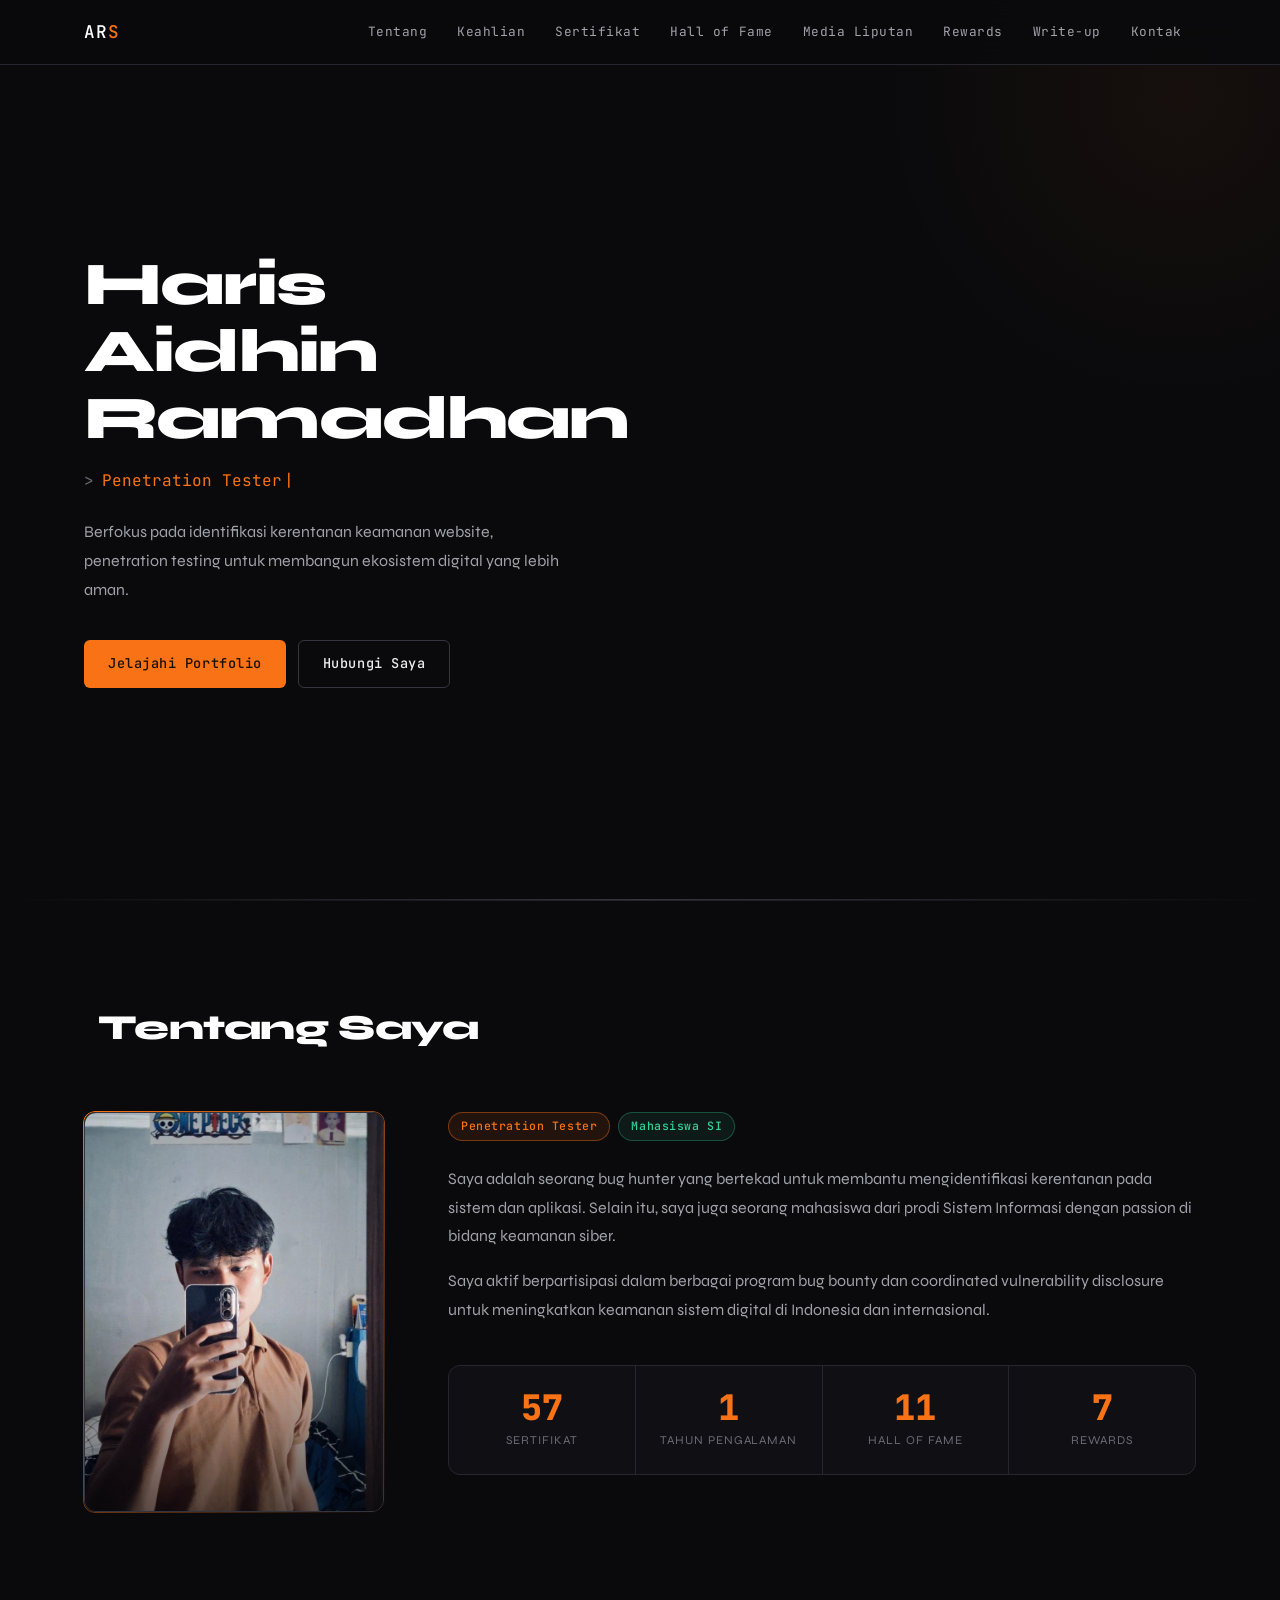
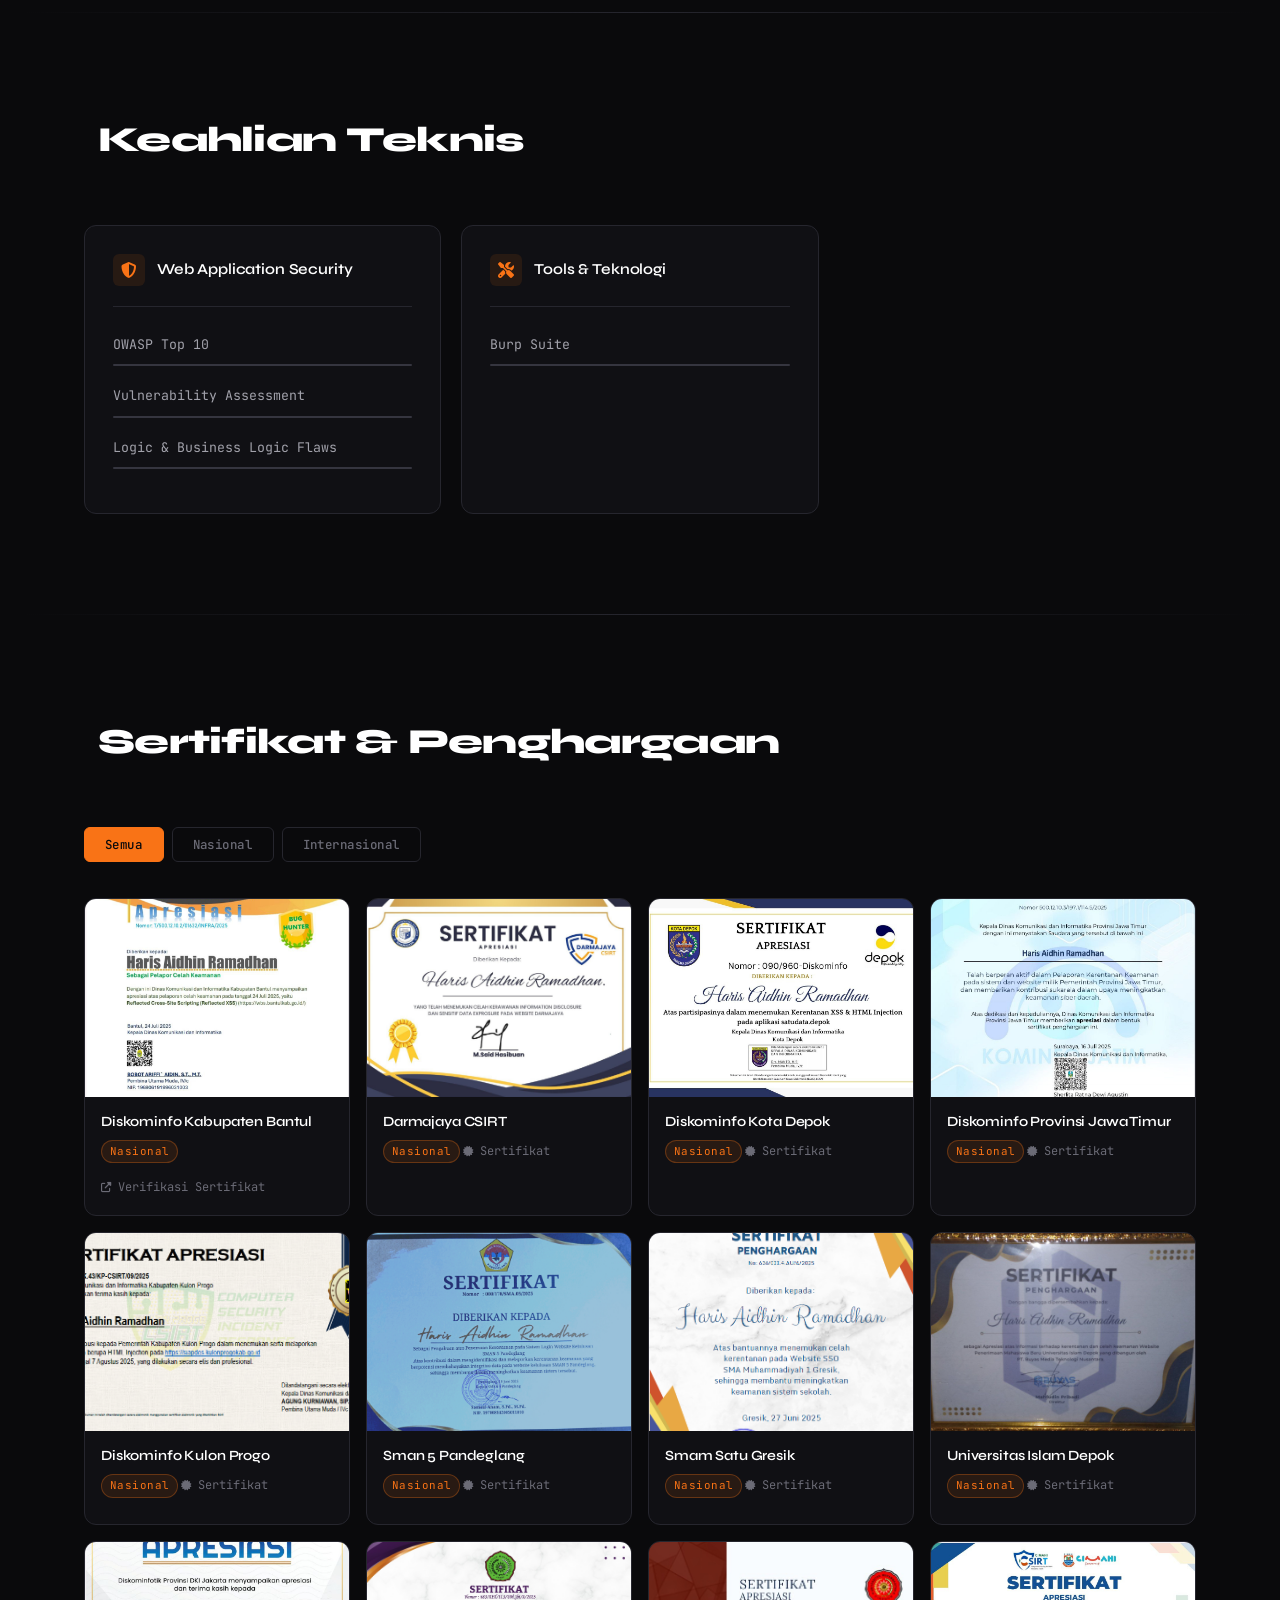
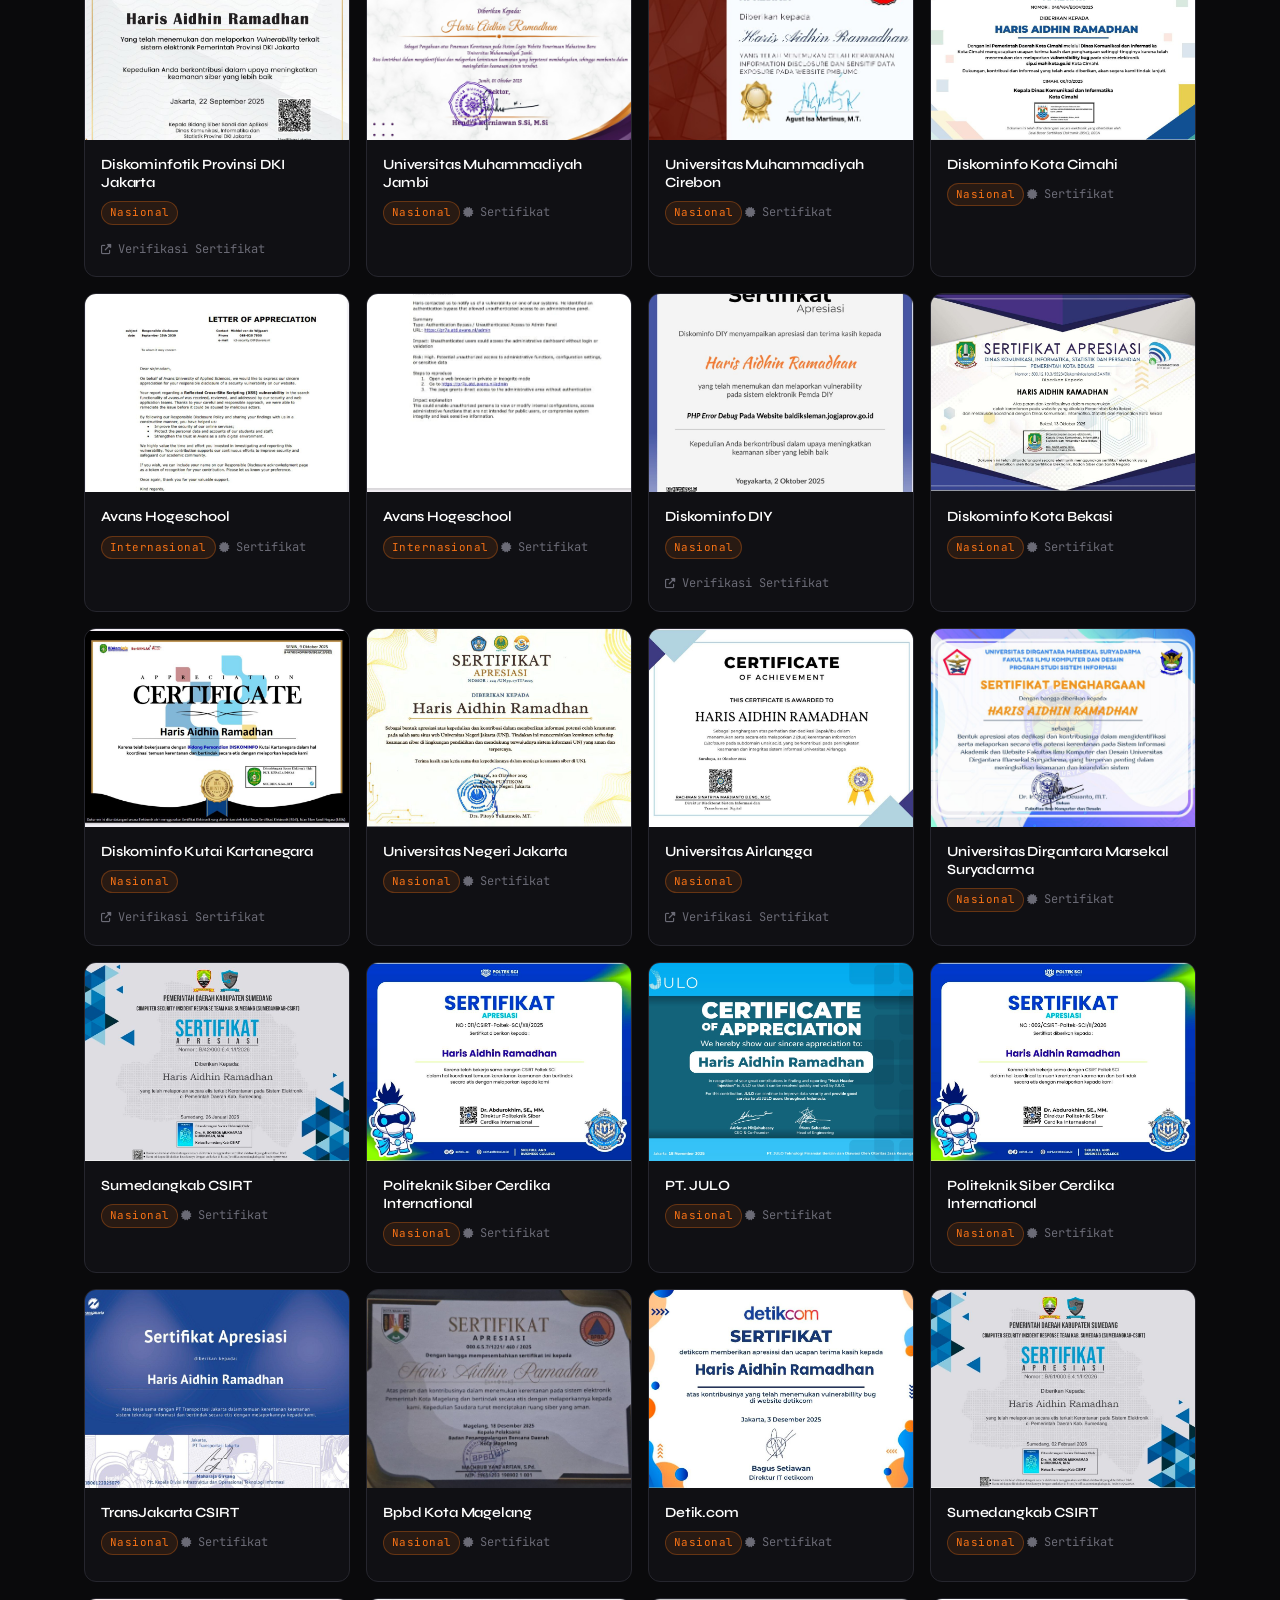
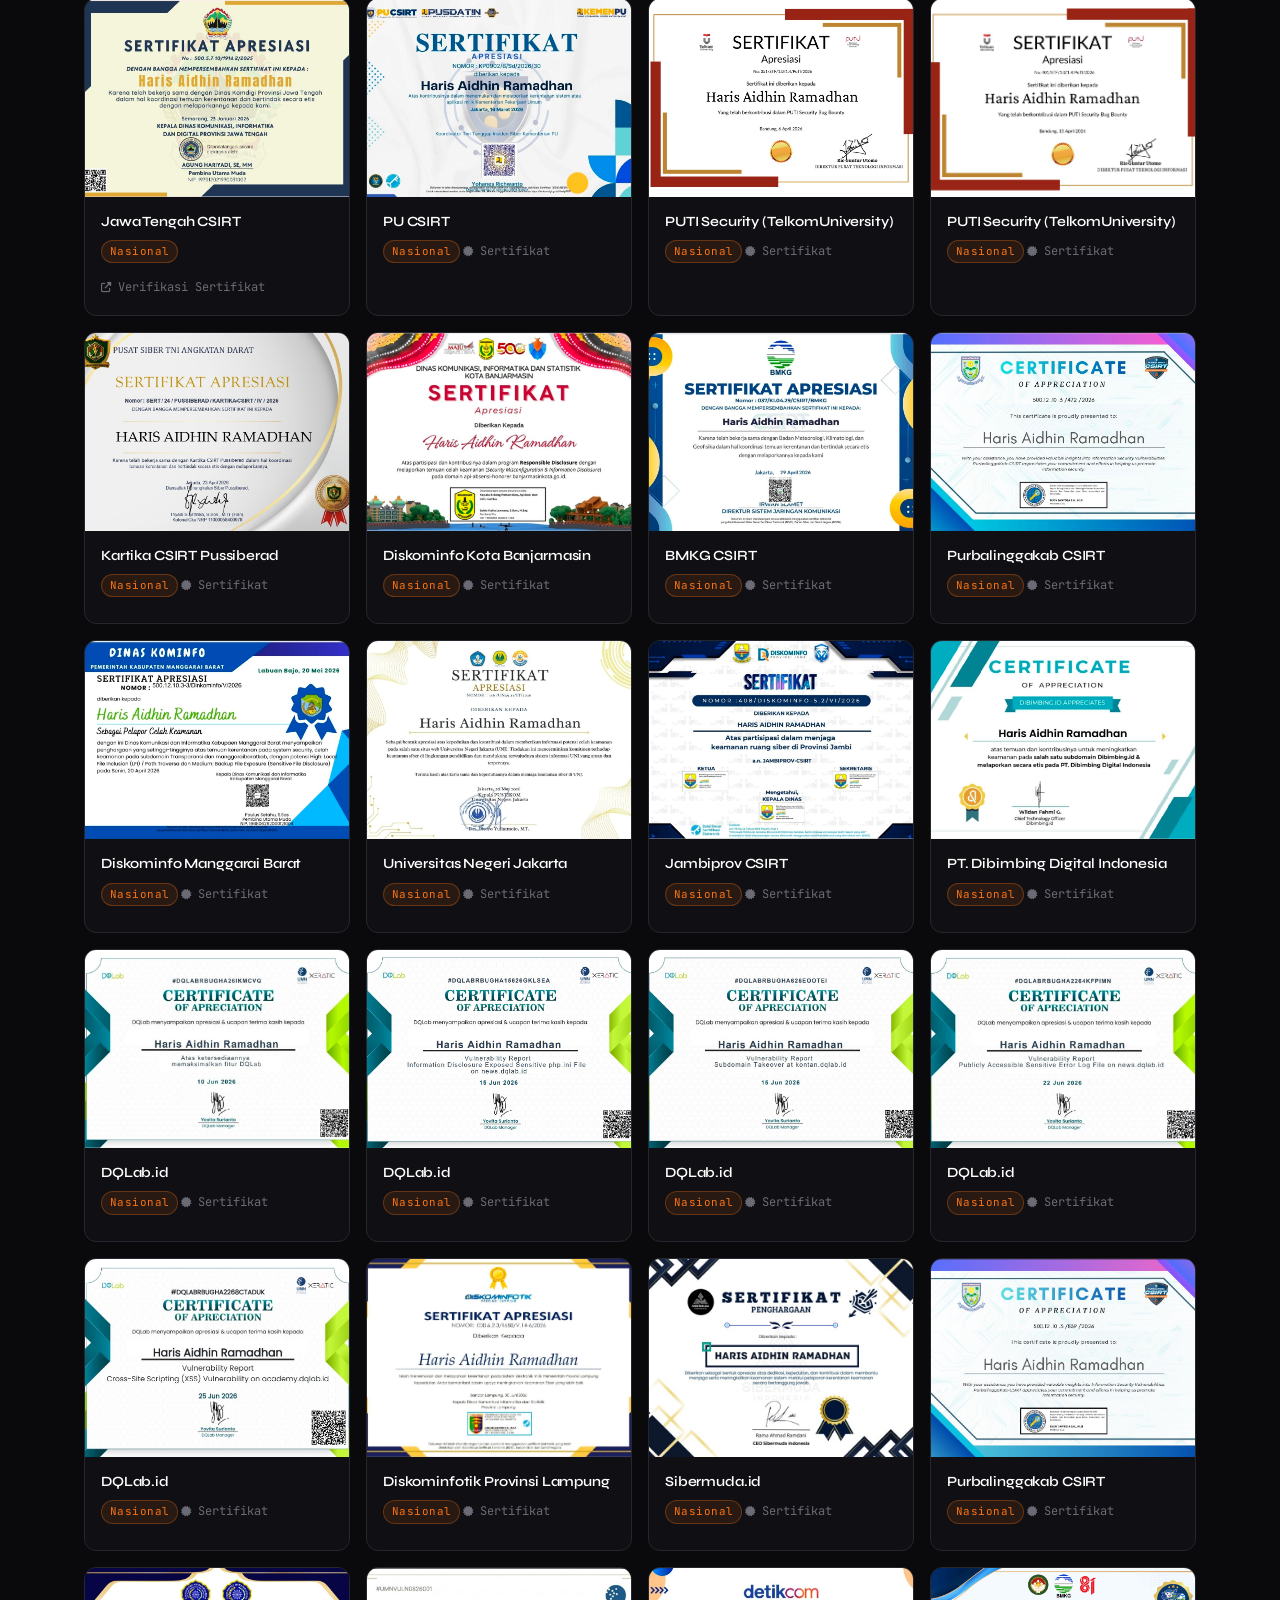
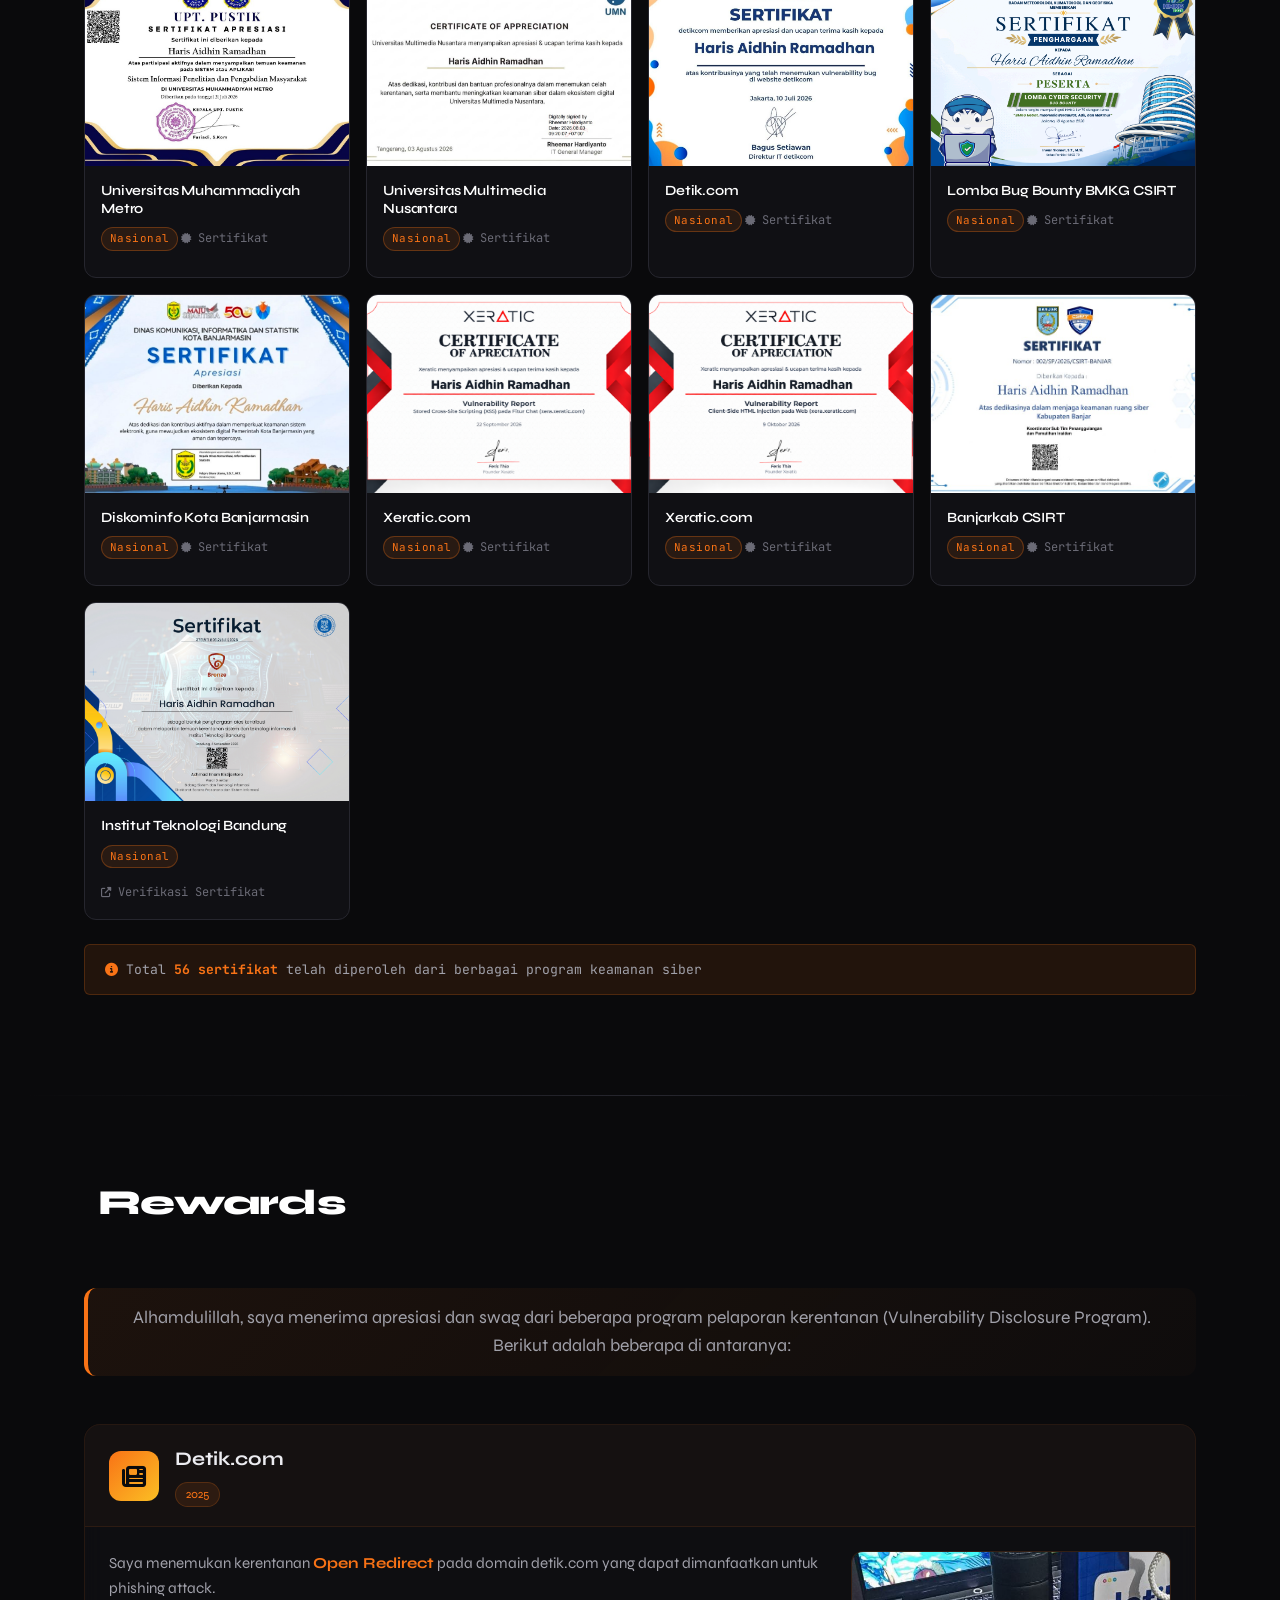
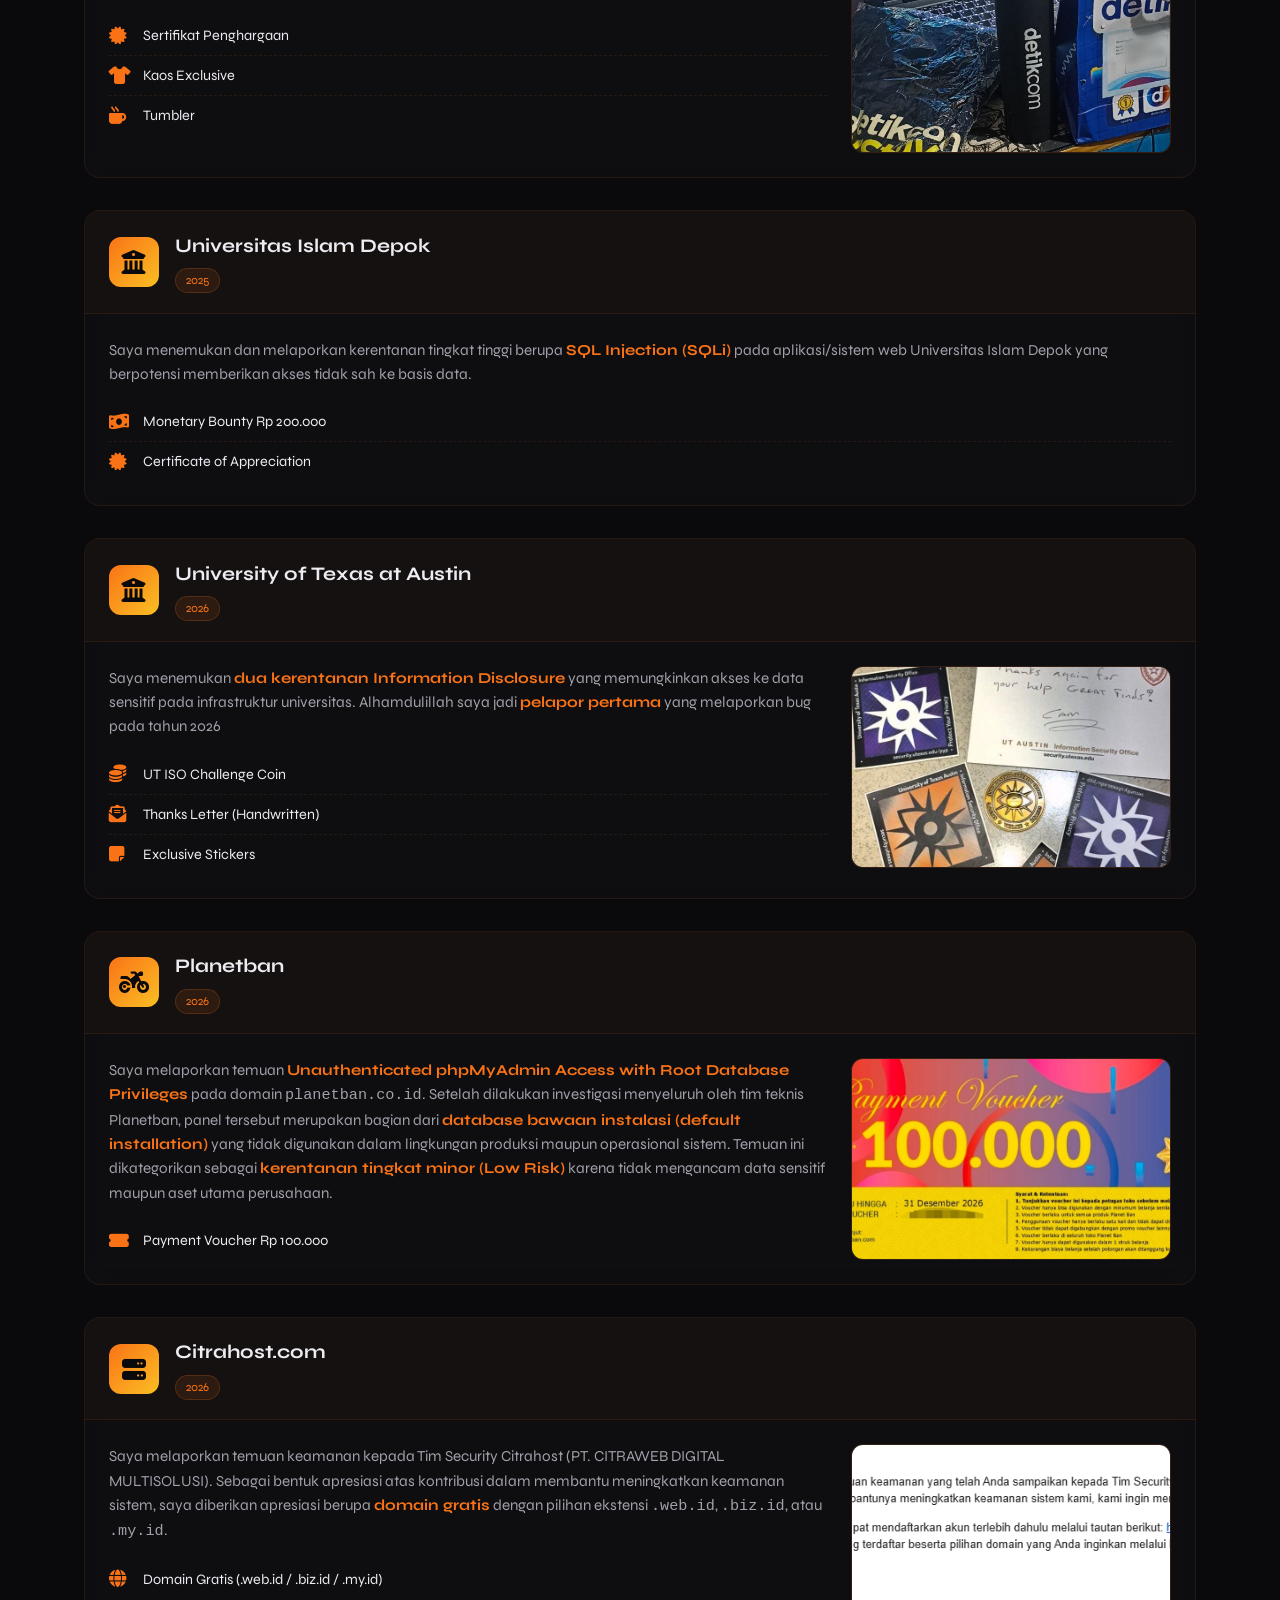
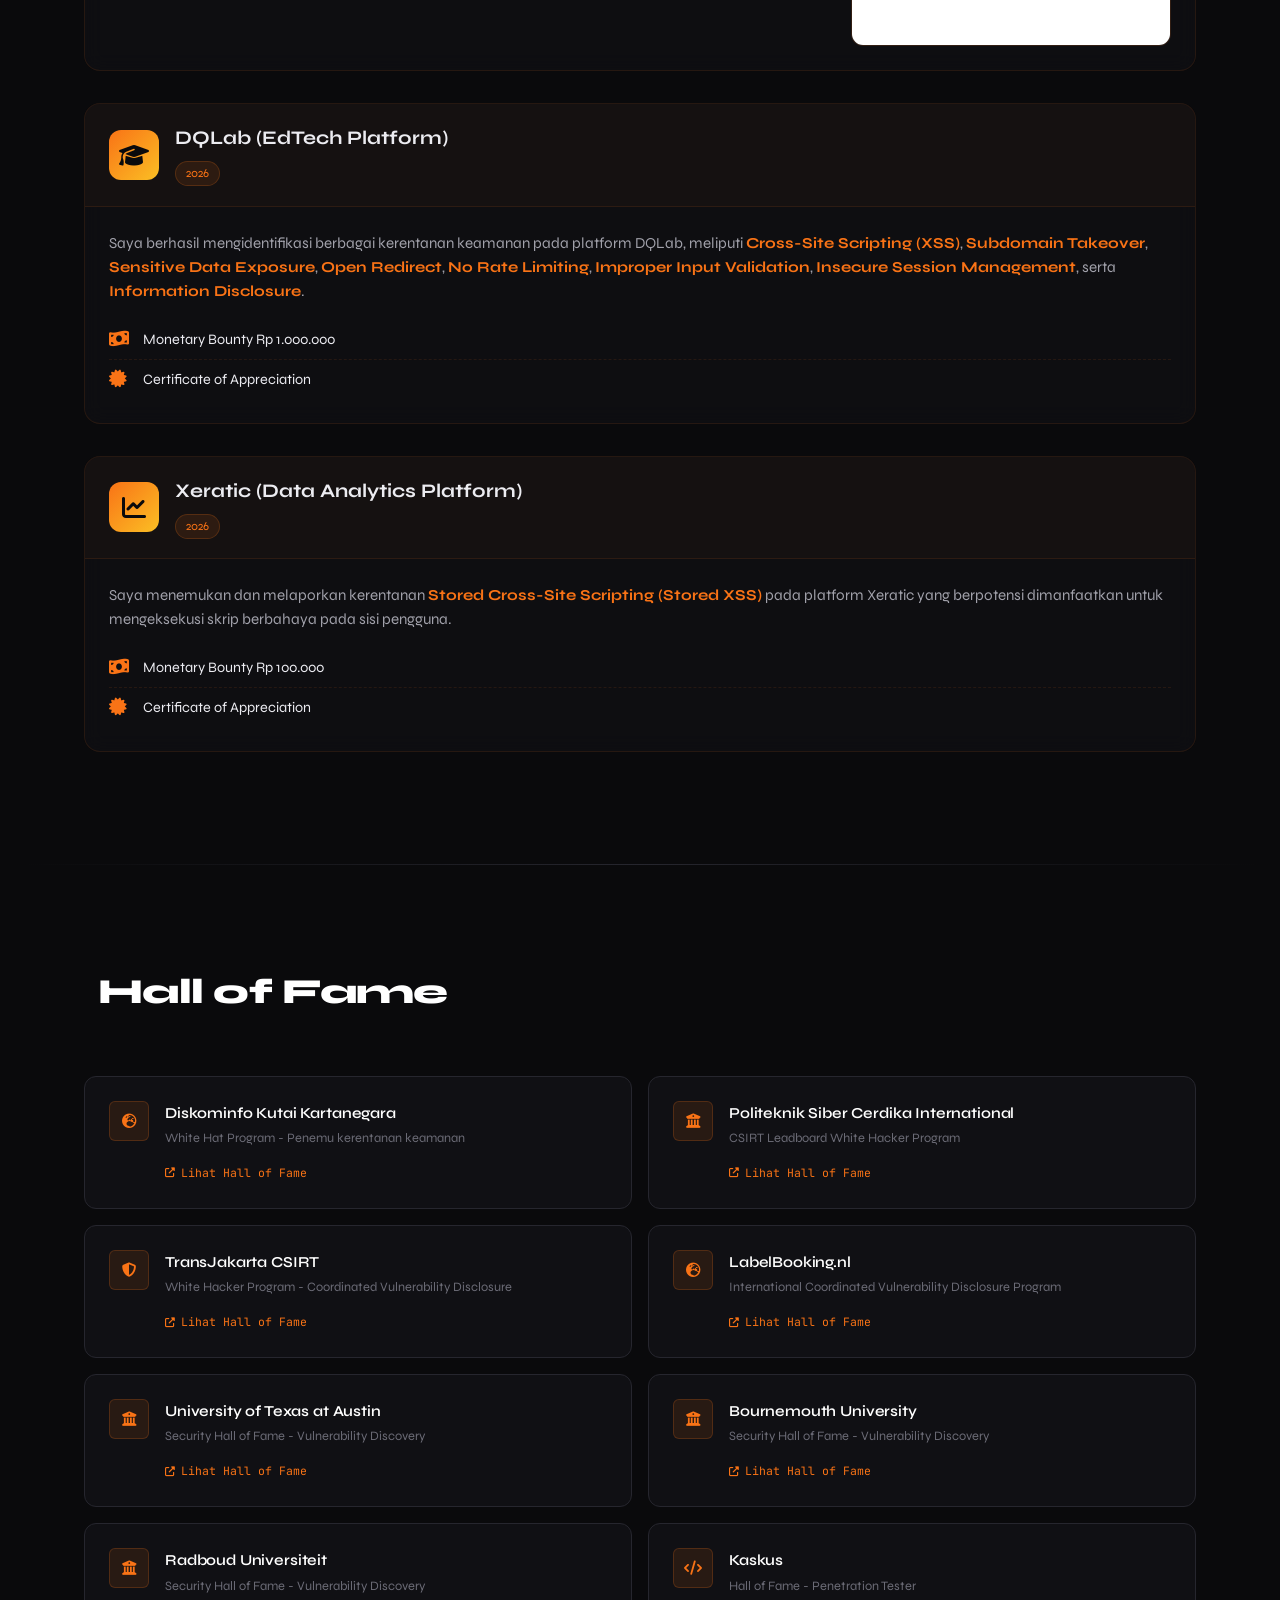
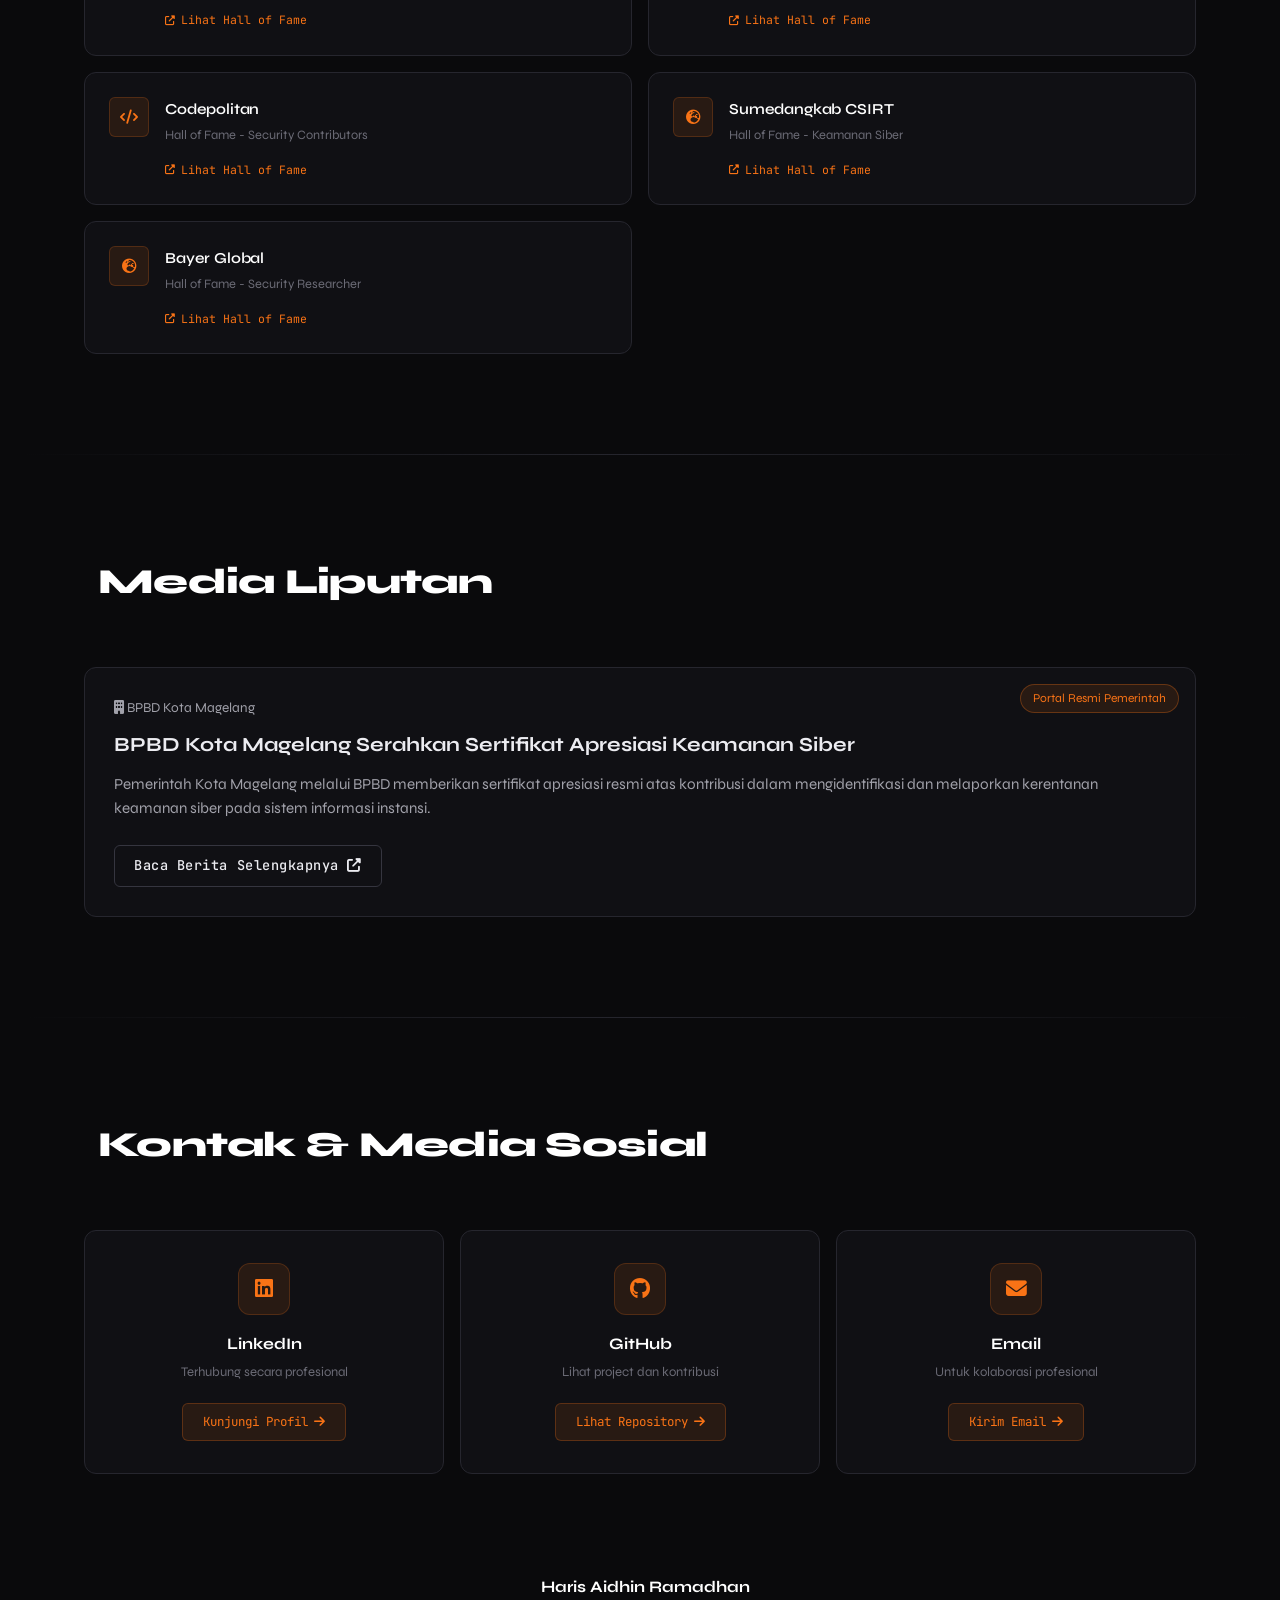
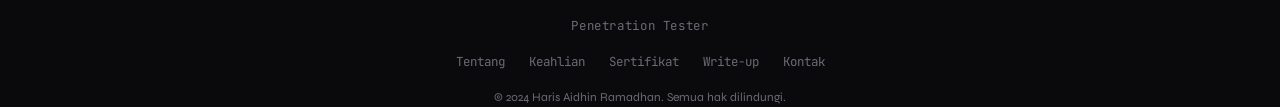
==== index.html @ d149c29c "Initial commit - update" ====
<!DOCTYPE html>
<html lang="id">

<head>
    <meta charset="UTF-8">
    <meta name="viewport" content="width=device-width, initial-scale=1.0">
    <title>Haris Aidhin Ramadhan - Security Researcher</title>
    <link rel="stylesheet" href="https://cdnjs.cloudflare.com/ajax/libs/font-awesome/6.4.0/css/all.min.css">
    <link rel="stylesheet" href="css/style.css">
    <!-- Google Fonts -->
    <link rel="preconnect" href="https://fonts.googleapis.com">
    <link rel="preconnect" href="https://fonts.gstatic.com" crossorigin>
    <link
        href="https://fonts.googleapis.com/css2?family=Syne:wght@400;500;600;700;800&family=JetBrains+Mono:wght@300;400;500&display=swap"
        rel="stylesheet">
</head>

<body>
    <!-- Header & Navigation -->
    <header id="header">
        <div class="container">
            <div class="nav-container">
                <div class="logo">

                    <span>AR<span class="logo-accent">S</span></span>
                </div>
                <ul class="nav-menu">
                    <li class="nav-item"><a href="#about" class="nav-link">Tentang</a></li>
                    <li class="nav-item"><a href="#skills" class="nav-link">Keahlian</a></li>
                    <li class="nav-item"><a href="#certificates" class="nav-link">Sertifikat</a></li>
                    <li class="nav-item"><a href="#hall-of-fame" class="nav-link">Hall of Fame</a></li>
                    <li class="nav-item"><a href="#press" class="nav-link">Media Liputan</a></li>
                    <li class="nav-item"><a href="#bounty" class="nav-link">Rewards</a></li>
                    <li class="nav-item"><a href="writeup.html" class="nav-link">Write-up</a></li>
                    <li class="nav-item"><a href="#contact" class="nav-link">Kontak</a></li>
                </ul>
                <div class="hamburger">
                    <span></span>
                    <span></span>
                    <span></span>
                </div>
            </div>
        </div>
    </header>

    <!-- Hero Section -->
    <section class="hero">
        <div class="container">
            <div class="hero-content">
                <div class="hero-text">
                    <h1 class="fade-in">Haris Aidhin Ramadhan</h1>
                    <div class="typewriter fade-in delay-1">
                        <span class="typewriter-text"> Penetration Tester</span>
                    </div>
                    <p class="fade-in delay-2">Berfokus pada identifikasi kerentanan keamanan website, penetration
                        testing untuk membangun ekosistem digital yang lebih aman.</p>
                    <div class="hero-buttons fade-in delay-3">
                        <a href="#about" class="btn btn-primary">Jelajahi Portfolio</a>
                        <a href="#contact" class="btn btn-secondary">Hubungi Saya</a>
                    </div>
                </div>

            </div>
        </div>
        </div>
        </div>
    </section>

    <!-- About Section -->
    <section id="about" class="section">
        <div class="container">
            <h2 class="section-title"><span class="section-title-number"></span> Tentang Saya</h2>
            <div class="about-content">
                <div class="profile-img fade-in">
                    <div class="img-container">
                        <img src="Profile/ME.jpg" alt="Haris Aidhin Ramadhan">
                        <div class="img-overlay"></div>
                    </div>
                </div>
                <div class="about-text fade-in delay-1">
                    <div class="badges">
                        <span class="badge badge-primary">Penetration Tester</span>
                        <span class="badge badge-accent">Mahasiswa SI</span>
                    </div>
                    <p>Saya adalah seorang bug hunter yang bertekad untuk membantu mengidentifikasi kerentanan
                        pada sistem dan aplikasi. Selain itu, saya juga seorang mahasiswa dari prodi Sistem Informasi
                        dengan passion di bidang keamanan siber.</p>
                    <p>Saya aktif berpartisipasi dalam berbagai program bug bounty dan coordinated vulnerability
                        disclosure untuk meningkatkan keamanan sistem digital di Indonesia dan internasional.</p>
                    <div class="stats">
                        <div class="stat">
                            <span class="stat-number" data-count="57">0</span>
                            <span class="stat-label">Sertifikat</span>
                        </div>
                        <div class="stat">
                            <span class="stat-number" data-count="1">0</span>
                            <span class="stat-label">Tahun Pengalaman</span>
                        </div>
                        <div class="stat">
                            <span class="stat-number" data-count="11">0</span>
                            <span class="stat-label">Hall of Fame</span>
                        </div>
                        <div class="stat">
                            <span class="stat-number" data-count="7">0</span>
                            <span class="stat-label">Rewards</span>
                        </div>
                    </div>
                </div>
            </div>
        </div>
    </section>

    <!-- Skills Section -->
    <section id="skills" class="section">
        <div class="container">
            <h2 class="section-title"><span class="section-title-number"></span> Keahlian Teknis</h2>
            <div class="skills-grid">
                <div class="skill-category fade-in">
                    <div class="category-header">
                        <i class="fas fa-shield-alt category-icon"></i>
                        <h3>Web Application Security</h3>
                    </div>
                    <div class="skills-list">
                        <div class="skill-item">
                            <div class="skill-header">
                                <div class="skill-name">
                                    <span>OWASP Top 10</span>
                                </div>
                                <div class="skill-percentage"></div>
                            </div>
                            <div class="skill-bar">
                                <div class="skill-progress" data-width=""></div>
                            </div>
                        </div>
                        <div class="skill-item">
                            <div class="skill-header">
                                <div class="skill-name">
                                    <span>Vulnerability Assessment</span>
                                </div>
                                <div class="skill-percentage"></div>
                            </div>
                            <div class="skill-bar">
                                <div class="skill-progress" data-width=""></div>
                            </div>
                        </div>
                        <div class="skill-item">
                            <div class="skill-header">
                                <div class="skill-name">
                                    <span>Logic & Business Logic Flaws</span>
                                </div>
                                <div class="skill-percentage"></div>
                            </div>
                            <div class="skill-bar">
                                <div class="skill-progress" data-width=""></div>
                            </div>
                        </div>
                    </div>
                </div>

                <div class="skill-category fade-in delay-1">
                    <div class="category-header">
                        <i class="fas fa-tools category-icon"></i>
                        <h3>Tools & Teknologi</h3>
                    </div>
                    <div class="skills-list">
                        <div class="skill-item">
                            <div class="skill-header">
                                <div class="skill-name">
                                    <span>Burp Suite</span>
                                </div>
                                <div class="skill-percentage"></div>
                            </div>
                            <div class="skill-bar">
                                <div class="skill-progress" data-width=""></div>
                            </div>
                        </div>

                    </div>
                </div>
            </div>
        </div>
        </div>
    </section>

    <!-- Certificates Section -->
    <section id="certificates" class="section">
        <div class="container">
            <h2 class="section-title"><span class="section-title-number"></span> Sertifikat & Penghargaan</h2>
            <div class="certificates-container">
                <div class="certificate-filters">
                    <button class="filter-btn active" data-filter="all">Semua</button>
                    <button class="filter-btn" data-filter="national">Nasional</button>
                    <button class="filter-btn" data-filter="international">Internasional</button>
                </div>
                <div class="certificates-grid">
                    <!-- Certificate items will be populated by JavaScript -->
                </div>
                <div class="certificates-note">
                    <p><i class="fas fa-info-circle"></i> Total <strong>56 sertifikat</strong> telah diperoleh dari
                        berbagai program keamanan siber</p>
                </div>
            </div>
        </div>
    </section>


<!-- Bounty Section -->
<section id="bounty" class="section">
    <div class="container">
        <h2 class="section-title">
            <span class="section-title-number"></span> Rewards
        </h2>

        <div class="bounty-intro fade-in">
            <p>Alhamdulillah, saya menerima apresiasi dan swag dari beberapa program pelaporan kerentanan (Vulnerability Disclosure Program). Berikut adalah beberapa di antaranya:</p>
        </div>

        <!-- ==================== TAHUN 2025 ==================== -->

        <!-- Bounty Item 1 - Detik.com (2025) -->
        <div class="bounty-item fade-in">
            <div class="bounty-header">
                <div class="bounty-company">
                    <div class="company-icon">
                        <i class="fas fa-newspaper"></i>
                    </div>
                    <div class="company-details">
                        <h3>Detik.com</h3>
                        <span class="bounty-year">2025</span>
                    </div>
                </div>
            </div>

            <div class="bounty-body">
                <div class="bounty-description">
                    <p>Saya menemukan kerentanan <strong>Open Redirect</strong> pada domain detik.com yang dapat
                        dimanfaatkan untuk phishing attack.</p>

                    <div class="reward-checklist">
                        <div class="checklist-item">
                            <i class="fas fa-certificate checked"></i>
                            <span>Sertifikat Penghargaan</span>
                        </div>
                        <div class="checklist-item">
                            <i class="fas fa-tshirt checked"></i>
                            <span>Kaos Exclusive</span>
                        </div>
                        <div class="checklist-item">
                            <i class="fas fa-mug-hot checked"></i>
                            <span>Tumbler</span>
                        </div>
                    </div>
                </div>

                <div class="bounty-image-container">
                    <img src="Imagewriteup/Ss_bountydetikcom.jpg" alt="Bukti Bounty Detik.com" class="bounty-image"
                        onclick="openBountyModal(this.src, 'Detik.com - Open Redirect Vulnerability')">
                    <div class="image-hint"
                        onclick="openBountyModal(this.parentElement.querySelector('img').src, 'Detik.com - Open Redirect Vulnerability')">
                        <i class="fas fa-search-plus"></i>
                        <span>Klik untuk perbesar</span>
                    </div>
                </div>
            </div>
        </div>

        <!-- Bounty Item 2 - Universitas Islam Depok (2025) -->
        <div class="bounty-item fade-in">
            <div class="bounty-header">
                <div class="bounty-company">
                    <div class="company-icon">
                        <i class="fas fa-university"></i>
                    </div>
                    <div class="company-details">
                        <h3>Universitas Islam Depok</h3>
                        <span class="bounty-year">2025</span>
                    </div>
                </div>
            </div>

            <div class="bounty-body">
                <div class="bounty-description">
                    <p>Saya menemukan dan melaporkan kerentanan tingkat tinggi berupa <strong>SQL Injection (SQLi)</strong> pada aplikasi/sistem web Universitas Islam Depok yang berpotensi memberikan akses tidak sah ke basis data.</p>

                    <div class="reward-checklist">
                        <div class="checklist-item">
                            <i class="fas fa-money-bill-wave checked"></i>
                            <span>Monetary Bounty Rp 200.000</span>
                        </div>
                        <div class="checklist-item">
                            <i class="fas fa-certificate checked"></i>
                            <span>Certificate of Appreciation</span>
                        </div>
                    </div>
                </div>
            </div>
        </div>

        <!-- ==================== TAHUN 2026 ==================== -->

        <!-- Bounty Item 3 - University of Texas at Austin (2026) -->
        <div class="bounty-item fade-in">
            <div class="bounty-header">
                <div class="bounty-company">
                    <div class="company-icon">
                        <i class="fas fa-university"></i>
                    </div>
                    <div class="company-details">
                        <h3>University of Texas at Austin</h3>
                        <span class="bounty-year">2026</span>
                    </div>
                </div>
            </div>

            <div class="bounty-body">
                <div class="bounty-description">
                    <p>Saya menemukan <strong>dua kerentanan Information Disclosure</strong> yang memungkinkan akses
                        ke data sensitif pada infrastruktur universitas. Alhamdulillah saya jadi <strong>pelapor pertama</strong>
                        yang melaporkan bug pada tahun 2026 </p>

                    <div class="reward-checklist">
                        <div class="checklist-item">
                            <i class="fas fa-coins checked"></i>
                            <span>UT ISO Challenge Coin</span>
                        </div>
                        <div class="checklist-item">
                            <i class="fas fa-envelope-open-text checked"></i>
                            <span>Thanks Letter (Handwritten)</span>
                        </div>
                        <div class="checklist-item">
                            <i class="fas fa-sticky-note checked"></i>
                            <span>Exclusive Stickers</span>
                        </div>
                    </div>
                </div>

                <div class="bounty-image-container">
                    <img src="Imagewriteup/Ss_bountyutexasedu.jpg" alt="Bukti Bounty UT Austin" class="bounty-image"
                        onclick="openBountyModal(this.src, 'UT Austin - Information Disclosure Vulnerability')">
                    <div class="image-hint"
                        onclick="openBountyModal(this.parentElement.querySelector('img').src, 'UT Austin - Information Disclosure Vulnerability')">
                        <i class="fas fa-search-plus"></i>
                        <span>Klik untuk perbesar</span>
                    </div>
                </div>
            </div>
        </div>

        <!-- Bounty Item 4 - Planetban (2026) -->
        <div class="bounty-item fade-in">
            <div class="bounty-header">
                <div class="bounty-company">
                    <div class="company-icon">
                        <i class="fas fa-motorcycle"></i>
                    </div>
                    <div class="company-details">
                        <h3>Planetban</h3>
                        <span class="bounty-year">2026</span>
                    </div>
                </div>
            </div>

            <div class="bounty-body">
                <div class="bounty-description">
                    <p>Saya melaporkan temuan <strong>Unauthenticated phpMyAdmin Access with Root Database Privileges</strong>
                        pada domain <code>planetban.co.id</code>. Setelah dilakukan investigasi menyeluruh oleh tim teknis
                        Planetban, panel tersebut merupakan bagian dari <strong>database bawaan instalasi (default installation)</strong>
                        yang tidak digunakan dalam lingkungan produksi maupun operasional sistem. Temuan ini dikategorikan sebagai
                        <strong>kerentanan tingkat minor (Low Risk)</strong> karena tidak mengancam data sensitif maupun aset utama perusahaan.</p>

                    <div class="reward-checklist">
                        <div class="checklist-item">
                            <i class="fas fa-ticket-alt checked"></i>
                            <span>Payment Voucher Rp 100.000</span>
                        </div>
                    </div>
                </div>

                <div class="bounty-image-container">
                    <img src="Imagewriteup/Ss_bountyplanetban.jpg" alt="Bukti Bounty Planetban" class="bounty-image"
                        onclick="openBountyModal(this.src, 'Planetban - Unauthenticated phpMyAdmin Access (Low Risk)')">
                    <div class="image-hint"
                        onclick="openBountyModal(this.parentElement.querySelector('img').src, 'Planetban - Unauthenticated phpMyAdmin Access (Low Risk)')">
                        <i class="fas fa-search-plus"></i>
                        <span>Klik untuk perbesar</span>
                    </div>
                </div>
            </div>
        </div>

        <!-- Bounty Item 5 - Citrahost (2026) -->
        <div class="bounty-item fade-in">
            <div class="bounty-header">
                <div class="bounty-company">
                    <div class="company-icon">
                        <i class="fas fa-server"></i>
                    </div>
                    <div class="company-details">
                        <h3>Citrahost.com</h3>
                        <span class="bounty-year">2026</span>
                    </div>
                </div>
            </div>

            <div class="bounty-body">
                <div class="bounty-description">
                    <p>Saya melaporkan temuan keamanan kepada Tim Security Citrahost (PT. CITRAWEB DIGITAL MULTISOLUSI).
                        Sebagai bentuk apresiasi atas kontribusi dalam membantu meningkatkan keamanan sistem, saya diberikan
                        apresiasi berupa <strong>domain gratis</strong> dengan pilihan ekstensi <code>.web.id</code>,
                        <code>.biz.id</code>, atau <code>.my.id</code>.</p>

                    <div class="reward-checklist">
                        <div class="checklist-item">
                            <i class="fas fa-globe checked"></i>
                            <span>Domain Gratis (.web.id / .biz.id / .my.id)</span>
                        </div>
                    </div>
                </div>

                <div class="bounty-image-container">
                    <img src="Imagewriteup/Ss_bountyCitrahost.png" alt="Bukti Bounty Citrahost" class="bounty-image"
                        onclick="openBountyModal(this.src, 'Citrahost - Security Report Appreciation')">
                    <div class="image-hint"
                        onclick="openBountyModal(this.parentElement.querySelector('img').src, 'Citrahost - Security Report Appreciation')">
                        <i class="fas fa-search-plus"></i>
                        <span>Klik untuk perbesar</span>
                    </div>
                </div>
            </div>
        </div>

        <!-- Bounty Item 6 - DQLab (2026) -->
        <div class="bounty-item fade-in">
            <div class="bounty-header">
                <div class="bounty-company">
                    <div class="company-icon">
                        <i class="fas fa-graduation-cap"></i>
                    </div>
                    <div class="company-details">
                        <h3>DQLab (EdTech Platform)</h3>
                        <span class="bounty-year">2026</span>
                    </div>
                </div>
            </div>

            <div class="bounty-body">
                <div class="bounty-description">
                    <p>Saya berhasil mengidentifikasi berbagai kerentanan keamanan pada platform DQLab, meliputi <strong>Cross-Site Scripting (XSS)</strong>, <strong>Subdomain Takeover</strong>, <strong>Sensitive Data Exposure</strong>, <strong>Open Redirect</strong>, <strong>No Rate Limiting</strong>, <strong>Improper Input Validation</strong>, <strong>Insecure Session Management</strong>, serta <strong>Information Disclosure</strong>.</p>

                    <div class="reward-checklist">
                        <div class="checklist-item">
                            <i class="fas fa-money-bill-wave checked"></i>
                            <span>Monetary Bounty Rp 1.000.000</span>
                        </div>
                        <div class="checklist-item">
                            <i class="fas fa-certificate checked"></i>
                            <span>Certificate of Appreciation</span>
                        </div>
                    </div>
                </div>
            </div>
        </div>

        <!-- Bounty Item 7 - Xeratic (2026) -->
        <div class="bounty-item fade-in">
            <div class="bounty-header">
                <div class="bounty-company">
                    <div class="company-icon">
                        <i class="fas fa-chart-line"></i>
                    </div>
                    <div class="company-details">
                        <h3>Xeratic (Data Analytics Platform)</h3>
                        <span class="bounty-year">2026</span>
                    </div>
                </div>
            </div>

            <div class="bounty-body">
                <div class="bounty-description">
                    <p>Saya menemukan dan melaporkan kerentanan <strong>Stored Cross-Site Scripting (Stored XSS)</strong> pada platform Xeratic yang berpotensi dimanfaatkan untuk mengeksekusi skrip berbahaya pada sisi pengguna.</p>

                    <div class="reward-checklist">
                        <div class="checklist-item">
                            <i class="fas fa-money-bill-wave checked"></i>
                            <span>Monetary Bounty Rp 100.000</span>
                        </div>
                        <div class="checklist-item">
                            <i class="fas fa-certificate checked"></i>
                            <span>Certificate of Appreciation</span>
                        </div>
                    </div>
                </div>
            </div>
        </div>

    </div>
</section>


    <!-- Modal Lightbox -->
    <div id="bountyModal" class="bounty-modal">
        <div class="modal-overlay" onclick="closeBountyModal()"></div>
        <div class="modal-container">
            <button class="modal-close-btn" onclick="closeBountyModal()">
                <i class="fas fa-times"></i>
            </button>
            <img class="modal-image" id="modalImage" src="" alt="Preview">
            <p class="modal-caption" id="modalCaption"></p>
        </div>
    </div>

    <!-- Hall of Fame Section -->
    <section id="hall-of-fame" class="section">
        <div class="container">
            <h2 class="section-title"><span class="section-title-number"></span> Hall of Fame</h2>
            <div class="hall-of-fame-container">
                <div class="hall-of-fame-list">
                    <div class="hall-of-fame-item fade-in">
                        <div class="hall-of-fame-icon">
                            <i class="fas fa-globe-europe"></i>
                        </div>
                        <div class="hall-of-fame-content">
                            <h3>Diskominfo Kutai Kartanegara</h3>
                            <p>White Hat Program - Penemu kerentanan keamanan</p>
                            <a href="https://ttis.kukarkab.go.id/whitehat-etam?page=2" target="_blank"
                                class="hall-of-fame-link">
                                <i class="fas fa-external-link-alt"></i> Lihat Hall of Fame
                            </a>
                        </div>
                    </div>

                    <div class="hall-of-fame-item fade-in delay-1">
                        <div class="hall-of-fame-icon">
                            <i class="fas fa-university"></i>
                        </div>
                        <div class="hall-of-fame-content">
                            <h3>Politeknik Siber Cerdika International</h3>
                            <p>CSIRT Leadboard White Hacker Program</p>
                            <a href="https://csirt.polteksci.ac.id/leaderboard/" target="_blank"
                                class="hall-of-fame-link">
                                <i class="fas fa-external-link-alt"></i> Lihat Hall of Fame
                            </a>
                        </div>
                    </div>

                    <div class="hall-of-fame-item fade-in delay-2">
                        <div class="hall-of-fame-icon">
                            <i class="fas fa-shield-alt"></i>
                        </div>
                        <div class="hall-of-fame-content">
                            <h3>TransJakarta CSIRT</h3>
                            <p>White Hacker Program - Coordinated Vulnerability Disclosure</p>
                            <a href="https://csirt.transjakarta.co.id/white-hacker/" target="_blank"
                                class="hall-of-fame-link">
                                <i class="fas fa-external-link-alt"></i> Lihat Hall of Fame
                            </a>
                        </div>
                    </div>

                    <div class="hall-of-fame-item fade-in">
                        <div class="hall-of-fame-icon">
                            <i class="fas fa-globe-europe"></i>
                        </div>
                        <div class="hall-of-fame-content">
                            <h3>LabelBooking.nl</h3>
                            <p>International Coordinated Vulnerability Disclosure Program</p>
                            <a href="https://www.labelbooking.nl/coordinated-vulnerability-disclosure" target="_blank"
                                class="hall-of-fame-link">
                                <i class="fas fa-external-link-alt"></i> Lihat Hall of Fame
                            </a>
                        </div>
                    </div>

                    <div class="hall-of-fame-item fade-in delay-1">
                        <div class="hall-of-fame-icon">
                            <i class="fas fa-university"></i>
                        </div>
                        <div class="hall-of-fame-content">
                            <h3>University of Texas at Austin</h3>
                            <p>Security Hall of Fame - Vulnerability Discovery</p>
                            <a href="https://security.utexas.edu/hall-of-fame" target="_blank"
                                class="hall-of-fame-link">
                                <i class="fas fa-external-link-alt"></i> Lihat Hall of Fame
                            </a>
                        </div>
                    </div>

                    <div class="hall-of-fame-item fade-in delay-1">
                        <div class="hall-of-fame-icon">
                            <i class="fas fa-university"></i>
                        </div>
                        <div class="hall-of-fame-content">
                            <h3>Bournemouth University</h3>
                            <p>Security Hall of Fame - Vulnerability Discovery</p>
                            <a href="https://cert.bournemouth.ac.uk/hall-of-fame/" target="_blank"
                                class="hall-of-fame-link">
                                <i class="fas fa-external-link-alt"></i> Lihat Hall of Fame
                            </a>
                        </div>
                    </div>

                    <div class="hall-of-fame-item fade-in delay-1">
                        <div class="hall-of-fame-icon">
                            <i class="fas fa-university"></i>
                        </div>
                        <div class="hall-of-fame-content">
                            <h3>Radboud Universiteit</h3>
                            <p>Security Hall of Fame - Vulnerability Discovery</p>
                            <a href="https://www.ru.nl/en/about-us/policies-and-regulations/privacy-and-security/report-vulnerability"
                                target="_blank" class="hall-of-fame-link">
                                <i class="fas fa-external-link-alt"></i> Lihat Hall of Fame
                            </a>
                        </div>
                    </div>

                    <div class="hall-of-fame-item fade-in delay-2">
                        <div class="hall-of-fame-icon">
                            <i class="fas fa-code"></i>
                        </div>
                        <div class="hall-of-fame-content">
                            <h3>Kaskus</h3>
                            <p>Hall of Fame - Penetration Tester</p>
                            <a href="https://bantuan.kaskus.co.id/hc/id/articles/360026355992-Hall-of-Fame"
                                target="_blank" class="hall-of-fame-link">
                                <i class="fas fa-external-link-alt"></i> Lihat Hall of Fame
                            </a>
                        </div>
                    </div>

                    <div class="hall-of-fame-item fade-in delay-2">
                        <div class="hall-of-fame-icon">
                            <i class="fas fa-code"></i>
                        </div>
                        <div class="hall-of-fame-content">
                            <h3>Codepolitan</h3>
                            <p>Hall of Fame - Security Contributors</p>
                            <a href="https://www.codepolitan.com/p/hall-of-fame"
                                target="_blank" class="hall-of-fame-link">
                                <i class="fas fa-external-link-alt"></i> Lihat Hall of Fame
                            </a>
                        </div>
                    </div>

                    <div class="hall-of-fame-item fade-in delay-2">
                        <div class="hall-of-fame-icon">
                            <i class="fas fa-globe-europe"></i>
                        </div>
                        <div class="hall-of-fame-content">
                            <h3>Sumedangkab CSIRT</h3>
                            <p>Hall of Fame - Keamanan Siber</p>
                            <a href="https://csirt.sumedangkab.go.id/hall-of-fame"
                                target="_blank" class="hall-of-fame-link">
                                <i class="fas fa-external-link-alt"></i> Lihat Hall of Fame
                            </a>
                        </div>
                    </div>
                    <div class="hall-of-fame-item fade-in delay-2">
                        <div class="hall-of-fame-icon">
                            <i class="fas fa-globe-europe"></i>
                        </div>
                        <div class="hall-of-fame-content">
                            <h3>Bayer Global</h3>
                            <p>Hall of Fame - Security Researcher</p>
                            <a href="https://www.bayer.com/en/cybersecurity-hall-of-fame" target="_blank"
                                class="hall-of-fame-link">
                                <i class="fas fa-external-link-alt"></i> Lihat Hall of Fame
                            </a>
                        </div>
                    </div>
                </div>
            </div>
        </div>
    </section>

    <!-- Press & Media Section -->
<section id="press" class="section">
    <div class="container">
        <h2 class="section-title"><span class="section-title-number"></span> Media Liputan</h2>
        
        <div class="press-grid">
            <!-- Press Item 1: BPBD Kota Magelang -->
            <div class="press-card fade-in">
                <div class="press-badge">Portal Resmi Pemerintah</div>
                <div class="press-content">
                    <div class="press-meta">
                        <span class="press-source"><i class="fas fa-building"></i> BPBD Kota Magelang</span>
                    </div>
                    <h3 class="press-title">BPBD Kota Magelang Serahkan Sertifikat Apresiasi Keamanan Siber</h3>
                    <p class="press-description">
                        Pemerintah Kota Magelang melalui BPBD memberikan sertifikat apresiasi resmi atas kontribusi dalam mengidentifikasi dan melaporkan kerentanan keamanan siber pada sistem informasi instansi.
                    </p>
                    <a href="https://bpbd.magelangkota.go.id/berita/bpbd-kota-magelang-serahkan-sertifikat-apresiasi-keamanan-siber/" target="_blank" class="btn btn-secondary press-btn">
                        Baca Berita Selengkapnya <i class="fas fa-external-link-alt"></i>
                    </a>
                </div>
            </div>
        </div>
    </div>
</section>

    <!-- Contact Section -->
    <section id="contact" class="section">
        <div class="container">
            <h2 class="section-title"><span class="section-title-number"></span> Kontak & Media Sosial</h2>
            <div class="contact-content">
                <div class="contact-card fade-in">
                    <div class="contact-icon">
                        <i class="fab fa-linkedin"></i>
                    </div>
                    <h3>LinkedIn</h3>
                    <p>Terhubung secara profesional</p>
                    <a href="https://www.linkedin.com/in/haris-aidhin-ramadhan-757374313/" target="_blank"
                        class="contact-link">
                        Kunjungi Profil <i class="fas fa-arrow-right"></i>
                    </a>
                </div>
                <div class="contact-card fade-in delay-1">
                    <div class="contact-icon">
                        <i class="fab fa-github"></i>
                    </div>
                    <h3>GitHub</h3>
                    <p>Lihat project dan kontribusi</p>
                    <a href="https://github.com/harisaidhin" target="_blank" class="contact-link">
                        Lihat Repository <i class="fas fa-arrow-right"></i>
                    </a>
                </div>
                <div class="contact-card fade-in delay-2">
                    <div class="contact-icon">
                        <i class="fas fa-envelope"></i>
                    </div>
                    <h3>Email</h3>
                    <p>Untuk kolaborasi profesional</p>
                    <a href="mailto:haris.aidhin@gmail.com" class="contact-link">
                        Kirim Email <i class="fas fa-arrow-right"></i>
                    </a>
                </div>
            </div>
        </div>
    </section>

    <!-- Footer -->
    <footer id="contact">
        <div class="container">
            <div class="footer-content">
                <div class="footer-logo">
                    <i class="fas fa-mustang-alt"></i>
                    <span>Haris Aidhin Ramadhan</span>
                </div>
                <p class="footer-tagline">Penetration Tester</p>
                <div class="footer-links">
                    <a href="#about">Tentang</a>
                    <a href="#skills">Keahlian</a>
                    <a href="#certificates">Sertifikat</a>
                    <a href="writeup.html">Write-up</a>
                    <a href="#contact">Kontak</a>
                </div>
                <p class="footer-copyright">© 2024 Haris Aidhin Ramadhan. Semua hak dilindungi.</p>
            </div>
        </div>
    </footer>

    <script data-cfasync="false" src="/cdn-cgi/scripts/5c5dd728/cloudflare-static/email-decode.min.js"></script>
    <script src="js/script.js"></script>
---- css/style.css ----
@import url('https://fonts.googleapis.com/css2?family=Syne:wght@400;500;600;700;800&family=JetBrains+Mono:wght@300;400;500&display=swap');


*, *::before, *::after {
    margin: 0;
    padding: 0;
    box-sizing: border-box;
}

:root {
    --bg:        #0a0a0c;
    --bg-2:      #101014;
    --bg-3:      #16161c;
    --bg-4:      #1e1e26;
    --border:    #26262e;
    --border-2:  #35353f;
    --accent:    #f97316;
    --accent-2:  #fbbf24;
    --accent-dim: rgba(249, 115, 22, 0.10);
    --accent-glow: rgba(249, 115, 22, 0.25);
    --text:      #ececf1;
    --text-2:    #a1a1aa;
    --text-3:    #6b6b76;
    --white:     #ffffff;
    --yellow:    #fbbf24;
    --green:     #34d399;
    --font-display: 'Syne', sans-serif;
    --font-mono:    'JetBrains Mono', monospace;
    --radius:    6px;
    --radius-lg: 12px;
    --transition: 0.25s cubic-bezier(0.4, 0, 0.2, 1);
    --shadow:    0 0 0 1px var(--border), 0 8px 32px rgba(0,0,0,0.5);
    --glow:      0 0 20px var(--accent-glow);
}

html {
    scroll-behavior: smooth;
    -webkit-font-smoothing: antialiased;
}

body {
    background: var(--bg);
    color: var(--text);
    font-family: var(--font-display);
    line-height: 1.6;
    overflow-x: hidden;
}

.container {
    width: 100%;
    max-width: 1160px;
    margin: 0 auto;
    padding: 0 24px;
}

a {
    color: inherit;
    text-decoration: none;
}

img {
    display: block;
    max-width: 100%;
}


::-webkit-scrollbar { width: 4px; }
::-webkit-scrollbar-track { background: var(--bg); }
::-webkit-scrollbar-thumb { background: var(--border-2); border-radius: 2px; }
::-webkit-scrollbar-thumb:hover { background: var(--accent); }


#header {
    position: fixed;
    top: 0;
    width: 100%;
    z-index: 1000;
    background: rgba(10, 10, 12, 0.85);
    backdrop-filter: blur(20px);
    -webkit-backdrop-filter: blur(20px);
    border-bottom: 1px solid var(--border);
    transition: border-color var(--transition);
}

#header.scrolled {
    border-bottom-color: var(--border-2);
}

.nav-container {
    display: flex;
    align-items: center;
    justify-content: space-between;
    height: 64px;
}

.logo {
    display: flex;
    align-items: center;
    gap: 10px;
    font-family: var(--font-mono);
    font-size: 1.1rem;
    font-weight: 500;
    letter-spacing: 0.05em;
    color: var(--white);
}

.logo i {
    color: var(--accent);
    font-size: 1rem;
}

.logo-accent {
    color: var(--accent);
}

.nav-menu {
    display: flex;
    list-style: none;
    gap: 2px;
}

.nav-link {
    display: inline-block;
    font-family: var(--font-mono);
    font-size: 0.8rem;
    font-weight: 400;
    color: var(--text-2);
    padding: 6px 14px;
    border-radius: var(--radius);
    transition: color var(--transition), background var(--transition);
    letter-spacing: 0.04em;
}

.nav-link:hover {
    color: var(--accent);
    background: var(--bg-4);
}


.hamburger {
    display: none;
    flex-direction: column;
    gap: 5px;
    cursor: pointer;
    padding: 8px;
    border-radius: var(--radius);
    transition: background var(--transition);
}

.hamburger:hover { background: var(--bg-4); }

.hamburger span {
    display: block;
    width: 22px;
    height: 2px;
    background: var(--text-2);
    border-radius: 1px;
    transition: var(--transition);
}

.hamburger.active span:nth-child(1) { transform: translateY(7px) rotate(45deg); background: var(--accent); }
.hamburger.active span:nth-child(2) { opacity: 0; }
.hamburger.active span:nth-child(3) { transform: translateY(-7px) rotate(-45deg); background: var(--accent); }


.hero {
    min-height: 100vh;
    display: flex;
    align-items: center;
    padding: 100px 0 60px;
    position: relative;
    overflow: hidden;
}

.hero::before {
    content: '';
    position: absolute;
    top: -200px;
    right: -200px;
    width: 600px;
    height: 600px;
    background: radial-gradient(circle, rgba(249, 115, 22, 0.05) 0%, transparent 70%);
    pointer-events: none;
}

.hero::after {
    content: '';
    position: absolute;
    bottom: 0;
    left: 0;
    right: 0;
    height: 1px;
    background: linear-gradient(90deg, transparent, var(--border-2), transparent);
}

.hero-content {
    display: grid;
    grid-template-columns: 1fr 1fr;
    gap: 60px;
    align-items: center;
}

.hero-text h1 {
    font-size: clamp(2.4rem, 5vw, 3.8rem);
    font-weight: 800;
    line-height: 1.1;
    color: var(--white);
    letter-spacing: -0.03em;
    margin-bottom: 16px;
}

.typewriter {
    font-family: var(--font-mono);
    font-size: clamp(0.85rem, 1.8vw, 1rem);
    color: var(--accent);
    margin-bottom: 24px;
    display: flex;
    align-items: center;
    gap: 8px;
}

.typewriter::before {
    content: '>';
    color: var(--text-3);
}

.typewriter-text::after {
    content: '|';
    animation: blink 1s step-end infinite;
    margin-left: 2px;
}

@keyframes blink {
    0%, 100% { opacity: 1; }
    50% { opacity: 0; }
}

.hero-text p {
    font-size: 1rem;
    color: var(--text-2);
    line-height: 1.8;
    margin-bottom: 36px;
    max-width: 480px;
}

.hero-buttons {
    display: flex;
    gap: 12px;
    flex-wrap: wrap;
}

.btn {
    display: inline-flex;
    align-items: center;
    gap: 8px;
    padding: 12px 24px;
    border-radius: var(--radius);
    font-family: var(--font-mono);
    font-size: 0.85rem;
    font-weight: 500;
    letter-spacing: 0.04em;
    transition: var(--transition);
    cursor: pointer;
    border: none;
}

.btn-primary {
    background: var(--accent);
    color: #1a0f00;
}

.btn-primary:hover {
    background: var(--accent-2);
    box-shadow: var(--glow);
    transform: translateY(-1px);
}

.btn-secondary {
    background: transparent;
    color: var(--text);
    border: 1px solid var(--border-2);
}

.btn-secondary:hover {
    border-color: var(--accent);
    color: var(--accent);
    transform: translateY(-1px);
}


.code-terminal {
    background: var(--bg-2);
    border: 1px solid var(--border-2);
    border-radius: var(--radius-lg);
    overflow: hidden;
    box-shadow: var(--shadow);
}

.terminal-header {
    display: flex;
    align-items: center;
    gap: 12px;
    padding: 12px 16px;
    background: var(--bg-3);
    border-bottom: 1px solid var(--border);
}

.terminal-dots {
    display: flex;
    gap: 6px;
}

.dot {
    width: 11px;
    height: 11px;
    border-radius: 50%;
}

.dot.red    { background: #ef4444; }
.dot.yellow { background: #f59e0b; }
.dot.green  { background: #10b981; }

.terminal-title {
    font-family: var(--font-mono);
    font-size: 0.75rem;
    color: var(--text-3);
    flex: 1;
    text-align: center;
}

.terminal-body {
    padding: 24px;
    display: flex;
    flex-direction: column;
    gap: 8px;
}

.code-line {
    font-family: var(--font-mono);
    font-size: 0.85rem;
    line-height: 1.6;
}

.prompt { color: var(--accent); margin-right: 8px; }
.output { color: var(--text-2); padding-left: 16px; }

.cursor {
    color: var(--accent);
    animation: blink 1s step-end infinite;
}


.section {
    padding: 100px 0;
    position: relative;
}

.section::before {
    content: '';
    position: absolute;
    top: 0;
    left: 24px;
    right: 24px;
    height: 1px;
    background: linear-gradient(90deg, transparent, var(--border), transparent);
}

.section-title {
    font-size: clamp(1.6rem, 3vw, 2.2rem);
    font-weight: 800;
    color: var(--white);
    margin-bottom: 56px;
    display: flex;
    align-items: baseline;
    gap: 14px;
    letter-spacing: -0.02em;
}

.section-title-number {
    font-family: var(--font-mono);
    font-size: 0.85rem;
    font-weight: 400;
    color: var(--accent);
    letter-spacing: 0.04em;
}


.about-content {
    display: grid;
    grid-template-columns: 300px 1fr;
    gap: 64px;
    align-items: start;
}

.profile-img .img-container {
    position: relative;
    border-radius: var(--radius-lg);
    overflow: hidden;
    aspect-ratio: 3/4;
    border: 1px solid var(--border-2);
}

.profile-img img {
    width: 100%;
    height: 100%;
    object-fit: cover;
    transition: transform 0.6s ease, filter 0.6s ease 1.5s;
}

.profile-img:hover img { transform: scale(1.03); }

.img-overlay {
    position: absolute;
    inset: 0;
    background: linear-gradient(to bottom, transparent 50%, rgba(0,0,0,0.6));
    transition: background 0.6s ease 1.5s, mix-blend-mode 0.6s ease 1.5s;
}


.img-overlay::after {
    content: 'ARS';
    position: absolute;
    inset: 0;
    display: flex;
    align-items: center;
    justify-content: center;
    font-family: inherit;
    font-weight: 800;
    font-size: clamp(2rem, 22%, 6rem);
    letter-spacing: 0.2em;
    color: rgba(255, 255, 255, 0.18);
    text-shadow: 0 2px 20px rgba(255, 255, 255, 0.15);
    opacity: 0;
    transition: opacity 0.6s ease 1.5s;
    pointer-events: none;
}

.profile-img::after {
    content: '';
    position: absolute;
    inset: -1px;
    border-radius: var(--radius-lg);
    border: 1px solid transparent;
    background: linear-gradient(135deg, var(--accent), transparent) border-box;
    -webkit-mask: linear-gradient(#fff 0 0) padding-box, linear-gradient(#fff 0 0);
    mask: linear-gradient(#fff 0 0) padding-box, linear-gradient(#fff 0 0);
    -webkit-mask-composite: destination-out;
    mask-composite: exclude;
    pointer-events: none;
}


.profile-img:hover img {
    filter: grayscale(1) brightness(0.85);
    transform: scale(1.05);
    transition-delay: 0s;
}

.profile-img:hover .img-overlay {
    background: radial-gradient(
        circle at 42% 30%,
        rgba(255, 255, 255, 0.5) 0%,
        transparent 22%
    ),
    radial-gradient(
        circle at 58% 30%,
        rgba(249, 115, 22, 0.5) 0%,
        transparent 22%
    ),
    linear-gradient(to bottom, rgba(0,0,0,0.25) 0%, rgba(0,0,0,0.75) 100%);
    mix-blend-mode: screen;
    transition-delay: 0s;
}


.profile-img:hover .img-overlay::after {
    opacity: 1;
    transition-delay: 0s;
}
.badges {
    display: flex;
    flex-wrap: wrap;
    gap: 8px;
    margin-bottom: 24px;
}

.badge {
    font-family: var(--font-mono);
    font-size: 0.72rem;
    font-weight: 500;
    padding: 4px 12px;
    border-radius: 20px;
    letter-spacing: 0.05em;
    border: 1px solid;
}

.badge-primary  { background: var(--accent-dim); color: var(--accent); border-color: rgba(249, 115, 22, 0.4); }
.badge-secondary{ background: rgba(251, 191, 36, 0.08); color: var(--accent-2); border-color: rgba(251, 191, 36, 0.3); }
.badge-accent   { background: rgba(52, 211, 153, 0.08); color: var(--green); border-color: rgba(52, 211, 153, 0.3); }

.about-text p {
    color: var(--text-2);
    margin-bottom: 16px;
    line-height: 1.8;
}


.stats {
    display: grid;
    grid-template-columns: repeat(4, 1fr);
    gap: 1px;
    margin-top: 40px;
    background: var(--border);
    border: 1px solid var(--border);
    border-radius: var(--radius-lg);
    overflow: hidden;
}

.stat {
    position: relative;
    display: flex;
    flex-direction: column;
    align-items: center;
    padding: 24px 16px;
    background: var(--bg-2);
    text-align: center;
    transition: all 0.4s cubic-bezier(0.4, 0, 0.2, 1);
    overflow: hidden;
    cursor: pointer;
    isolation: isolate;
}


.stat::before {
    content: '';
    position: absolute;
    inset: 0;
    background: radial-gradient(
        circle at 50% 0%,
        color-mix(in srgb, var(--accent) 25%, transparent),
        transparent 70%
    );
    opacity: 0;
    transition: opacity 0.4s ease;
    z-index: -1;
}


.stat::after {
    content: '';
    position: absolute;
    top: 0;
    left: 50%;
    transform: translateX(-50%) scaleX(0);
    width: 80%;
    height: 2px;
    background: linear-gradient(
        90deg,
        transparent,
        var(--accent),
        transparent
    );
    transition: transform 0.4s cubic-bezier(0.4, 0, 0.2, 1);
    transform-origin: center;
}

.stat:hover {
    background: var(--bg-3);
    transform: translateY(-4px);
    z-index: 2;
    box-shadow: 
        0 10px 30px -10px color-mix(in srgb, var(--accent) 40%, transparent),
        0 0 0 1px color-mix(in srgb, var(--accent) 30%, transparent);
}

.stat:hover::before {
    opacity: 1;
}

.stat:hover::after {
    transform: translateX(-50%) scaleX(1);
}

.stat-number {
    font-size: 2.2rem;
    font-weight: 800;
    color: var(--accent);
    line-height: 1;
    margin-bottom: 6px;
    font-family: var(--font-mono);
    transition: all 0.4s cubic-bezier(0.34, 1.56, 0.64, 1);
    display: inline-block;
}

.stat:hover .stat-number {
    transform: scale(1.15) translateY(-2px);
    text-shadow: 
        0 0 20px color-mix(in srgb, var(--accent) 60%, transparent),
        0 0 40px color-mix(in srgb, var(--accent) 30%, transparent);
}

.stat-label {
    font-size: 0.75rem;
    color: var(--text-3);
    text-transform: uppercase;
    letter-spacing: 0.08em;
    transition: all 0.4s ease;
}

.stat:hover .stat-label {
    color: var(--text-1, var(--text-3));
    letter-spacing: 0.12em;
}


.stat .stat-number::after {
    content: '';
    position: absolute;
    top: 0;
    left: -100%;
    width: 100%;
    height: 100%;
    background: linear-gradient(
        90deg,
        transparent,
        color-mix(in srgb, var(--accent) 40%, transparent),
        transparent
    );
    transition: left 0.6s ease;
}

.stat:hover .stat-number::after {
    left: 100%;
}


@supports not (background: color-mix(in srgb, red 50%, blue)) {
    .stat::before {
        background: radial-gradient(
            circle at 50% 0%,
            rgba(249, 115, 22, 0.08),
            transparent 70%
        );
    }
    .stat:hover {
        box-shadow: 
            0 10px 30px -10px rgba(0, 0, 0, 0.4),
            0 0 0 1px var(--accent);
    }
    .stat:hover .stat-number {
        text-shadow: 0 0 20px var(--accent);
    }
}



.skills-grid {
    display: grid;
    grid-template-columns: repeat(3, 1fr);
    gap: 20px;
}

.skill-category {
    background: var(--bg-2);
    border: 1px solid var(--border);
    border-radius: var(--radius-lg);
    padding: 28px;
    transition: border-color var(--transition), box-shadow var(--transition);
}

.skill-category:hover {
    border-color: var(--border-2);
    box-shadow: 0 0 0 1px var(--border-2);
}

.category-header {
    display: flex;
    align-items: center;
    gap: 12px;
    margin-bottom: 24px;
    padding-bottom: 20px;
    border-bottom: 1px solid var(--border);
}

.category-icon {
    color: var(--accent);
    font-size: 1rem;
    width: 32px;
    height: 32px;
    background: var(--accent-dim);
    border-radius: var(--radius);
    display: flex;
    align-items: center;
    justify-content: center;
}

.category-header h3 {
    font-size: 0.95rem;
    font-weight: 600;
    color: var(--white);
    letter-spacing: -0.01em;
}

.skill-item {
    margin-bottom: 16px;
}

.skill-header {
    display: flex;
    justify-content: space-between;
    align-items: center;
    margin-bottom: 8px;
}

.skill-name span {
    font-size: 0.83rem;
    color: var(--text-2);
    font-family: var(--font-mono);
}

.skill-percentage {
    font-size: 0.75rem;
    color: var(--text-3);
    font-family: var(--font-mono);
}

.skill-bar {
    height: 2px;
    background: var(--border-2);
    border-radius: 1px;
    overflow: hidden;
}

.skill-progress {
    height: 100%;
    background: linear-gradient(90deg, var(--accent-2), var(--accent));
    border-radius: 1px;
    width: 0;
    transition: width 1.2s cubic-bezier(0.4, 0, 0.2, 1);
}


.certificate-filters {
    display: flex;
    gap: 8px;
    margin-bottom: 36px;
    flex-wrap: wrap;
}

.filter-btn {
    font-family: var(--font-mono);
    font-size: 0.78rem;
    font-weight: 500;
    padding: 8px 20px;
    background: transparent;
    color: var(--text-3);
    border: 1px solid var(--border);
    border-radius: var(--radius);
    cursor: pointer;
    transition: var(--transition);
    letter-spacing: 0.04em;
}

.filter-btn:hover {
    color: var(--text);
    border-color: var(--border-2);
}

.filter-btn.active {
    background: var(--accent);
    color: #0a0a0c;
    border-color: var(--accent);
}

.certificates-grid {
    display: grid;
    grid-template-columns: repeat(auto-fill, minmax(240px, 1fr));
    gap: 16px;
}

.certificate-item {
    background: var(--bg-2);
    border: 1px solid var(--border);
    border-radius: var(--radius-lg);
    overflow: hidden;
    transition: border-color var(--transition), transform var(--transition);
}

.certificate-item:hover {
    border-color: var(--border-2);
    transform: translateY(-3px);
}

.certificate-image-container {
    position: relative;
    aspect-ratio: 4/3;
    overflow: hidden;
    cursor: pointer;
}

.certificate-image {
    width: 100%;
    height: 100%;
    object-fit: cover;
    transition: transform 0.5s ease;
}

.certificate-item:hover .certificate-image { transform: scale(1.05); }

.image-overlay {
    position: absolute;
    inset: 0;
    background: rgba(0, 0, 0, 0.5);
    display: flex;
    align-items: center;
    justify-content: center;
    opacity: 0;
    transition: opacity var(--transition);
}

.image-overlay i {
    color: var(--accent);
    font-size: 1.4rem;
}

.certificate-image-container:hover .image-overlay { opacity: 1; }

.certificate-content {
    padding: 16px;
}

.certificate-title {
    font-size: 0.88rem;
    font-weight: 600;
    color: var(--white);
    margin-bottom: 6px;
    line-height: 1.3;
    letter-spacing: -0.01em;
}

.certificate-type {
    display: inline-block;
    font-family: var(--font-mono);
    font-size: 0.68rem;
    color: var(--accent);
    background: var(--accent-dim);
    border: 1px solid rgba(249, 115, 22, 0.3);
    padding: 2px 8px;
    border-radius: 20px;
    margin-bottom: 10px;
    letter-spacing: 0.04em;
}

.certificate-link {
    display: inline-flex;
    align-items: center;
    gap: 6px;
    font-family: var(--font-mono);
    font-size: 0.75rem;
    color: var(--text-3);
    transition: color var(--transition);
}

.certificate-link:hover { color: var(--accent); }
.certificate-link i { font-size: 0.65rem; }

.certificates-note {
    margin-top: 24px;
    padding: 14px 20px;
    background: var(--accent-dim);
    border: 1px solid rgba(249, 115, 22, 0.2);
    border-radius: var(--radius);
    font-family: var(--font-mono);
    font-size: 0.82rem;
    color: var(--text-2);
    display: flex;
    align-items: center;
    gap: 8px;
}

.certificates-note i { color: var(--accent); }
.certificates-note strong { color: var(--accent); }


#bounty {
    padding: 80px 0;
}

.bounty-intro {
    text-align: center;
    margin-bottom: 3rem;
    padding: 1rem;
    background: linear-gradient(135deg, rgba(249, 115, 22, 0.08), rgba(249, 115, 22, 0.02));
    border-radius: 12px;
    border-left: 4px solid var(--accent);
}

.bounty-intro p {
    font-size: 1.1rem;
    color: var(--text-2);
    margin: 0;
}


.bounty-item {
    background: rgba(16, 16, 20, 0.7);
    backdrop-filter: blur(10px);
    border-radius: 16px;
    margin-bottom: 2rem;
    overflow: hidden;
    border: 1px solid rgba(249, 115, 22, 0.1);
    transition: all 0.3s ease;
}

.bounty-item:hover {
    transform: translateY(-4px);
    border-color: rgba(249, 115, 22, 0.3);
    box-shadow: 0 12px 30px rgba(0, 0, 0, 0.3);
}


.bounty-header {
    padding: 1.2rem 1.5rem;
    border-bottom: 1px solid rgba(249, 115, 22, 0.1);
    background: rgba(249, 115, 22, 0.03);
}

.bounty-company {
    display: flex;
    align-items: center;
    gap: 1rem;
}

.company-icon {
    width: 50px;
    height: 50px;
    background: linear-gradient(135deg, var(--accent), var(--accent-2));
    border-radius: 12px;
    display: flex;
    align-items: center;
    justify-content: center;
    font-size: 1.5rem;
    color: #0a0a0c;
}

.company-details h3 {
    font-size: 1.2rem;
    margin: 0 0 5px 0;
    color: var(--text);
}

.bounty-year {
    display: inline-block;
    padding: 2px 10px;
    background: rgba(249, 115, 22, 0.1);
    border-radius: 20px;
    font-size: 0.75rem;
    color: var(--accent);
    border: 1px solid rgba(249, 115, 22, 0.2);
}


.bounty-body {
    display: flex;
    flex-wrap: wrap;
    padding: 1.5rem;
    gap: 1.5rem;
}

.bounty-description {
    flex: 1;
    min-width: 250px;
}

.bounty-description p {
    color: var(--text-2);
    line-height: 1.6;
    margin-bottom: 1rem;
    font-size: 0.95rem;
}

.bounty-description strong {
    color: var(--accent);
}


.reward-checklist {
    margin-top: 1rem;
}

.checklist-item {
    display: flex;
    align-items: center;
    gap: 10px;
    padding: 8px 0;
    color: var(--text);
    font-size: 0.9rem;
    border-bottom: 1px dashed rgba(249, 115, 22, 0.1);
}

.checklist-item i {
    font-size: 1.1rem;
    width: 24px;
    color: var(--accent);
}

.checklist-item:last-child {
    border-bottom: none;
}


.bounty-image-container {
    flex-shrink: 0;
    width: 280px;
    position: relative;
    border-radius: 12px;
    overflow: hidden;
    cursor: pointer;
    background: var(--bg-2);
    border: 1px solid rgba(249, 115, 22, 0.15);
    transition: all 0.3s ease;
}

.bounty-image {
    width: 100%;
    height: 180px;
    object-fit: cover;
    display: block;
    transition: transform 0.3s ease;
}

.bounty-image-container:hover .bounty-image {
    transform: scale(1.05);
}

.image-hint {
    position: absolute;
    bottom: 0;
    left: 0;
    right: 0;
    background: linear-gradient(to top, rgba(0,0,0,0.8), transparent);
    padding: 12px;
    text-align: center;
    opacity: 0;
    transition: opacity 0.3s ease;
    cursor: pointer;
}

.image-hint i {
    color: var(--accent);
    font-size: 0.9rem;
}

.image-hint span {
    color: white;
    font-size: 0.75rem;
    margin-left: 5px;
}

.bounty-image-container:hover .image-hint {
    opacity: 1;
}


.bounty-modal {
    display: none;
    position: fixed;
    top: 0;
    left: 0;
    width: 100%;
    height: 100%;
    z-index: 10000;
    animation: modalFadeIn 0.3s ease;
}

.bounty-modal.active {
    display: flex;
    align-items: center;
    justify-content: center;
}

.modal-overlay {
    position: absolute;
    top: 0;
    left: 0;
    width: 100%;
    height: 100%;
    background: rgba(0, 0, 0, 0.95);
}

.modal-container {
    position: relative;
    max-width: 90vw;
    max-height: 90vh;
    z-index: 10001;
    animation: modalZoomIn 0.3s ease;
}

.modal-close-btn {
    position: absolute;
    top: -50px;
    right: 0;
    width: 40px;
    height: 40px;
    background: rgba(255, 255, 255, 0.1);
    border: none;
    border-radius: 50%;
    color: #fff;
    font-size: 1.2rem;
    cursor: pointer;
    transition: all 0.3s ease;
    display: flex;
    align-items: center;
    justify-content: center;
}

.modal-close-btn:hover {
    background: var(--accent);
    color: #0a0a0c;
    transform: rotate(90deg);
}

.modal-image {
    max-width: 90vw;
    max-height: 80vh;
    object-fit: contain;
    border-radius: 12px;
    box-shadow: 0 8px 32px rgba(0, 0, 0, 0.5);
}

.modal-caption {
    text-align: center;
    margin-top: 1rem;
    color: var(--accent);
    font-size: 0.9rem;
}

@keyframes modalFadeIn {
    from { opacity: 0; }
    to { opacity: 1; }
}

@keyframes modalZoomIn {
    from {
        opacity: 0;
        transform: scale(0.9);
    }
    to {
        opacity: 1;
        transform: scale(1);
    }
}


@media (max-width: 768px) {
    #bounty {
        padding: 50px 0;
    }
    
    .bounty-header {
        padding: 1rem;
    }
    
    .company-icon {
        width: 40px;
        height: 40px;
        font-size: 1.2rem;
    }
    
    .company-details h3 {
        font-size: 1rem;
    }
    
    .bounty-body {
        flex-direction: column;
        padding: 1rem;
        gap: 1rem;
    }
    
    .bounty-description {
        order: 2;
    }
    
    .bounty-description p {
        font-size: 0.85rem;
    }
    
    .bounty-image-container {
        width: 100%;
        order: 1;
    }
    
    .bounty-image {
        height: auto;
        max-height: 250px;
    }
    
    .checklist-item {
        font-size: 0.8rem;
        padding: 6px 0;
    }
    
    .checklist-item i {
        font-size: 1rem;
        width: 22px;
    }
    
    .modal-close-btn {
        top: -45px;
        right: 0;
        width: 35px;
        height: 35px;
    }
    
    .modal-caption {
        font-size: 0.8rem;
    }
}

@media (max-width: 480px) {
    .bounty-header {
        padding: 0.8rem;
    }
    
    .company-icon {
        width: 35px;
        height: 35px;
        font-size: 1rem;
    }
    
    .company-details h3 {
        font-size: 0.9rem;
    }
    
    .bounty-year {
        font-size: 0.7rem;
    }
    
    .bounty-body {
        padding: 0.8rem;
    }
    
    .bounty-description p {
        font-size: 0.8rem;
    }
    
    .checklist-item {
        font-size: 0.75rem;
        padding: 5px 0;
    }
    
    .checklist-item i {
        font-size: 0.9rem;
        width: 20px;
    }
    
    .image-hint span {
        font-size: 0.7rem;
    }
}


@media (min-width: 769px) {
    .bounty-body {
        flex-direction: row;
        align-items: flex-start;
    }
    
    .bounty-description {
        flex: 1;
    }
    
    .bounty-image-container {
        width: 320px;
    }
    
    .bounty-image {
        height: 200px;
    }
}


.hall-of-fame-list {
    display: grid;
    grid-template-columns: repeat(2, 1fr);
    gap: 16px;
}

.hall-of-fame-item {
    display: flex;
    align-items: flex-start;
    gap: 16px;
    background: var(--bg-2);
    border: 1px solid var(--border);
    border-radius: var(--radius-lg);
    padding: 24px;
    transition: border-color var(--transition), transform var(--transition);
}

.hall-of-fame-item:hover {
    border-color: rgba(249, 115, 22, 0.3);
    transform: translateY(-2px);
}

.hall-of-fame-icon {
    width: 40px;
    height: 40px;
    flex-shrink: 0;
    background: var(--accent-dim);
    border: 1px solid rgba(249, 115, 22, 0.2);
    border-radius: var(--radius);
    display: flex;
    align-items: center;
    justify-content: center;
}

.hall-of-fame-icon i { color: var(--accent); font-size: 0.9rem; }

.hall-of-fame-content h3 {
    font-size: 0.95rem;
    font-weight: 600;
    color: var(--white);
    margin-bottom: 4px;
    letter-spacing: -0.01em;
}

.hall-of-fame-content p {
    font-size: 0.8rem;
    color: var(--text-3);
    margin-bottom: 10px;
    line-height: 1.5;
}

.hall-of-fame-link {
    display: inline-flex;
    align-items: center;
    gap: 6px;
    font-family: var(--font-mono);
    font-size: 0.72rem;
    color: var(--accent);
    transition: opacity var(--transition);
}

.hall-of-fame-link:hover { opacity: 0.7; }
.hall-of-fame-link i { font-size: 0.62rem; }


.contact-content {
    display: grid;
    grid-template-columns: repeat(3, 1fr);
    gap: 16px;
}

.contact-card {
    background: var(--bg-2);
    border: 1px solid var(--border);
    border-radius: var(--radius-lg);
    padding: 32px 24px;
    text-align: center;
    transition: border-color var(--transition), transform var(--transition);
}

.contact-card:hover {
    border-color: rgba(249, 115, 22, 0.3);
    transform: translateY(-3px);
}

.contact-icon {
    width: 52px;
    height: 52px;
    background: var(--accent-dim);
    border: 1px solid rgba(249, 115, 22, 0.2);
    border-radius: var(--radius-lg);
    display: flex;
    align-items: center;
    justify-content: center;
    margin: 0 auto 16px;
}

.contact-icon i {
    color: var(--accent);
    font-size: 1.3rem;
}

.contact-card h3 {
    font-size: 1rem;
    font-weight: 700;
    color: var(--white);
    margin-bottom: 6px;
}

.contact-card p {
    font-size: 0.82rem;
    color: var(--text-3);
    margin-bottom: 20px;
}

.contact-link {
    display: inline-flex;
    align-items: center;
    gap: 6px;
    font-family: var(--font-mono);
    font-size: 0.78rem;
    color: var(--accent);
    padding: 8px 20px;
    border: 1px solid rgba(249, 115, 22, 0.25);
    border-radius: var(--radius);
    background: var(--accent-dim);
    transition: var(--transition);
}

.contact-link:hover {
    background: var(--accent);
    color: #0a0a0c;
    border-color: var(--accent);
}


#footer {
    border-top: 1px solid var(--border);
    padding: 48px 0;
    background: var(--bg-2);
}

.footer-content {
    text-align: center;
    display: flex;
    flex-direction: column;
    align-items: center;
    gap: 16px;
}

.footer-logo {
    display: flex;
    align-items: center;
    gap: 10px;
    font-weight: 700;
    font-size: 1rem;
    color: var(--white);
}

.footer-logo i { color: var(--accent); }

.footer-tagline {
    font-family: var(--font-mono);
    font-size: 0.78rem;
    color: var(--text-3);
    letter-spacing: 0.05em;
}

.footer-links {
    display: flex;
    gap: 24px;
    flex-wrap: wrap;
    justify-content: center;
}

.footer-links a {
    font-family: var(--font-mono);
    font-size: 0.78rem;
    color: var(--text-3);
    transition: color var(--transition);
}

.footer-links a:hover { color: var(--accent); }

.footer-copyright {
    font-size: 0.75rem;
    color: var(--text-3);
}


.image-modal {
    position: fixed;
    inset: 0;
    z-index: 2000;
    display: flex;
    align-items: center;
    justify-content: center;
    opacity: 0;
    pointer-events: none;
    transition: opacity 0.25s ease;
}

.image-modal.active {
    opacity: 1;
    pointer-events: all;
}

.modal-overlay {
    position: absolute;
    inset: 0;
    background: rgba(0, 0, 0, 0.9);
    backdrop-filter: blur(8px);
}

.modal-content {
    position: relative;
    z-index: 1;
    max-width: 90vw;
    max-height: 90vh;
    display: flex;
    flex-direction: column;
    transform: scale(0.95);
    transition: transform 0.25s ease;
}

.image-modal.active .modal-content { transform: scale(1); }

.modal-close {
    position: absolute;
    top: -44px;
    right: 0;
    width: 36px;
    height: 36px;
    background: var(--bg-3);
    border: 1px solid var(--border-2);
    border-radius: 50%;
    color: var(--text-2);
    font-size: 0.85rem;
    cursor: pointer;
    display: flex;
    align-items: center;
    justify-content: center;
    transition: var(--transition);
}

.modal-close:hover { color: var(--accent); border-color: var(--accent); }

.modal-image {
    max-width: 90vw;
    max-height: 80vh;
    object-fit: contain;
    border-radius: var(--radius-lg);
    border: 1px solid var(--border-2);
}

.modal-title {
    text-align: center;
    margin-top: 14px;
    font-size: 0.85rem;
    color: var(--text-3);
    font-family: var(--font-mono);
}


.fade-in {
    opacity: 0;
    transform: translateY(20px);
    transition: opacity 0.6s ease, transform 0.6s ease;
}

.fade-in.animated {
    opacity: 1;
    transform: translateY(0);
}

.delay-1 { transition-delay: 0.15s; }
.delay-2 { transition-delay: 0.3s; }
.delay-3 { transition-delay: 0.45s; }


@media (max-width: 1024px) {
    .skills-grid { grid-template-columns: repeat(2, 1fr); }
    .stats { grid-template-columns: repeat(2, 1fr); }
    .bounty-item { grid-template-columns: 1fr; gap: 20px; }
    .bounty-proof { width: 100%; max-width: 400px; }
}

@media (max-width: 900px) {
    .about-content { grid-template-columns: 1fr; }
    .profile-img { max-width: 300px; }
    .profile-img .img-container { aspect-ratio: 1/1; }
    .contact-content { grid-template-columns: 1fr; }
    .hall-of-fame-list { grid-template-columns: 1fr; }
}

@media (max-width: 768px) {
   
    .nav-menu {
        position: fixed;
        top: 64px;
        left: 0;
        right: 0;
        background: rgba(10, 10, 12, 0.98);
        backdrop-filter: blur(20px);
        flex-direction: column;
        gap: 0;
        padding: 12px 0;
        border-bottom: 1px solid var(--border);
        transform: translateY(-110%);
        transition: transform 0.3s ease;
    }

    .nav-menu.active { transform: translateY(0); }

    .nav-link {
        display: block;
        padding: 12px 24px;
        border-radius: 0;
    }

    .hamburger { display: flex; }

  
    .hero-content {
        grid-template-columns: 1fr;
        gap: 40px;
        text-align: center;
    }

    .hero-text p { margin: 0 auto 36px; }
    .hero-buttons { justify-content: center; }
    .typewriter { justify-content: center; }

    .hero-visual { order: -1; }

    
    .section { padding: 72px 0; }
    .section-title { margin-bottom: 36px; }
    .skills-grid { grid-template-columns: 1fr; }
    .certificates-grid { grid-template-columns: repeat(2, 1fr); }
    .stats { grid-template-columns: repeat(2, 1fr); }
}

@media (max-width: 480px) {
    .certificates-grid { grid-template-columns: 1fr; }
    .stats { grid-template-columns: repeat(2, 1fr); }
    .bounty-rewards { flex-direction: column; }
    .section-title { font-size: 1.5rem; }
    .hero-text h1 { font-size: 2.2rem; }

    .contact-card { padding: 24px 16px; }
    .hall-of-fame-item { padding: 16px; }

    .footer-links { gap: 16px; }
}

@keyframes float-particle {
    0% {
        transform: translateY(0) translateX(0) rotate(0deg) scale(1);
        opacity: 0;
    }
    10% {
        opacity: 0.6;
    }
    50% {
        transform: translateY(-50vh) translateX(60px) rotate(180deg) scale(1.25);
        opacity: 0.9;
    }
    90% {
        opacity: 0.4;
    }
    100% {
        transform: translateY(-100vh) translateX(100px) rotate(360deg) scale(0.8);
        opacity: 0;
    }
}

@keyframes float-particle-reverse {
    0% {
        transform: translateY(100vh) translateX(0) rotate(0deg) scale(1);
        opacity: 0;
    }
    10% {
        opacity: 0.4;
    }
    50% {
        transform: translateY(0) translateX(-60px) rotate(-180deg) scale(1.2);
        opacity: 0.8;
    }
    90% {
        opacity: 0.3;
    }
    100% {
        transform: translateY(-100vh) translateX(-100px) rotate(-360deg) scale(0.85);
        opacity: 0;
    }
}



@keyframes textGlow {
    0%, 100% {
        text-shadow: 0 0 5px rgba(249, 115, 22, 0.5);
    }
    50% {
        text-shadow: 0 0 20px rgba(249, 115, 22, 0.8), 0 0 30px rgba(249, 115, 22, 0.4);
    }
}


@keyframes ripple {
    0% {
        transform: scale(0);
        opacity: 0.5;
    }
    100% {
        transform: scale(4);
        opacity: 0;
    }
}


@keyframes lift {
    0% {
        transform: translateY(0);
    }
    100% {
        transform: translateY(-10px);
    }
}


@keyframes pulse {
    0%, 100% {
        transform: scale(1);
    }
    50% {
        transform: scale(1.05);
    }
}


@keyframes shimmer {
    0% {
        background-position: -200% 0;
    }
    100% {
        background-position: 200% 0;
    }
}


@keyframes rotateBorder {
    0% {
        transform: rotate(0deg);
    }
    100% {
        transform: rotate(360deg);
    }
}


@keyframes blink {
    0%, 100% {
        opacity: 1;
    }
    50% {
        opacity: 0;
    }
}


@keyframes slideInLeft {
    from {
        opacity: 0;
        transform: translateX(-50px);
    }
    to {
        opacity: 1;
        transform: translateX(0);
    }
}


@keyframes slideInRight {
    from {
        opacity: 0;
        transform: translateX(50px);
    }
    to {
        opacity: 1;
        transform: translateX(0);
    }
}


@keyframes scaleIn {
    from {
        opacity: 0;
        transform: scale(0.8);
    }
    to {
        opacity: 1;
        transform: scale(1);
    }
}


@keyframes rotateIn {
    from {
        opacity: 0;
        transform: rotate(-10deg) scale(0.9);
    }
    to {
        opacity: 1;
        transform: rotate(0) scale(1);
    }
}


.fade-in {
    animation: scaleIn 0.6s ease forwards;
}


.fade-in.animated {
    animation: none;
}


.certificate-item {
    transition: all 0.3s cubic-bezier(0.4, 0, 0.2, 1);
    position: relative;
    overflow: hidden;
}

.certificate-item:hover {
    transform: translateY(-5px);
    box-shadow: 0 10px 30px rgba(0, 0, 0, 0.3);
}

.certificate-item::before {
    content: '';
    position: absolute;
    top: 0;
    left: -100%;
    width: 100%;
    height: 100%;
    background: linear-gradient(90deg, transparent, rgba(249, 115, 22, 0.08), transparent);
    transition: left 0.5s;
    z-index: 1;
}

.certificate-item:hover::before {
    left: 100%;
}


.certificate-image-container {
    position: relative;
    overflow: hidden;
}

.certificate-image-container::after {
    content: '';
    position: absolute;
    top: 0;
    left: 0;
    right: 0;
    bottom: 0;
    border: 2px solid transparent;
    border-radius: 10px;
    transition: all 0.3s;
    pointer-events: none;
}

.certificate-image-container:hover::after {
    border-color: rgba(249, 115, 22, 0.5);
    box-shadow: 0 0 20px rgba(249, 115, 22, 0.25);
}


.certificate-image {
    transition: transform 0.5s cubic-bezier(0.4, 0, 0.2, 1);
}

.certificate-image-container:hover .certificate-image {
    transform: scale(1.05);
}


.image-overlay {
    transition: opacity 0.3s ease;
}

.image-overlay i {
    transition: transform 0.3s ease;
}

.certificate-image-container:hover .image-overlay i {
    transform: scale(1.2);
}


.filter-btn {
    position: relative;
    overflow: hidden;
    transition: all 0.3s ease;
}

.filter-btn::before {
    content: '';
    position: absolute;
    top: 50%;
    left: 50%;
    width: 0;
    height: 0;
    border-radius: 50%;
    background: rgba(249, 115, 22, 0.15);
    transform: translate(-50%, -50%);
    transition: width 0.6s, height 0.6s;
}

.filter-btn:hover::before {
    width: 100%;
    height: 100%;
}


.skill-progress {
    position: relative;
    overflow: hidden;
    transition: width 1s cubic-bezier(0.4, 0, 0.2, 1);
}

.skill-progress::before {
    content: '';
    position: absolute;
    top: 0;
    left: 0;
    right: 0;
    bottom: 0;
    background: linear-gradient(90deg, transparent, rgba(255, 255, 255, 0.2), transparent);
    animation: shimmer 2s infinite;
}


.stat-number {
    transition: all 0.3s ease;
}

.stat-card:hover .stat-number {
    transform: scale(1.05);
    color: var(--accent-2);
}


.certificate-link {
    position: relative;
    display: inline-block;
    transition: all 0.3s ease;
}

.certificate-link::after {
    content: '';
    position: absolute;
    bottom: -2px;
    left: 0;
    width: 0;
    height: 2px;
    background: var(--accent-2);
    transition: width 0.3s ease;
}

.certificate-link:hover::after {
    width: 100%;
}


.image-modal.active .modal-content {
    animation: scaleIn 0.3s ease;
}

.modal-close {
    transition: transform 0.3s ease;
}

.modal-close:hover {
    transform: rotate(90deg);
}


::-webkit-scrollbar-thumb {
    transition: background 0.3s ease;
}

::-webkit-scrollbar-thumb:hover {
    background: var(--accent);
}


@keyframes loadingPulse {
    0%, 100% {
        opacity: 0.5;
    }
    50% {
        opacity: 1;
    }
}

.loading-skeleton {
    animation: loadingPulse 1.5s ease infinite;
}


.section-header::after {
    animation: rotateBorder 3s linear infinite;
}


.typewriter-text::after {
    animation: blink 1s step-end infinite;
}


.nav-menu.active {
    animation: slideInRight 0.3s ease;
}

.hamburger.active .bar:nth-child(1) {
    animation: rotateIn 0.3s ease forwards;
}


.glass-card {
    transition: all 0.3s ease;
    backdrop-filter: blur(10px);
}

.glass-card:hover {
    backdrop-filter: blur(15px);
    box-shadow: 0 8px 32px rgba(249, 115, 22, 0.1);
}


.press-grid {
    display: grid;
    grid-template-columns: repeat(auto-fit, minmax(300px, 1fr));
    gap: 1.5rem;
    margin-top: 2rem;
}

.press-card {
    background: var(--bg-card, var(--bg-2));
    border: 1px solid var(--border-color, var(--border));
    border-radius: 12px;
    padding: 1.8rem;
    position: relative;
    transition: transform 0.3s ease, border-color 0.3s ease;
    display: flex;
    flex-direction: column;
    justify-content: space-between;
}

.press-card:hover {
    transform: translateY(-5px);
    border-color: var(--accent);
}

.press-badge {
    position: absolute;
    top: 1rem;
    right: 1rem;
    background: rgba(249, 115, 22, 0.1);
    color: var(--accent);
    font-size: 0.75rem;
    padding: 0.25rem 0.75rem;
    border-radius: 20px;
    border: 1px solid rgba(249, 115, 22, 0.3);
}

.press-meta {
    font-size: 0.85rem;
    color: var(--text-2);
    margin-bottom: 0.8rem;
}

.press-title {
    font-size: 1.25rem;
    font-weight: 700;
    margin-bottom: 0.8rem;
    line-height: 1.4;
}

.press-description {
    font-size: 0.95rem;
    color: var(--text-2);
    margin-bottom: 1.5rem;
    line-height: 1.6;
}

.press-btn {
    display: inline-flex;
    align-items: center;
    gap: 0.5rem;
    width: fit-content;
    font-size: 0.85rem;
    padding: 0.6rem 1.2rem;
}
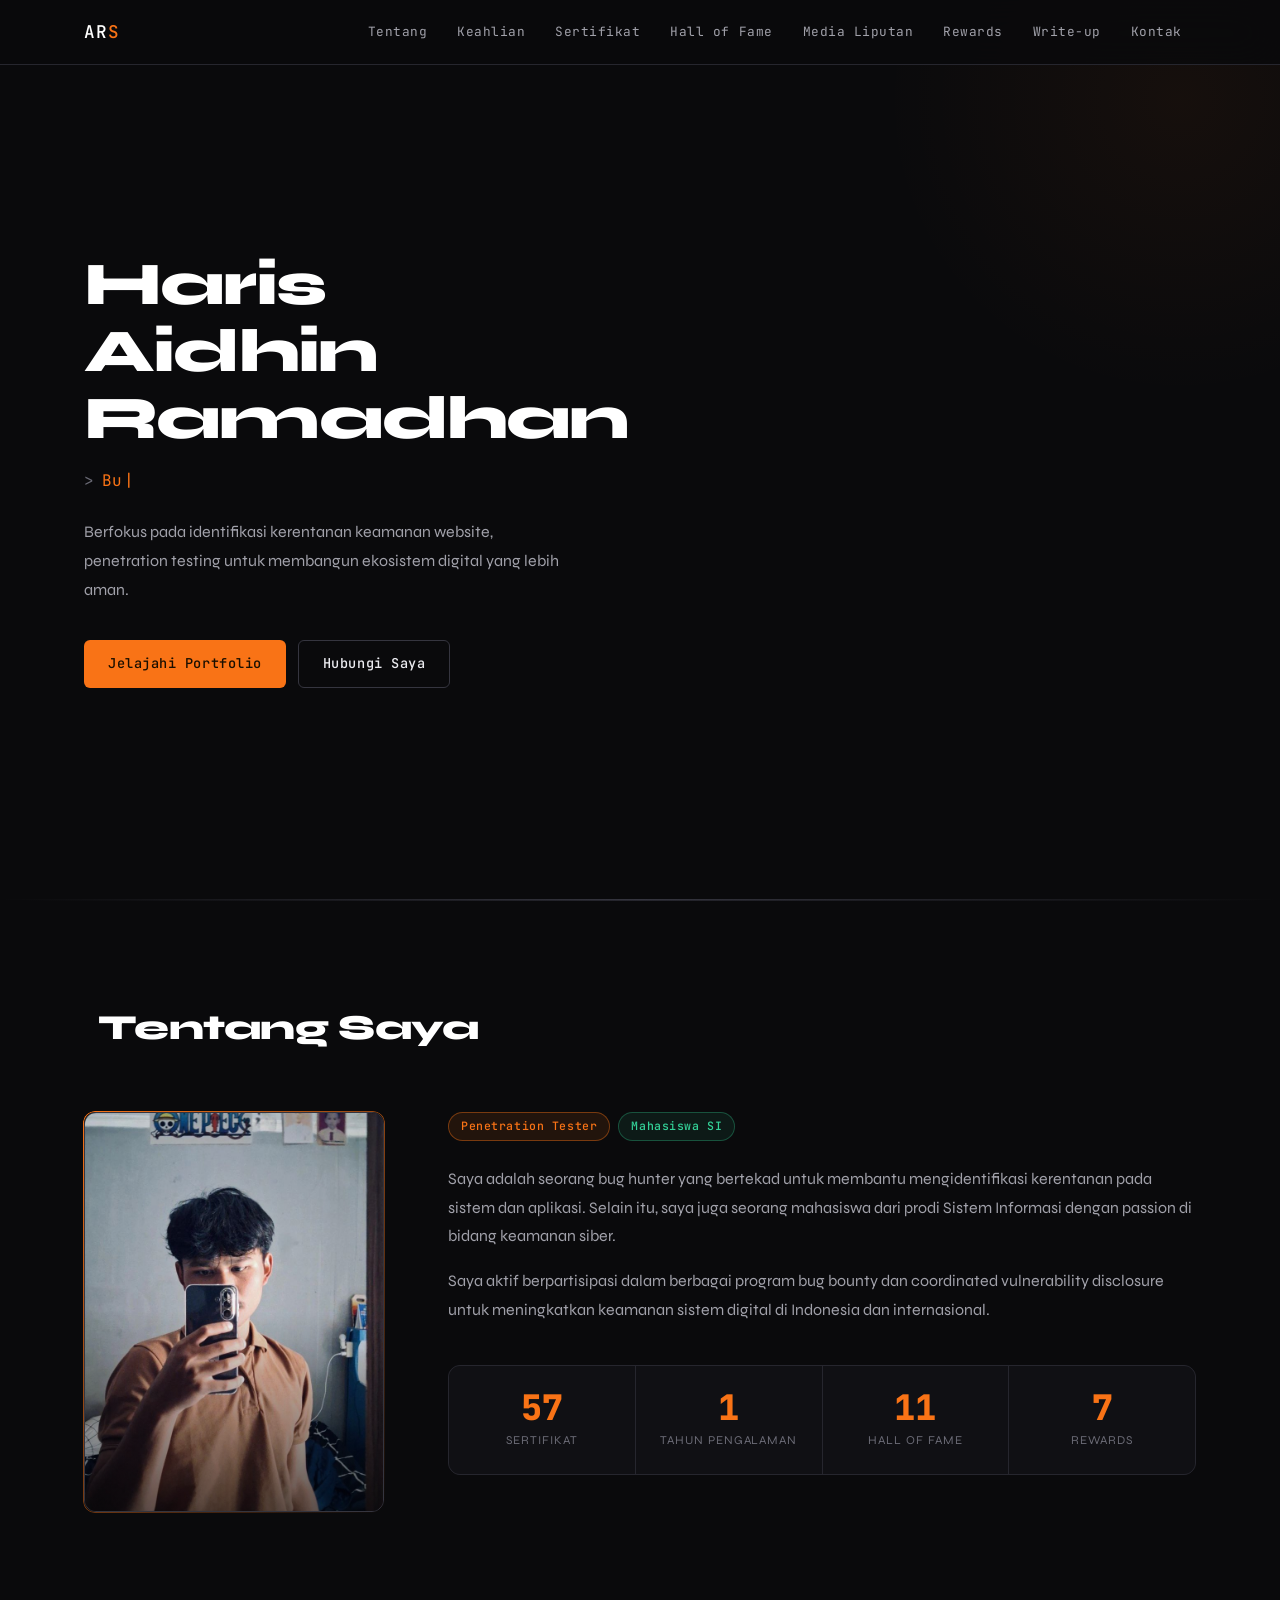
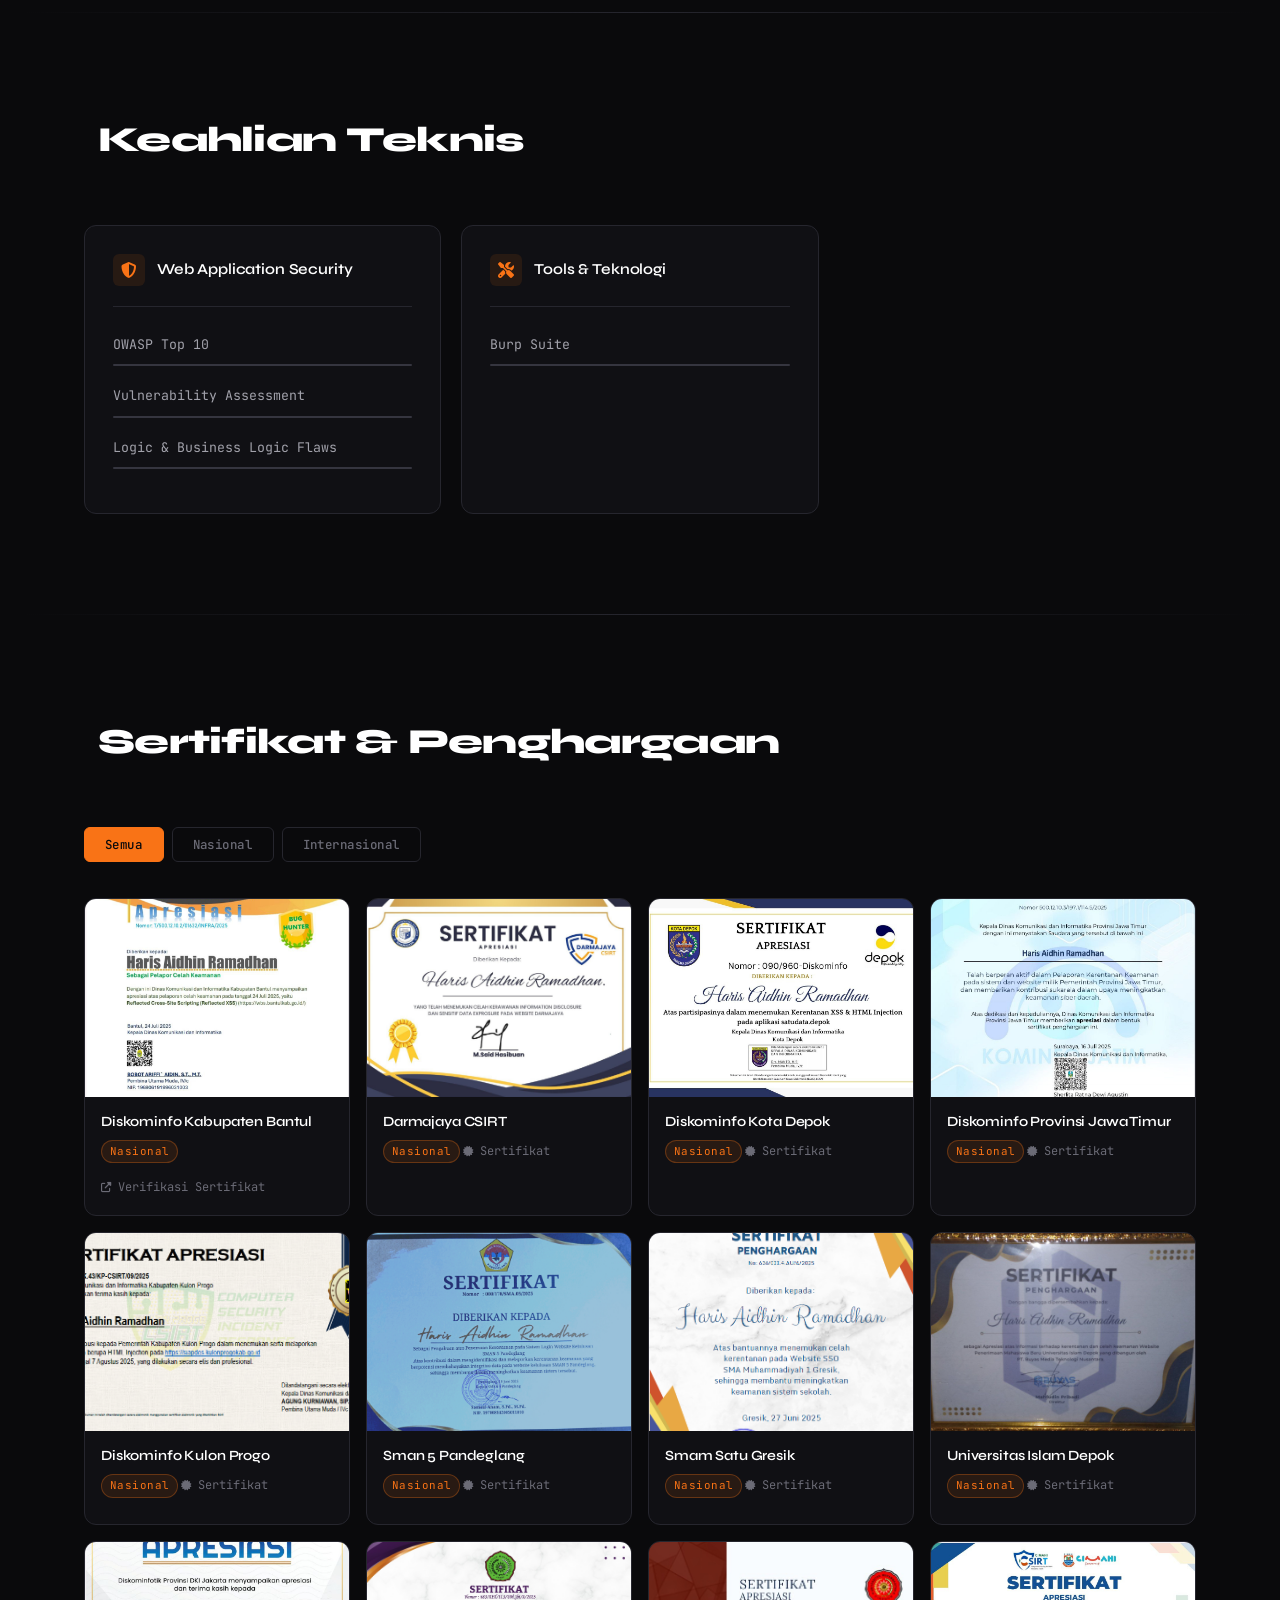
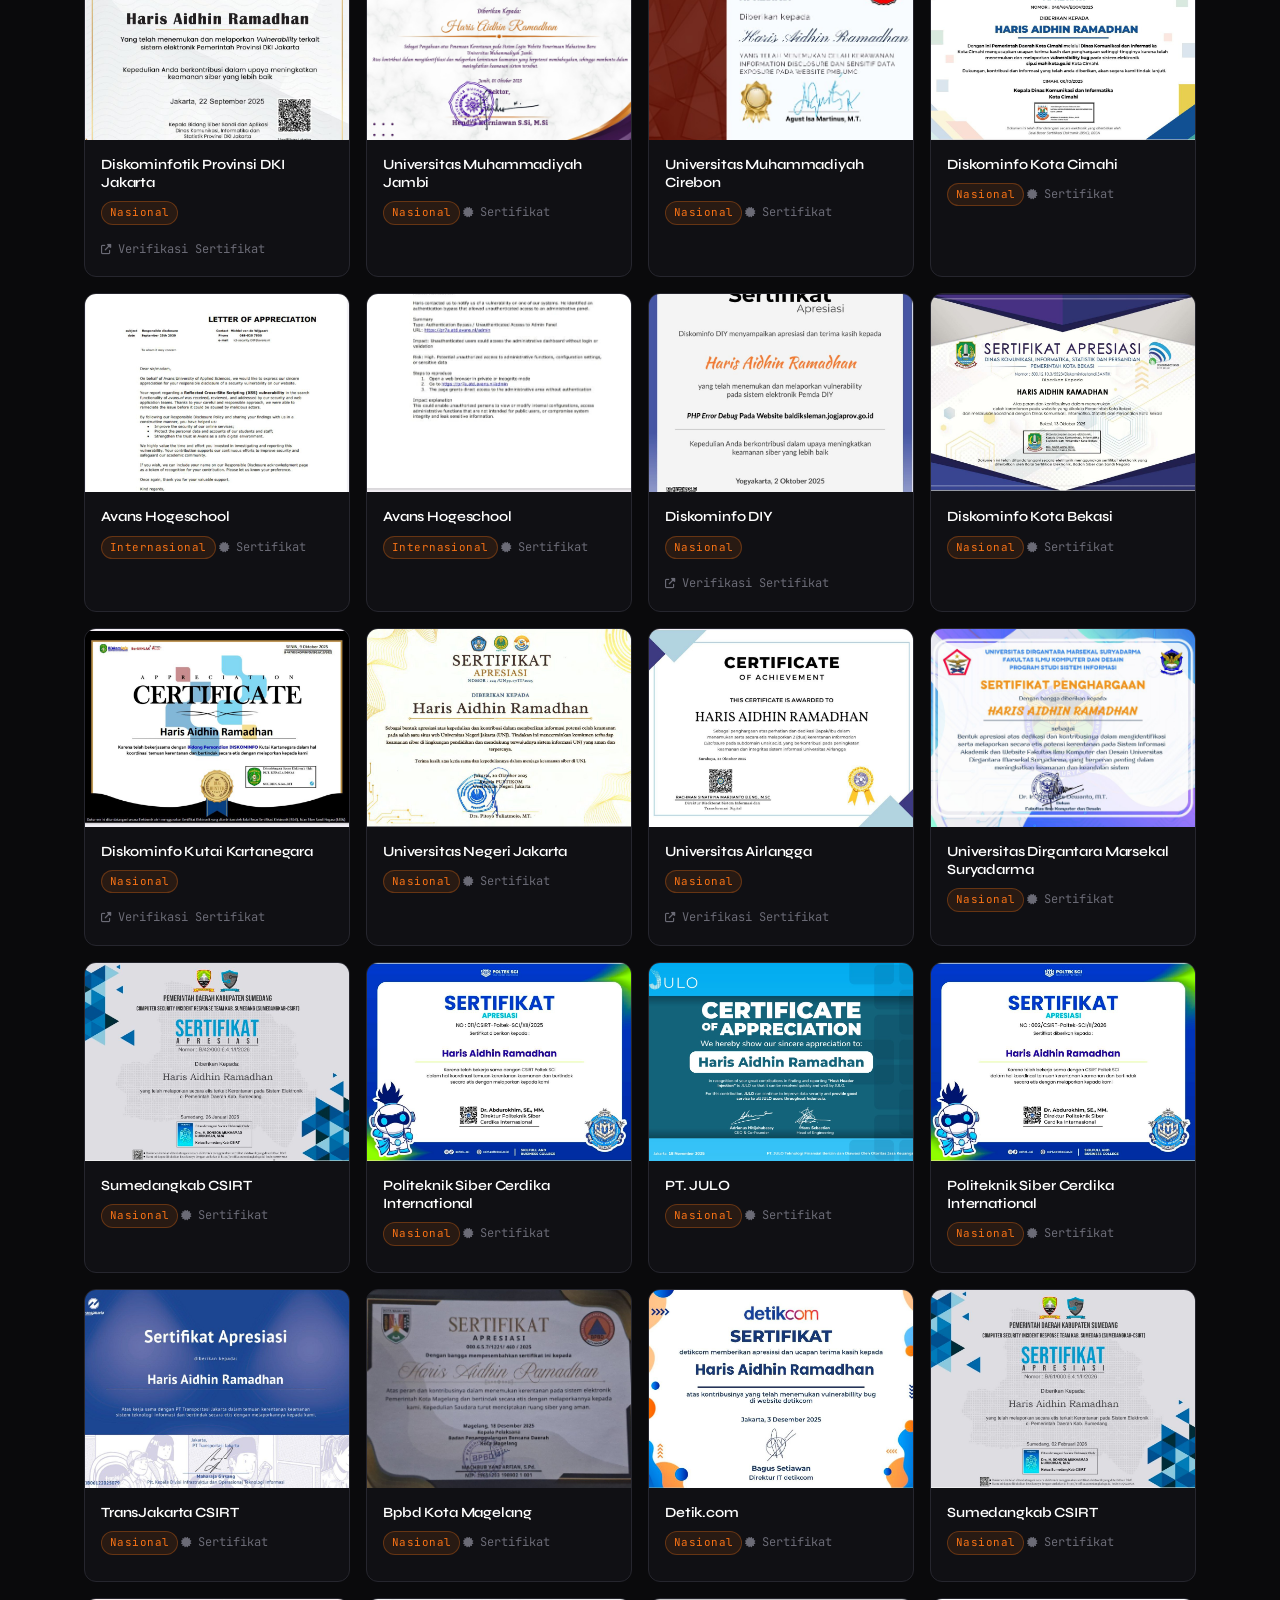
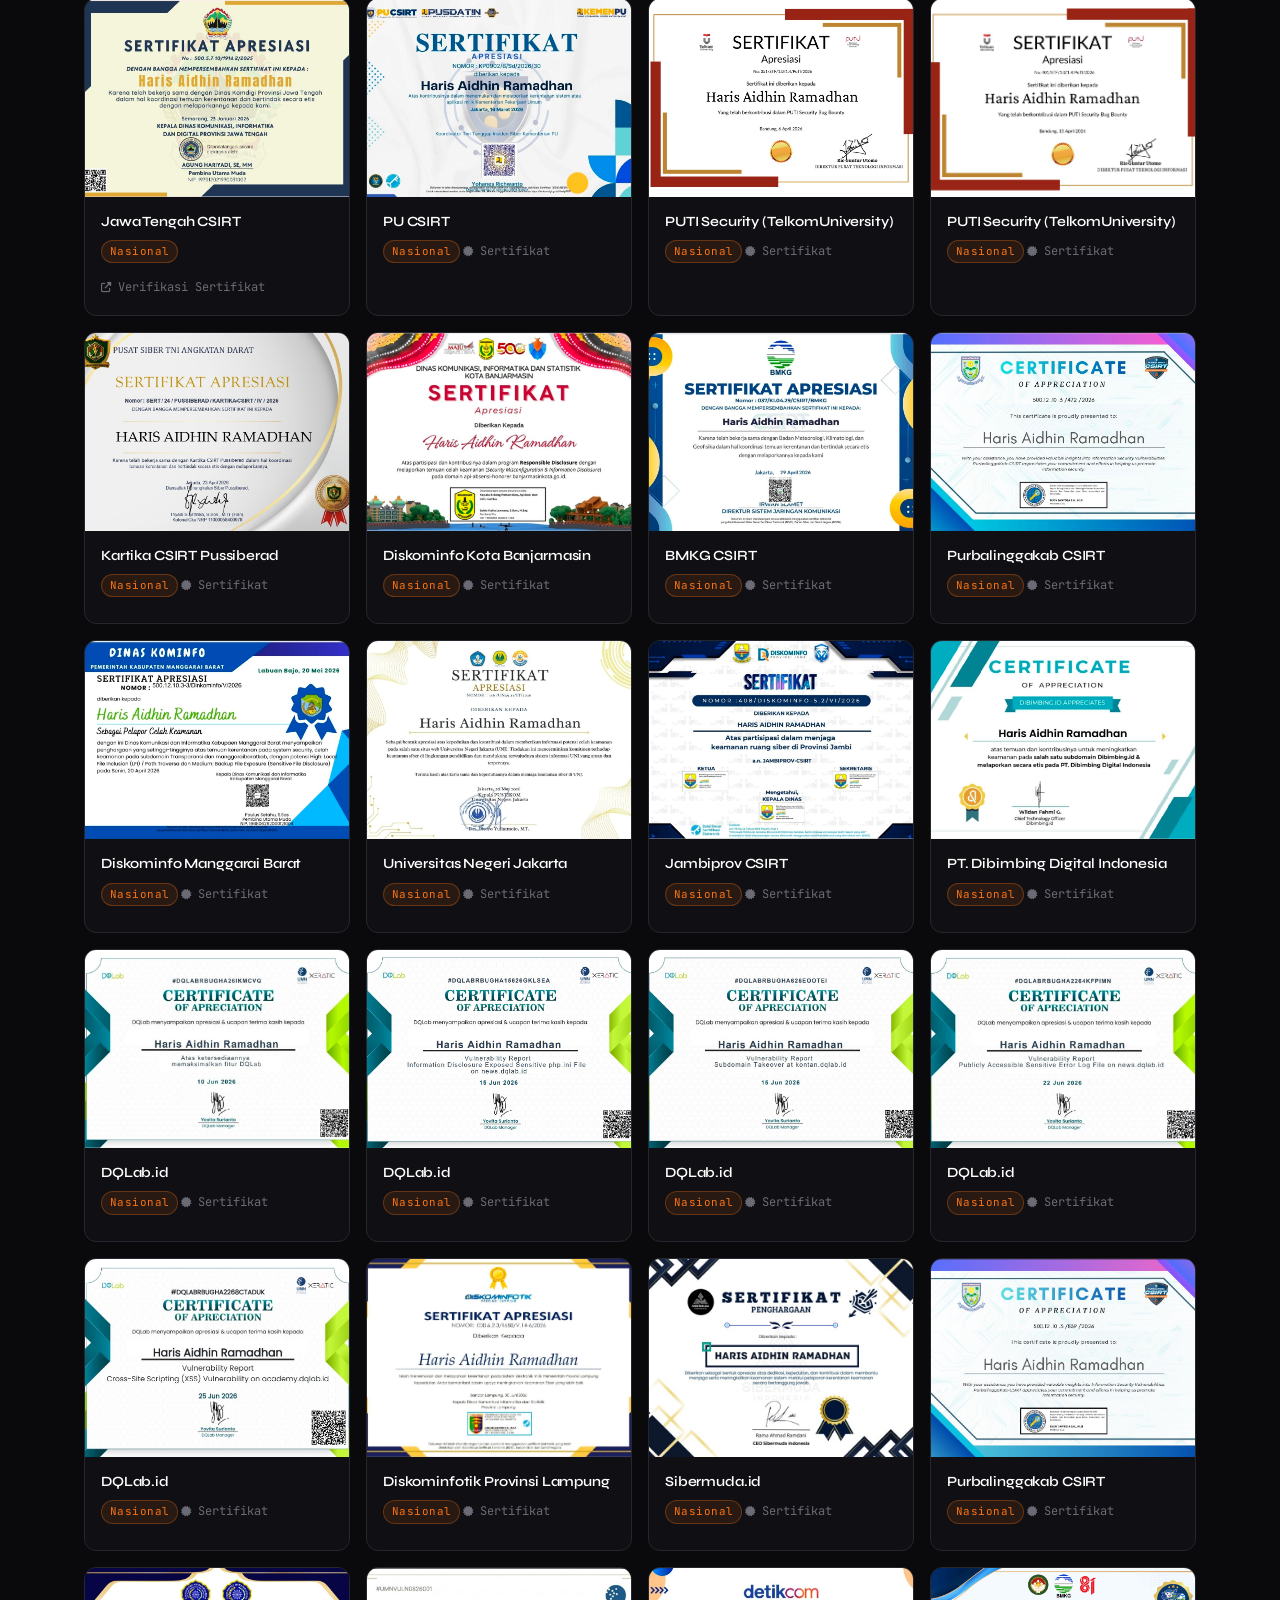
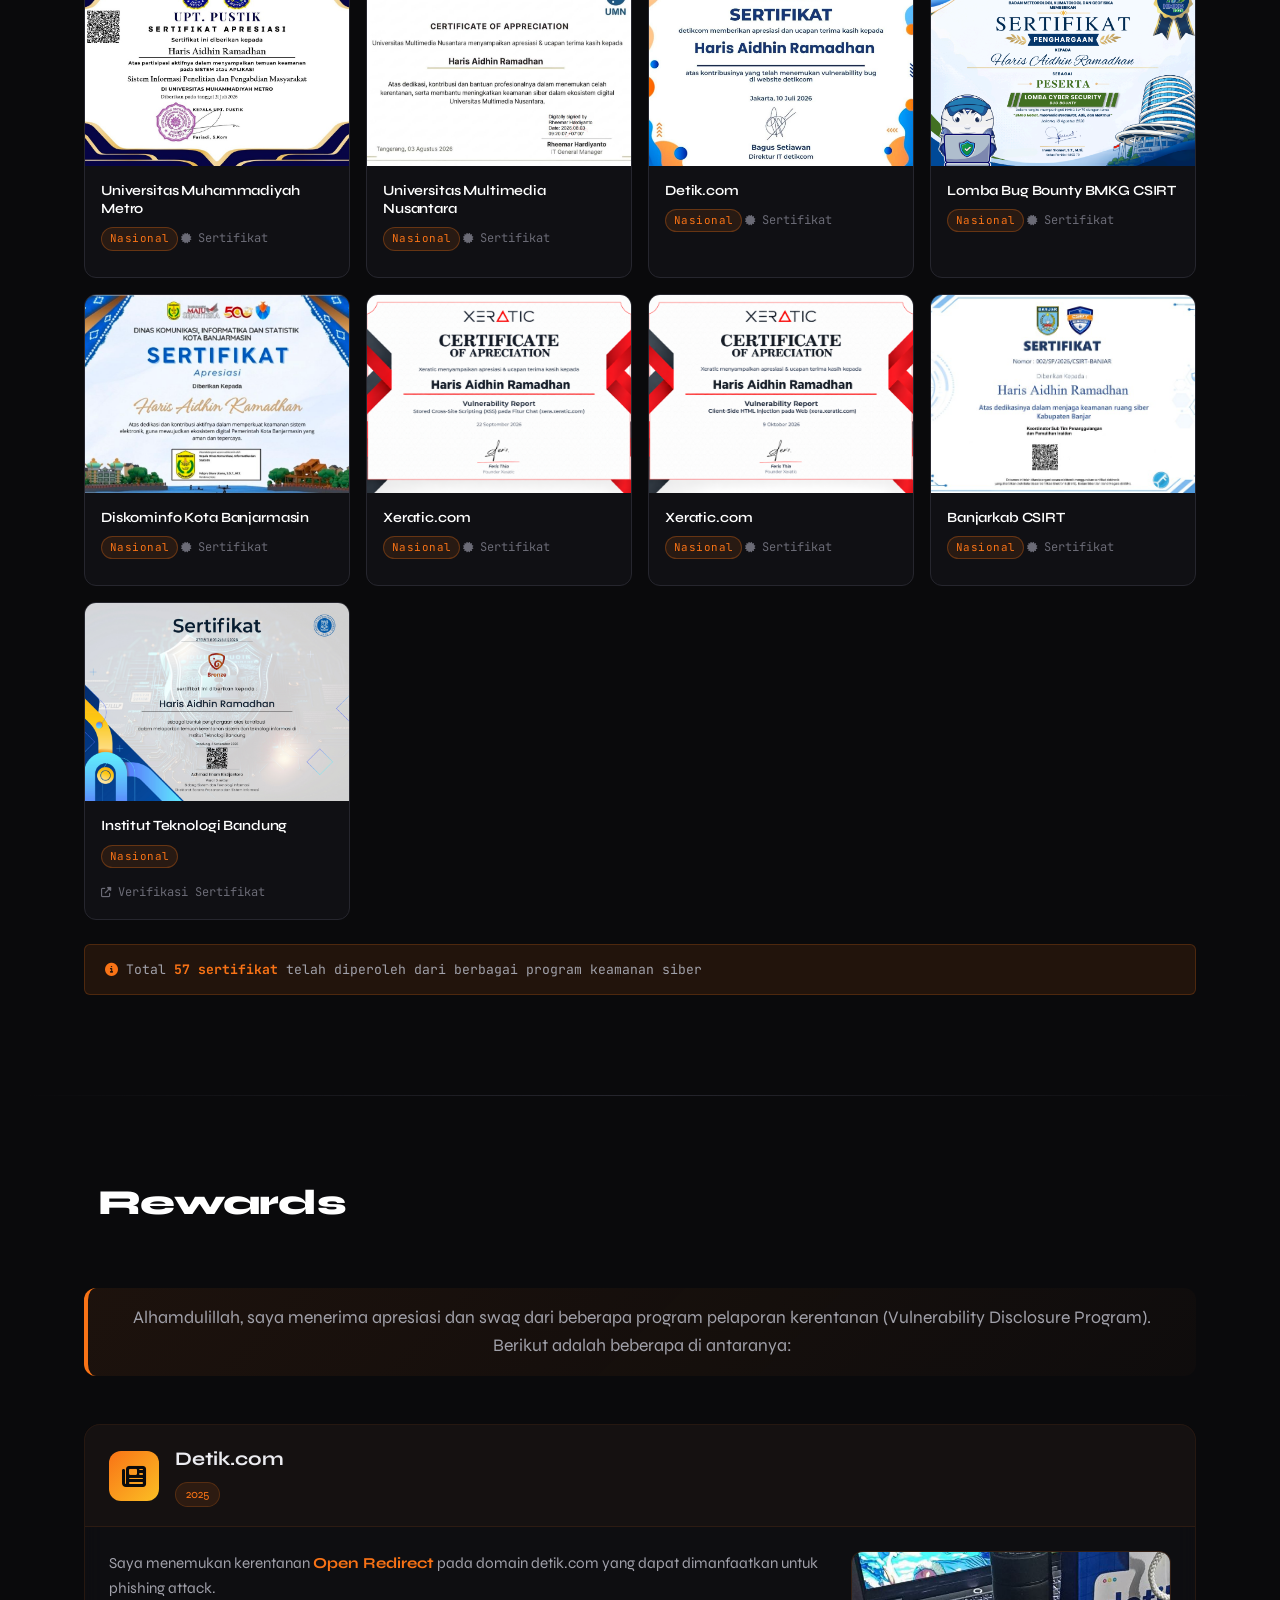
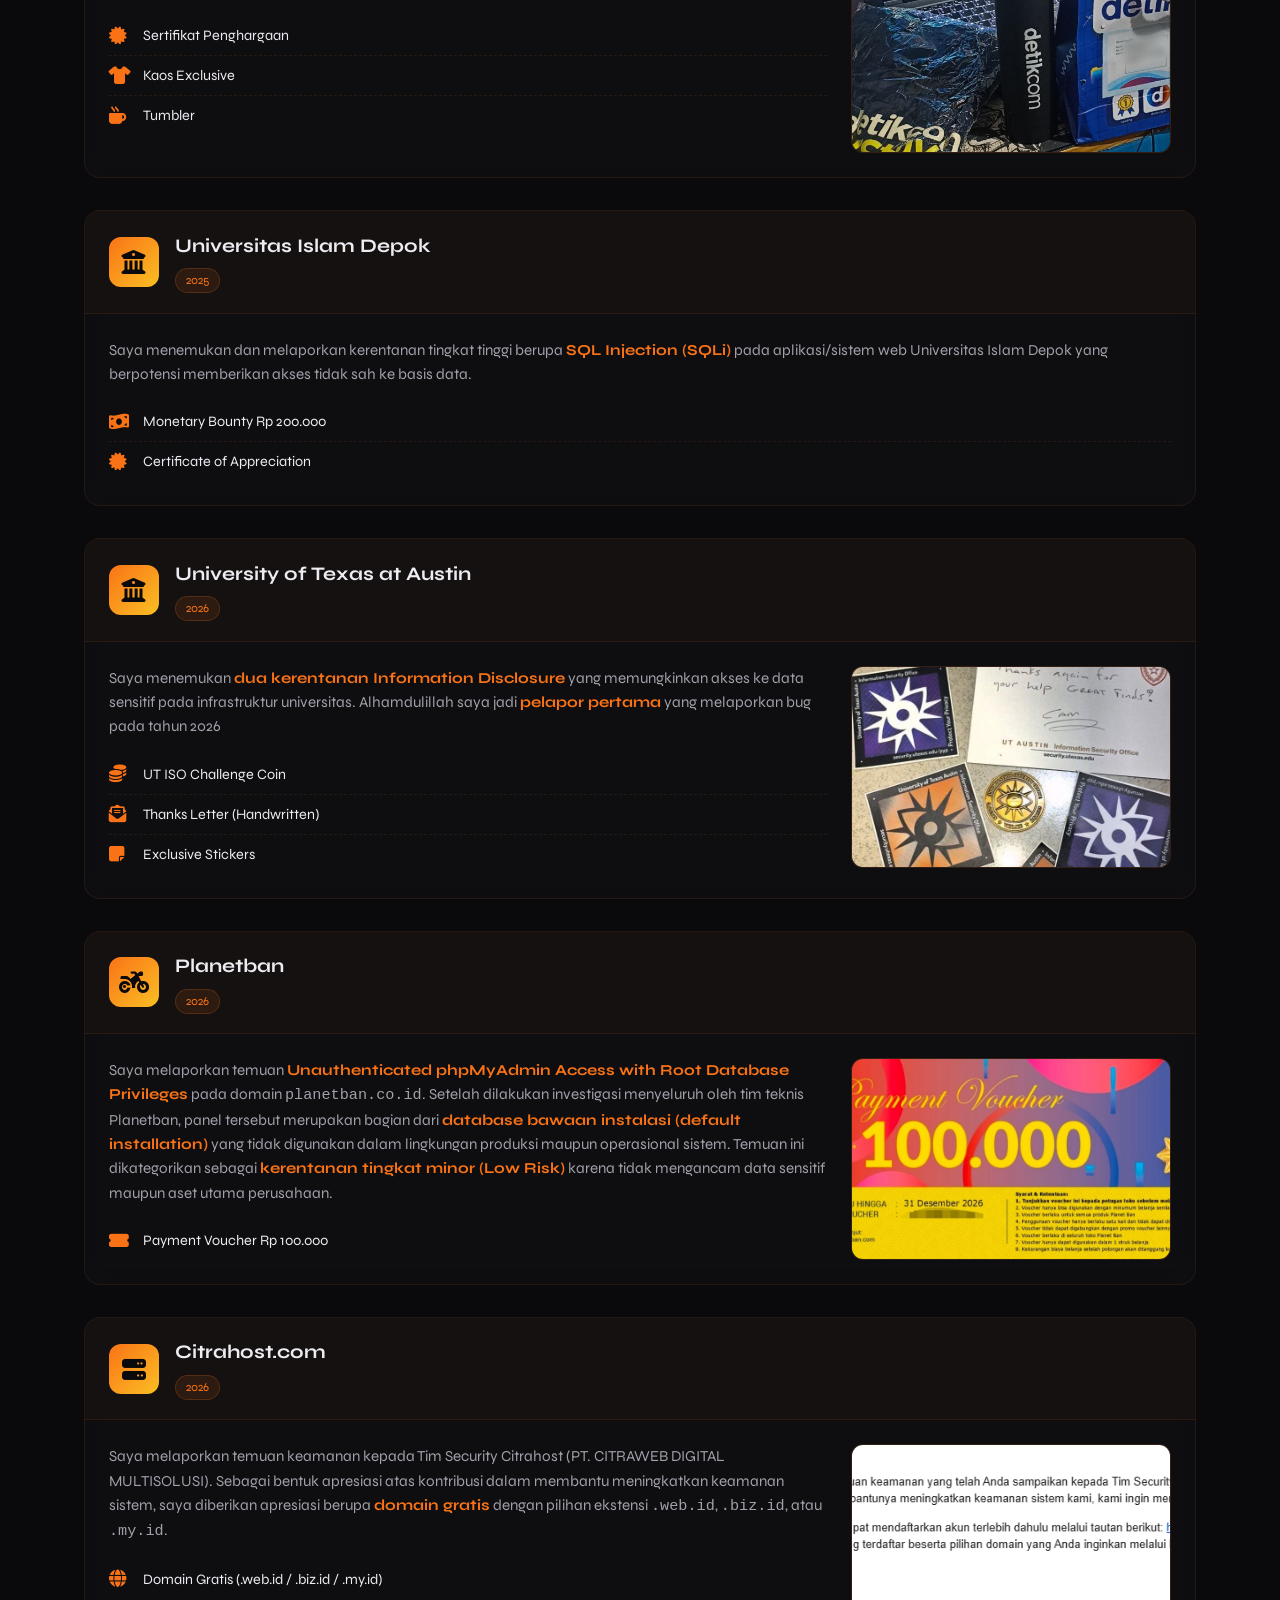
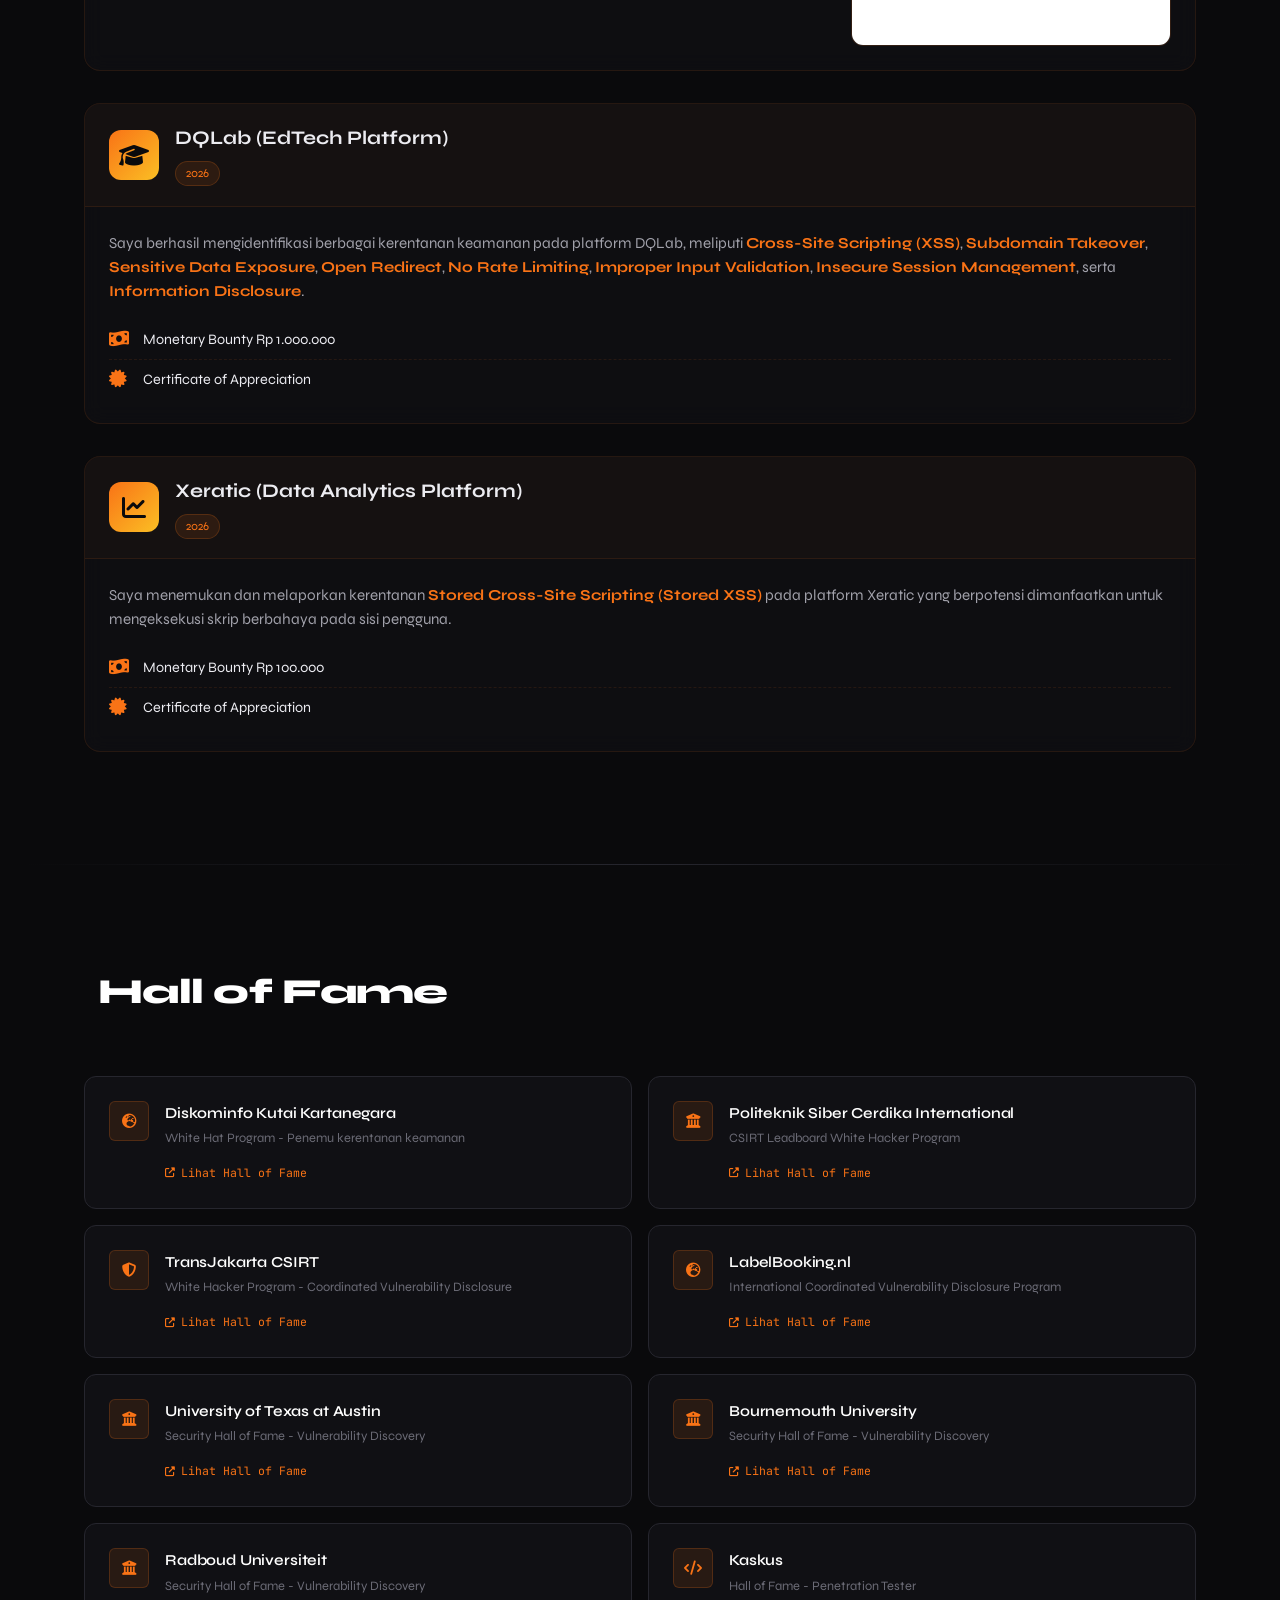
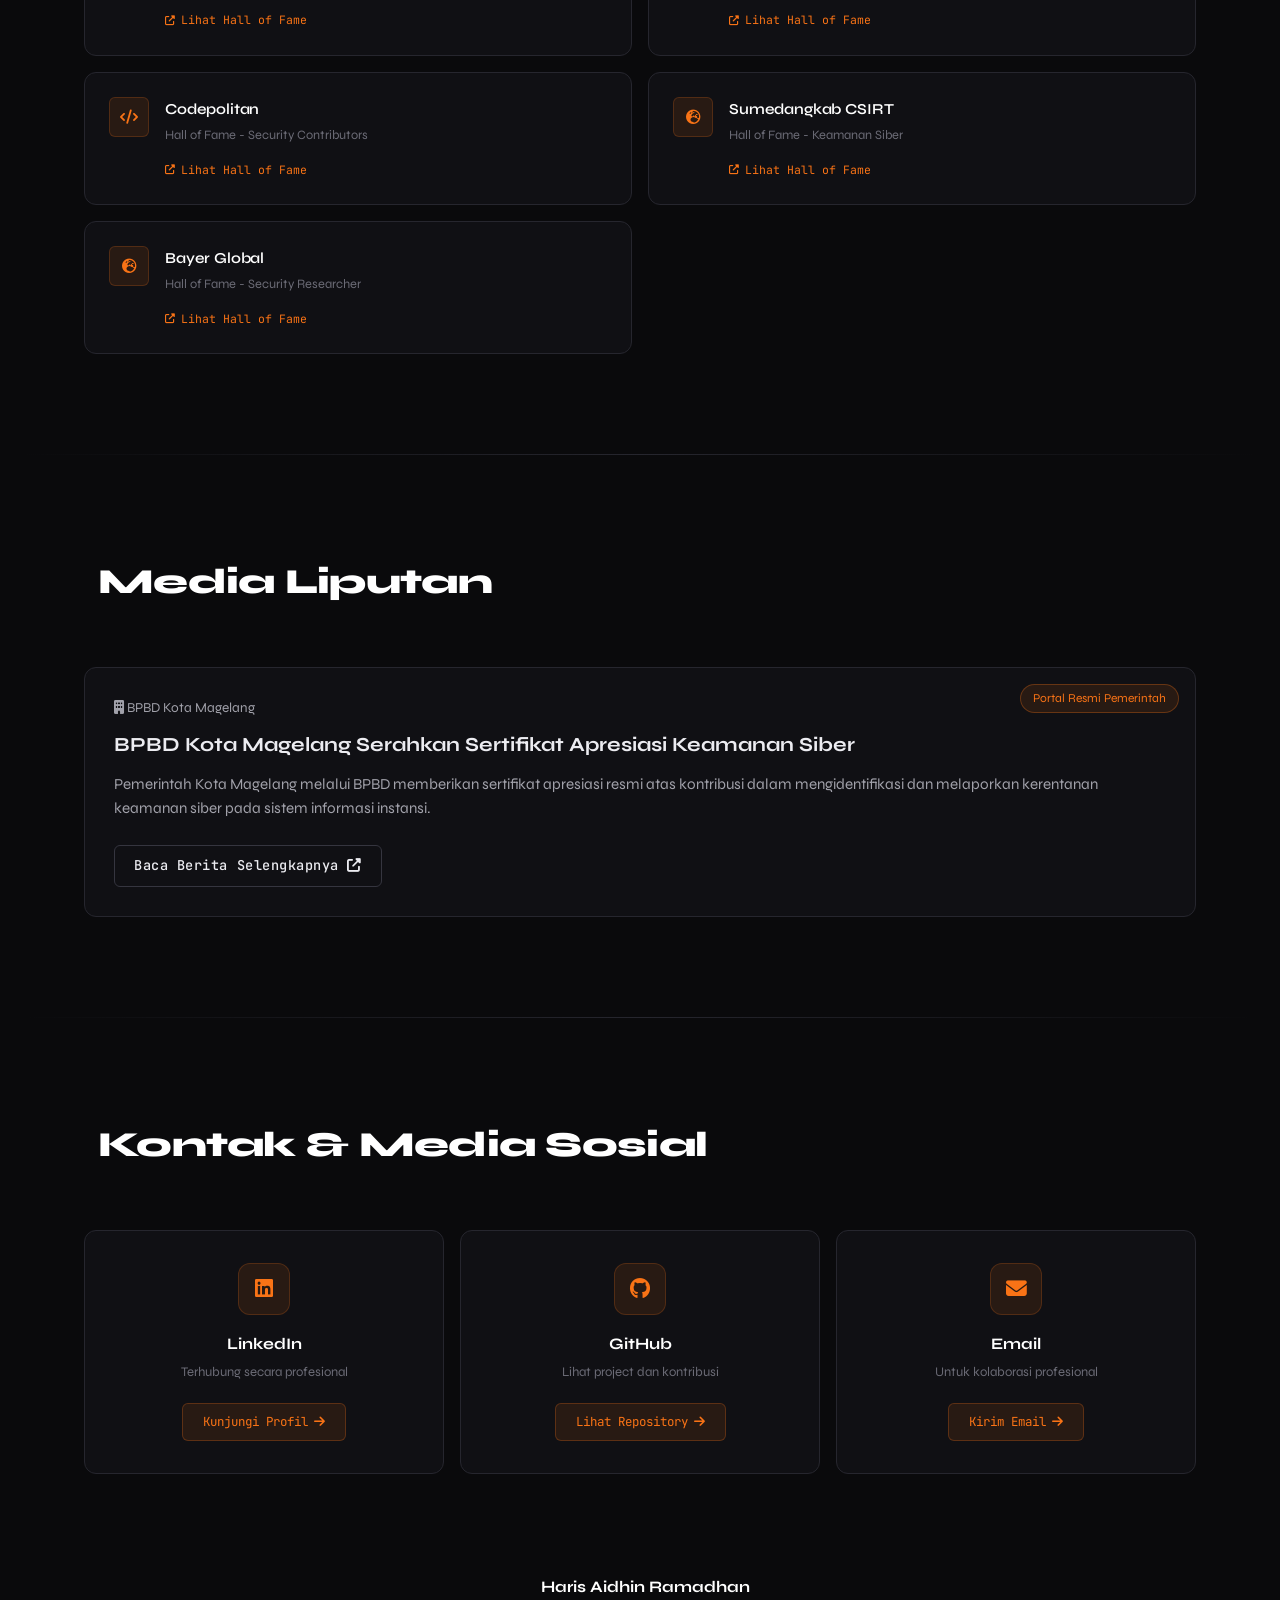
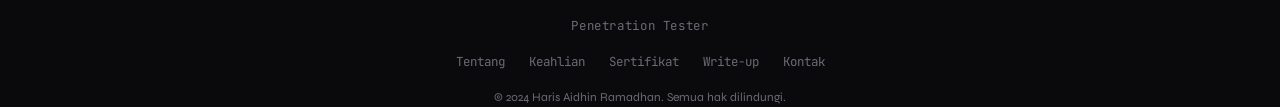
==== commit d824b584: "Initial commit - update" ====
--- a/index.html
+++ b/index.html
@@ -196,7 +196,7 @@
                     <!-- Certificate items will be populated by JavaScript -->
                 </div>
                 <div class="certificates-note">
-                    <p><i class="fas fa-info-circle"></i> Total <strong>56 sertifikat</strong> telah diperoleh dari
+                    <p><i class="fas fa-info-circle"></i> Total <strong>57 sertifikat</strong> telah diperoleh dari
                         berbagai program keamanan siber</p>
                 </div>
             </div>
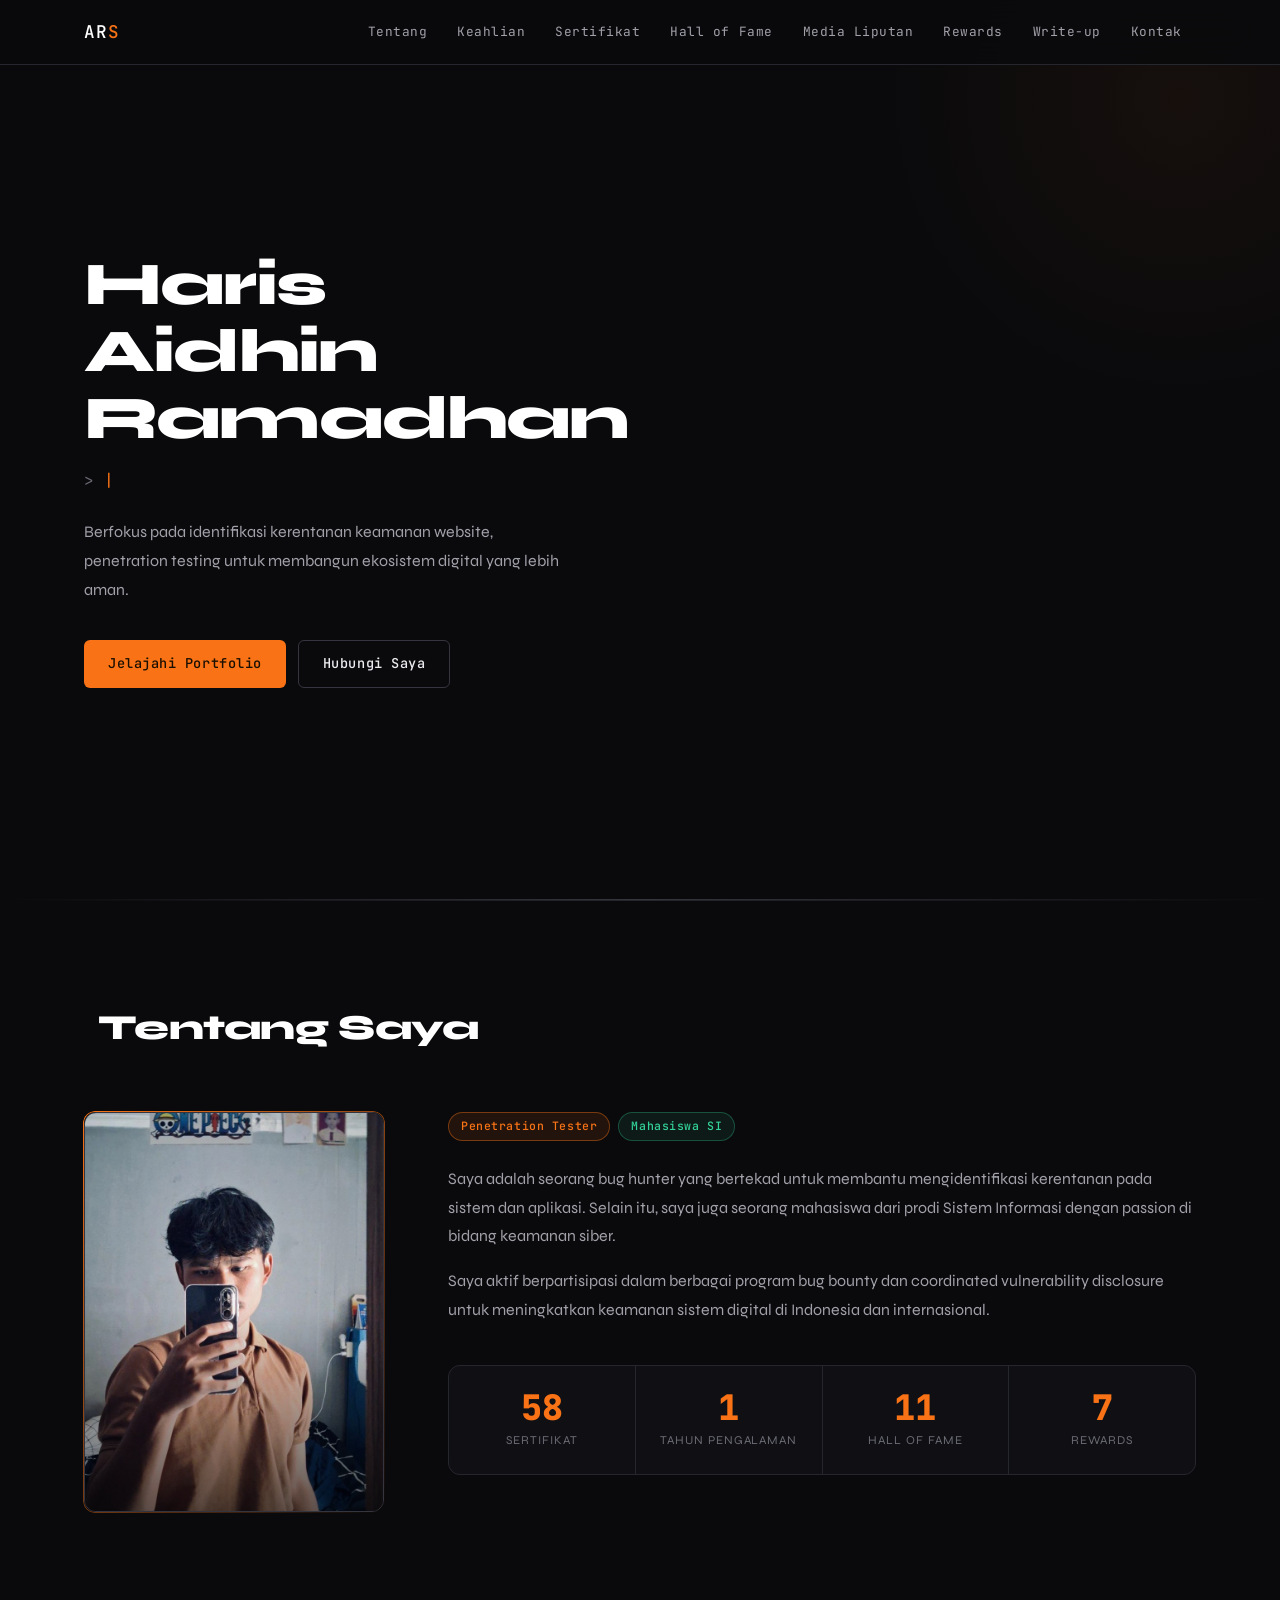
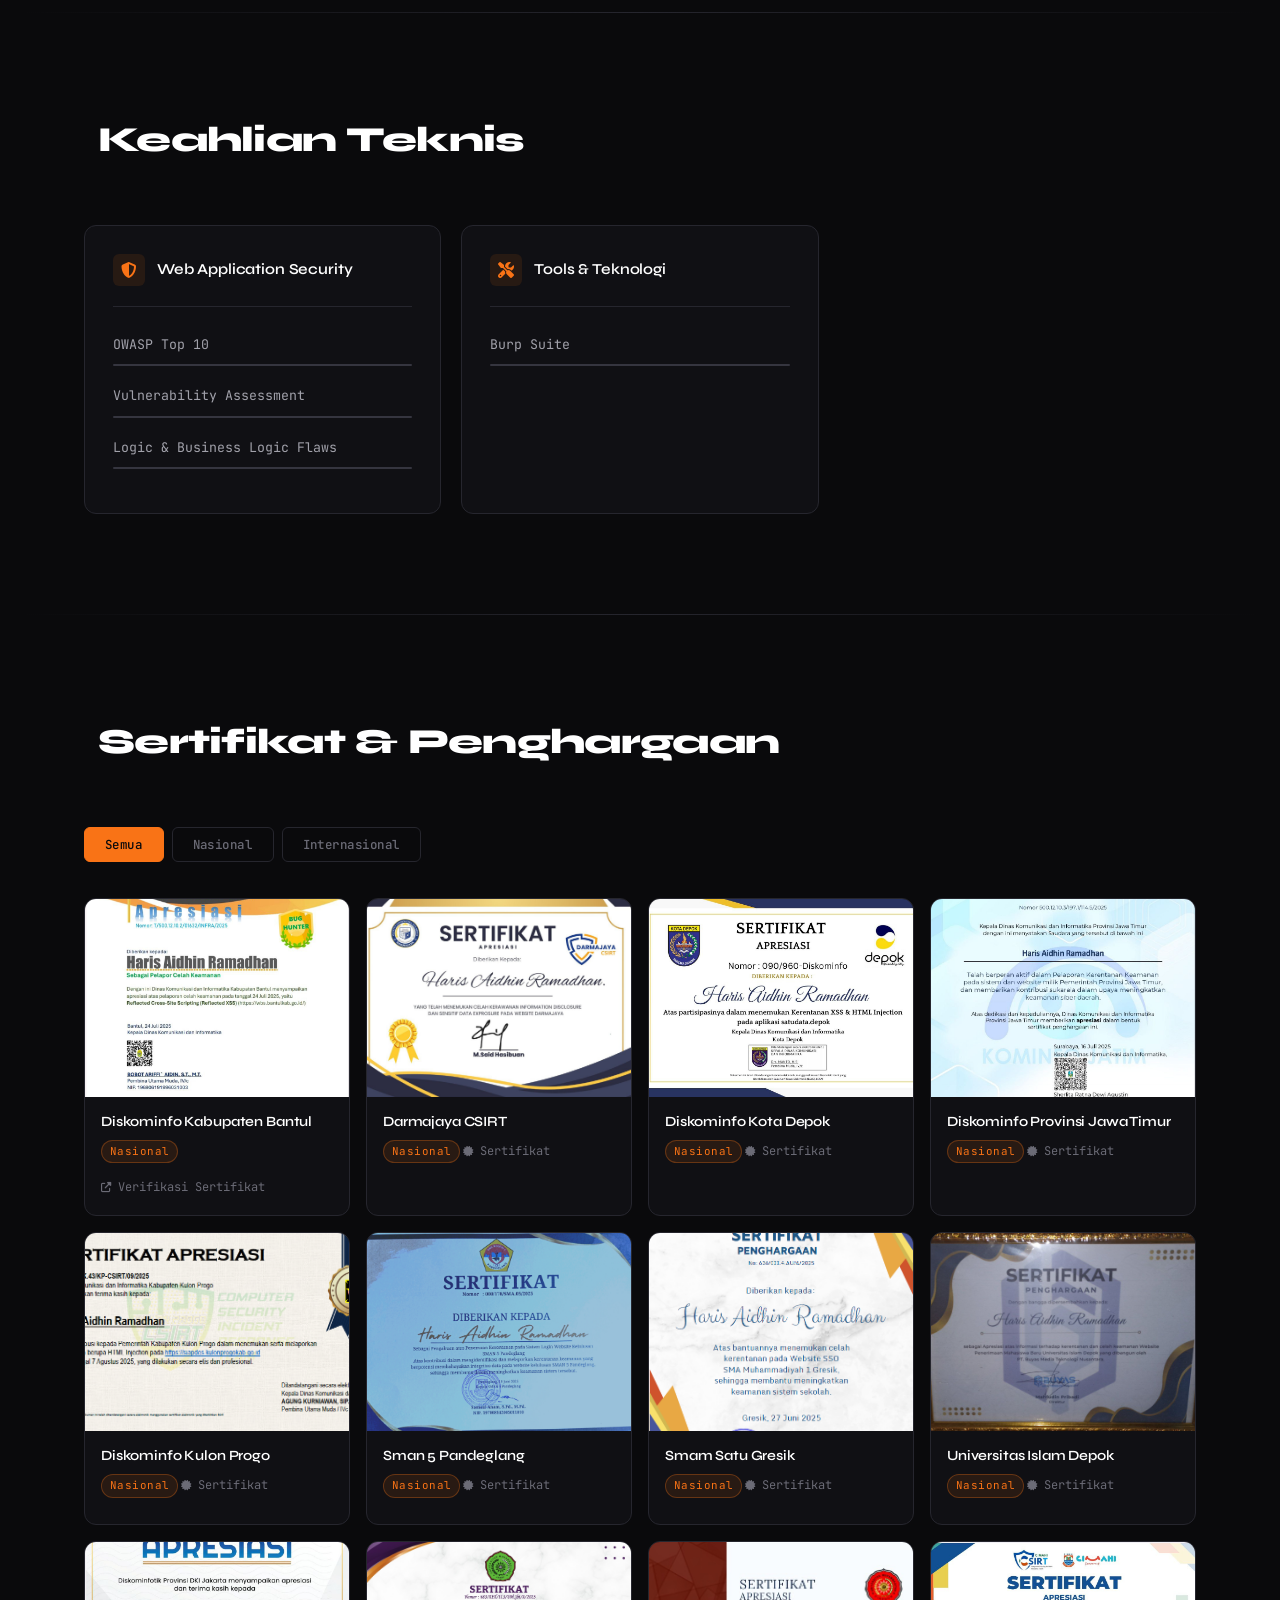
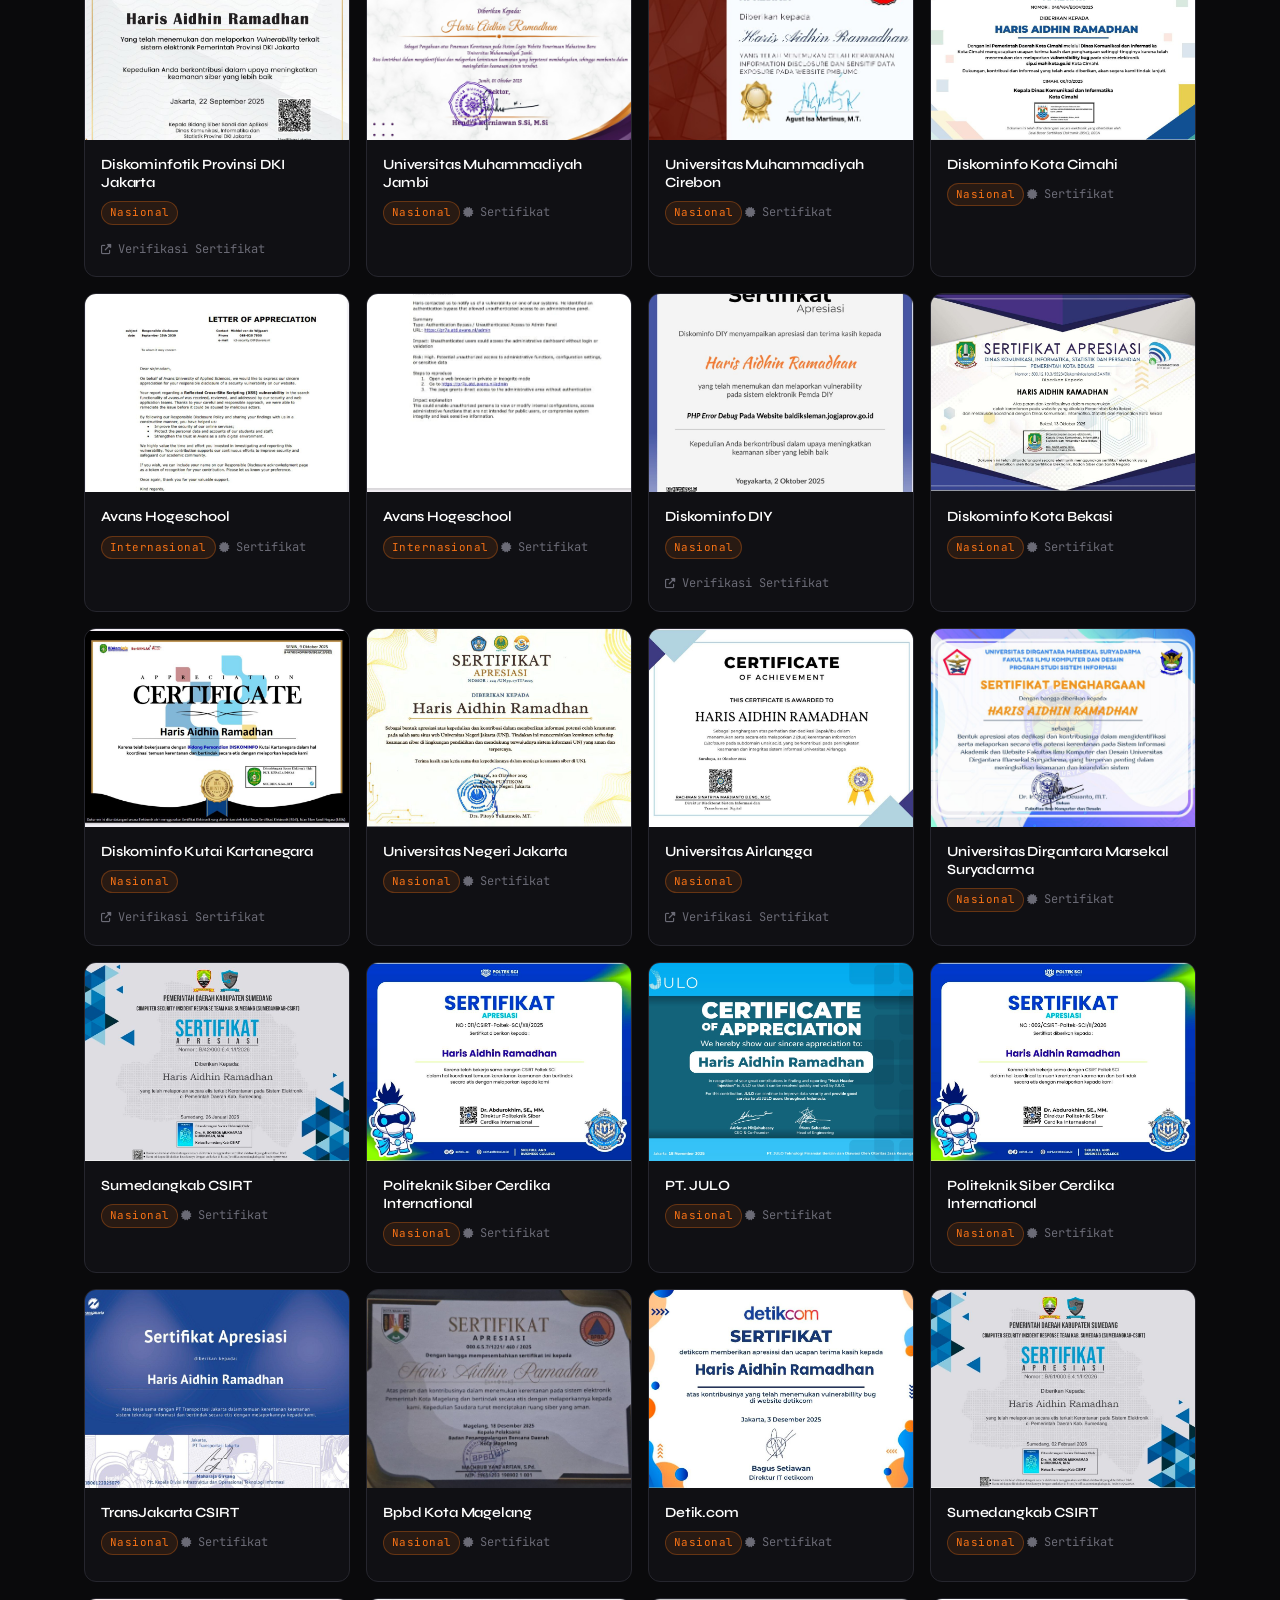
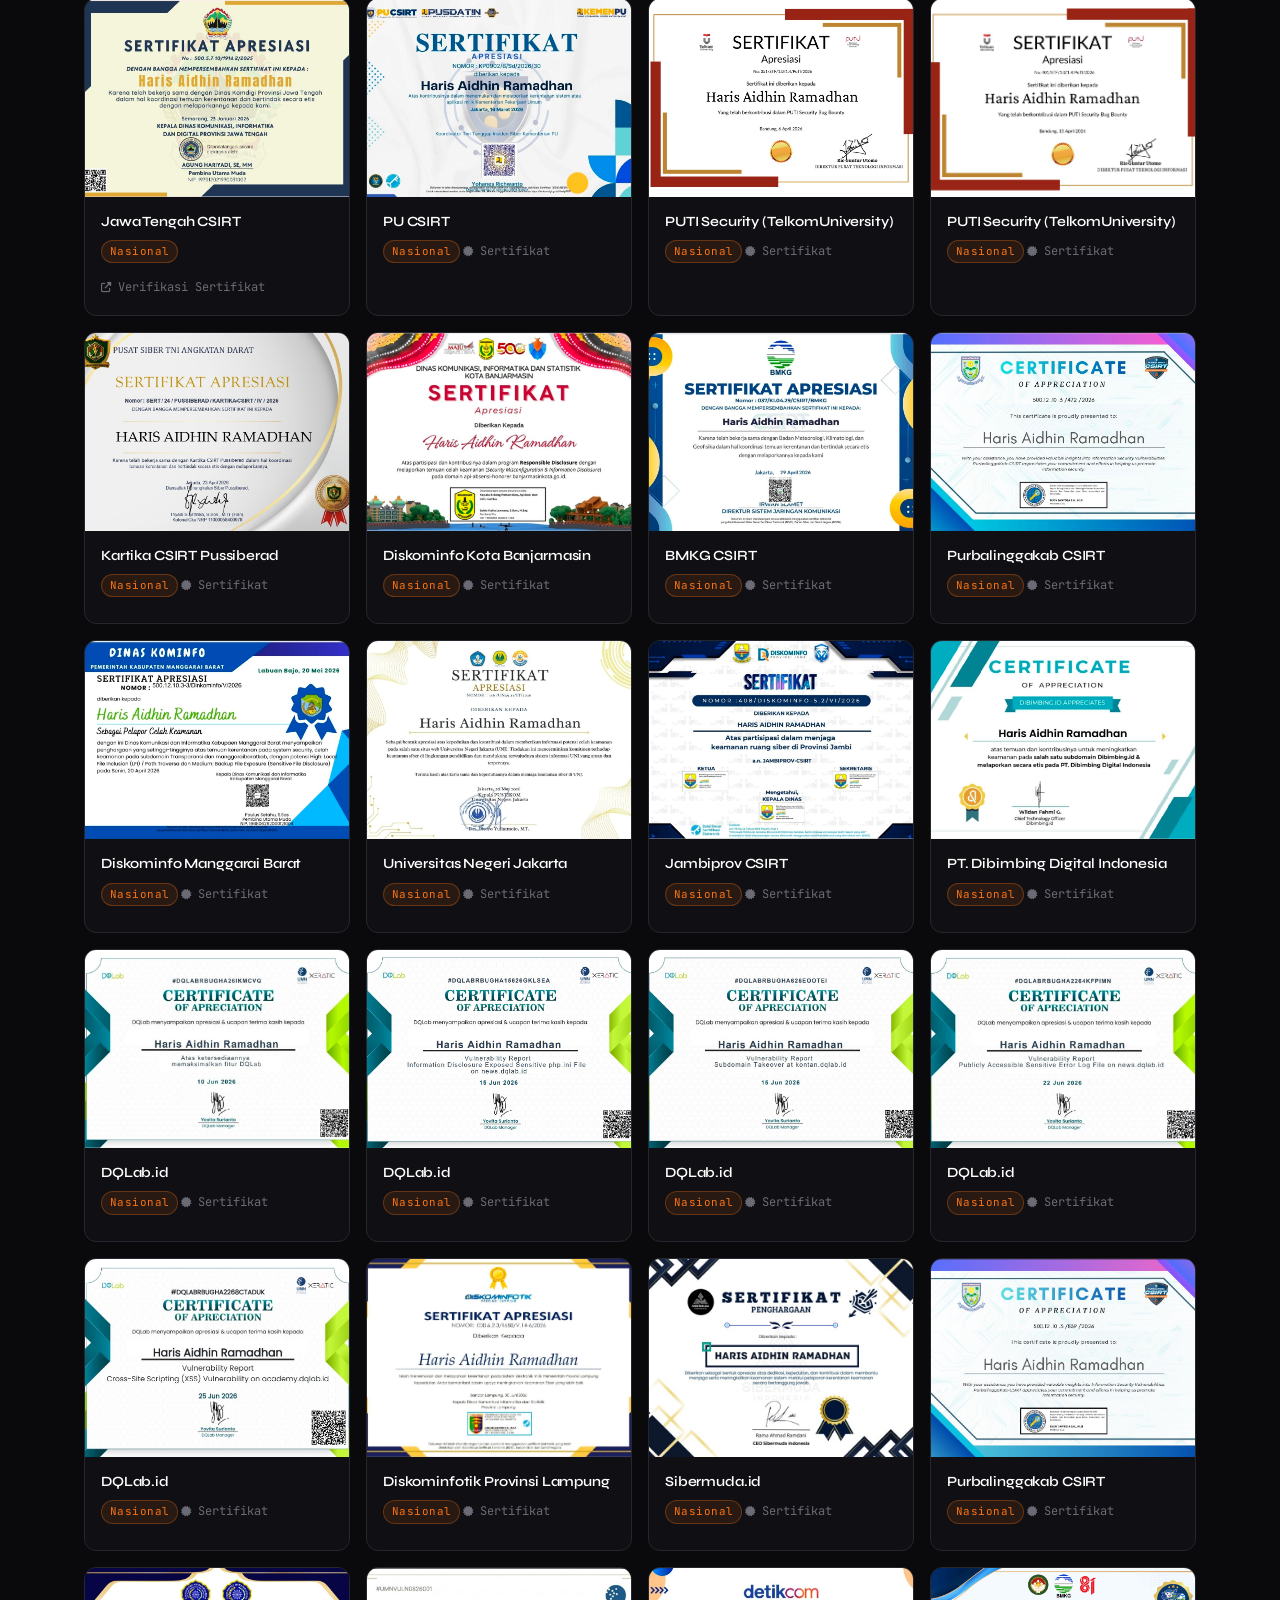
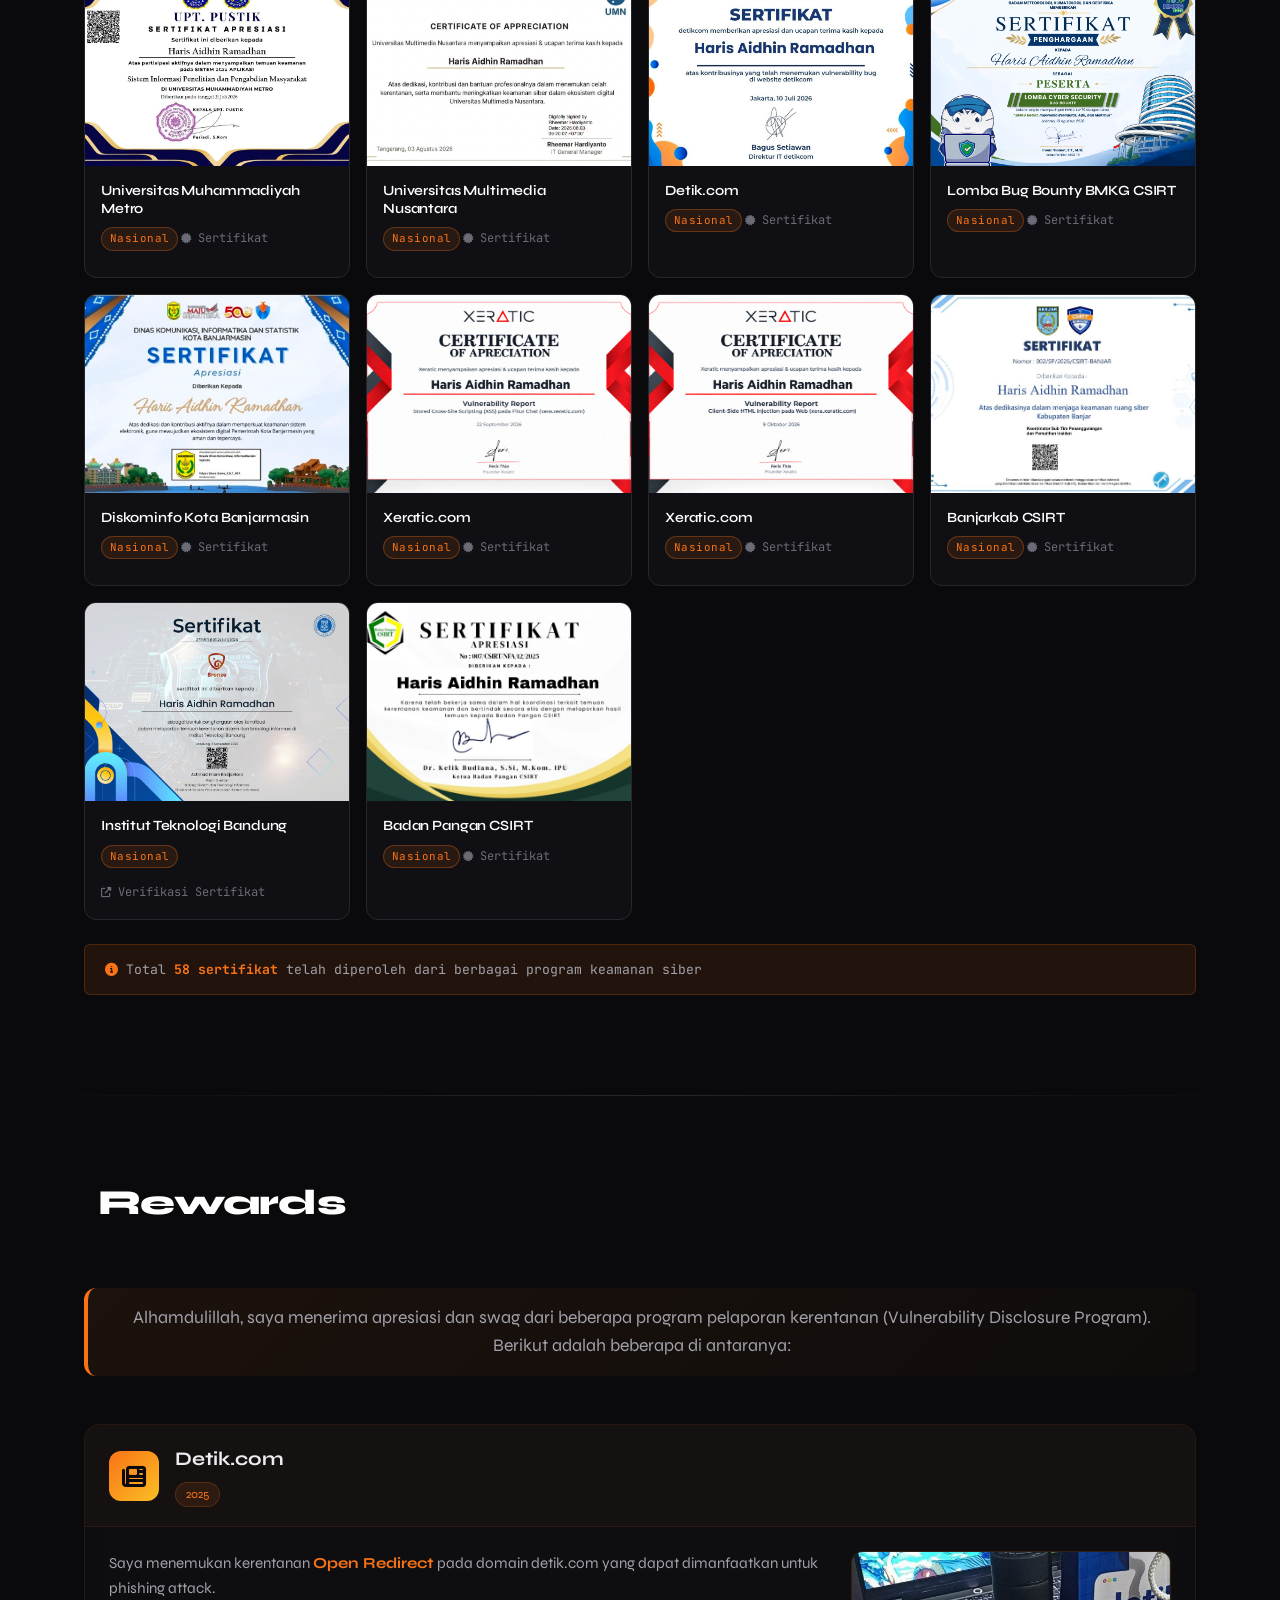
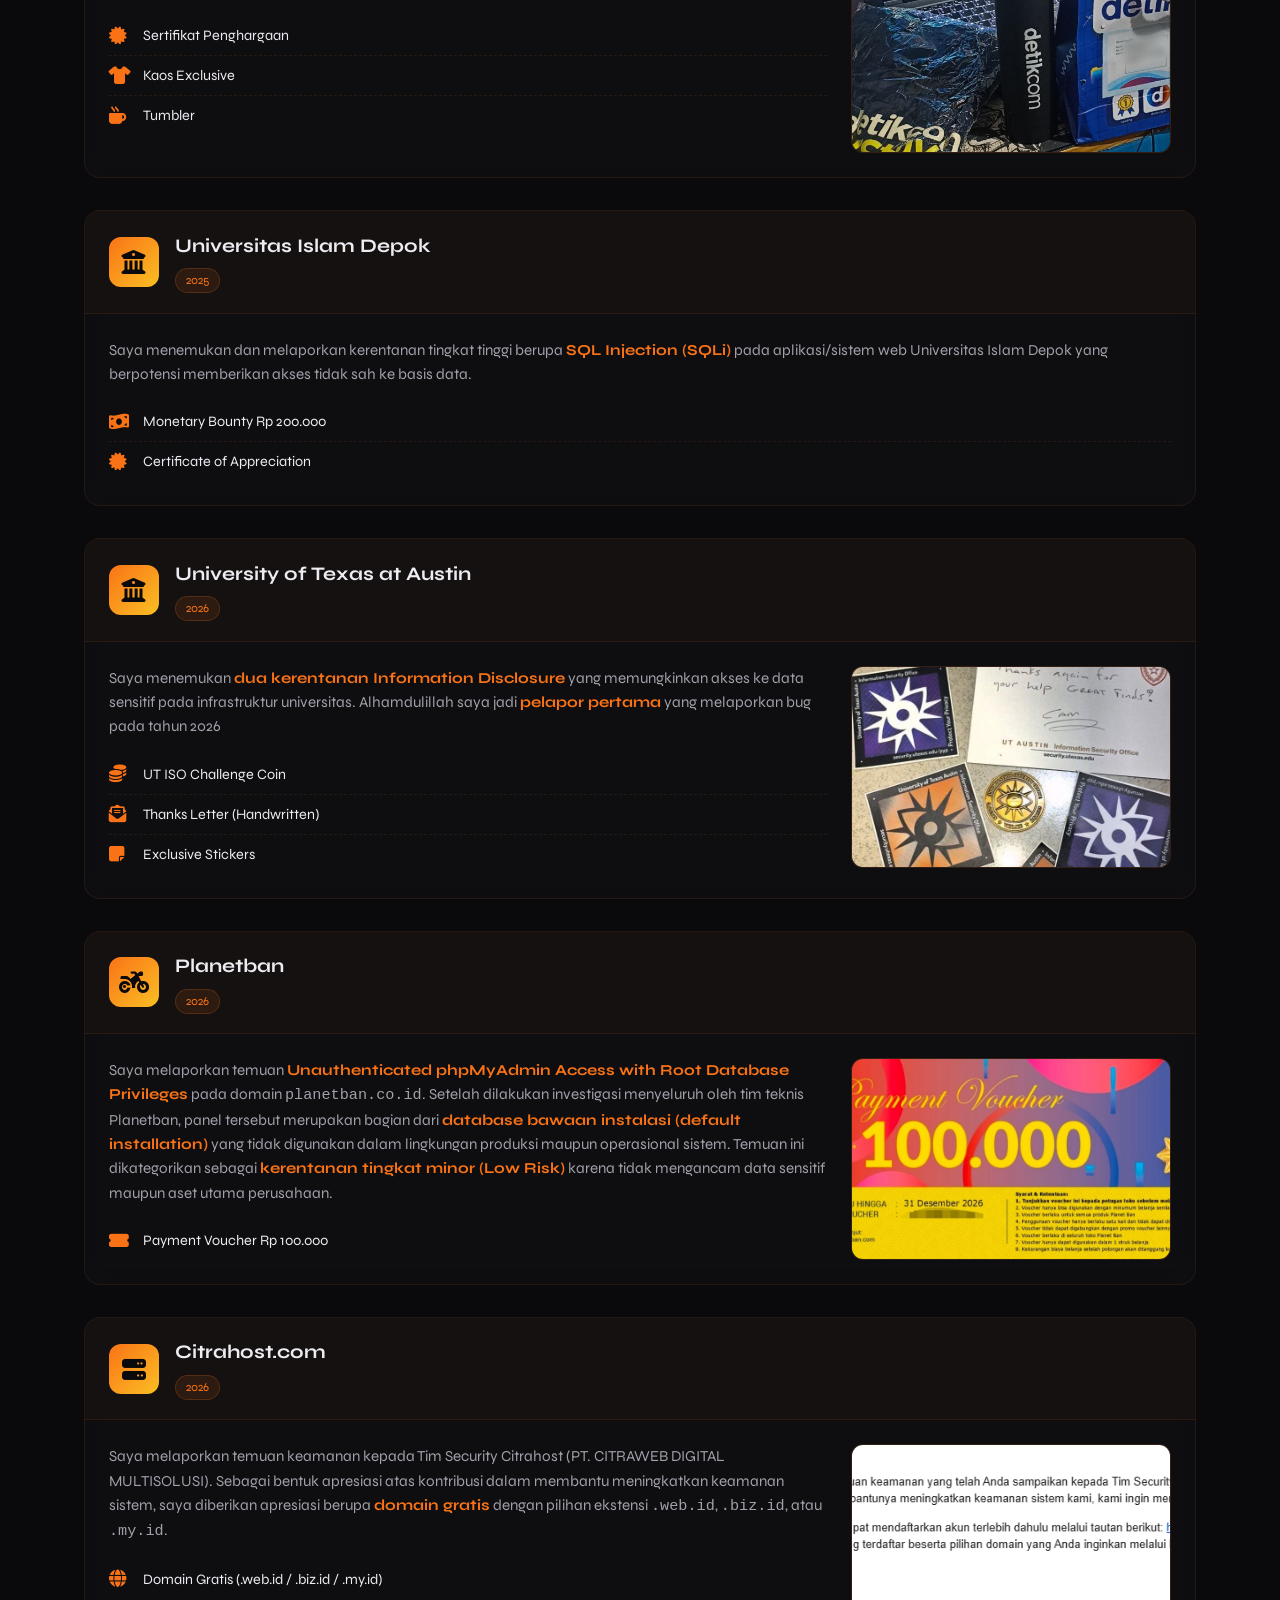
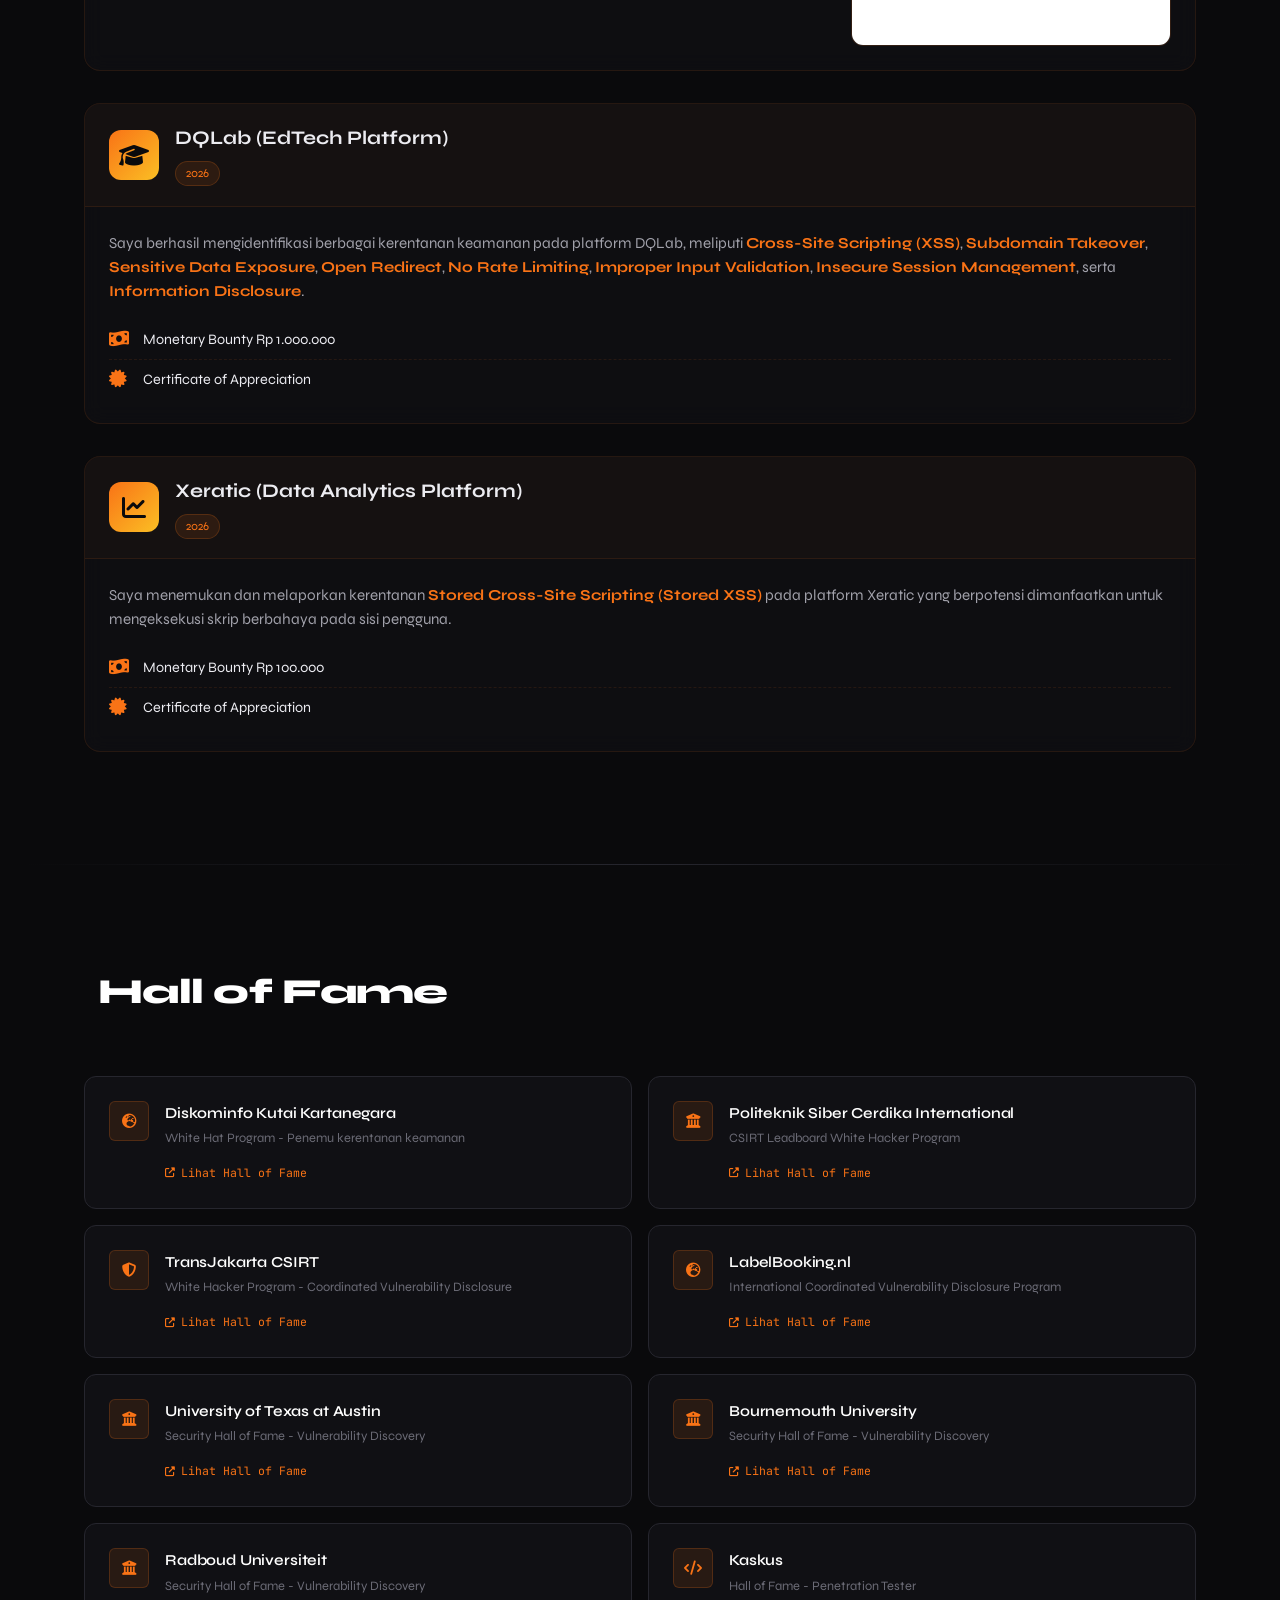
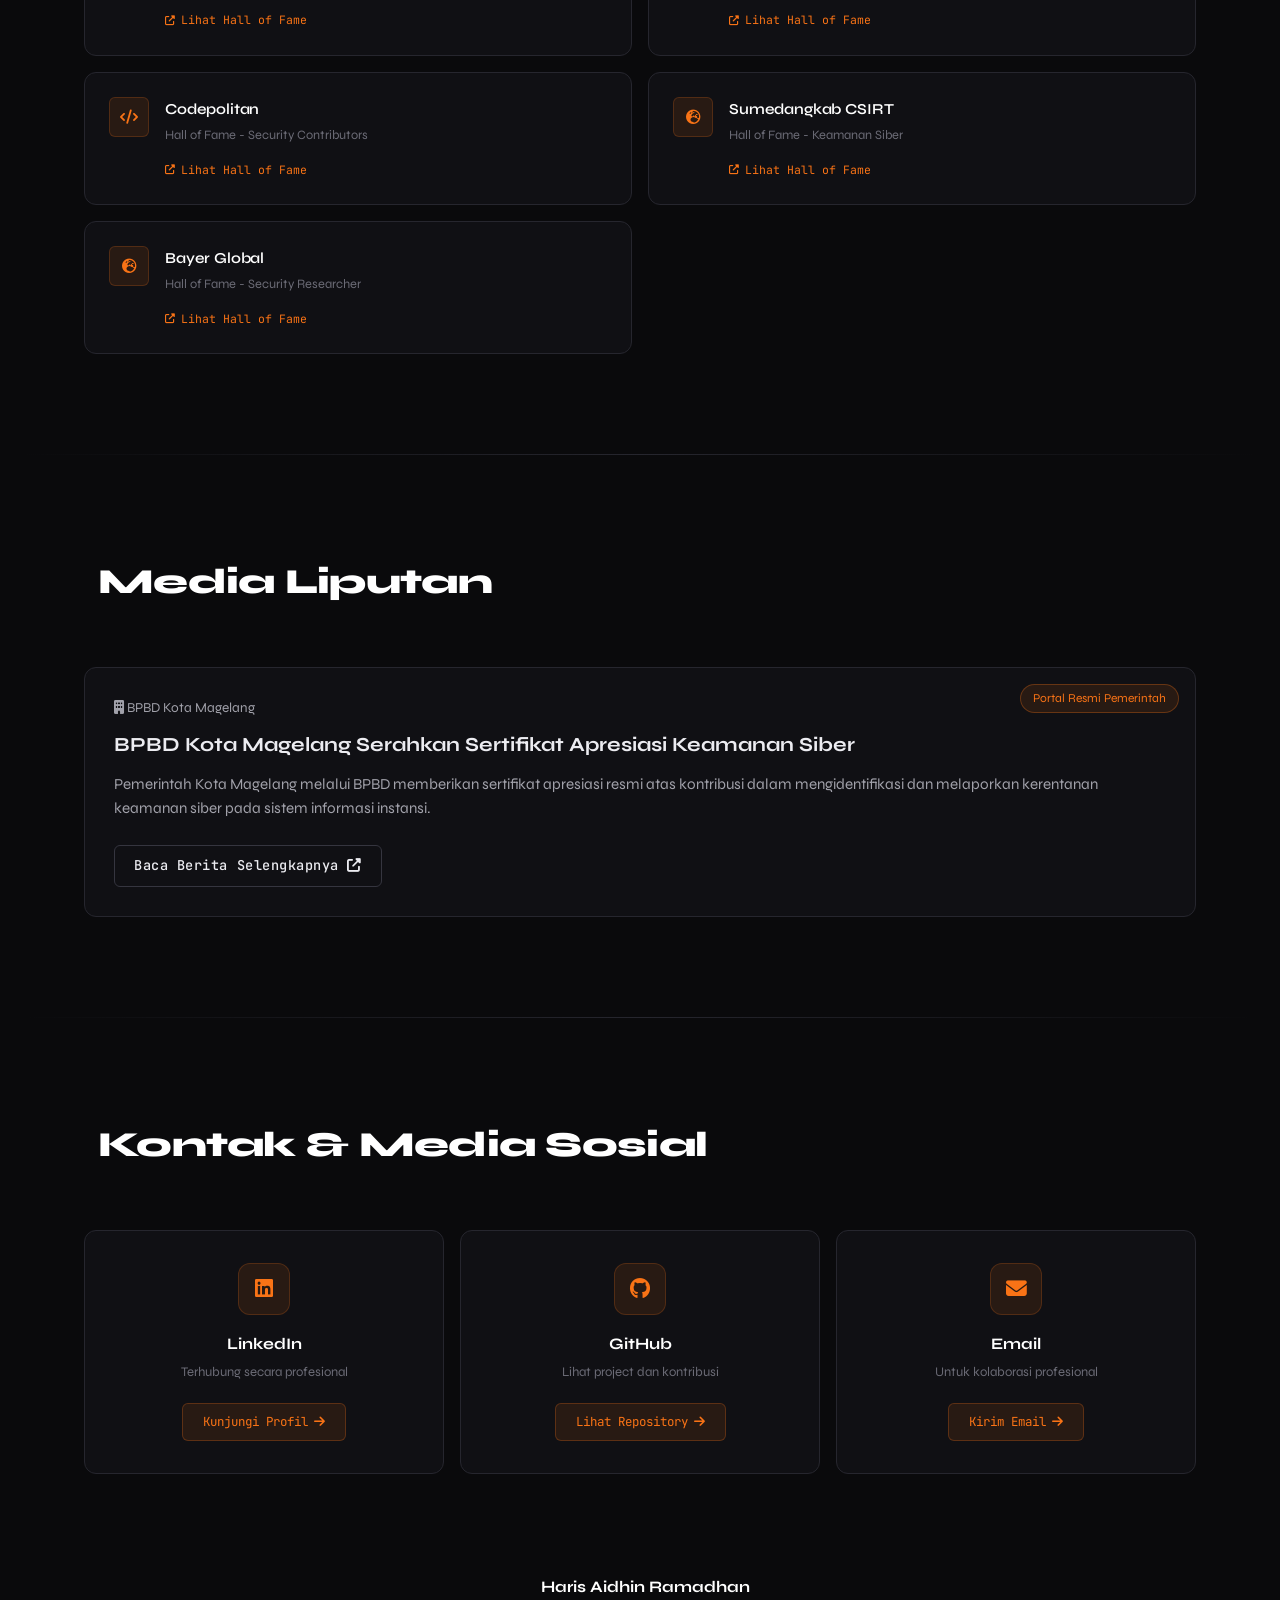
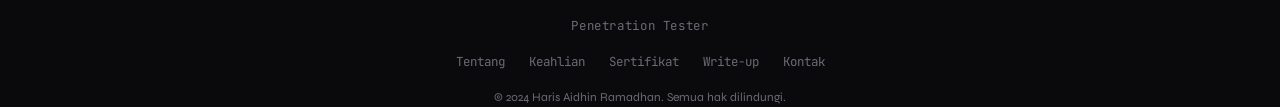
==== commit b97d4c17: "Initial commit - update" ====
--- a/index.html
+++ b/index.html
@@ -89,7 +89,7 @@
                         disclosure untuk meningkatkan keamanan sistem digital di Indonesia dan internasional.</p>
                     <div class="stats">
                         <div class="stat">
-                            <span class="stat-number" data-count="57">0</span>
+                            <span class="stat-number" data-count="58">0</span>
                             <span class="stat-label">Sertifikat</span>
                         </div>
                         <div class="stat">
@@ -196,7 +196,7 @@
                     <!-- Certificate items will be populated by JavaScript -->
                 </div>
                 <div class="certificates-note">
-                    <p><i class="fas fa-info-circle"></i> Total <strong>57 sertifikat</strong> telah diperoleh dari
+                    <p><i class="fas fa-info-circle"></i> Total <strong>58 sertifikat</strong> telah diperoleh dari
                         berbagai program keamanan siber</p>
                 </div>
             </div>
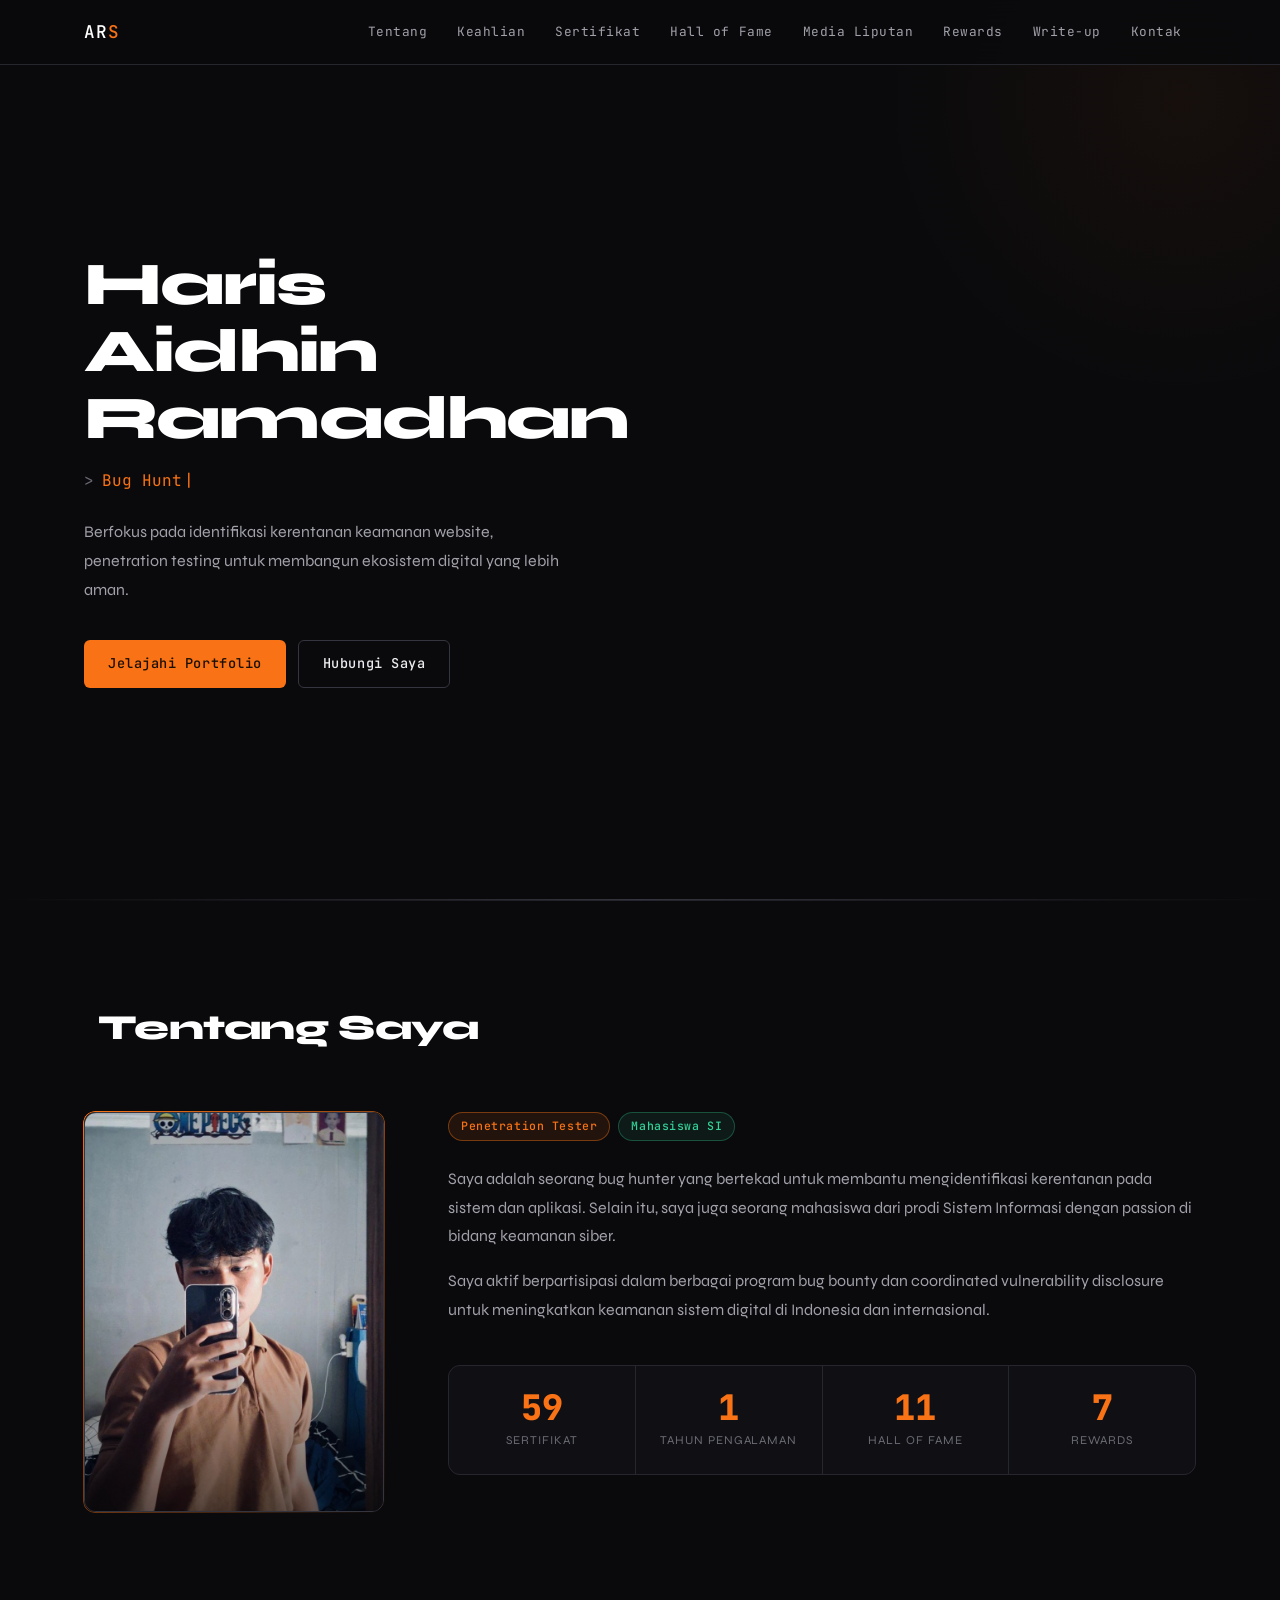
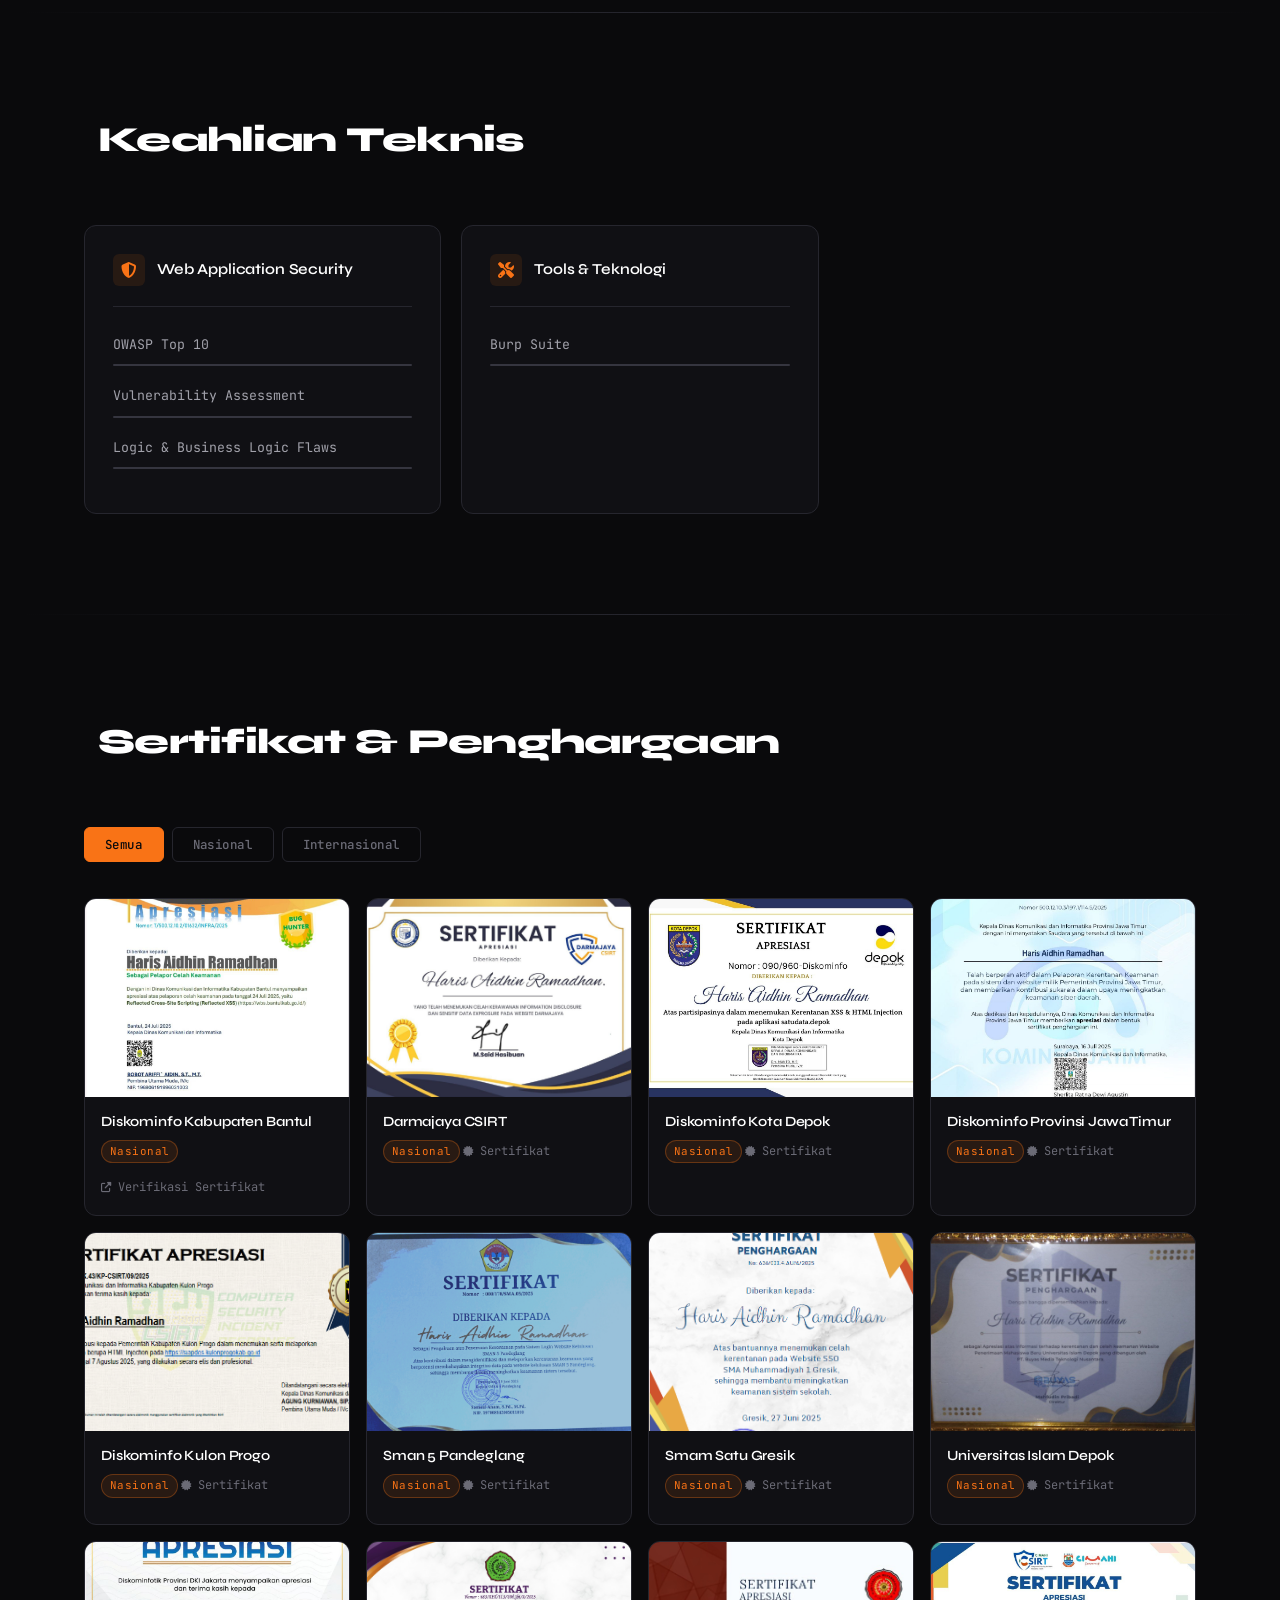
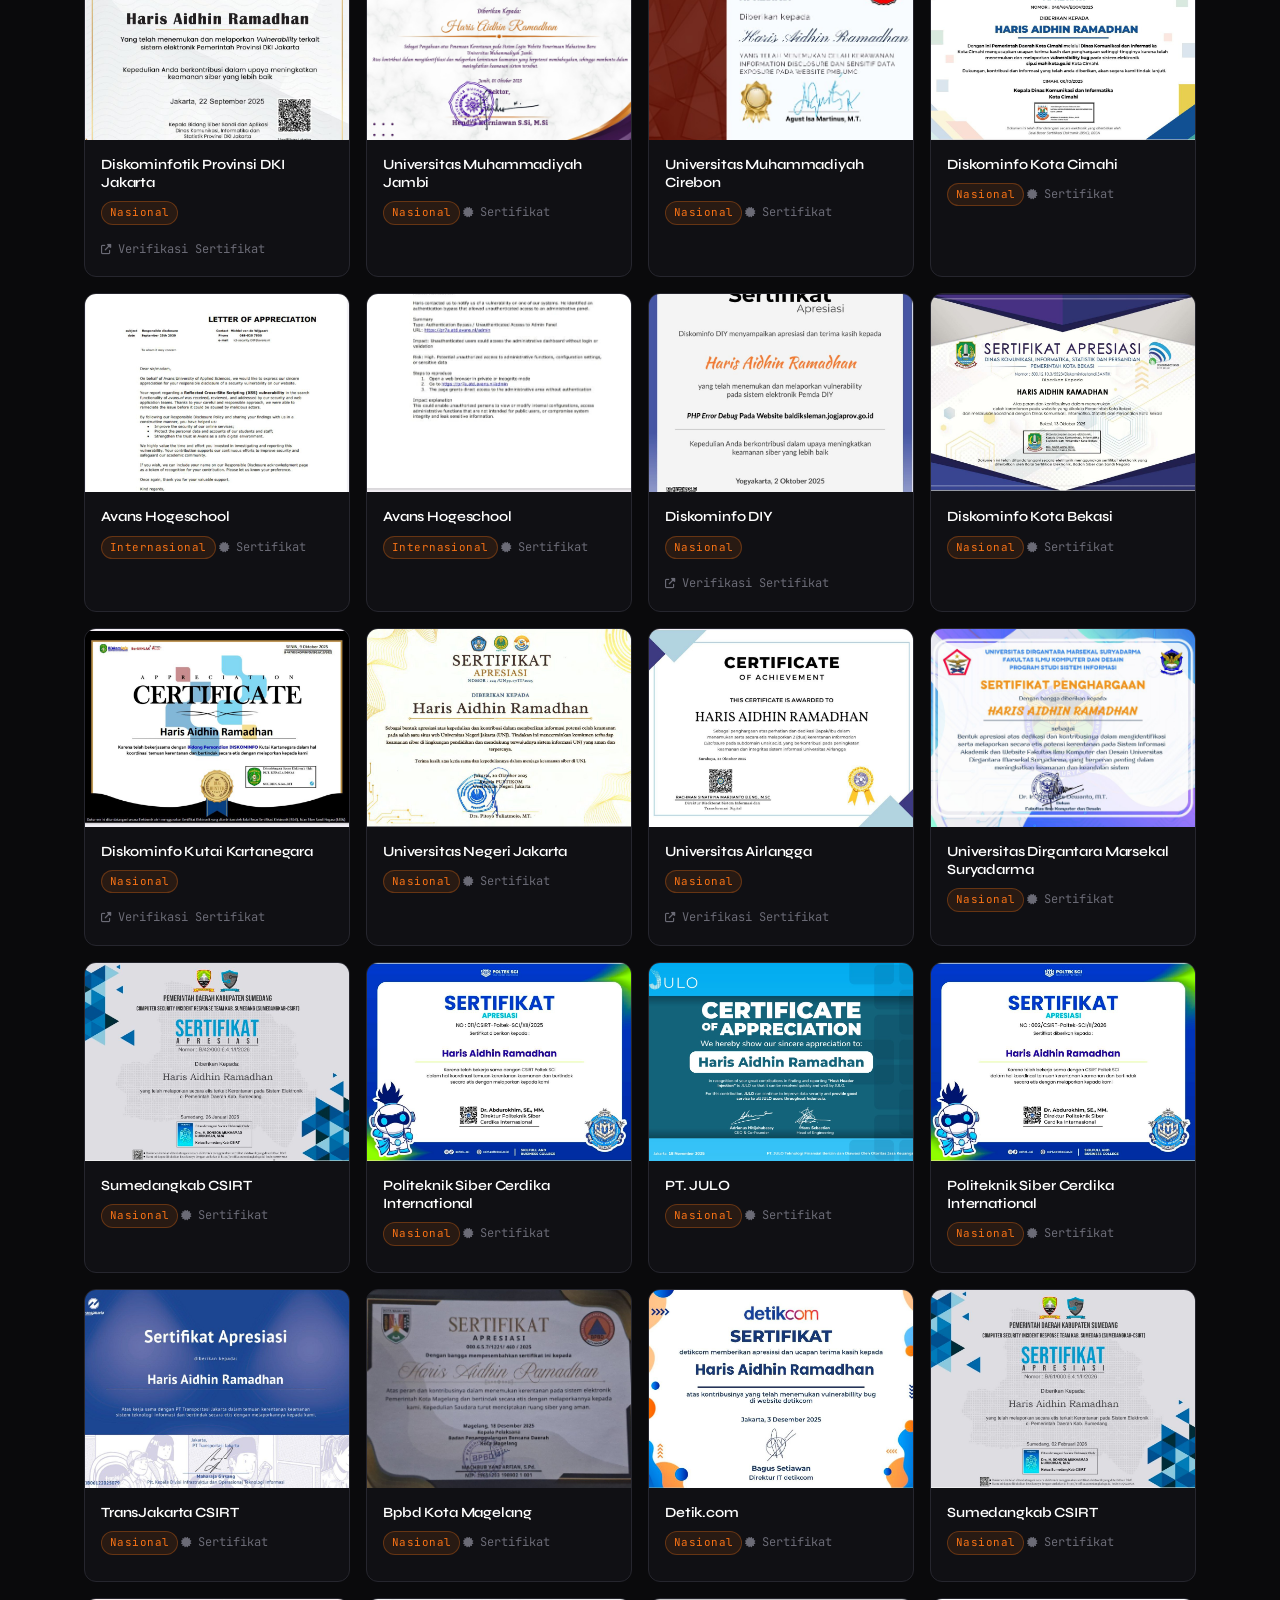
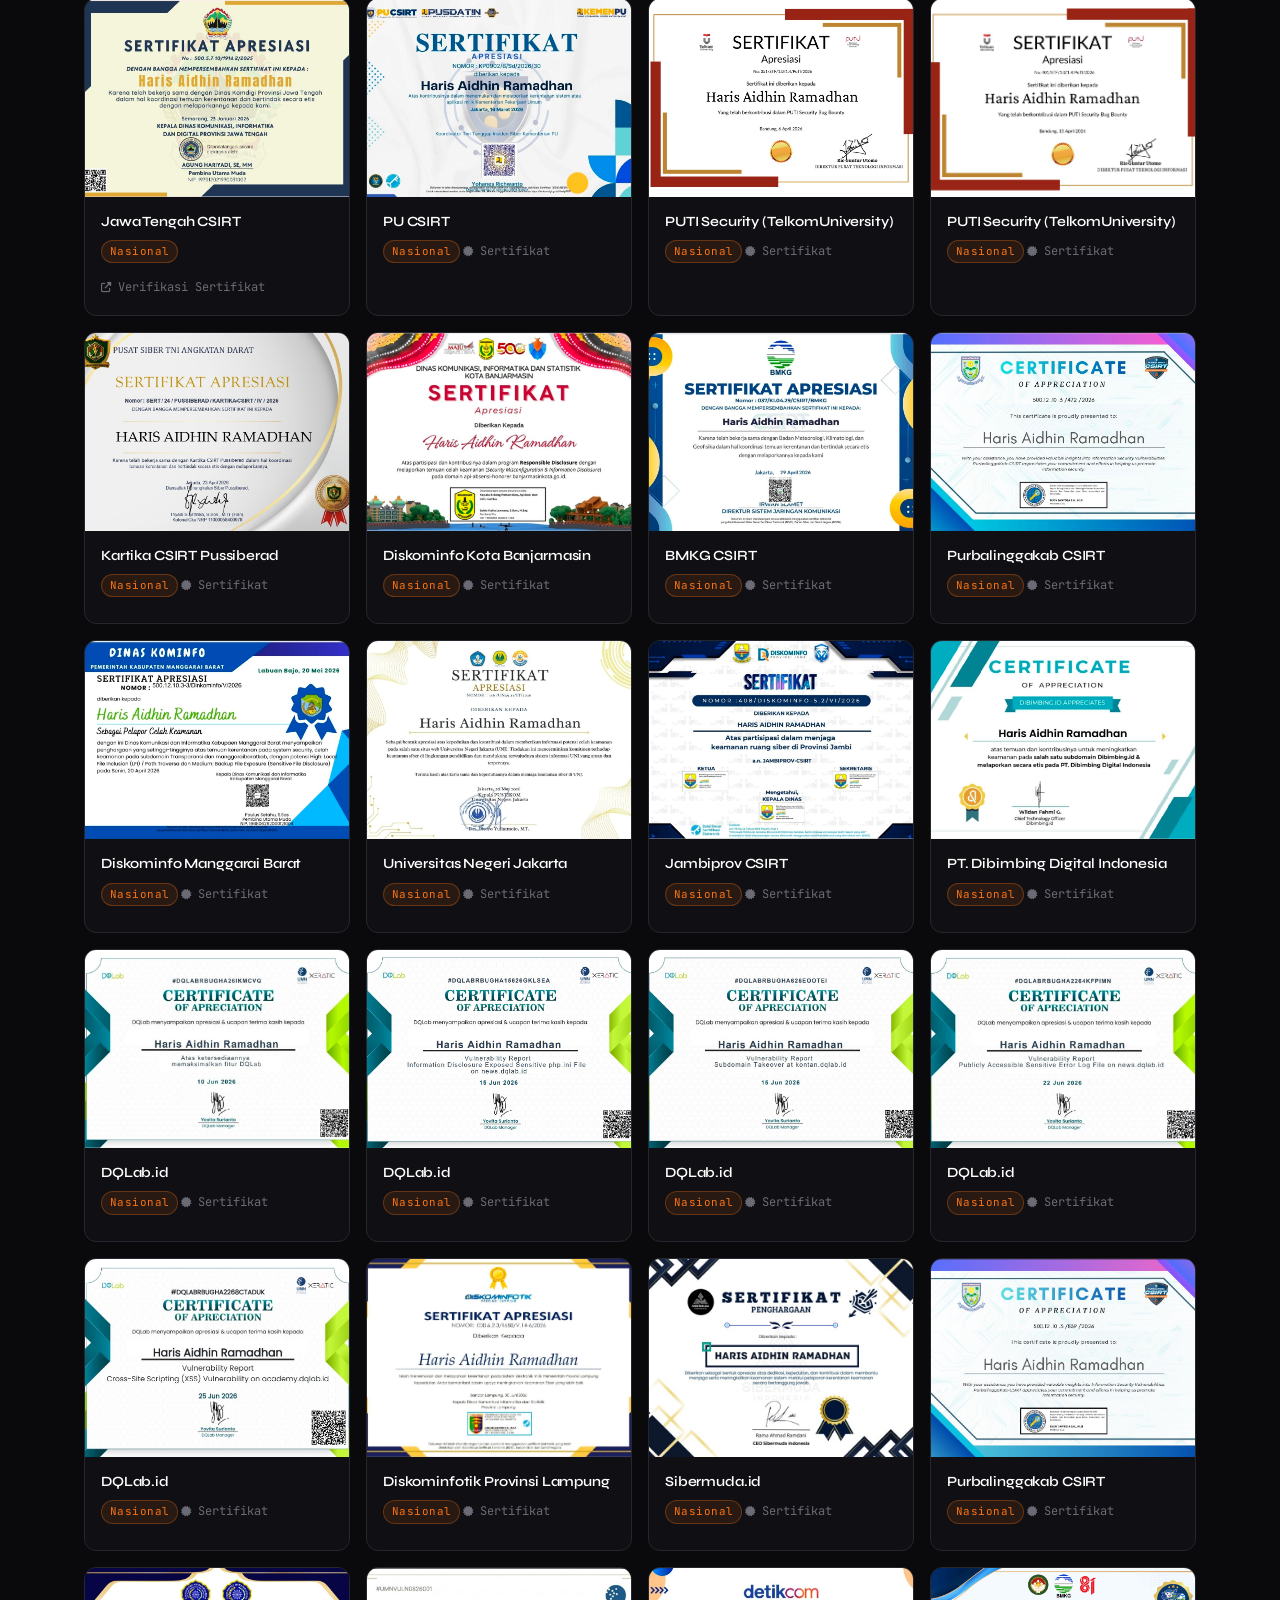
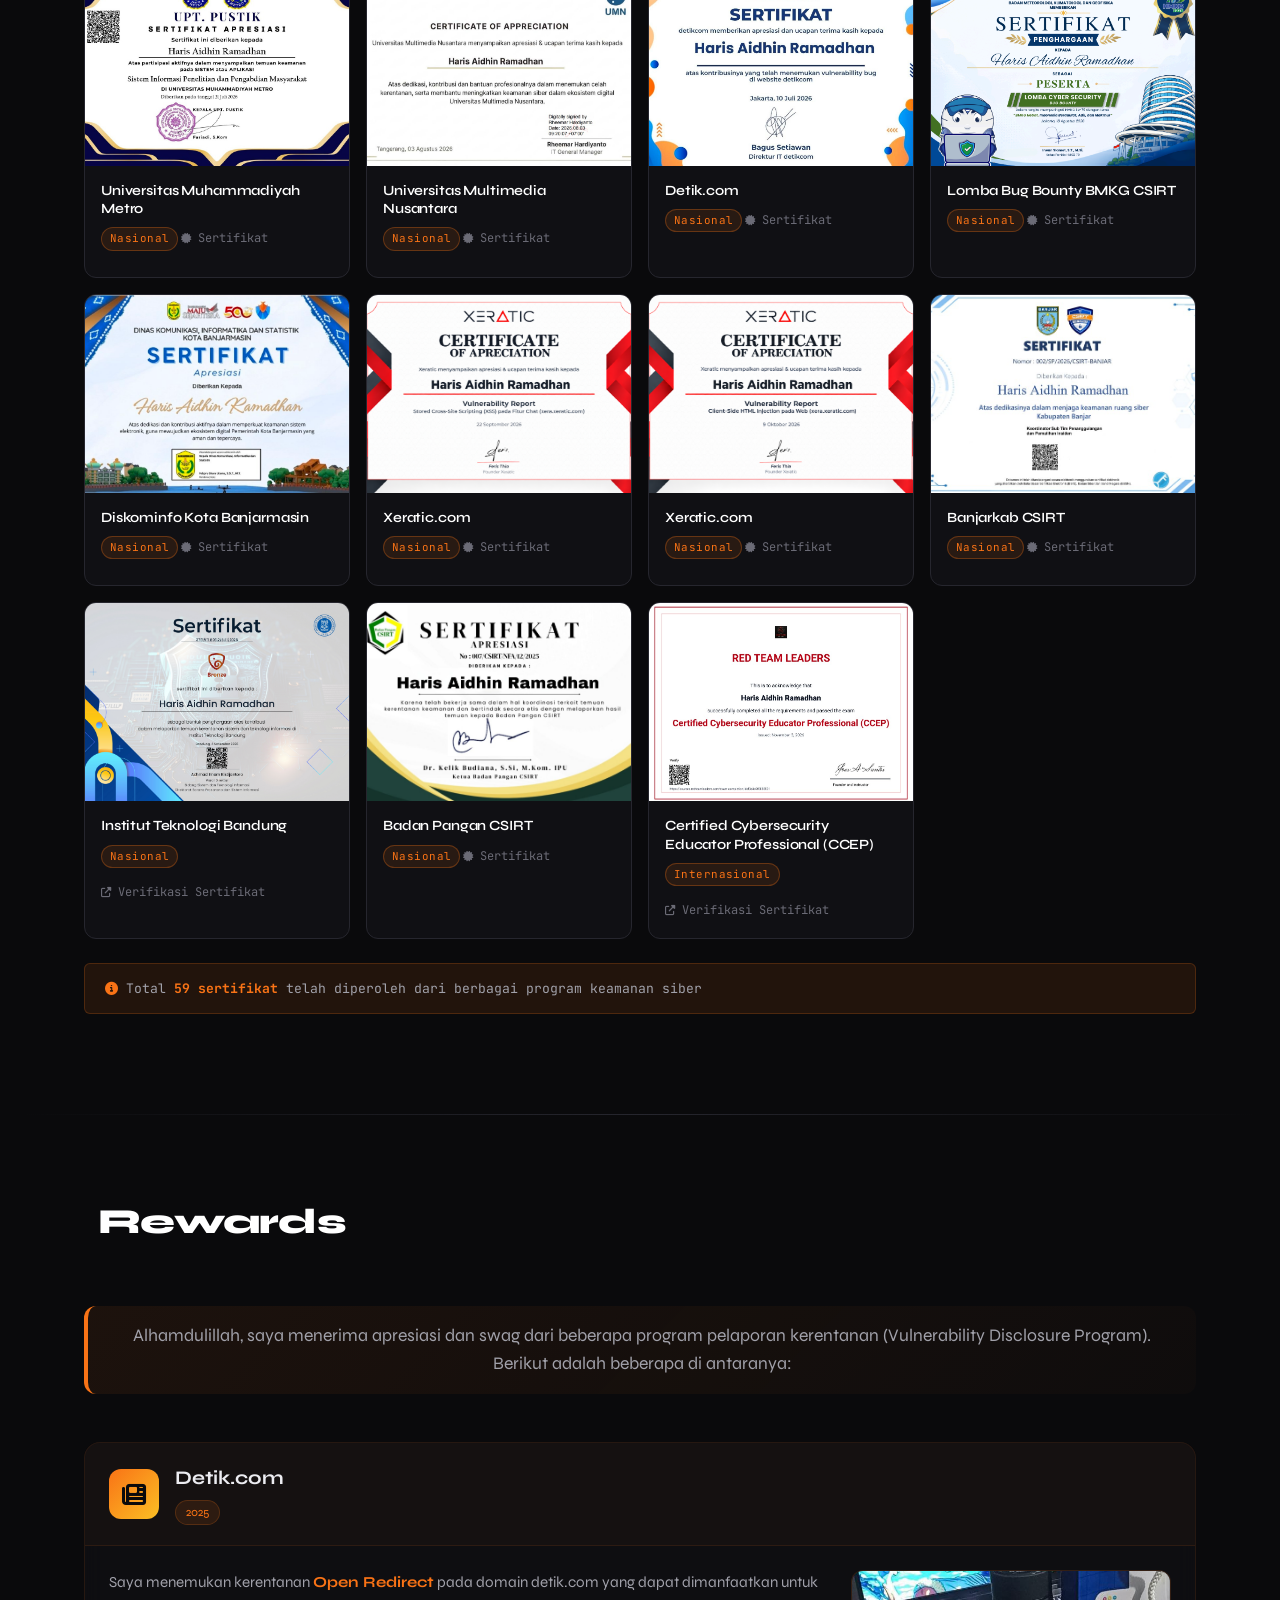
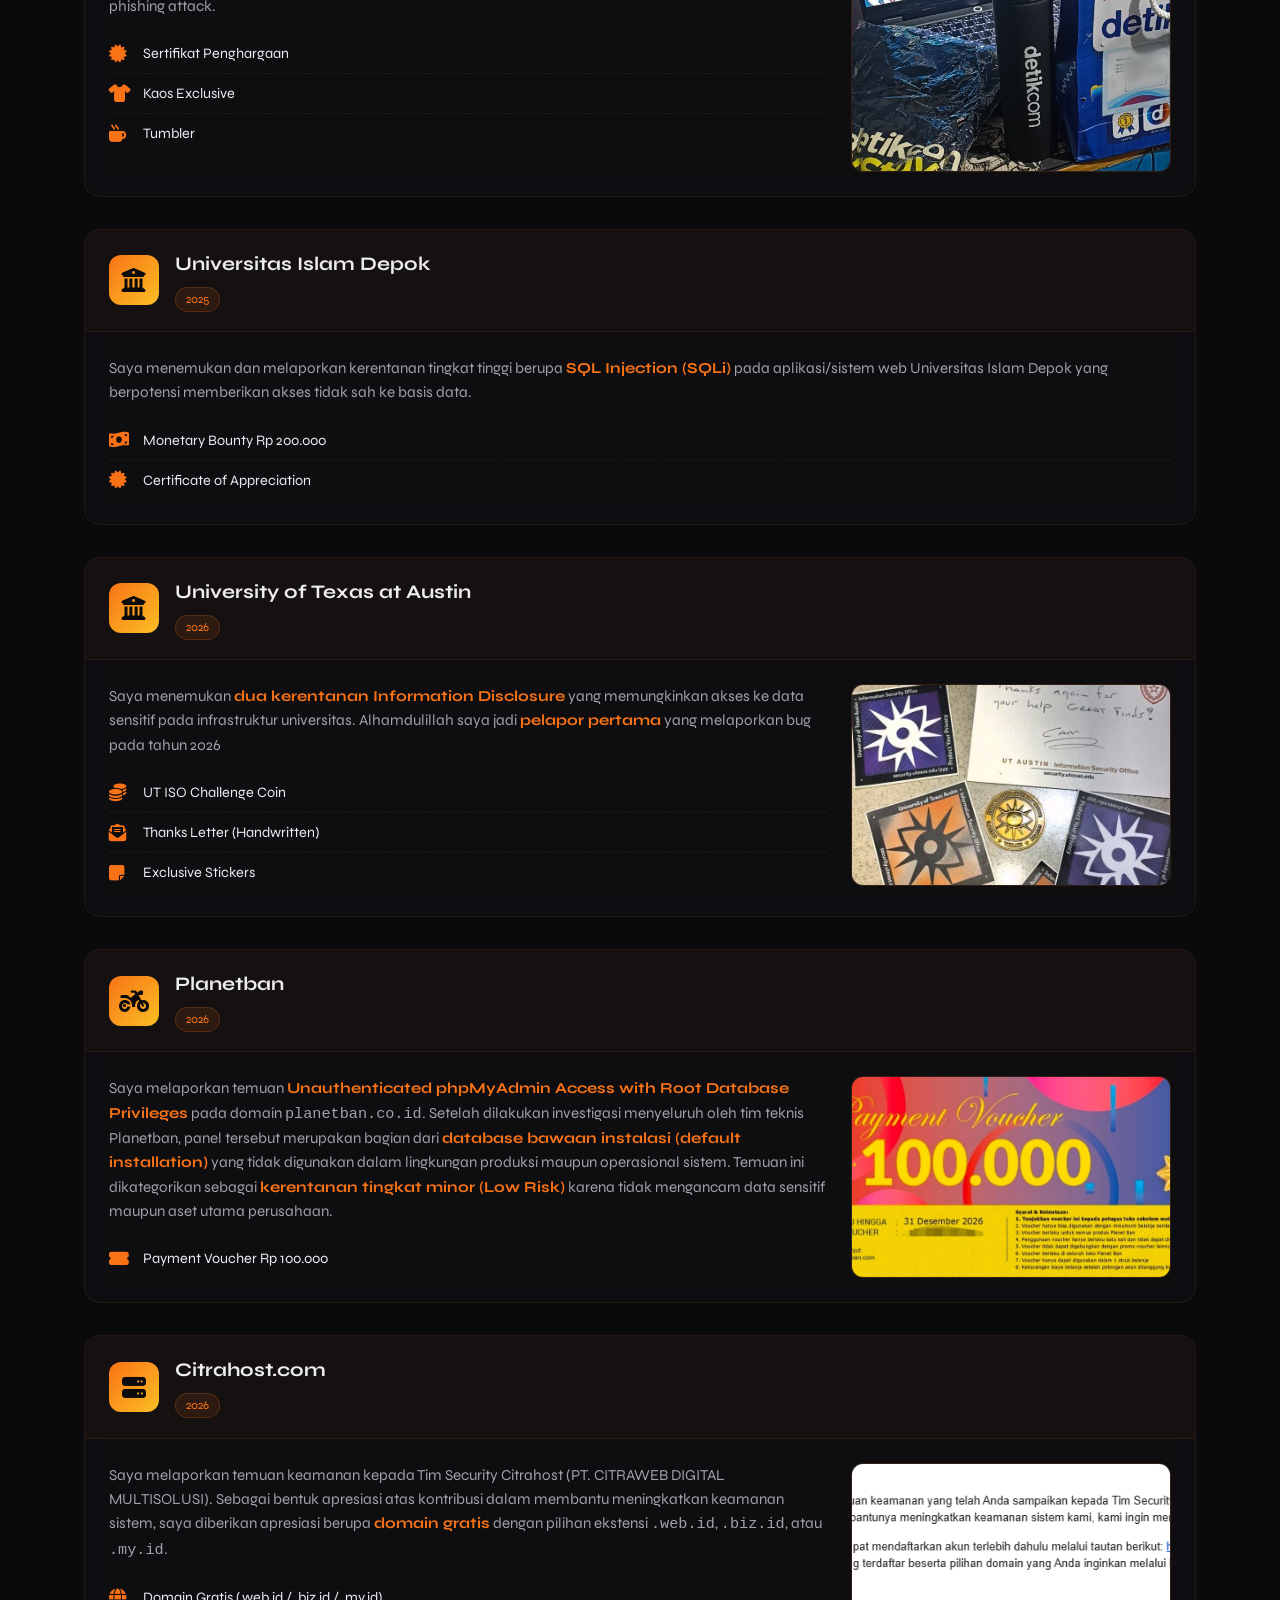
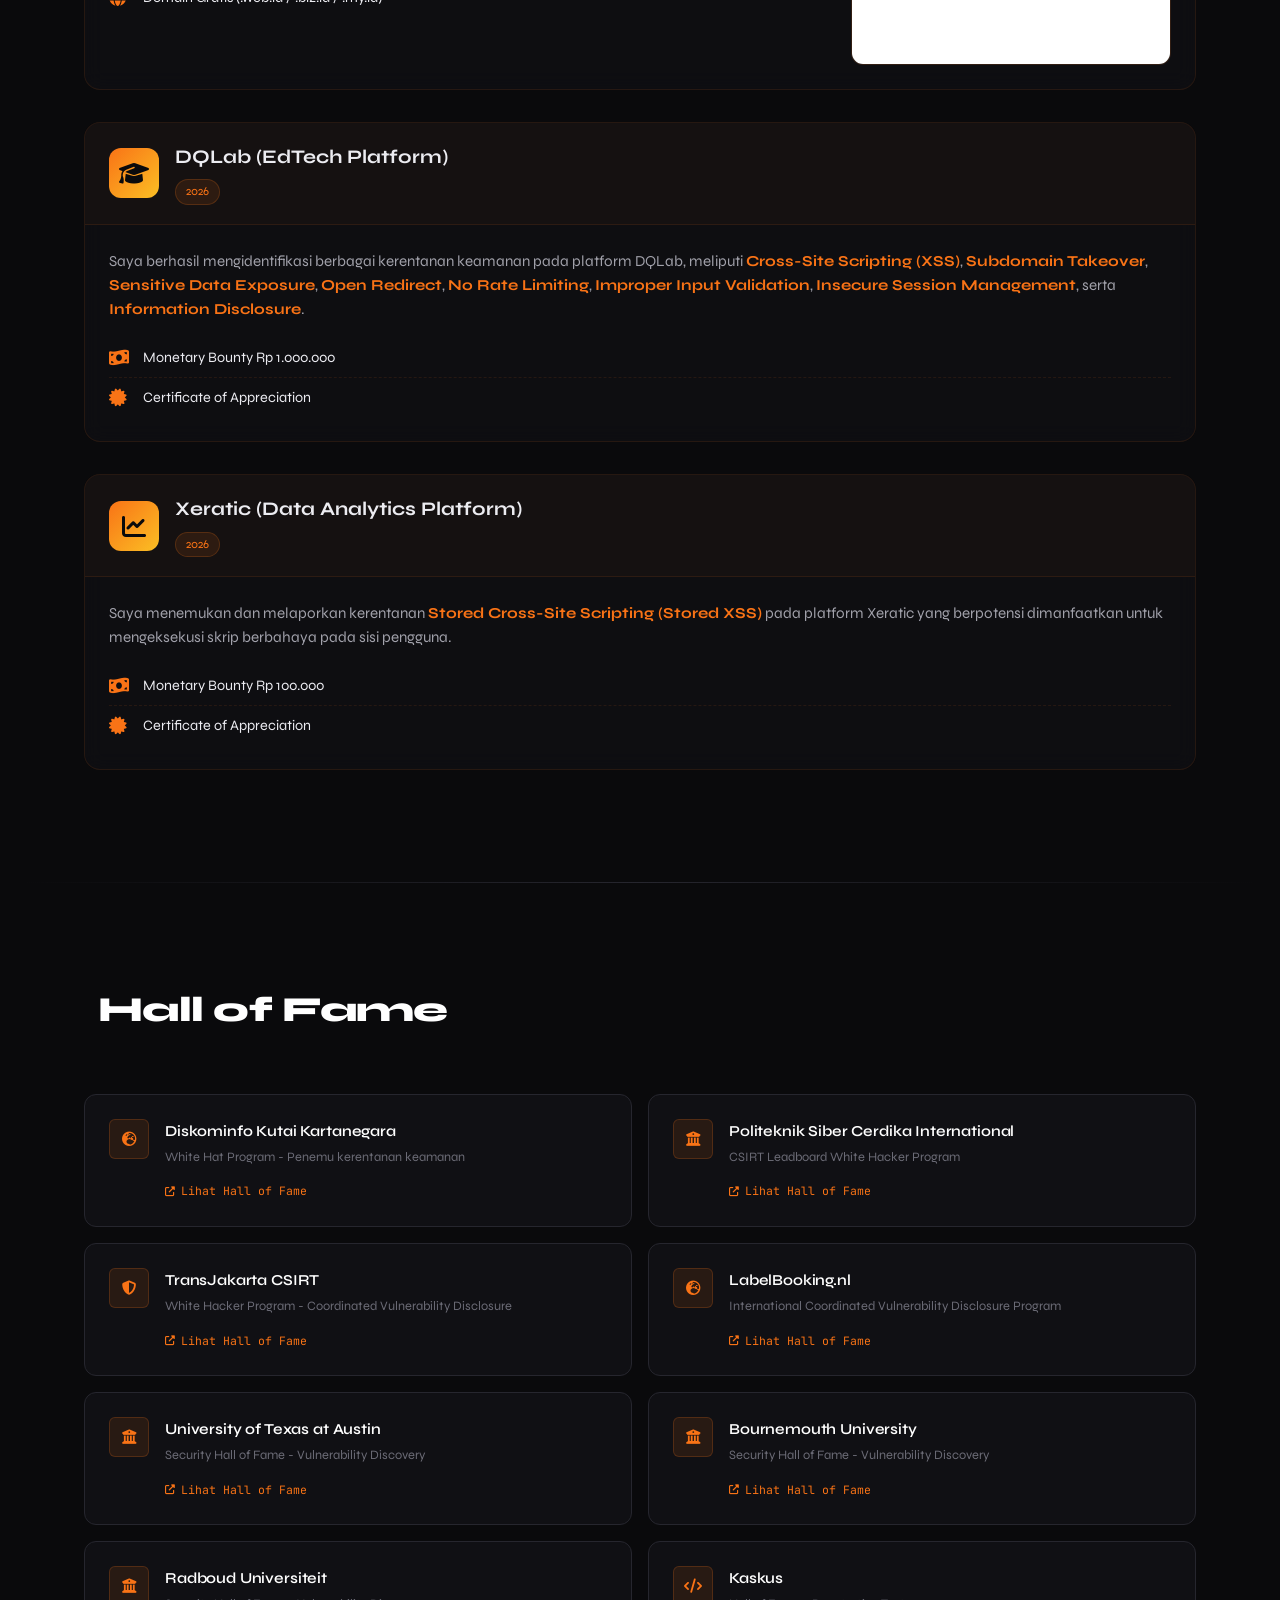
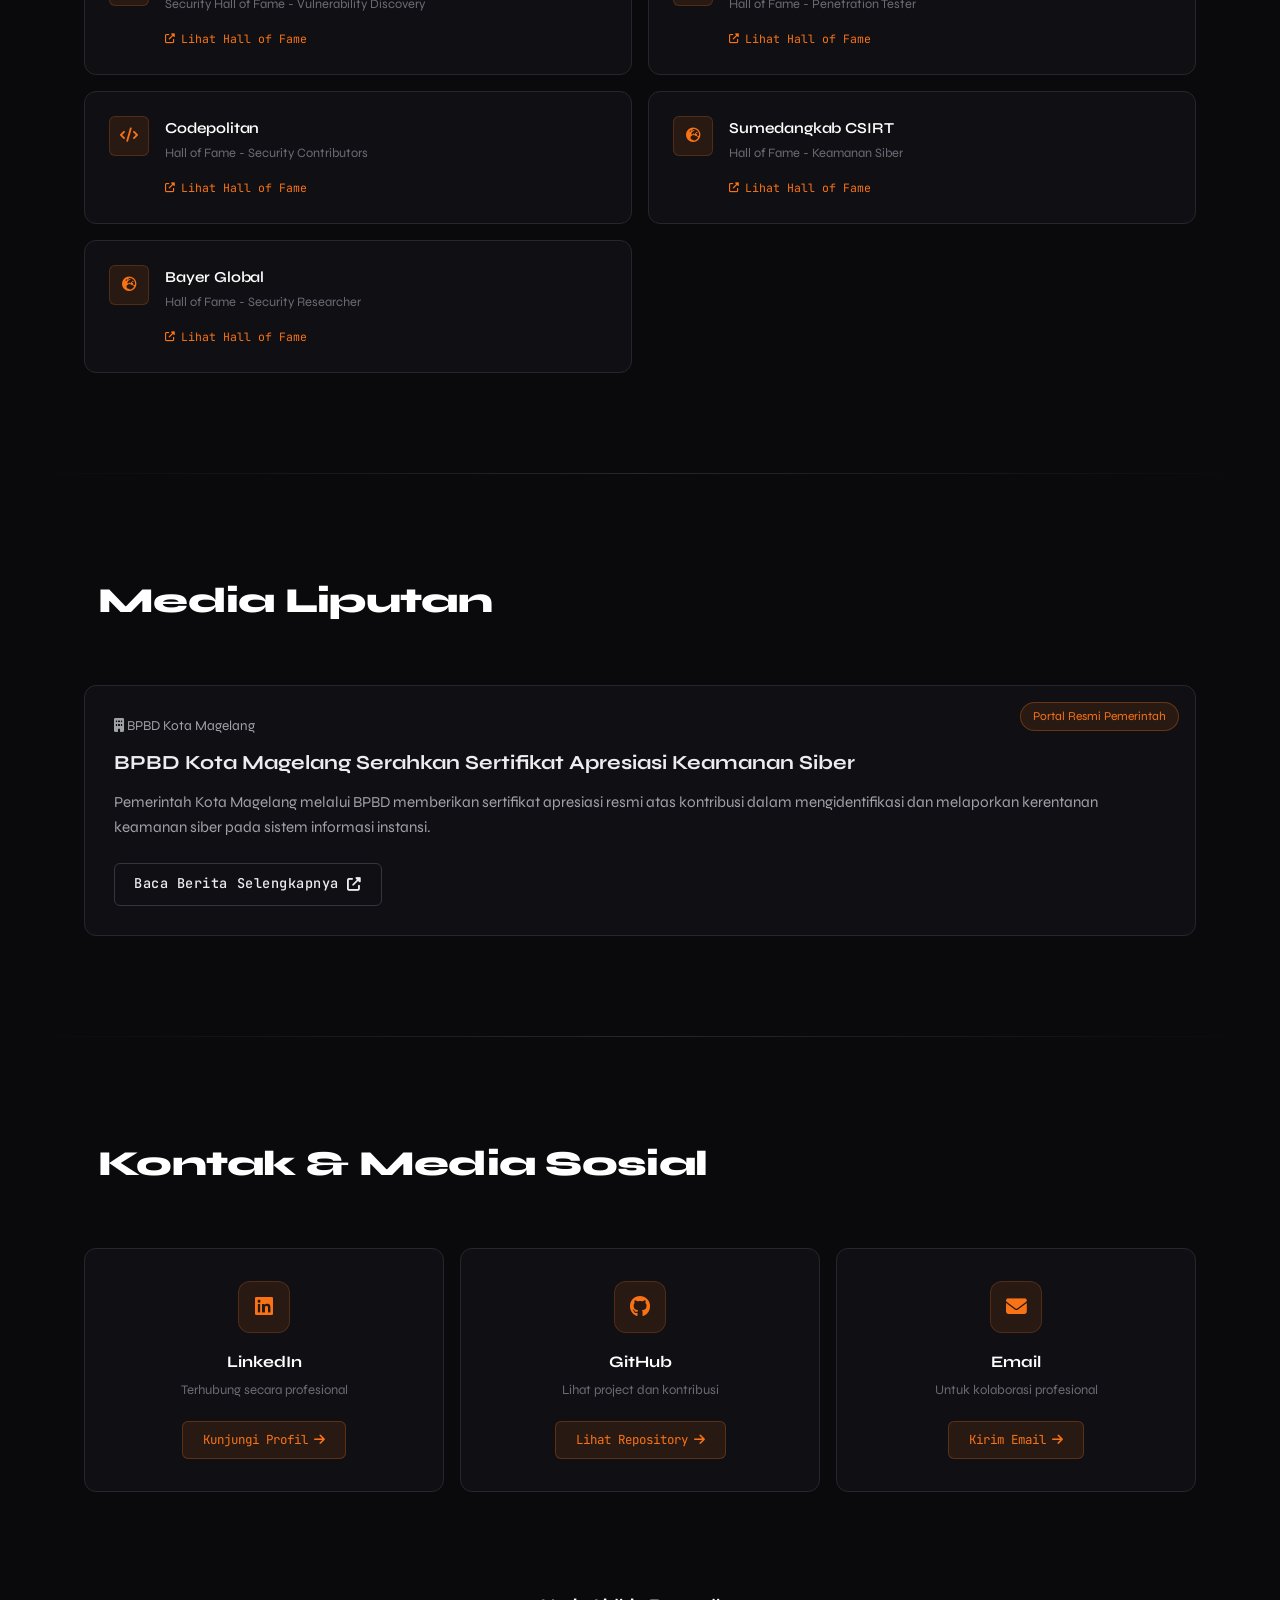
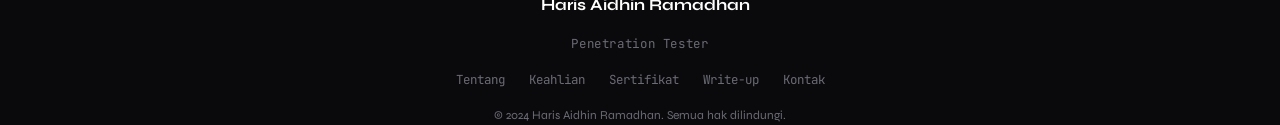
==== commit b7d728ff: "Initial commit - update" ====
--- a/index.html
+++ b/index.html
@@ -89,7 +89,7 @@
                         disclosure untuk meningkatkan keamanan sistem digital di Indonesia dan internasional.</p>
                     <div class="stats">
                         <div class="stat">
-                            <span class="stat-number" data-count="58">0</span>
+                            <span class="stat-number" data-count="59">0</span>
                             <span class="stat-label">Sertifikat</span>
                         </div>
                         <div class="stat">
@@ -196,7 +196,7 @@
                     <!-- Certificate items will be populated by JavaScript -->
                 </div>
                 <div class="certificates-note">
-                    <p><i class="fas fa-info-circle"></i> Total <strong>58 sertifikat</strong> telah diperoleh dari
+                    <p><i class="fas fa-info-circle"></i> Total <strong>59 sertifikat</strong> telah diperoleh dari
                         berbagai program keamanan siber</p>
                 </div>
             </div>
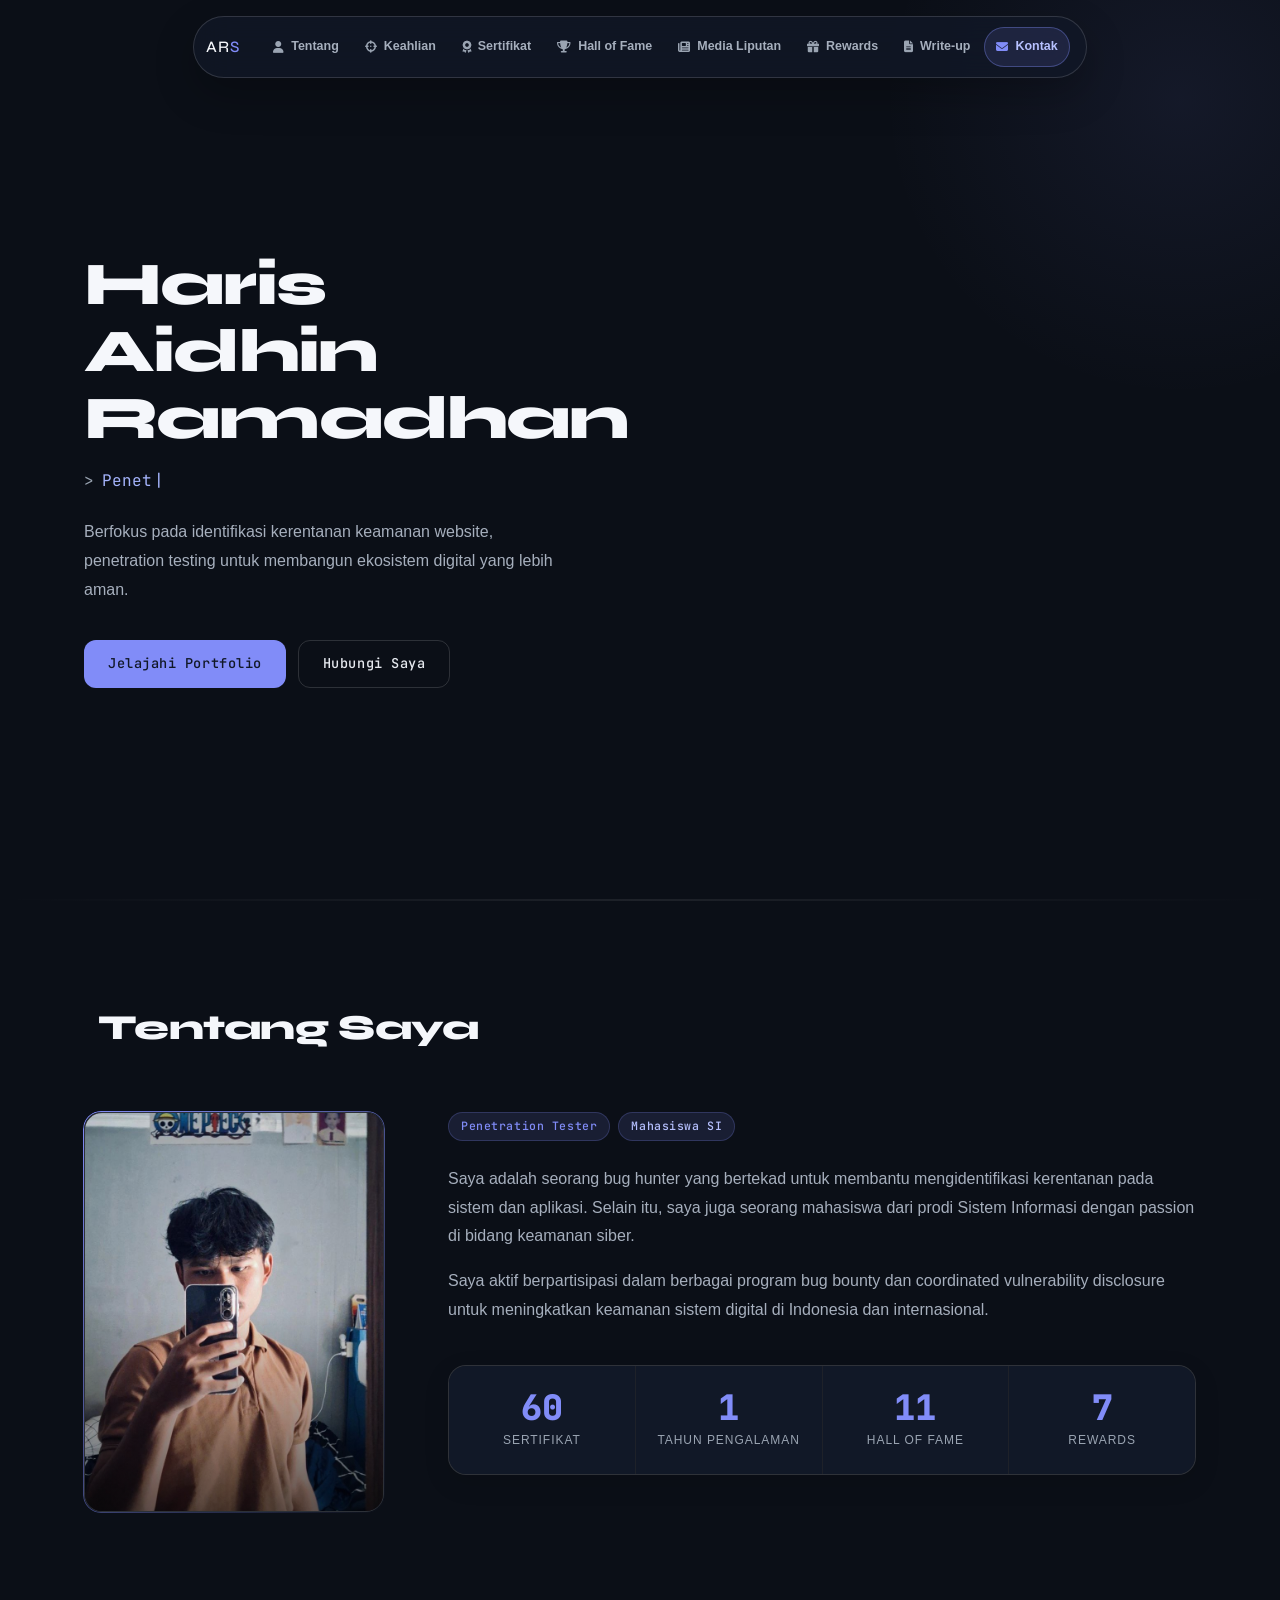
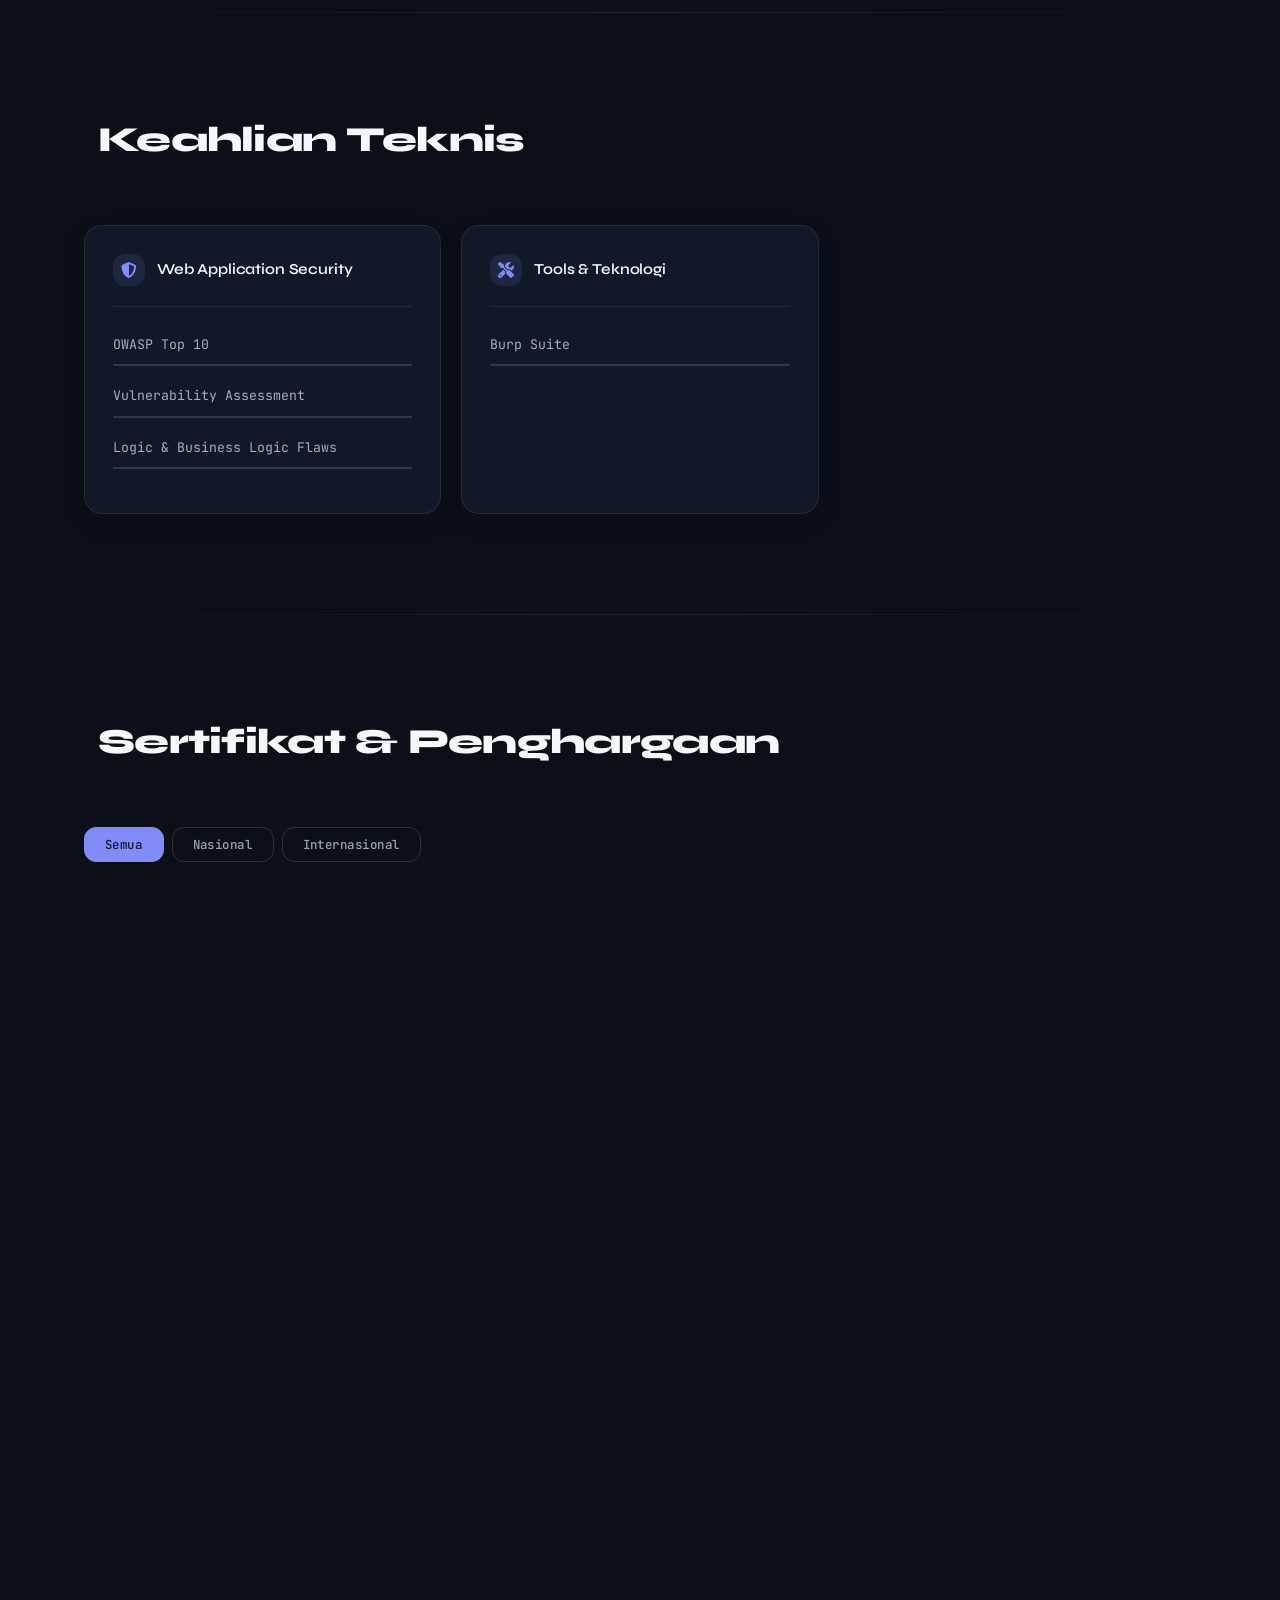
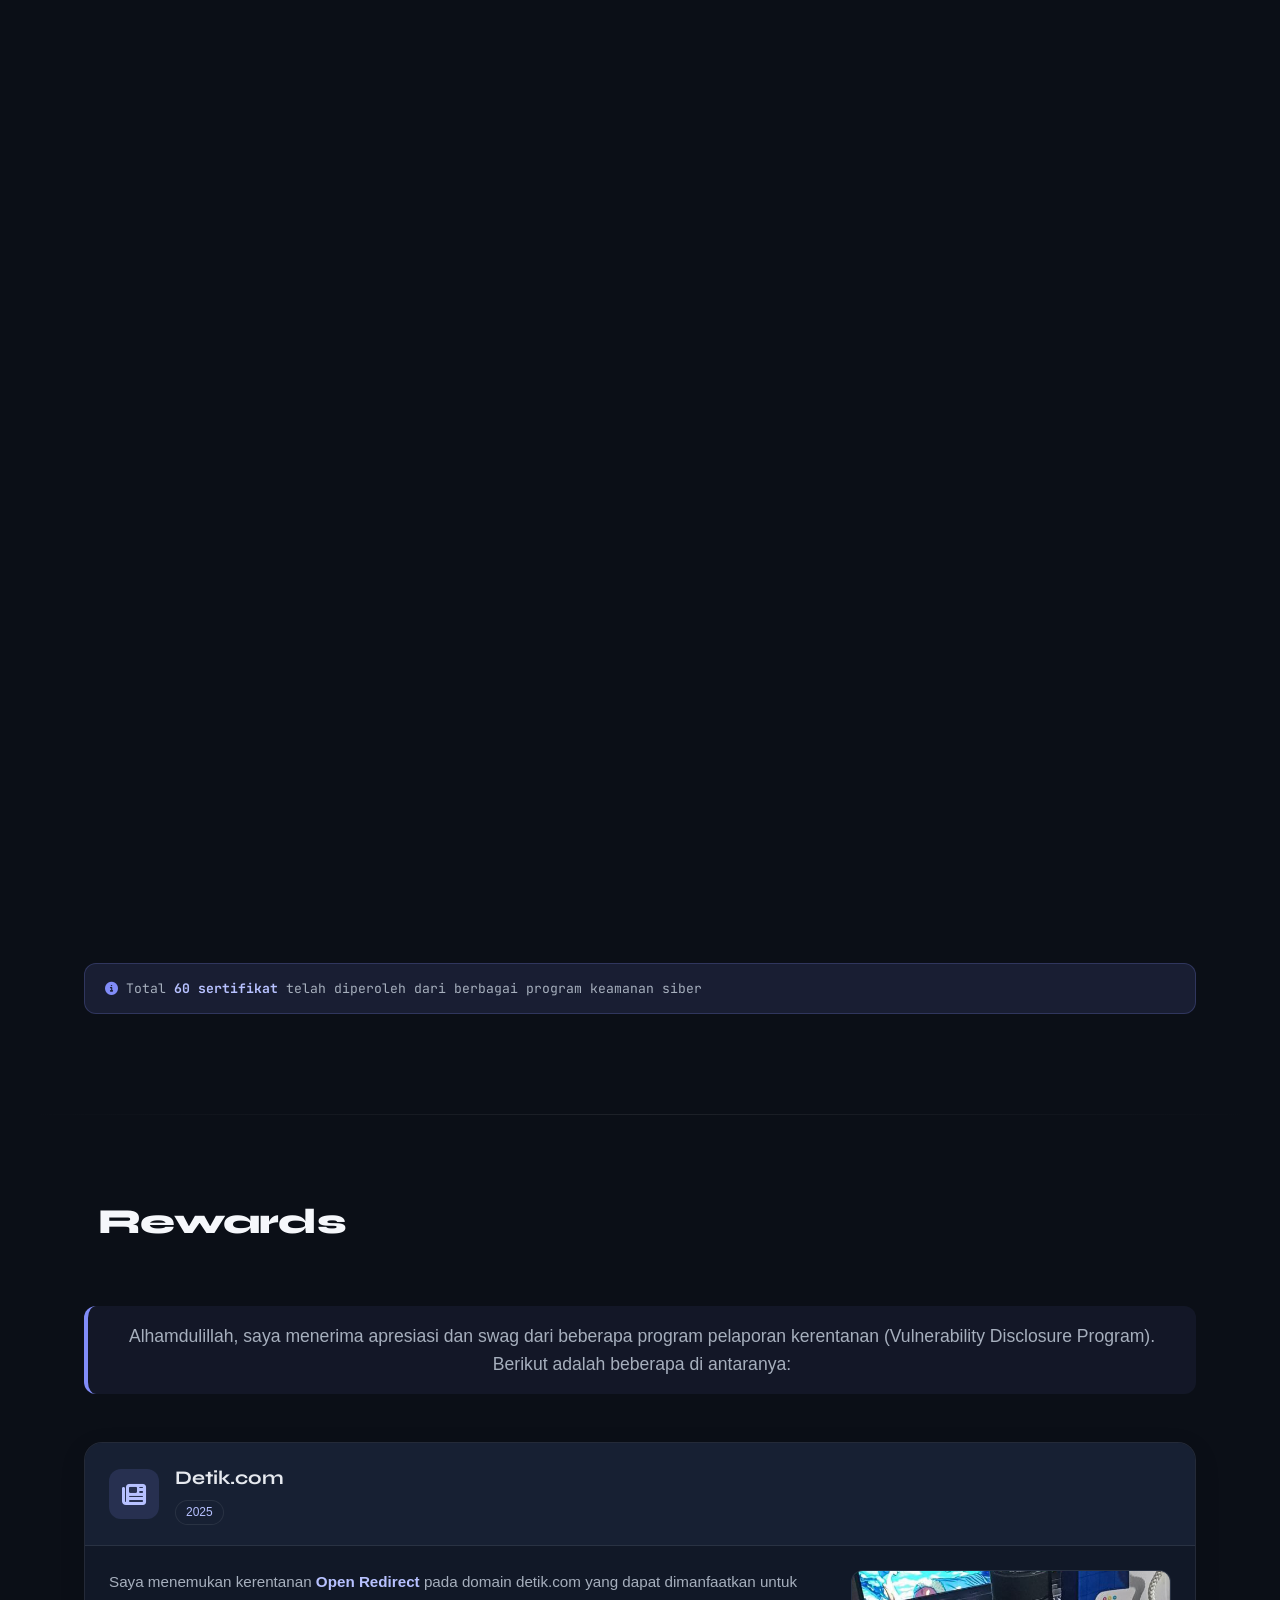
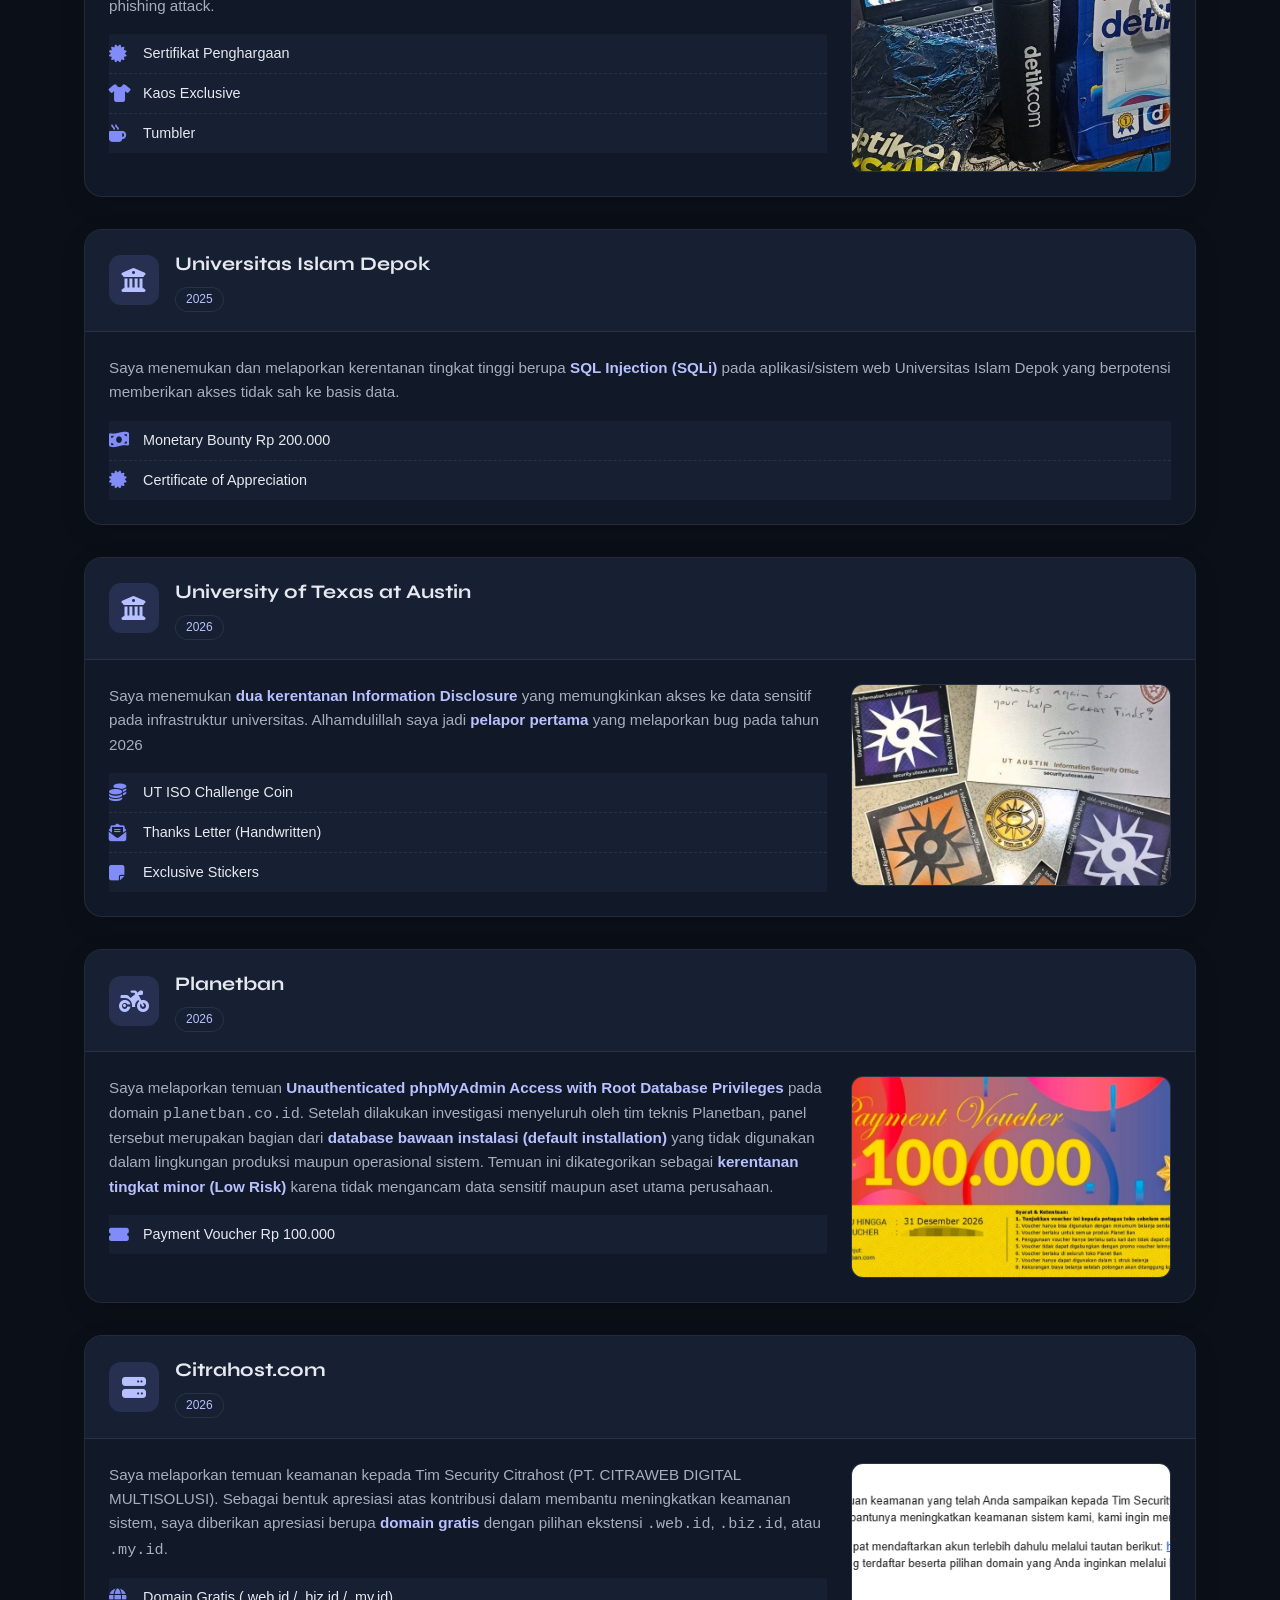
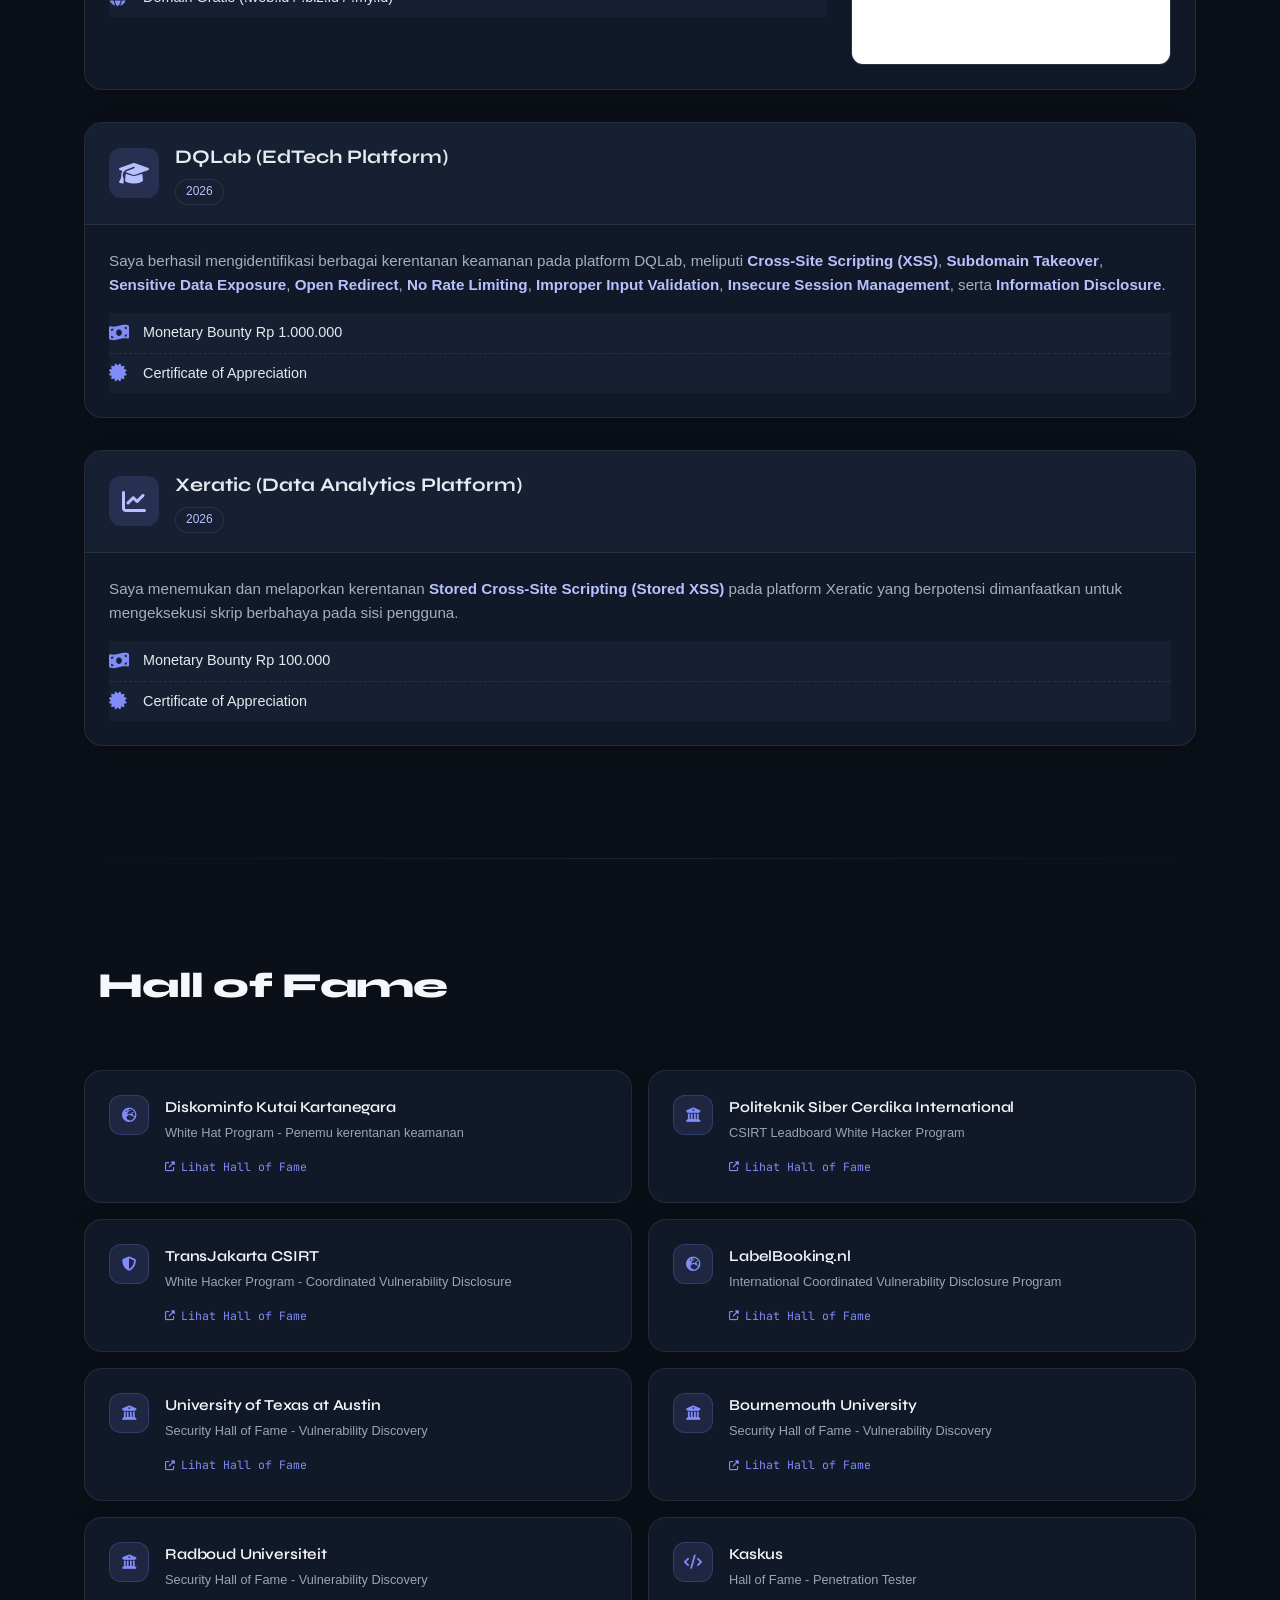
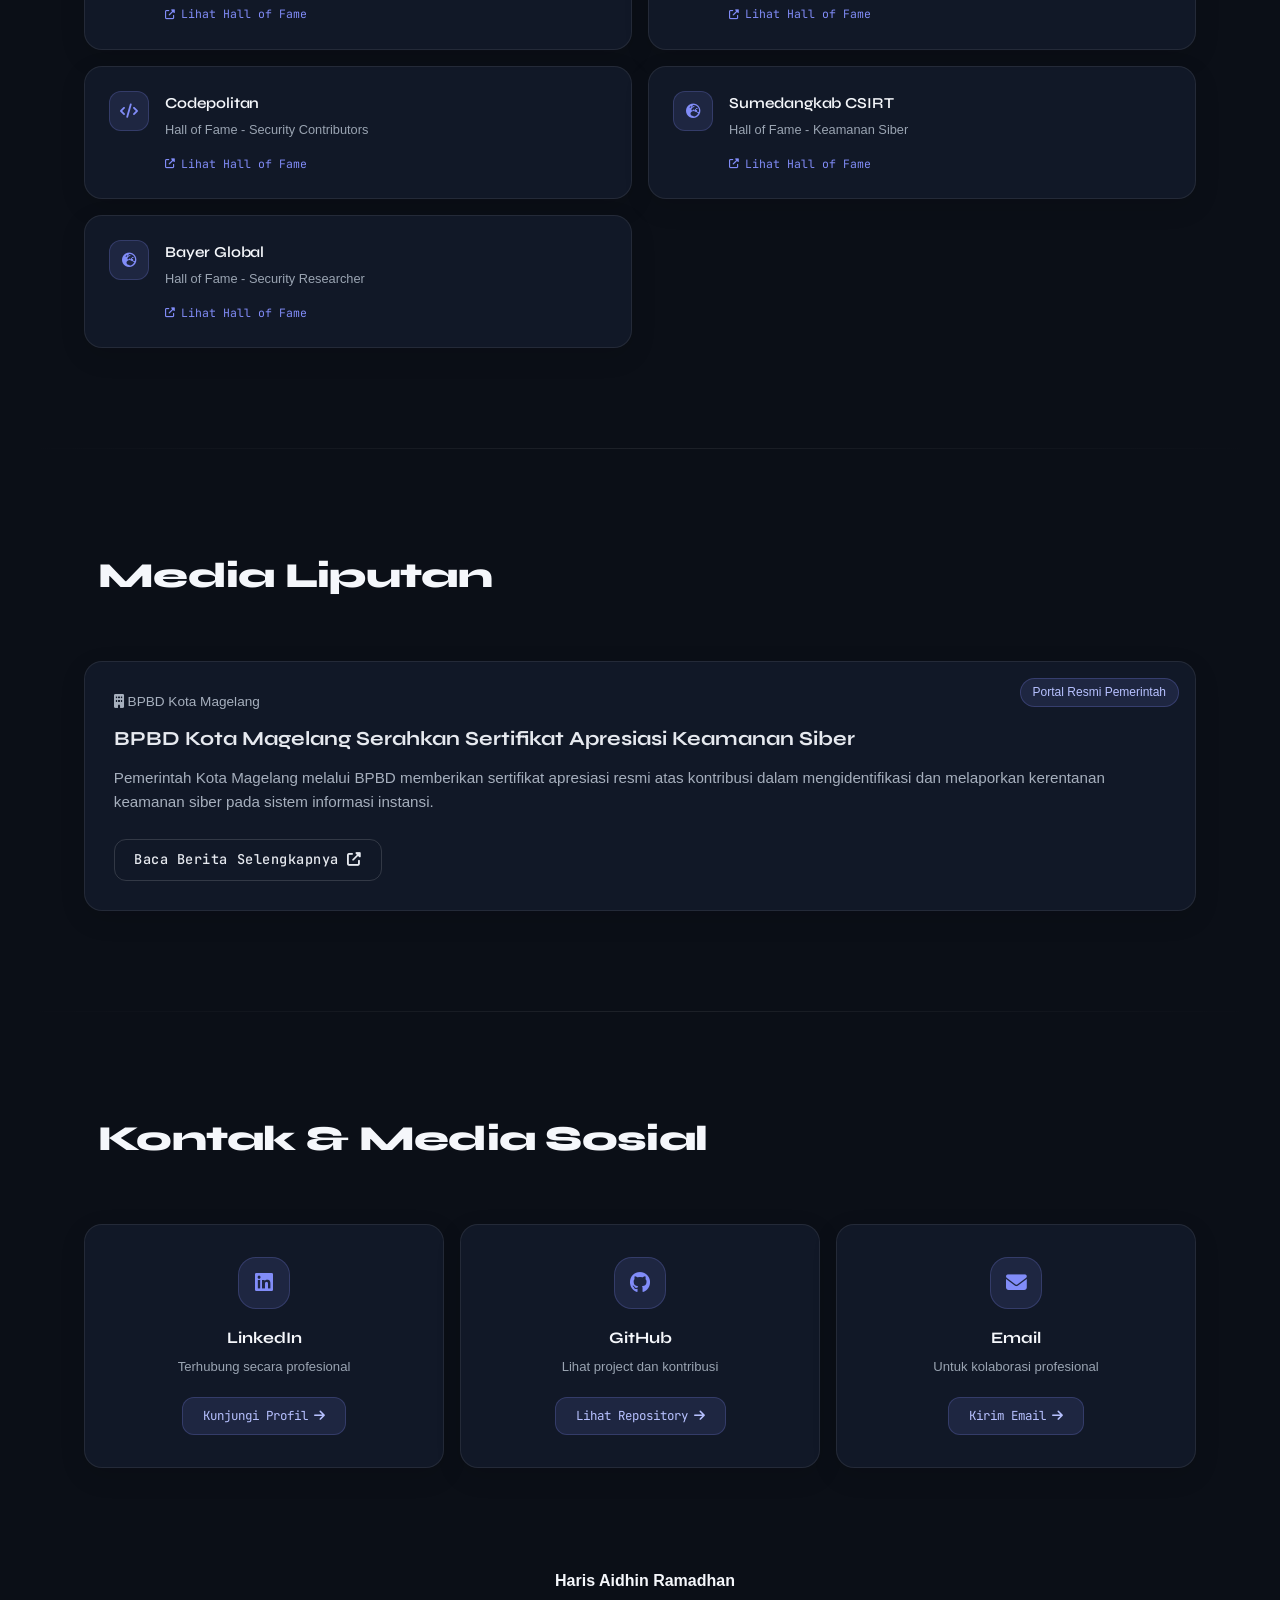
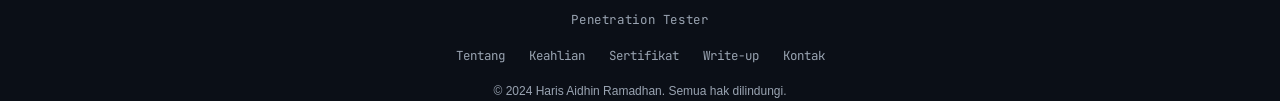
==== commit bce62ad5: "Initial commit - update" ====
--- a/index.html
+++ b/index.html
@@ -24,21 +24,24 @@
 
                     <span>AR<span class="logo-accent">S</span></span>
                 </div>
-                <ul class="nav-menu">
-                    <li class="nav-item"><a href="#about" class="nav-link">Tentang</a></li>
-                    <li class="nav-item"><a href="#skills" class="nav-link">Keahlian</a></li>
-                    <li class="nav-item"><a href="#certificates" class="nav-link">Sertifikat</a></li>
-                    <li class="nav-item"><a href="#hall-of-fame" class="nav-link">Hall of Fame</a></li>
-                    <li class="nav-item"><a href="#press" class="nav-link">Media Liputan</a></li>
-                    <li class="nav-item"><a href="#bounty" class="nav-link">Rewards</a></li>
-                    <li class="nav-item"><a href="writeup.html" class="nav-link">Write-up</a></li>
-                    <li class="nav-item"><a href="#contact" class="nav-link">Kontak</a></li>
-                </ul>
-                <div class="hamburger">
-                    <span></span>
-                    <span></span>
-                    <span></span>
-                </div>
+            </div>
+            <ul class="nav-menu">
+                <li class="nav-item"><a href="#about" class="nav-link"><i class="fas fa-user" aria-hidden="true"></i><span>Tentang</span></a></li>
+                <li class="nav-item"><a href="#skills" class="nav-link"><i class="fas fa-crosshairs" aria-hidden="true"></i><span>Keahlian</span></a></li>
+                <li class="nav-item"><a href="#certificates" class="nav-link"><i class="fas fa-award" aria-hidden="true"></i><span>Sertifikat</span></a></li>
+                <li class="nav-item"><a href="#hall-of-fame" class="nav-link"><i class="fas fa-trophy" aria-hidden="true"></i><span>Hall of Fame</span></a></li>
+                <li class="nav-item"><a href="#press" class="nav-link"><i class="fas fa-newspaper" aria-hidden="true"></i><span>Media Liputan</span></a></li>
+                <li class="nav-item"><a href="#bounty" class="nav-link"><i class="fas fa-gift" aria-hidden="true"></i><span>Rewards</span></a></li>
+                <li class="nav-item"><a href="writeup.html" class="nav-link"><i class="fas fa-file-alt" aria-hidden="true"></i><span>Write-up</span></a></li>
+                <li class="nav-item"><a href="#contact" class="nav-link"><i class="fas fa-envelope" aria-hidden="true"></i><span>Kontak</span></a></li>
+            </ul>
+            <button class="nav-more" type="button" aria-label="Menu" aria-expanded="false">
+                <i class="fas fa-ellipsis" aria-hidden="true"></i>
+            </button>
+            <div class="nav-sheet-backdrop"></div>
+            <div class="nav-sheet">
+                <div class="nav-sheet-handle"></div>
+                <ul class="nav-sheet-list"></ul>
             </div>
         </div>
     </header>
@@ -89,7 +92,7 @@
                         disclosure untuk meningkatkan keamanan sistem digital di Indonesia dan internasional.</p>
                     <div class="stats">
                         <div class="stat">
-                            <span class="stat-number" data-count="59">0</span>
+                            <span class="stat-number" data-count="60">0</span>
                             <span class="stat-label">Sertifikat</span>
                         </div>
                         <div class="stat">
@@ -196,7 +199,7 @@
                     <!-- Certificate items will be populated by JavaScript -->
                 </div>
                 <div class="certificates-note">
-                    <p><i class="fas fa-info-circle"></i> Total <strong>59 sertifikat</strong> telah diperoleh dari
+                    <p><i class="fas fa-info-circle"></i> Total <strong>60 sertifikat</strong> telah diperoleh dari
                         berbagai program keamanan siber</p>
                 </div>
             </div>
--- a/css/style.css
+++ b/css/style.css
@@ -8,22 +8,22 @@
 }
 
 :root {
-    --bg:        #0a0a0c;
-    --bg-2:      #101014;
-    --bg-3:      #16161c;
-    --bg-4:      #1e1e26;
-    --border:    #26262e;
-    --border-2:  #35353f;
-    --accent:    #f97316;
-    --accent-2:  #fbbf24;
-    --accent-dim: rgba(249, 115, 22, 0.10);
-    --accent-glow: rgba(249, 115, 22, 0.25);
-    --text:      #ececf1;
-    --text-2:    #a1a1aa;
-    --text-3:    #6b6b76;
-    --white:     #ffffff;
-    --yellow:    #fbbf24;
-    --green:     #34d399;
+    --bg:        #0b0f17;
+    --bg-2:      #111827;
+    --bg-3:      #172033;
+    --bg-4:      #202b3d;
+    --border:    rgba(255, 255, 255, 0.08);
+    --border-2:  rgba(255, 255, 255, 0.14);
+    --accent:    #818cf8;
+    --accent-2:  #818cf8;
+    --accent-dim: rgba(129, 140, 248, 0.12);
+    --accent-glow: rgba(129, 140, 248, 0.16);
+    --text:      #e6e9ef;
+    --text-2:    #a6afbd;
+    --text-3:    #9aa4b2;
+    --white:     #f5f7fb;
+    --yellow:    #d6bd78;
+    --green:     #81b9a2;
     --font-display: 'Syne', sans-serif;
     --font-mono:    'JetBrains Mono', monospace;
     --radius:    6px;
@@ -2088,4 +2088,751 @@
     width: fit-content;
     font-size: 0.85rem;
     padding: 0.6rem 1.2rem;
+}
+
+/* Portfolio refresh */
+:root {
+    --bg: #0b0f17;
+    --bg-2: #111827;
+    --bg-3: #172033;
+    --bg-4: #202b3d;
+    --border: rgba(255, 255, 255, 0.08);
+    --border-2: rgba(255, 255, 255, 0.14);
+    --accent: #818cf8;
+    --accent-2: #818cf8;
+    --accent-dim: rgba(129, 140, 248, 0.12);
+    --accent-glow: rgba(129, 140, 248, 0.16);
+    --accent-strong: #b7c1ff;
+    --accent-contrast: #111827;
+    --accent-border: rgba(129, 140, 248, 0.22);
+    --text: #e6e9ef;
+    --text-2: #a6afbd;
+    --text-3: #9aa4b2;
+    --white: #f5f7fb;
+    --yellow: #d6bd78;
+    --green: #81b9a2;
+    --font-body: Inter, "Segoe UI", Arial, sans-serif;
+    --radius: 12px;
+    --radius-lg: 18px;
+    --shadow: 0 16px 42px rgba(0, 0, 0, 0.24);
+    --glow: none;
+}
+
+html {
+    scroll-padding-top: 100px;
+}
+
+body {
+    background: var(--bg);
+    color: var(--text);
+    font-family: var(--font-body);
+    padding-bottom: 0;
+}
+
+h1,
+h2,
+h3,
+h4,
+.section-title,
+.logo {
+    font-family: var(--font-display);
+}
+
+button,
+a {
+    -webkit-tap-highlight-color: transparent;
+}
+
+a:focus-visible,
+button:focus-visible {
+    outline: 2px solid #a5b4fc;
+    outline-offset: 3px;
+}
+
+#header {
+    position: fixed;
+    top: 16px;
+    right: 0;
+    left: 0;
+    width: fit-content;
+    max-width: calc(100% - 32px);
+    margin: 0 auto;
+    transform: none;
+    background: rgba(17, 24, 39, 0.78);
+    border: 1px solid var(--border-2);
+    border-radius: 999px;
+    box-shadow: var(--shadow);
+    backdrop-filter: blur(18px);
+    -webkit-backdrop-filter: blur(18px);
+    transition: background 180ms ease, box-shadow 180ms ease, transform 180ms ease;
+}
+
+#header.scrolled {
+    background: rgba(17, 24, 39, 0.94);
+    box-shadow: 0 10px 28px rgba(0, 0, 0, 0.3);
+    transform: scale(0.98);
+}
+
+#header > .container {
+    width: auto;
+    max-width: none;
+    padding: 0 12px;
+    display: flex;
+    align-items: center;
+    gap: 18px;
+}
+
+.nav-container {
+    min-height: 60px;
+    height: auto;
+    gap: 18px;
+}
+
+.logo {
+    font-size: 1rem;
+    letter-spacing: 0.04em;
+    white-space: nowrap;
+}
+
+.logo-accent {
+    color: var(--accent);
+}
+
+.nav-menu {
+    position: relative;
+    align-items: center;
+    gap: 2px;
+    padding: 4px;
+    isolation: isolate;
+}
+
+.nav-menu::before {
+    position: absolute;
+    z-index: -1;
+    top: 4px;
+    left: var(--active-left, 0px);
+    width: var(--active-width, 0px);
+    height: calc(100% - 8px);
+    content: "";
+    border: 1px solid rgba(129, 140, 248, 0.18);
+    border-radius: 999px;
+    background: rgba(129, 140, 248, 0.13);
+    opacity: 0;
+    transition: left 220ms ease, width 220ms ease, opacity 150ms ease;
+}
+
+.nav-menu.has-active::before {
+    opacity: 1;
+}
+
+.nav-item {
+    flex: 0 0 auto;
+}
+
+.nav-link {
+    display: inline-flex;
+    align-items: center;
+    justify-content: center;
+    gap: 7px;
+    padding: 9px 11px;
+    border: 1px solid transparent;
+    border-radius: 999px;
+    color: var(--text-2);
+    font-family: var(--font-body);
+    font-size: 0.78rem;
+    font-weight: 550;
+    letter-spacing: 0;
+    transition: color 180ms ease, background 180ms ease, border-color 180ms ease;
+}
+
+.nav-link i {
+    font-size: 0.75rem;
+    color: var(--text-3);
+    transition: color 180ms ease;
+}
+
+.nav-link::after {
+    display: none;
+}
+
+.nav-link:hover {
+    color: var(--text);
+    background: rgba(255, 255, 255, 0.045);
+}
+
+.nav-link.active {
+    color: var(--accent-strong);
+    border-color: var(--accent-border);
+    background: transparent;
+}
+
+.nav-link.active i {
+    color: var(--accent);
+}
+
+.nav-more,
+.nav-sheet-backdrop,
+.nav-sheet {
+    display: none;
+}
+
+.scrolled .nav-container {
+    min-height: 56px;
+}
+
+.section,
+#bounty {
+    scroll-margin-top: 92px;
+}
+
+.section::before,
+.hero::after {
+    background: linear-gradient(90deg, transparent, var(--border), transparent);
+}
+
+.hero::before {
+    background: radial-gradient(circle, rgba(129, 140, 248, 0.08) 0%, transparent 70%);
+}
+
+.typewriter {
+    color: #a5b4fc;
+}
+
+.btn,
+.filter-btn,
+.contact-link,
+.copy-code {
+    border-radius: 12px;
+}
+
+.btn-primary,
+.filter-btn.active {
+    background: var(--accent);
+    border-color: var(--accent);
+    color: #111827;
+}
+
+.filter-btn::before {
+    background: var(--accent-dim);
+}
+
+.btn-primary:hover,
+.contact-link:hover {
+    background: #a5b4fc;
+    border-color: #a5b4fc;
+    color: #111827;
+    box-shadow: none;
+}
+
+.btn-secondary,
+.filter-btn {
+    border-color: var(--border-2);
+}
+
+.skill-category,
+.certificate-item,
+.bounty-item,
+.hall-of-fame-item,
+.press-card,
+.contact-card,
+.stats,
+.code-terminal {
+    border: 1px solid var(--border);
+    border-radius: var(--radius-lg);
+    background: var(--bg-2);
+    box-shadow: 0 8px 26px rgba(0, 0, 0, 0.12);
+}
+
+.skill-category:hover,
+.certificate-item:hover,
+.hall-of-fame-item:hover,
+.press-card:hover,
+.contact-card:hover {
+    border-color: rgba(129, 140, 248, 0.38);
+    box-shadow: 0 12px 30px rgba(0, 0, 0, 0.2);
+}
+
+.stats {
+    gap: 1px;
+    background: var(--border);
+}
+
+.stat {
+    background: var(--bg-2);
+}
+
+.stat-number,
+.category-icon,
+.image-overlay i,
+.certificate-link:hover,
+.hall-of-fame-link,
+.contact-icon i,
+.footer-logo i {
+    color: var(--accent);
+}
+
+.skill-progress {
+    background: var(--accent);
+}
+
+.skill-progress::before,
+.certificate-item::before,
+.certificate-image-container::after,
+.stat-number::after {
+    display: none;
+}
+
+.certificate-type,
+.certificates-note,
+.badge-primary,
+.badge-secondary,
+.badge-accent,
+.contact-link,
+.hall-of-fame-icon {
+    background: var(--accent-dim);
+    border-color: rgba(129, 140, 248, 0.22);
+}
+
+.certificate-type,
+.certificates-note strong,
+.bounty-description strong {
+    color: #b7c1ff;
+}
+
+.bounty-intro,
+.bounty-header,
+.bounty-year,
+.checklist-item,
+.bounty-image-container {
+    background: var(--bg-3);
+    border-color: var(--border);
+}
+
+.bounty-item {
+    background: var(--bg-2);
+}
+
+.badge-secondary,
+.badge-accent {
+    color: var(--accent-strong);
+    background: var(--accent-dim);
+    border-color: var(--accent-border);
+}
+
+.profile-img:hover .img-overlay {
+    background: linear-gradient(to bottom, rgba(11, 15, 23, 0.12), rgba(11, 15, 23, 0.68));
+    mix-blend-mode: normal;
+}
+
+.profile-img:hover .img-overlay::after {
+    opacity: 0;
+}
+
+.bounty-item:hover {
+    border-color: var(--accent-border);
+    box-shadow: 0 12px 30px rgba(0, 0, 0, 0.2);
+}
+
+.bounty-header {
+    border-color: var(--border);
+    background: var(--bg-3);
+}
+
+.bounty-year,
+.checklist-item,
+.bounty-image-container {
+    border-color: var(--border);
+}
+
+.contact-icon {
+    background: var(--accent-dim);
+    border-color: var(--accent-border);
+}
+
+.contact-link {
+    color: var(--accent-strong);
+    border-color: var(--accent-border);
+}
+
+.hall-of-fame-icon {
+    border-color: var(--accent-border);
+}
+
+.bounty-intro {
+    border-left-color: var(--accent);
+    background: rgba(129, 140, 248, 0.07);
+}
+
+.section-title-number,
+.certificate-type,
+.certificates-note strong,
+.bounty-description strong,
+.company-icon,
+.bounty-year,
+.image-hint i,
+.press-badge,
+.nav-link.active,
+.nav-link:hover {
+    color: var(--accent-strong);
+}
+
+.btn-primary,
+.filter-btn.active,
+.contact-link:hover,
+.modal-close-btn:hover {
+    color: var(--accent-contrast);
+}
+
+.company-icon {
+    color: var(--accent-strong);
+    background: rgba(129, 140, 248, 0.15);
+}
+
+.bounty-year,
+.image-hint i {
+    color: var(--accent-strong);
+}
+
+.image-modal,
+.bounty-modal {
+    backdrop-filter: blur(8px);
+    -webkit-backdrop-filter: blur(8px);
+}
+
+.modal-overlay {
+    background: rgba(5, 9, 17, 0.78);
+    backdrop-filter: blur(8px);
+}
+
+.modal-content,
+.modal-container {
+    border-radius: var(--radius-lg);
+}
+
+.modal-image {
+    background: var(--bg-2);
+}
+
+.modal-close:hover,
+.modal-close-btn:hover {
+    color: #111827;
+    background: var(--accent);
+}
+
+.press-badge {
+    color: var(--accent-strong);
+    background: rgba(129, 140, 248, 0.12);
+    border-color: rgba(129, 140, 248, 0.24);
+}
+
+.fade-in,
+.bounty-item,
+.certificate-item {
+    transition-duration: 220ms;
+}
+
+@media (max-width: 1024px) and (min-width: 769px) {
+    .nav-container {
+        min-width: 0;
+        gap: 8px;
+    }
+
+    .nav-menu {
+        min-width: 0;
+        flex: 0 1 auto;
+        gap: 0;
+        justify-content: flex-end;
+    }
+
+    .nav-item {
+        min-width: 0;
+    }
+
+    .nav-link {
+        gap: 3px;
+        padding: 8px 2px;
+        font-size: 0.62rem;
+    }
+}
+
+@media (max-width: 768px) {
+    body {
+        padding-bottom: calc(92px + env(safe-area-inset-bottom));
+    }
+
+    #header,
+    #header.scrolled {
+        top: 10px;
+        right: 12px;
+        left: 12px;
+        width: calc(100% - 24px);
+        max-width: none;
+        margin: 0;
+        transform: none;
+        border: 0;
+        border-radius: 0;
+        background: transparent;
+        box-shadow: none;
+        backdrop-filter: none;
+    }
+
+    #header > .container {
+        width: 100%;
+        padding: 0;
+        display: block;
+    }
+
+    .nav-container,
+    .scrolled .nav-container {
+        min-height: 44px;
+        justify-content: flex-start;
+        padding: 0 12px;
+        border: 1px solid var(--border);
+        border-radius: 16px;
+        background: rgba(17, 24, 39, 0.78);
+        box-shadow: 0 8px 24px rgba(0, 0, 0, 0.18);
+        backdrop-filter: blur(16px);
+        -webkit-backdrop-filter: blur(16px);
+    }
+
+    .logo {
+        font-size: 0.95rem;
+    }
+
+    .nav-menu {
+        position: fixed;
+        z-index: 1001;
+        top: auto;
+        right: 70px;
+        bottom: calc(8px + env(safe-area-inset-bottom));
+        left: 12px;
+        width: auto;
+        display: grid;
+        grid-template-columns: repeat(5, minmax(0, 1fr));
+        gap: 0;
+        height: 66px;
+        padding: 5px;
+        border: 1px solid var(--border-2);
+        border-radius: 20px;
+        background: rgba(17, 24, 39, 0.92);
+        box-shadow: 0 12px 36px rgba(0, 0, 0, 0.3);
+        backdrop-filter: blur(20px);
+        -webkit-backdrop-filter: blur(20px);
+        opacity: 1;
+        visibility: visible;
+        pointer-events: auto;
+        transform: none;
+    }
+
+    .nav-menu::before {
+        display: none;
+    }
+
+    .nav-item {
+        min-width: 0;
+        width: auto;
+        max-width: none;
+        opacity: 1;
+        transform: none;
+        transition: none;
+    }
+
+    .nav-link {
+        position: relative;
+        display: flex;
+        width: 100%;
+        height: 100%;
+        flex-direction: column;
+        gap: 4px;
+        padding: 6px 2px 8px;
+        border: 0;
+        border-radius: 14px;
+        color: var(--text-3);
+        font-size: clamp(0.56rem, 2.4vw, 0.68rem);
+        line-height: 1.1;
+        text-align: center;
+    }
+
+    .nav-link i {
+        font-size: 0.95rem;
+    }
+
+    .nav-link span {
+        overflow: hidden;
+        max-width: 100%;
+        text-overflow: ellipsis;
+        white-space: nowrap;
+    }
+
+    .nav-link:hover,
+    .nav-link.active {
+        color: #c7d0ff;
+        background: rgba(129, 140, 248, 0.1);
+    }
+
+    .nav-link.active i {
+        color: var(--accent);
+    }
+
+    .nav-link.active::after {
+        position: absolute;
+        bottom: 3px;
+        left: 50%;
+        display: block;
+        width: 14px;
+        height: 3px;
+        content: "";
+        border-radius: 999px;
+        background: var(--accent);
+        transform: translateX(-50%);
+    }
+
+    .nav-more {
+        position: fixed;
+        z-index: 1002;
+        right: 12px;
+        bottom: calc(8px + env(safe-area-inset-bottom));
+        display: flex;
+        width: 50px;
+        height: 66px;
+        align-items: center;
+        justify-content: center;
+        border: 1px solid var(--border-2);
+        border-radius: 20px;
+        background: rgba(17, 24, 39, 0.92);
+        color: var(--text);
+        font-size: 1.1rem;
+        box-shadow: 0 12px 36px rgba(0, 0, 0, 0.3);
+        backdrop-filter: blur(20px);
+        -webkit-backdrop-filter: blur(20px);
+        cursor: pointer;
+    }
+
+    .nav-more[hidden] {
+        display: none;
+    }
+
+    .nav-sheet-backdrop {
+        position: fixed;
+        z-index: 1100;
+        inset: 0;
+        display: block;
+        background: rgba(4, 8, 15, 0.5);
+        opacity: 0;
+        pointer-events: none;
+        transition: opacity 220ms ease;
+        backdrop-filter: blur(4px);
+        -webkit-backdrop-filter: blur(4px);
+    }
+
+    .nav-sheet {
+        position: fixed;
+        z-index: 1101;
+        bottom: calc(84px + env(safe-area-inset-bottom));
+        left: 50%;
+        display: block;
+        width: min(420px, calc(100% - 24px));
+        padding: 10px 16px 16px;
+        border: 1px solid var(--border-2);
+        border-radius: 22px;
+        background: rgba(17, 24, 39, 0.97);
+        box-shadow: 0 18px 48px rgba(0, 0, 0, 0.4);
+        opacity: 0;
+        pointer-events: none;
+        transform: translate(-50%, 14px);
+        transition: opacity 220ms ease, transform 220ms ease;
+        backdrop-filter: blur(22px);
+        -webkit-backdrop-filter: blur(22px);
+    }
+
+    .nav-sheet-handle {
+        width: 36px;
+        height: 4px;
+        margin: 0 auto 12px;
+        border-radius: 999px;
+        background: var(--border-2);
+    }
+
+    .nav-sheet-list {
+        display: grid;
+        grid-template-columns: repeat(3, minmax(0, 1fr));
+        gap: 8px;
+        list-style: none;
+    }
+
+    .nav-sheet-list .nav-link {
+        min-height: 64px;
+        border: 1px solid var(--border);
+        background: rgba(255, 255, 255, 0.025);
+        font-size: 0.7rem;
+    }
+
+    body.nav-sheet-open {
+        overflow: hidden;
+    }
+
+    body.nav-sheet-open .nav-sheet-backdrop {
+        opacity: 1;
+        pointer-events: auto;
+    }
+
+    body.nav-sheet-open .nav-sheet {
+        opacity: 1;
+        pointer-events: auto;
+        transform: translate(-50%, 0);
+    }
+
+    .hero {
+        min-height: 86vh;
+        padding-top: 100px;
+    }
+
+    .hero-content {
+        grid-template-columns: minmax(0, 1fr);
+    }
+
+    .section,
+    #bounty {
+        padding: 68px 0;
+    }
+
+    #footer {
+        padding-bottom: calc(40px + env(safe-area-inset-bottom));
+    }
+
+    .press-grid {
+        grid-template-columns: minmax(0, 1fr);
+    }
+}
+
+@media (max-width: 380px) {
+    .nav-menu {
+        right: 66px;
+        left: 8px;
+    }
+
+    .nav-more {
+        right: 8px;
+        width: 48px;
+    }
+
+    .nav-link {
+        font-size: 0.55rem;
+    }
+
+    .container {
+        padding-right: 18px;
+        padding-left: 18px;
+    }
+}
+
+@media (prefers-reduced-motion: reduce) {
+    *,
+    *::before,
+    *::after {
+        scroll-behavior: auto !important;
+        animation-duration: 0.01ms !important;
+        animation-iteration-count: 1 !important;
+        transition-duration: 0.01ms !important;
+    }
 }
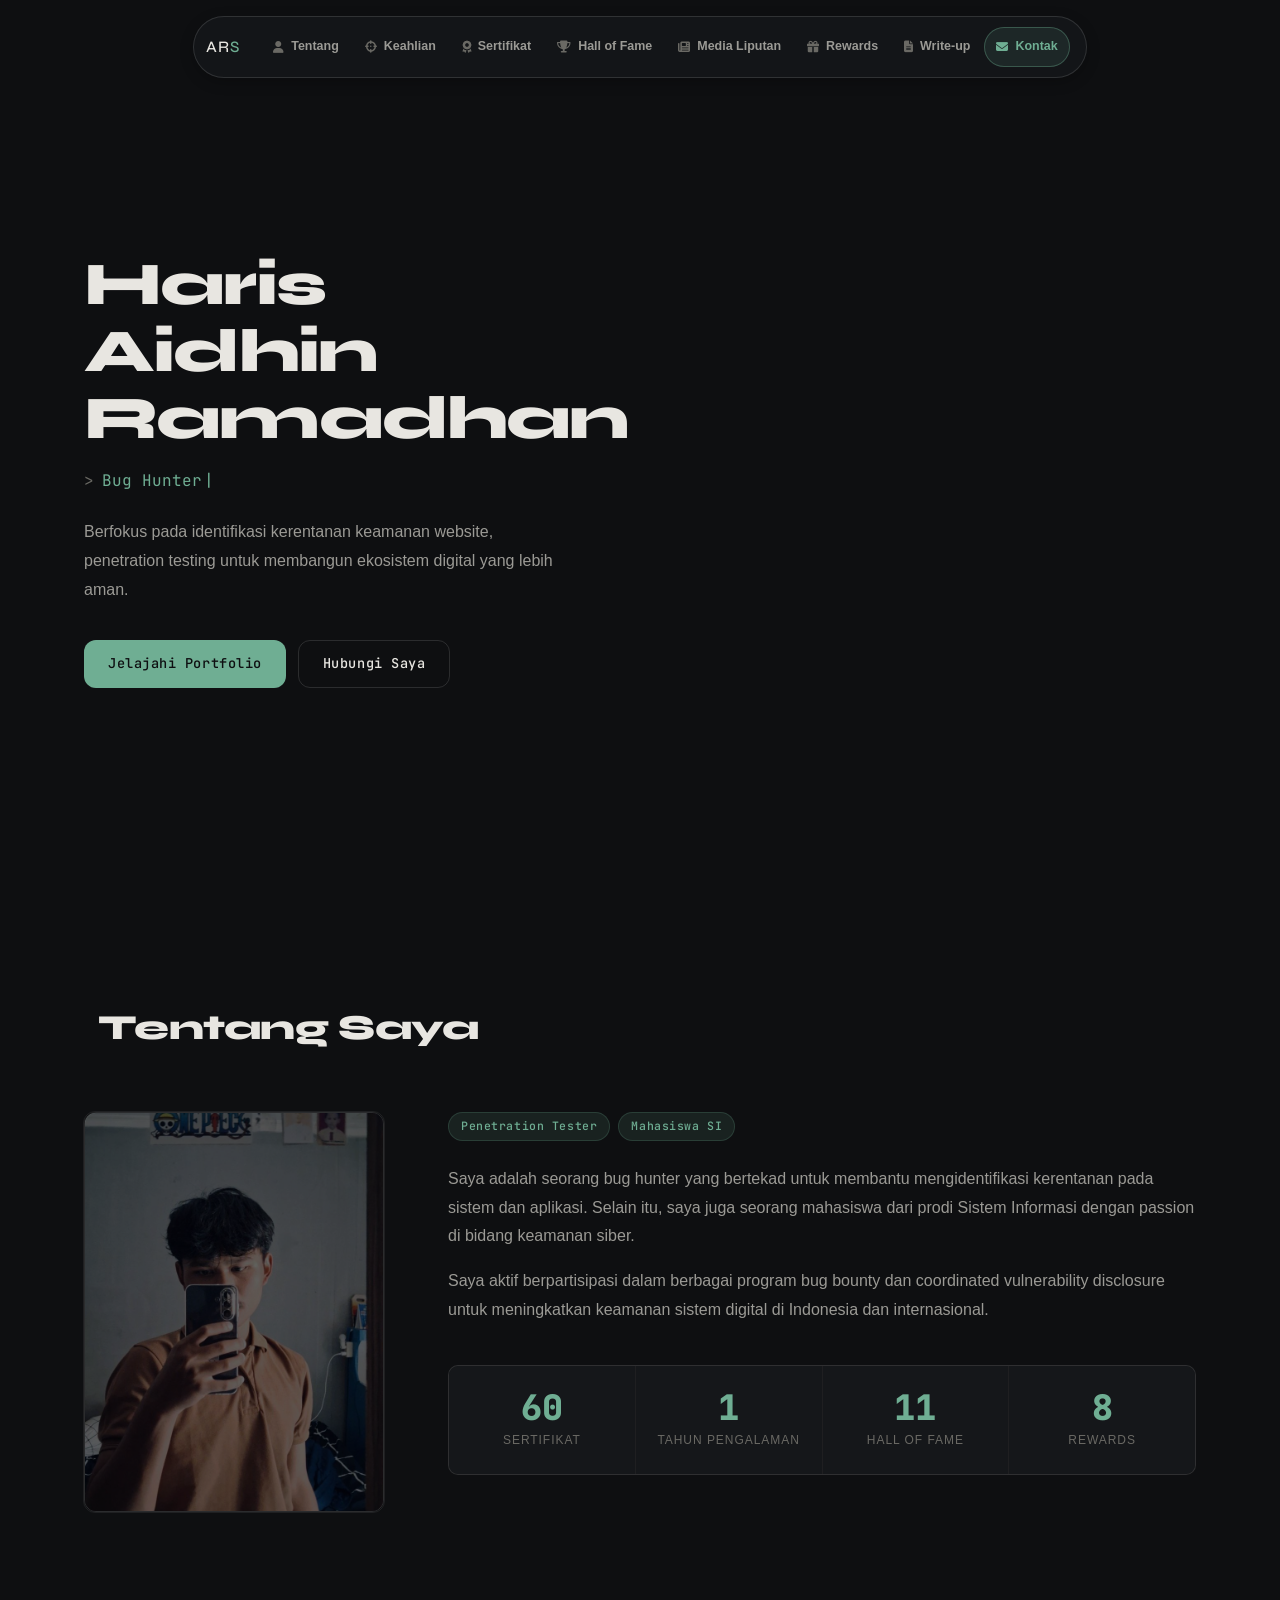
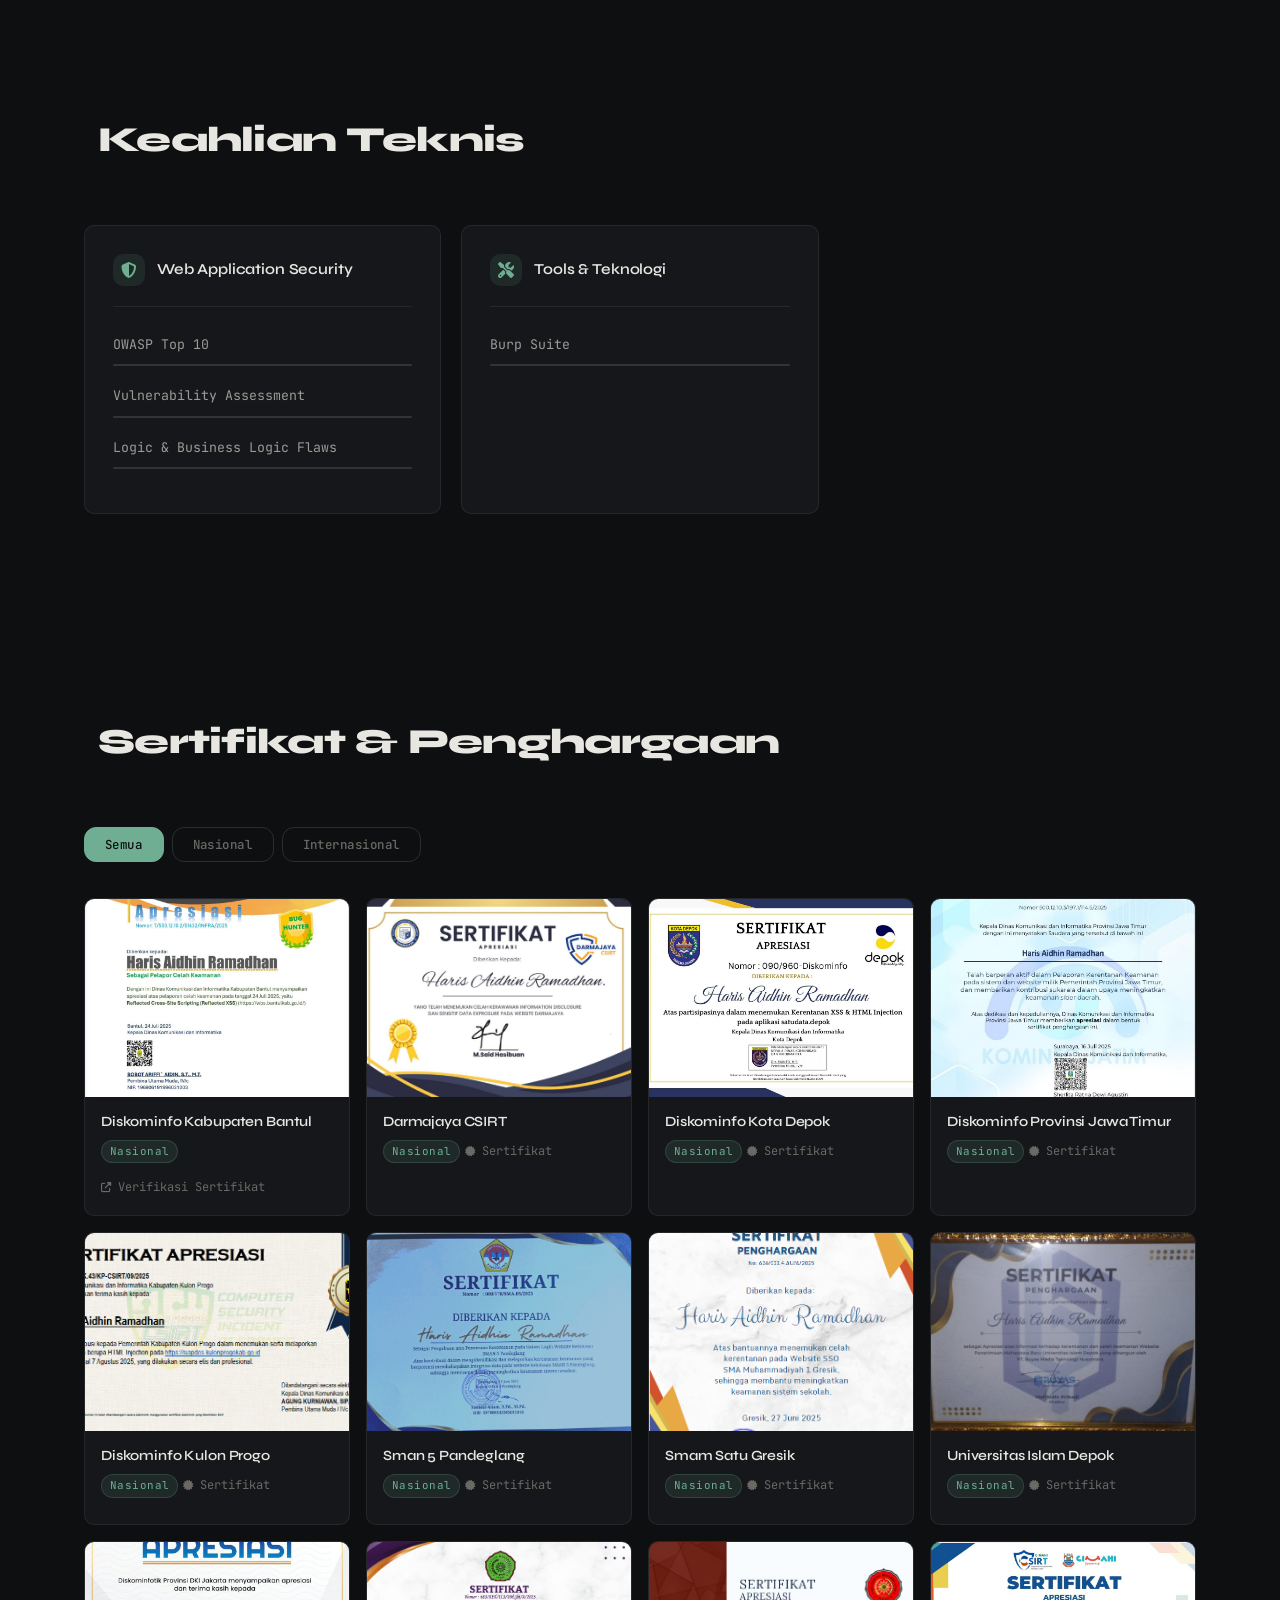
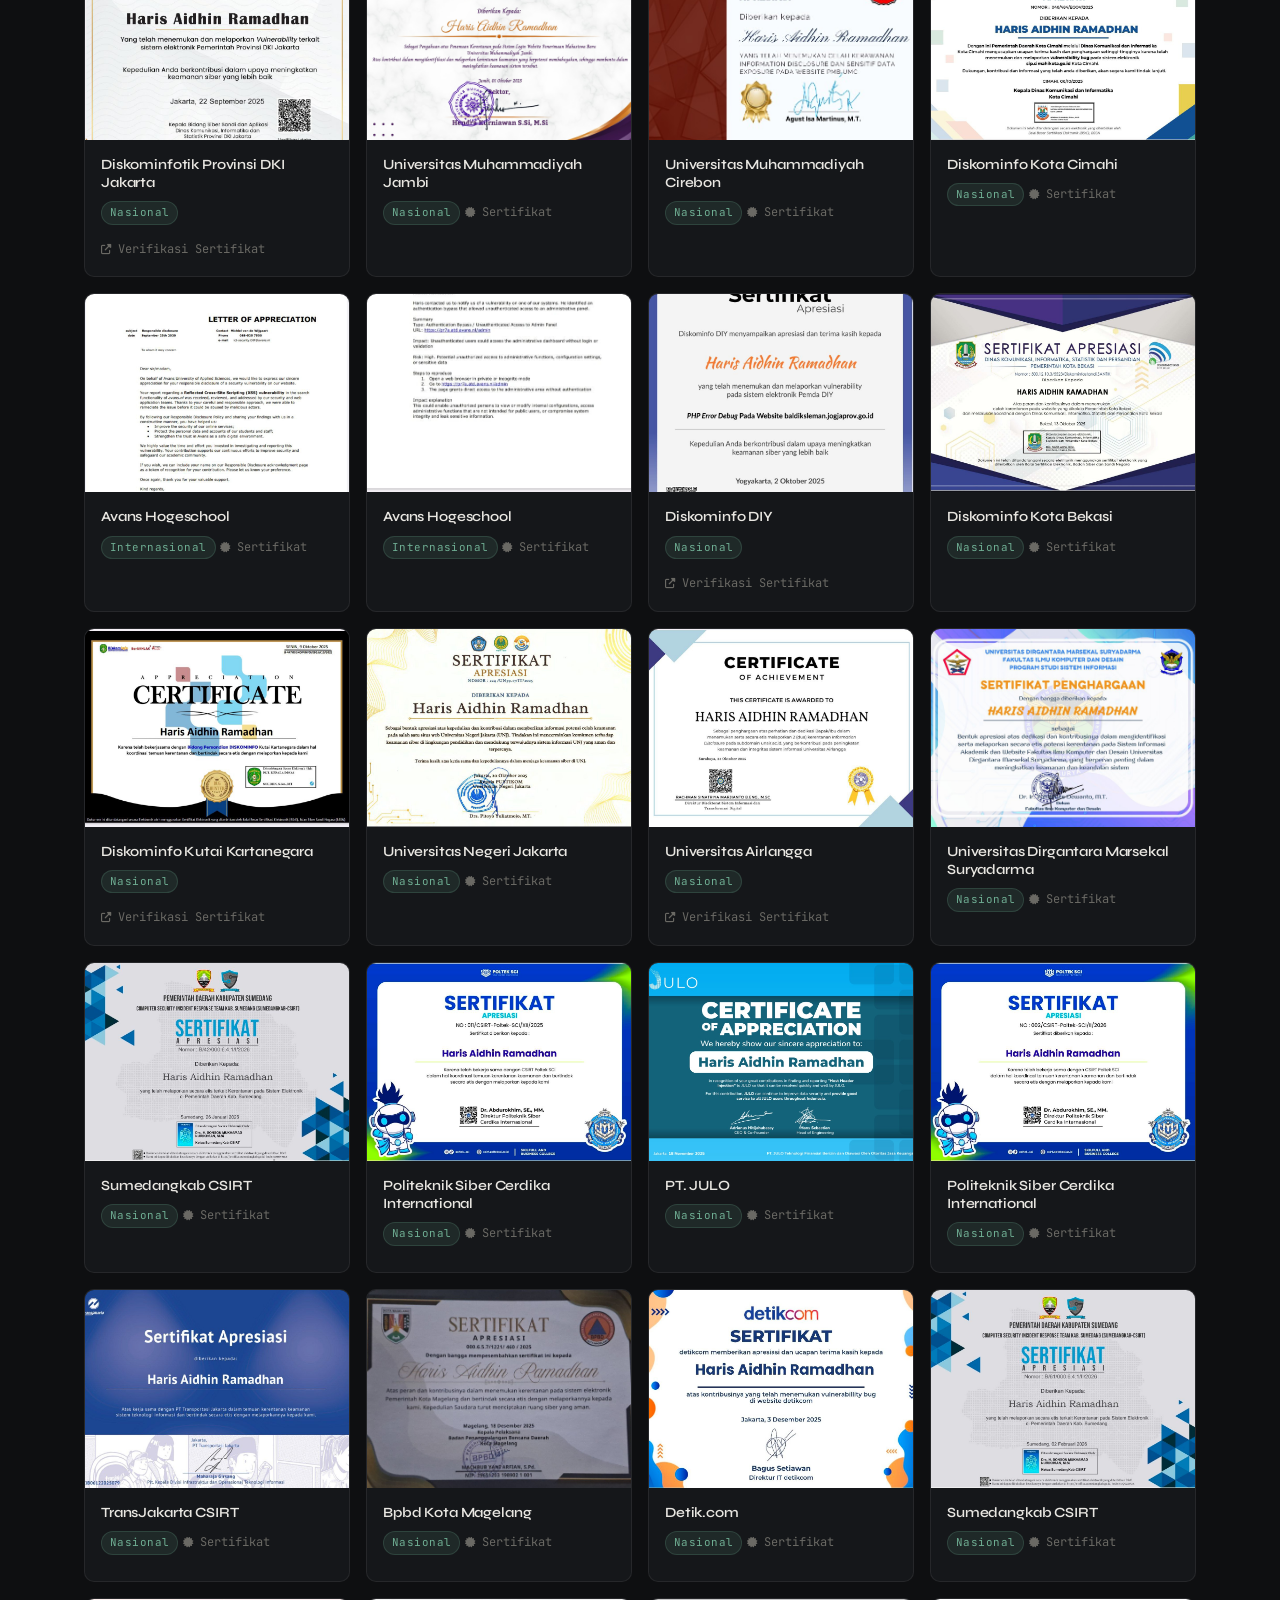
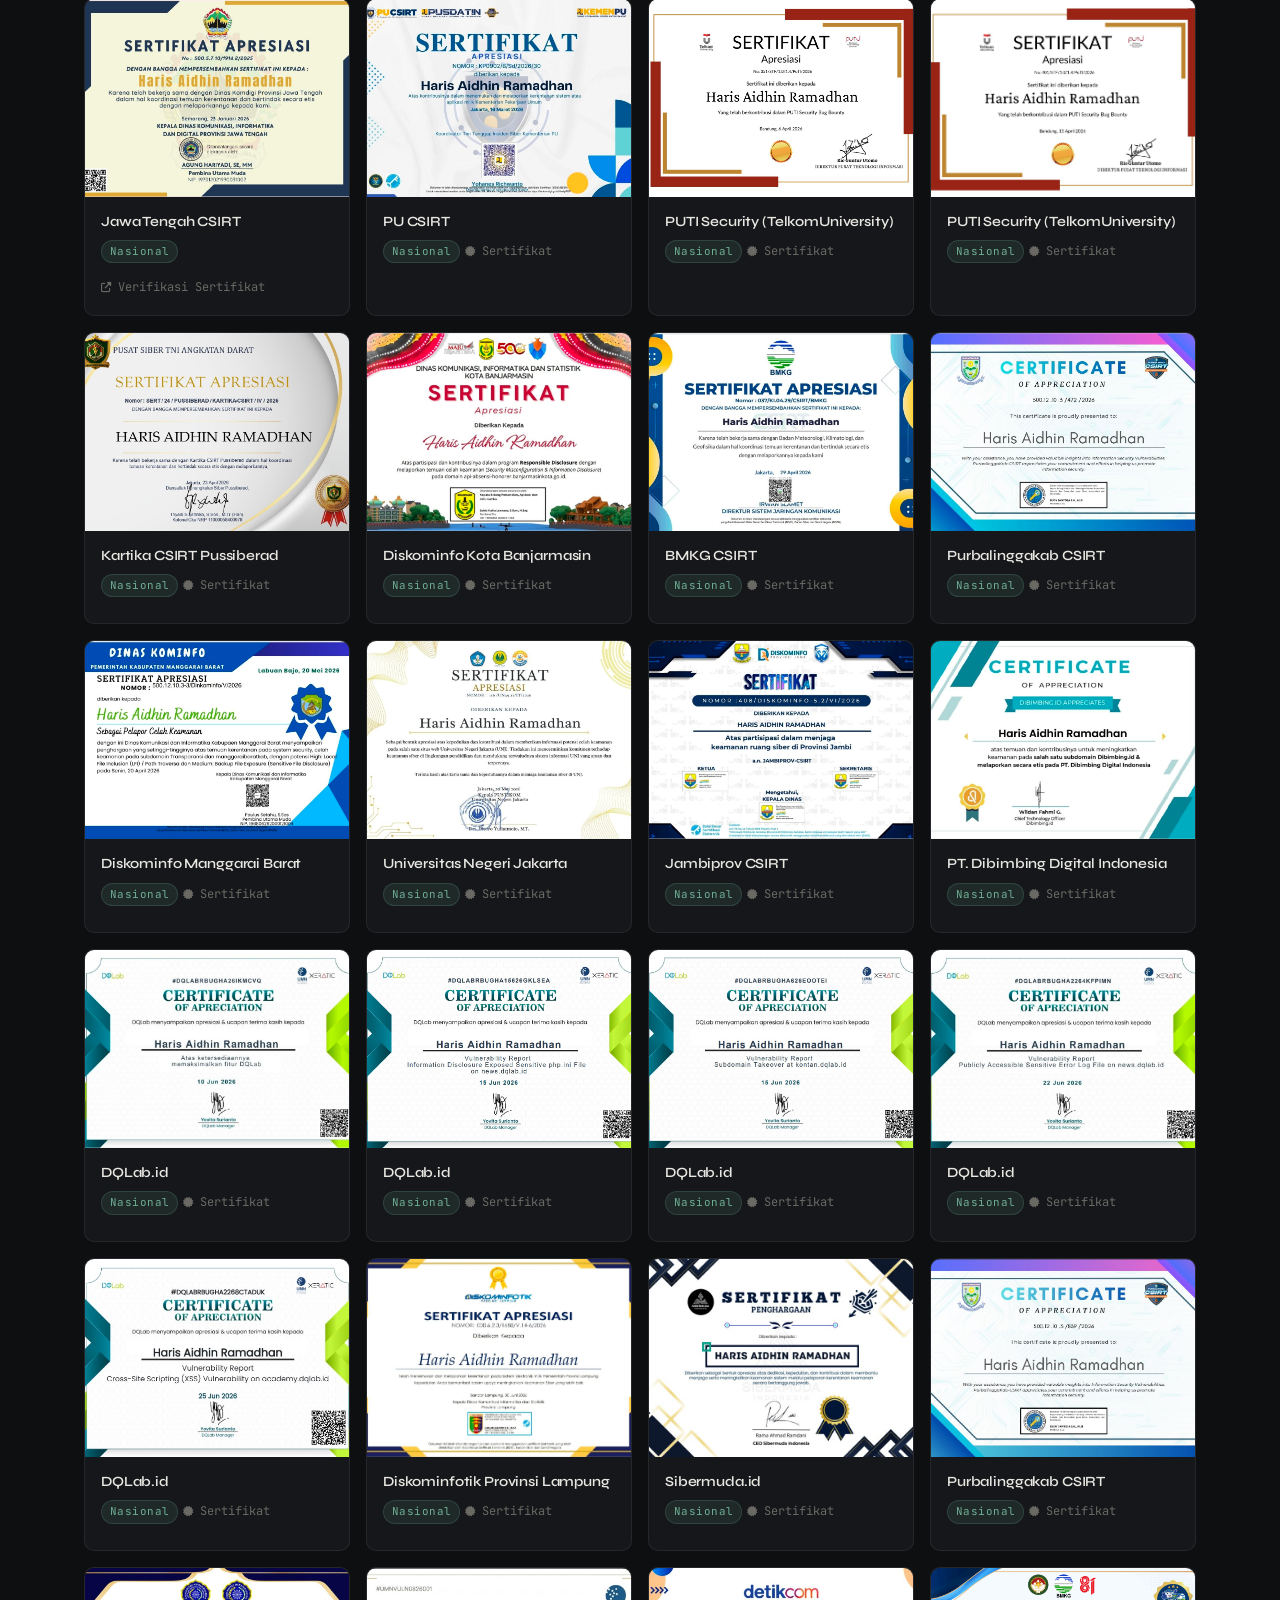
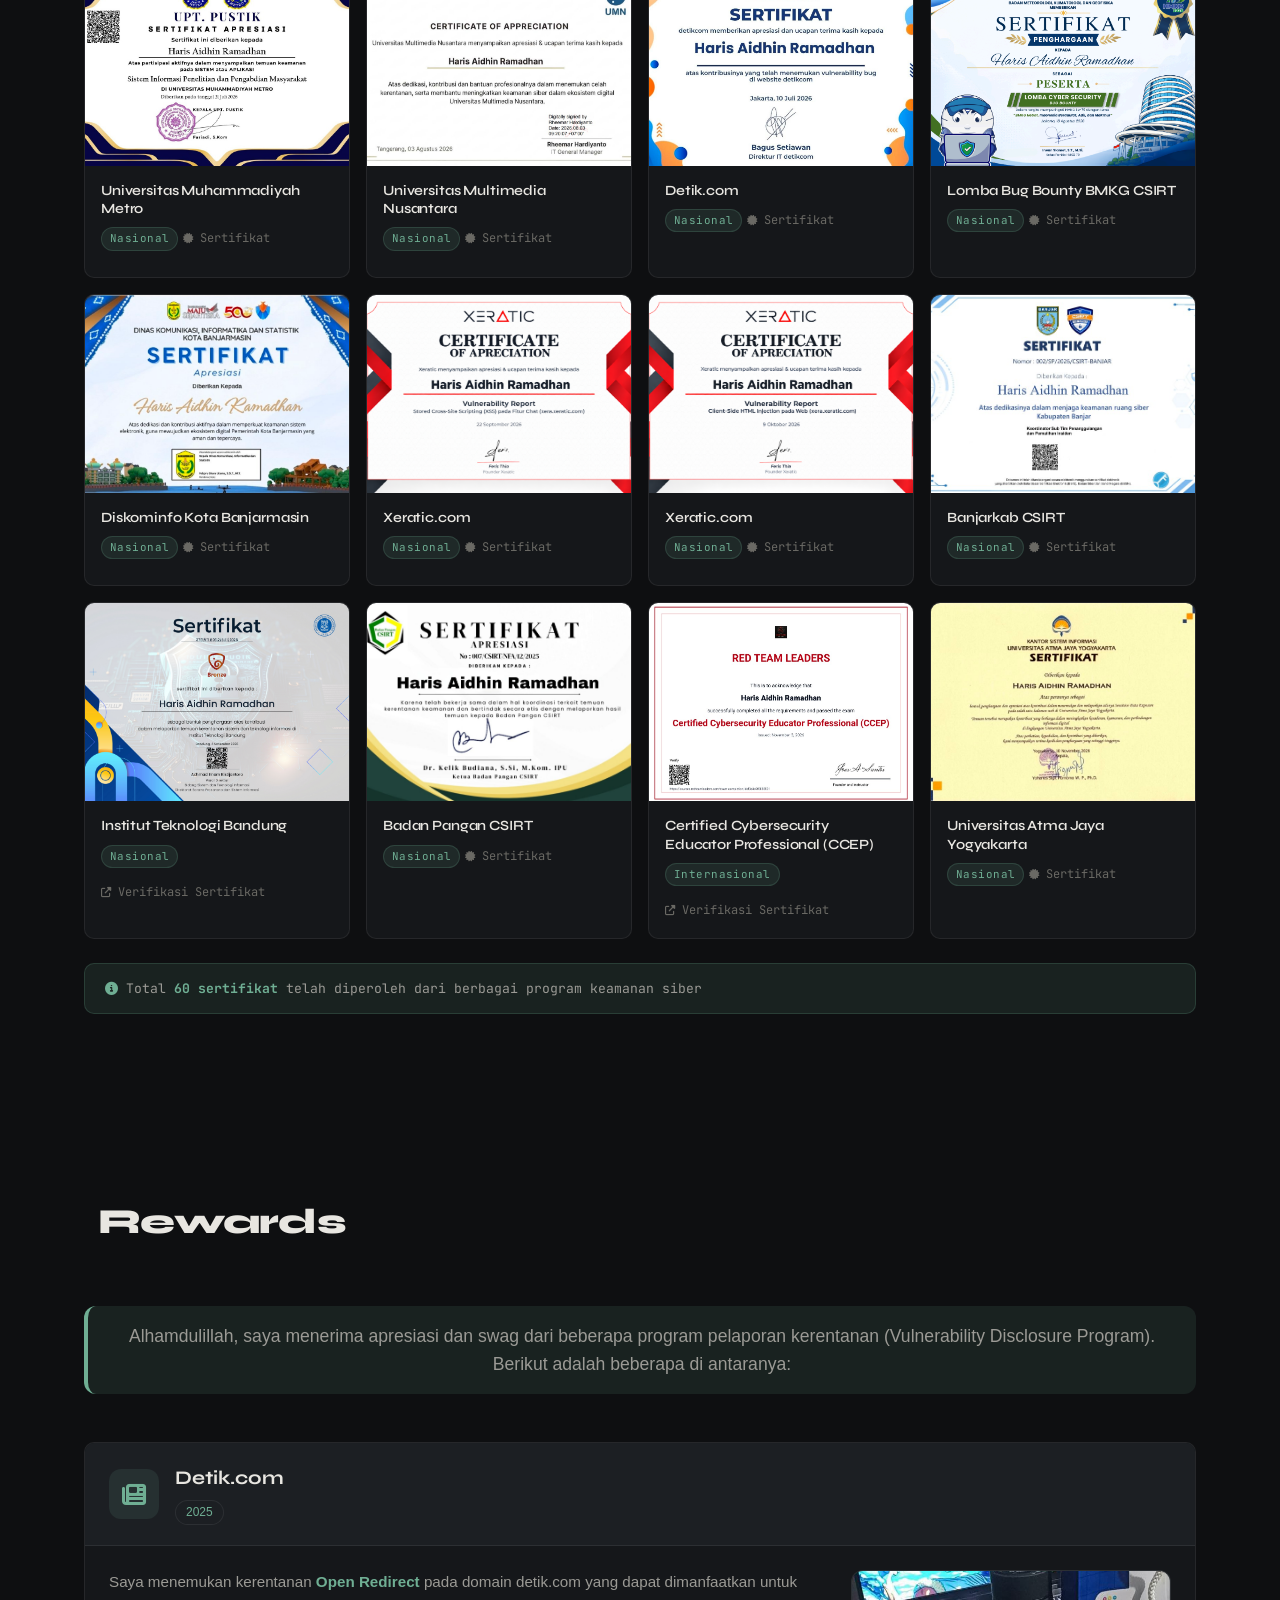
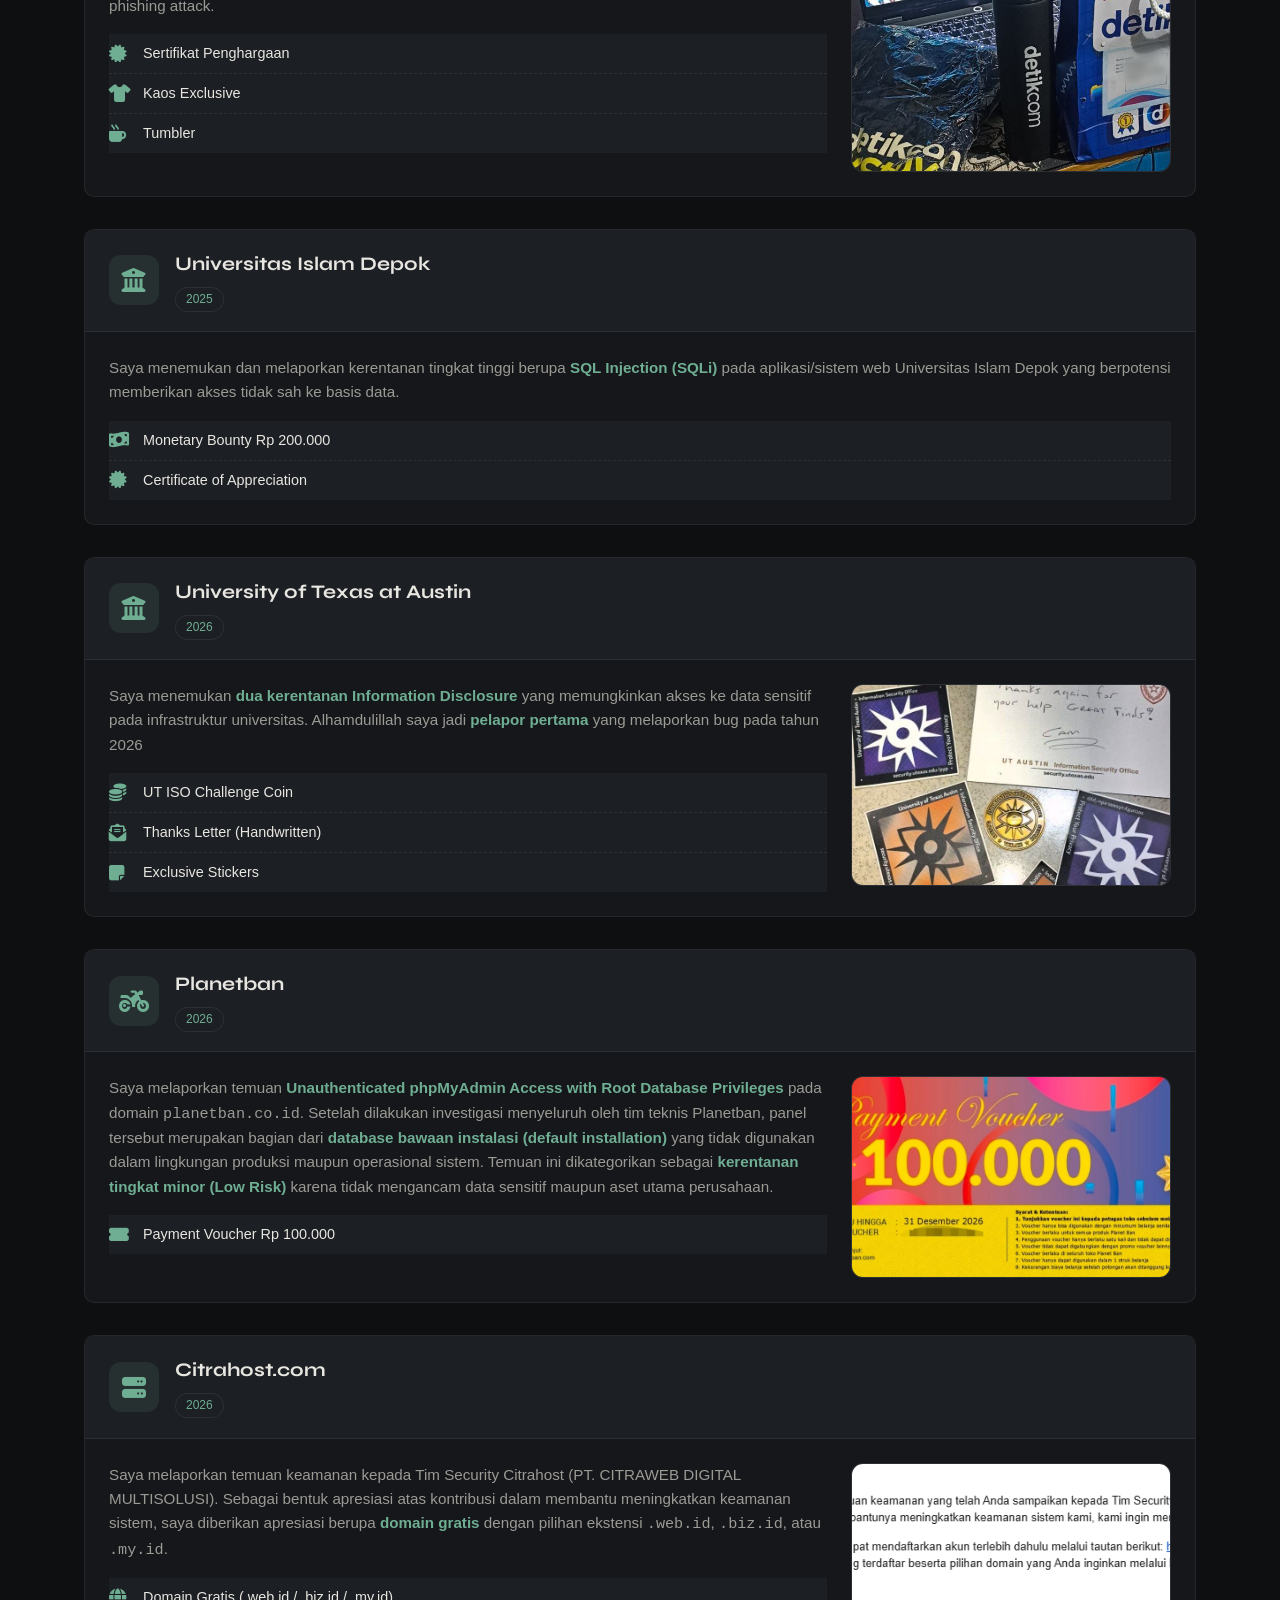
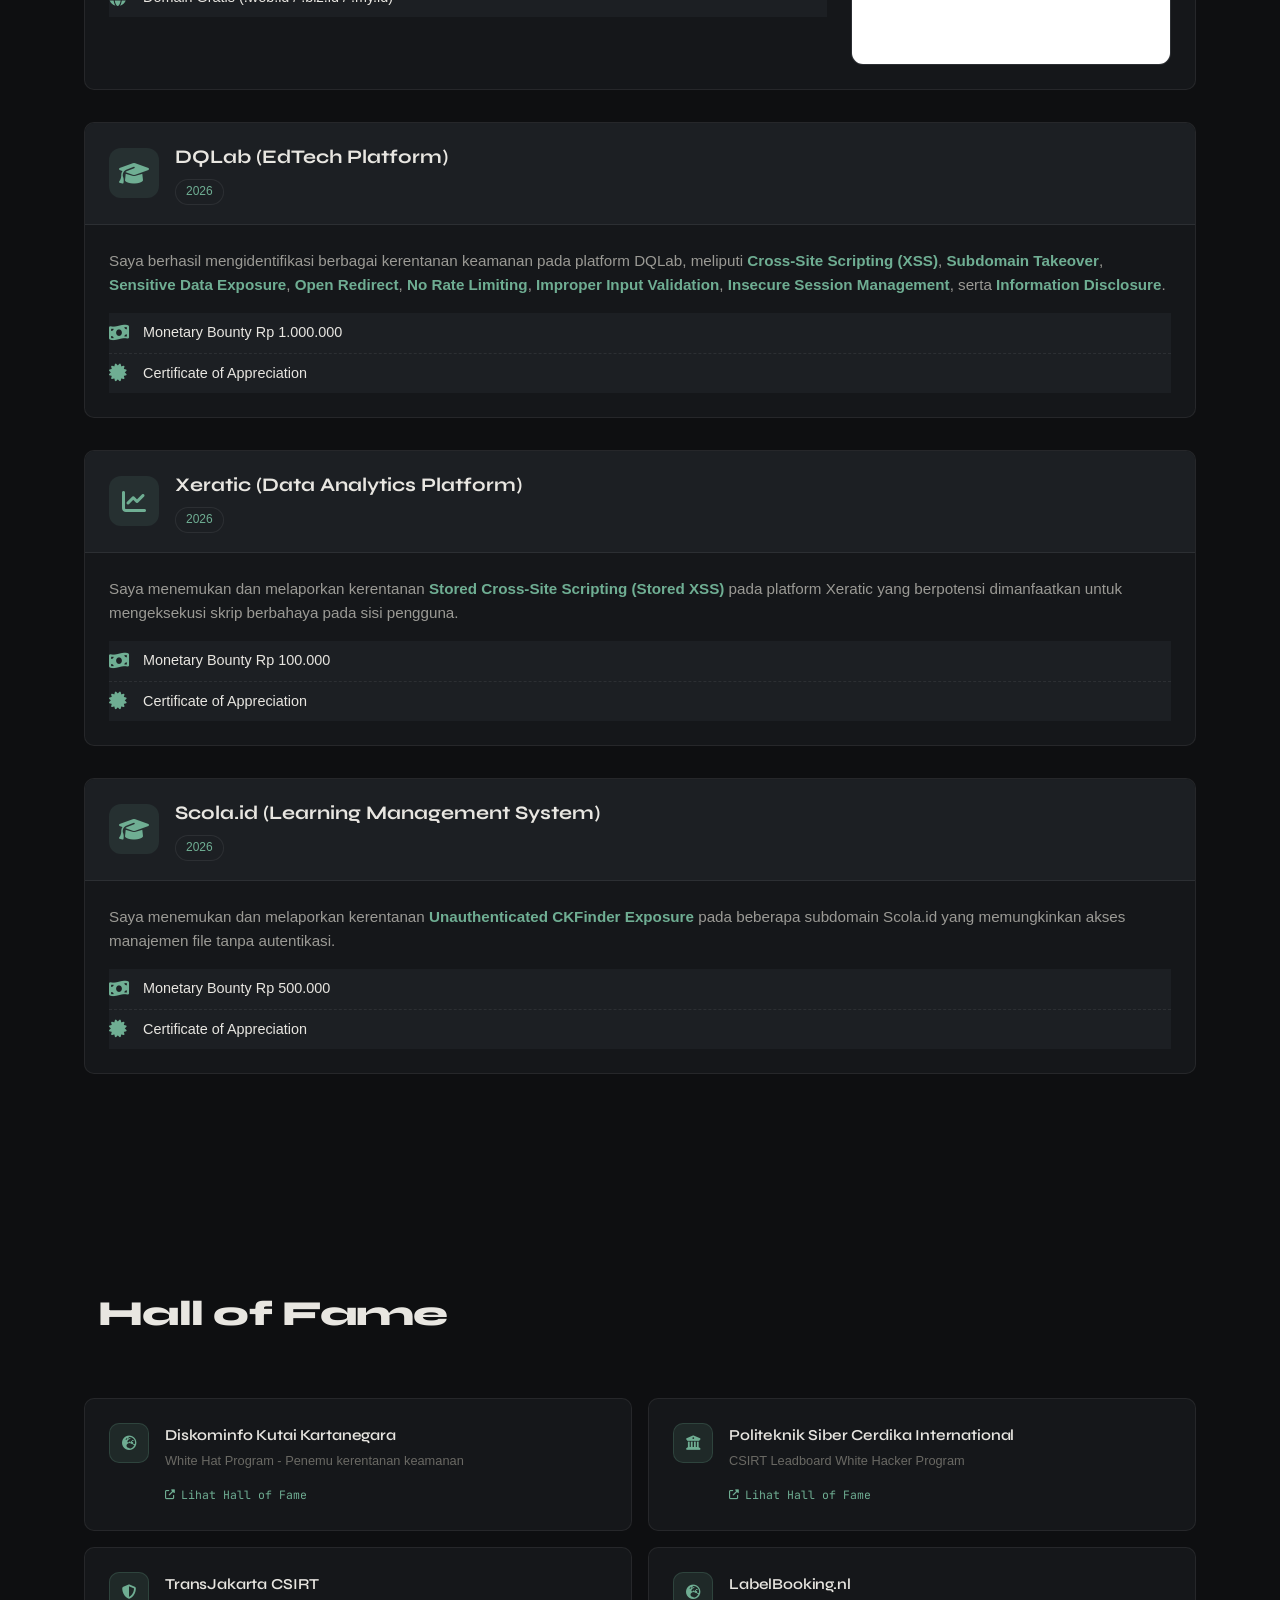
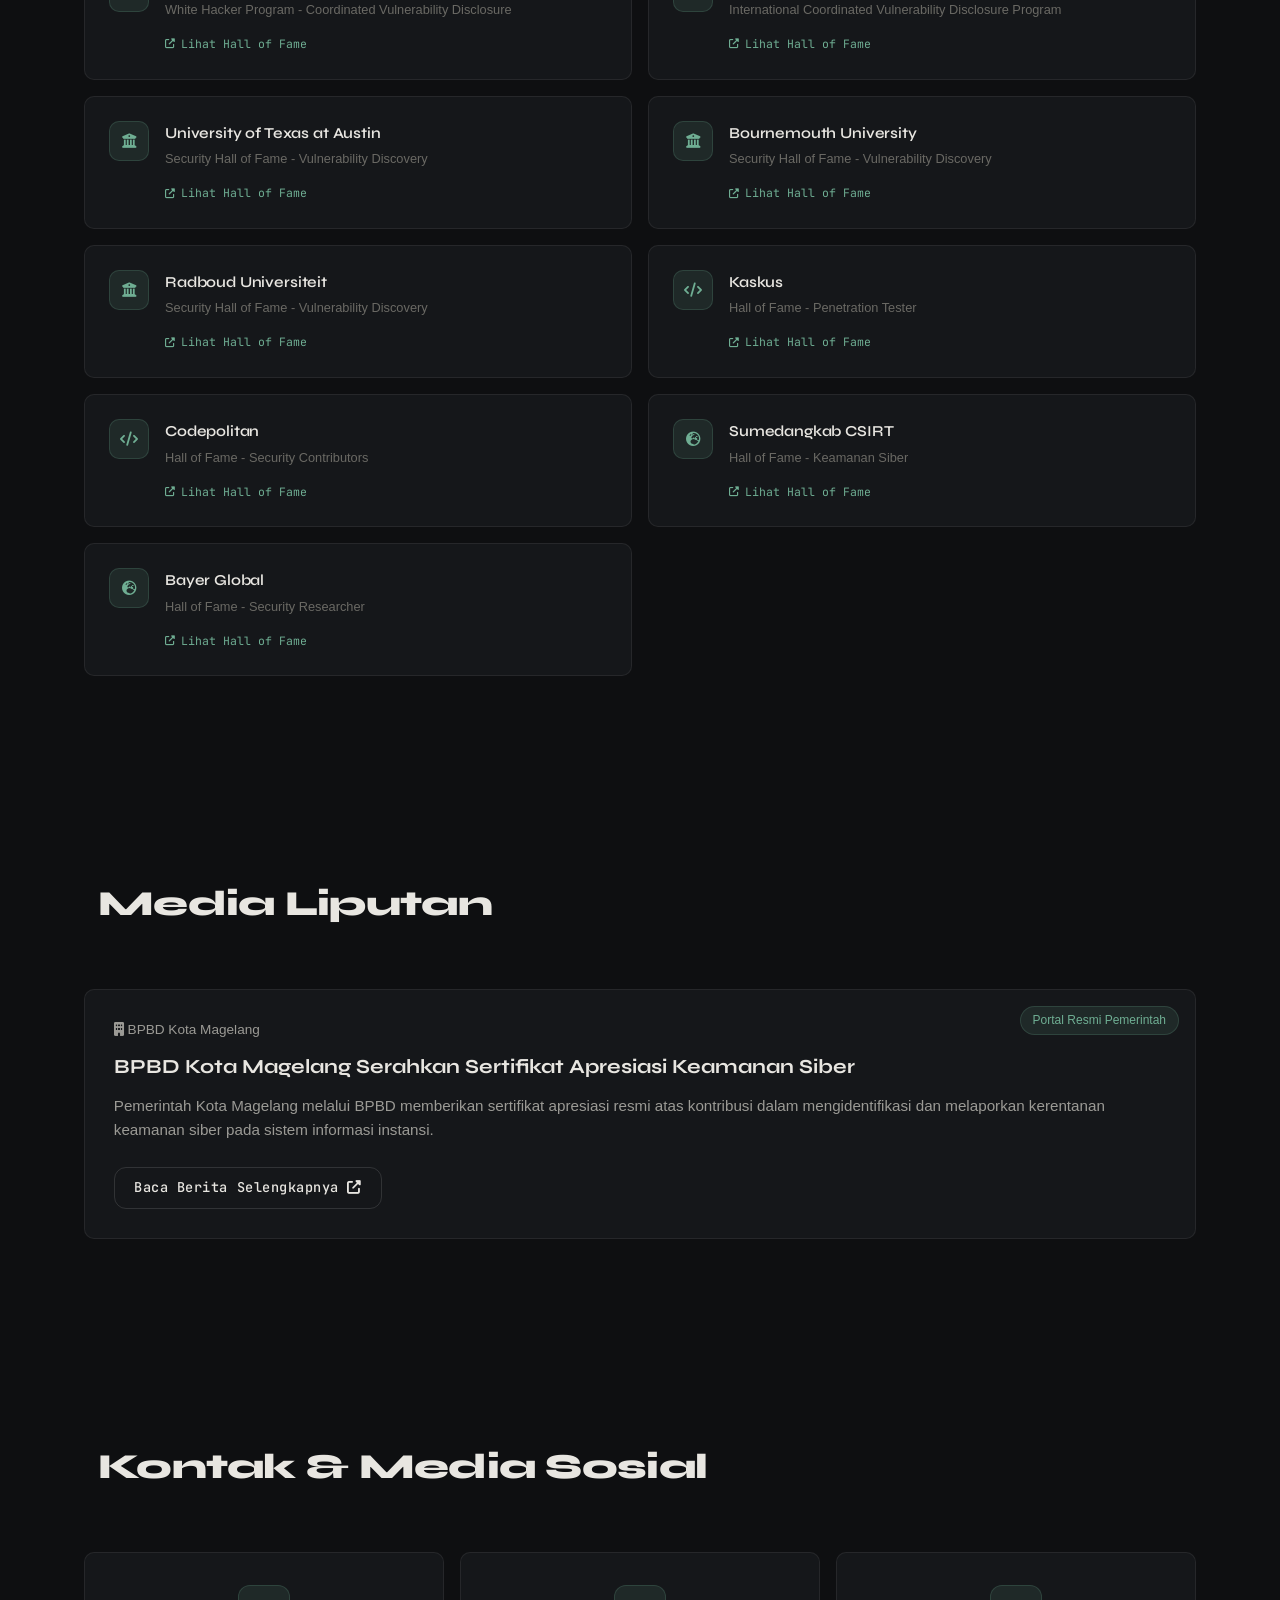
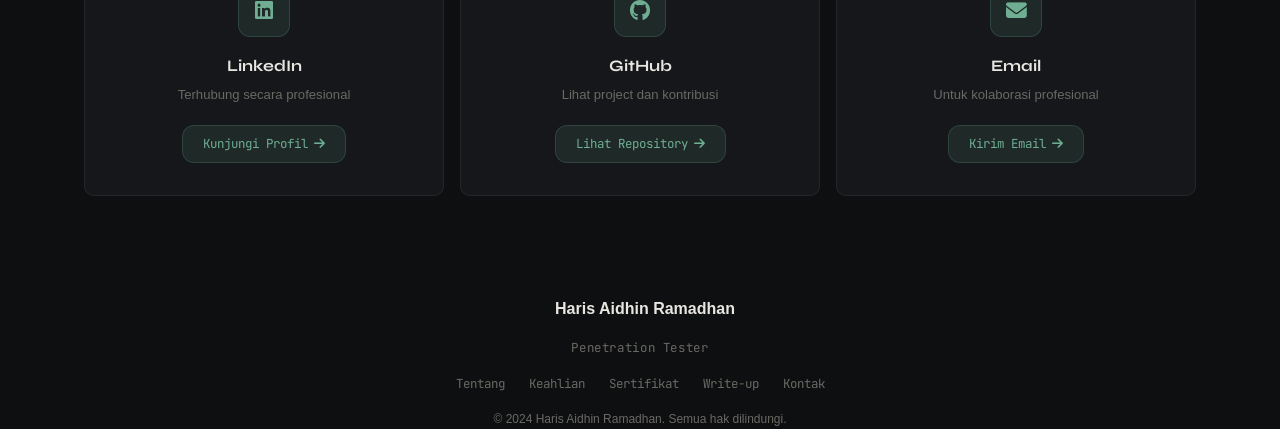
==== commit 488765fb: "Initial commit - update" ====
--- a/index.html
+++ b/index.html
@@ -104,7 +104,7 @@
                             <span class="stat-label">Hall of Fame</span>
                         </div>
                         <div class="stat">
-                            <span class="stat-number" data-count="7">0</span>
+                            <span class="stat-number" data-count="8">0</span>
                             <span class="stat-label">Rewards</span>
                         </div>
                     </div>
@@ -486,6 +486,38 @@
                         <div class="checklist-item">
                             <i class="fas fa-money-bill-wave checked"></i>
                             <span>Monetary Bounty Rp 100.000</span>
+                        </div>
+                        <div class="checklist-item">
+                            <i class="fas fa-certificate checked"></i>
+                            <span>Certificate of Appreciation</span>
+                        </div>
+                    </div>
+                </div>
+            </div>
+        </div>
+
+       <!-- Bounty Item 8 - Scola.id (2026) -->
+        <div class="bounty-item fade-in">
+            <div class="bounty-header">
+                <div class="bounty-company">
+                    <div class="company-icon">
+                        <i class="fas fa-graduation-cap"></i>
+                    </div>
+                    <div class="company-details">
+                        <h3>Scola.id (Learning Management System)</h3>
+                        <span class="bounty-year">2026</span>
+                    </div>
+                </div>
+            </div>
+
+            <div class="bounty-body">
+                <div class="bounty-description">
+                    <p>Saya menemukan dan melaporkan kerentanan <strong>Unauthenticated CKFinder Exposure</strong> pada beberapa subdomain Scola.id yang memungkinkan akses manajemen file tanpa autentikasi.</p>
+
+                    <div class="reward-checklist">
+                        <div class="checklist-item">
+                            <i class="fas fa-money-bill-wave checked"></i>
+                            <span>Monetary Bounty Rp 500.000</span>
                         </div>
                         <div class="checklist-item">
                             <i class="fas fa-certificate checked"></i>
--- a/css/style.css
+++ b/css/style.css
@@ -8,29 +8,61 @@
 }
 
 :root {
-    --bg:        #0b0f17;
-    --bg-2:      #111827;
-    --bg-3:      #172033;
-    --bg-4:      #202b3d;
-    --border:    rgba(255, 255, 255, 0.08);
-    --border-2:  rgba(255, 255, 255, 0.14);
-    --accent:    #818cf8;
-    --accent-2:  #818cf8;
-    --accent-dim: rgba(129, 140, 248, 0.12);
-    --accent-glow: rgba(129, 140, 248, 0.16);
-    --text:      #e6e9ef;
-    --text-2:    #a6afbd;
-    --text-3:    #9aa4b2;
-    --white:     #f5f7fb;
-    --yellow:    #d6bd78;
-    --green:     #81b9a2;
+    --transparent: transparent;
+    --bg: #0e0f11;
+    --surface: #15171a;
+    --surface-2: #1c1f23;
+    --bg-2: var(--surface);
+    --bg-3: var(--surface-2);
+    --bg-4: #25282c;
+    --border: rgba(255, 255, 255, 0.07);
+    --border-2: rgba(255, 255, 255, 0.12);
+    --accent: #6fae93;
+    --accent-2: var(--accent);
+    --accent-hover: #8cc4ab;
+    --accent-dim: rgba(111, 174, 147, 0.12);
+    --accent-glow: var(--transparent);
+    --accent-strong: var(--accent);
+    --accent-contrast: #0e0f11;
+    --accent-border: rgba(111, 174, 147, 0.2);
+    --text: #e8e6e1;
+    --text-2: #9b9a95;
+    --text-3: #6a6964;
+    --white: var(--text);
+    --yellow: #c2a878;
+    --green: #6fae93;
+    --red: #c77b72;
+    --status-error: #c77b72;
+    --status-error-bg: rgba(199, 123, 114, 0.12);
+    --status-error-border: rgba(199, 123, 114, 0.25);
+    --status-warning: #c2a878;
+    --status-warning-bg: rgba(194, 168, 120, 0.12);
+    --status-warning-border: rgba(194, 168, 120, 0.25);
+    --status-success: #6fae93;
+    --status-success-bg: rgba(111, 174, 147, 0.12);
+    --status-success-border: rgba(111, 174, 147, 0.22);
+    --black-50: rgba(0, 0, 0, 0.5);
+    --black-60: rgba(0, 0, 0, 0.6);
+    --black-75: rgba(0, 0, 0, 0.75);
+    --black-80: rgba(0, 0, 0, 0.8);
+    --black-90: rgba(0, 0, 0, 0.9);
+    --black-95: rgba(0, 0, 0, 0.95);
+    --white-10: rgba(255, 255, 255, 0.1);
+    --white-15: rgba(255, 255, 255, 0.15);
+    --white-18: rgba(255, 255, 255, 0.18);
+    --white-25: rgba(255, 255, 255, 0.25);
+    --white-45: rgba(255, 255, 255, 0.045);
+    --white-4: rgba(255, 255, 255, 0.04);
+    --white-025: rgba(255, 255, 255, 0.025);
+    --shadow-color: rgba(0, 0, 0, 0.24);
+    --glass: rgba(21, 23, 26, 0.9);
+    --shadow: 0 0 0 1px var(--border), 0 8px 32px var(--shadow-color);
     --font-display: 'Syne', sans-serif;
     --font-mono:    'JetBrains Mono', monospace;
-    --radius:    6px;
+    --radius: 10px;
     --radius-lg: 12px;
     --transition: 0.25s cubic-bezier(0.4, 0, 0.2, 1);
-    --shadow:    0 0 0 1px var(--border), 0 8px 32px rgba(0,0,0,0.5);
-    --glow:      0 0 20px var(--accent-glow);
+    --glow: none;
 }
 
 html {
@@ -75,7 +107,7 @@
     top: 0;
     width: 100%;
     z-index: 1000;
-    background: rgba(10, 10, 12, 0.85);
+    background: var(--glass);
     backdrop-filter: blur(20px);
     -webkit-backdrop-filter: blur(20px);
     border-bottom: 1px solid var(--border);
@@ -179,7 +211,7 @@
     right: -200px;
     width: 600px;
     height: 600px;
-    background: radial-gradient(circle, rgba(249, 115, 22, 0.05) 0%, transparent 70%);
+    background: var(--transparent);
     pointer-events: none;
 }
 
@@ -190,7 +222,7 @@
     left: 0;
     right: 0;
     height: 1px;
-    background: linear-gradient(90deg, transparent, var(--border-2), transparent);
+    background: var(--border);
 }
 
 .hero-content {
@@ -266,7 +298,7 @@
 
 .btn-primary {
     background: var(--accent);
-    color: #1a0f00;
+    color: var(--accent-contrast);
 }
 
 .btn-primary:hover {
@@ -276,7 +308,7 @@
 }
 
 .btn-secondary {
-    background: transparent;
+    background: var(--transparent);
     color: var(--text);
     border: 1px solid var(--border-2);
 }
@@ -316,9 +348,9 @@
     border-radius: 50%;
 }
 
-.dot.red    { background: #ef4444; }
-.dot.yellow { background: #f59e0b; }
-.dot.green  { background: #10b981; }
+.dot.red    { background: var(--status-error); }
+.dot.yellow { background: var(--status-warning); }
+.dot.green  { background: var(--status-success); }
 
 .terminal-title {
     font-family: var(--font-mono);
@@ -362,7 +394,7 @@
     left: 24px;
     right: 24px;
     height: 1px;
-    background: linear-gradient(90deg, transparent, var(--border), transparent);
+    background: var(--border);
 }
 
 .section-title {
@@ -412,7 +444,7 @@
 .img-overlay {
     position: absolute;
     inset: 0;
-    background: linear-gradient(to bottom, transparent 50%, rgba(0,0,0,0.6));
+    background: var(--black-60);
     transition: background 0.6s ease 1.5s, mix-blend-mode 0.6s ease 1.5s;
 }
 
@@ -428,8 +460,8 @@
     font-weight: 800;
     font-size: clamp(2rem, 22%, 6rem);
     letter-spacing: 0.2em;
-    color: rgba(255, 255, 255, 0.18);
-    text-shadow: 0 2px 20px rgba(255, 255, 255, 0.15);
+    color: var(--text-3);
+    text-shadow: none;
     opacity: 0;
     transition: opacity 0.6s ease 1.5s;
     pointer-events: none;
@@ -440,12 +472,7 @@
     position: absolute;
     inset: -1px;
     border-radius: var(--radius-lg);
-    border: 1px solid transparent;
-    background: linear-gradient(135deg, var(--accent), transparent) border-box;
-    -webkit-mask: linear-gradient(#fff 0 0) padding-box, linear-gradient(#fff 0 0);
-    mask: linear-gradient(#fff 0 0) padding-box, linear-gradient(#fff 0 0);
-    -webkit-mask-composite: destination-out;
-    mask-composite: exclude;
+    border: 1px solid var(--border);
     pointer-events: none;
 }
 
@@ -457,18 +484,7 @@
 }
 
 .profile-img:hover .img-overlay {
-    background: radial-gradient(
-        circle at 42% 30%,
-        rgba(255, 255, 255, 0.5) 0%,
-        transparent 22%
-    ),
-    radial-gradient(
-        circle at 58% 30%,
-        rgba(249, 115, 22, 0.5) 0%,
-        transparent 22%
-    ),
-    linear-gradient(to bottom, rgba(0,0,0,0.25) 0%, rgba(0,0,0,0.75) 100%);
-    mix-blend-mode: screen;
+    background: var(--black-60);
     transition-delay: 0s;
 }
 
@@ -494,9 +510,9 @@
     border: 1px solid;
 }
 
-.badge-primary  { background: var(--accent-dim); color: var(--accent); border-color: rgba(249, 115, 22, 0.4); }
-.badge-secondary{ background: rgba(251, 191, 36, 0.08); color: var(--accent-2); border-color: rgba(251, 191, 36, 0.3); }
-.badge-accent   { background: rgba(52, 211, 153, 0.08); color: var(--green); border-color: rgba(52, 211, 153, 0.3); }
+.badge-primary  { background: var(--accent-dim); color: var(--accent); border-color: var(--accent-border); }
+.badge-secondary{ background: var(--status-warning-bg); color: var(--status-warning); border-color: var(--status-warning-border); }
+.badge-accent   { background: var(--status-success-bg); color: var(--status-success); border-color: var(--status-success-border); }
 
 .about-text p {
     color: var(--text-2);
@@ -535,11 +551,7 @@
     content: '';
     position: absolute;
     inset: 0;
-    background: radial-gradient(
-        circle at 50% 0%,
-        color-mix(in srgb, var(--accent) 25%, transparent),
-        transparent 70%
-    );
+    background: var(--transparent);
     opacity: 0;
     transition: opacity 0.4s ease;
     z-index: -1;
@@ -554,12 +566,7 @@
     transform: translateX(-50%) scaleX(0);
     width: 80%;
     height: 2px;
-    background: linear-gradient(
-        90deg,
-        transparent,
-        var(--accent),
-        transparent
-    );
+    background: var(--accent);
     transition: transform 0.4s cubic-bezier(0.4, 0, 0.2, 1);
     transform-origin: center;
 }
@@ -568,9 +575,7 @@
     background: var(--bg-3);
     transform: translateY(-4px);
     z-index: 2;
-    box-shadow: 
-        0 10px 30px -10px color-mix(in srgb, var(--accent) 40%, transparent),
-        0 0 0 1px color-mix(in srgb, var(--accent) 30%, transparent);
+    box-shadow: none;
 }
 
 .stat:hover::before {
@@ -594,9 +599,7 @@
 
 .stat:hover .stat-number {
     transform: scale(1.15) translateY(-2px);
-    text-shadow: 
-        0 0 20px color-mix(in srgb, var(--accent) 60%, transparent),
-        0 0 40px color-mix(in srgb, var(--accent) 30%, transparent);
+    text-shadow: none;
 }
 
 .stat-label {
@@ -620,38 +623,13 @@
     left: -100%;
     width: 100%;
     height: 100%;
-    background: linear-gradient(
-        90deg,
-        transparent,
-        color-mix(in srgb, var(--accent) 40%, transparent),
-        transparent
-    );
+    background: var(--accent-dim);
     transition: left 0.6s ease;
 }
 
 .stat:hover .stat-number::after {
     left: 100%;
 }
-
-
-@supports not (background: color-mix(in srgb, red 50%, blue)) {
-    .stat::before {
-        background: radial-gradient(
-            circle at 50% 0%,
-            rgba(249, 115, 22, 0.08),
-            transparent 70%
-        );
-    }
-    .stat:hover {
-        box-shadow: 
-            0 10px 30px -10px rgba(0, 0, 0, 0.4),
-            0 0 0 1px var(--accent);
-    }
-    .stat:hover .stat-number {
-        text-shadow: 0 0 20px var(--accent);
-    }
-}
-
 
 
 .skills-grid {
@@ -733,7 +711,7 @@
 
 .skill-progress {
     height: 100%;
-    background: linear-gradient(90deg, var(--accent-2), var(--accent));
+    background: var(--accent);
     border-radius: 1px;
     width: 0;
     transition: width 1.2s cubic-bezier(0.4, 0, 0.2, 1);
@@ -752,7 +730,7 @@
     font-size: 0.78rem;
     font-weight: 500;
     padding: 8px 20px;
-    background: transparent;
+    background: var(--transparent);
     color: var(--text-3);
     border: 1px solid var(--border);
     border-radius: var(--radius);
@@ -768,7 +746,7 @@
 
 .filter-btn.active {
     background: var(--accent);
-    color: #0a0a0c;
+    color: var(--accent-contrast);
     border-color: var(--accent);
 }
 
@@ -810,7 +788,7 @@
 .image-overlay {
     position: absolute;
     inset: 0;
-    background: rgba(0, 0, 0, 0.5);
+    background: var(--black-50);
     display: flex;
     align-items: center;
     justify-content: center;
@@ -844,7 +822,7 @@
     font-size: 0.68rem;
     color: var(--accent);
     background: var(--accent-dim);
-    border: 1px solid rgba(249, 115, 22, 0.3);
+    border: 1px solid var(--accent-border);
     padding: 2px 8px;
     border-radius: 20px;
     margin-bottom: 10px;
@@ -868,7 +846,7 @@
     margin-top: 24px;
     padding: 14px 20px;
     background: var(--accent-dim);
-    border: 1px solid rgba(249, 115, 22, 0.2);
+    border: 1px solid var(--accent-border);
     border-radius: var(--radius);
     font-family: var(--font-mono);
     font-size: 0.82rem;
@@ -890,7 +868,7 @@
     text-align: center;
     margin-bottom: 3rem;
     padding: 1rem;
-    background: linear-gradient(135deg, rgba(249, 115, 22, 0.08), rgba(249, 115, 22, 0.02));
+    background: var(--accent-dim);
     border-radius: 12px;
     border-left: 4px solid var(--accent);
 }
@@ -903,26 +881,25 @@
 
 
 .bounty-item {
-    background: rgba(16, 16, 20, 0.7);
-    backdrop-filter: blur(10px);
+    background: var(--surface);
     border-radius: 16px;
     margin-bottom: 2rem;
     overflow: hidden;
-    border: 1px solid rgba(249, 115, 22, 0.1);
+    border: 1px solid var(--accent-border);
     transition: all 0.3s ease;
 }
 
 .bounty-item:hover {
     transform: translateY(-4px);
-    border-color: rgba(249, 115, 22, 0.3);
-    box-shadow: 0 12px 30px rgba(0, 0, 0, 0.3);
+    border-color: var(--accent-border);
+    box-shadow: none;
 }
 
 
 .bounty-header {
     padding: 1.2rem 1.5rem;
-    border-bottom: 1px solid rgba(249, 115, 22, 0.1);
-    background: rgba(249, 115, 22, 0.03);
+    border-bottom: 1px solid var(--accent-border);
+    background: var(--accent-dim);
 }
 
 .bounty-company {
@@ -934,13 +911,13 @@
 .company-icon {
     width: 50px;
     height: 50px;
-    background: linear-gradient(135deg, var(--accent), var(--accent-2));
+    background: var(--accent);
     border-radius: 12px;
     display: flex;
     align-items: center;
     justify-content: center;
     font-size: 1.5rem;
-    color: #0a0a0c;
+    color: var(--accent-contrast);
 }
 
 .company-details h3 {
@@ -952,11 +929,11 @@
 .bounty-year {
     display: inline-block;
     padding: 2px 10px;
-    background: rgba(249, 115, 22, 0.1);
+    background: var(--accent-dim);
     border-radius: 20px;
     font-size: 0.75rem;
     color: var(--accent);
-    border: 1px solid rgba(249, 115, 22, 0.2);
+    border: 1px solid var(--accent-border);
 }
 
 
@@ -995,7 +972,7 @@
     padding: 8px 0;
     color: var(--text);
     font-size: 0.9rem;
-    border-bottom: 1px dashed rgba(249, 115, 22, 0.1);
+    border-bottom: 1px dashed var(--accent-border);
 }
 
 .checklist-item i {
@@ -1017,7 +994,7 @@
     overflow: hidden;
     cursor: pointer;
     background: var(--bg-2);
-    border: 1px solid rgba(249, 115, 22, 0.15);
+    border: 1px solid var(--accent-border);
     transition: all 0.3s ease;
 }
 
@@ -1038,7 +1015,7 @@
     bottom: 0;
     left: 0;
     right: 0;
-    background: linear-gradient(to top, rgba(0,0,0,0.8), transparent);
+    background: var(--black-80);
     padding: 12px;
     text-align: center;
     opacity: 0;
@@ -1052,7 +1029,7 @@
 }
 
 .image-hint span {
-    color: white;
+    color: var(--white);
     font-size: 0.75rem;
     margin-left: 5px;
 }
@@ -1085,7 +1062,7 @@
     left: 0;
     width: 100%;
     height: 100%;
-    background: rgba(0, 0, 0, 0.95);
+    background: var(--black-95);
 }
 
 .modal-container {
@@ -1102,10 +1079,10 @@
     right: 0;
     width: 40px;
     height: 40px;
-    background: rgba(255, 255, 255, 0.1);
+    background: var(--white-10);
     border: none;
     border-radius: 50%;
-    color: #fff;
+    color: var(--white);
     font-size: 1.2rem;
     cursor: pointer;
     transition: all 0.3s ease;
@@ -1116,7 +1093,7 @@
 
 .modal-close-btn:hover {
     background: var(--accent);
-    color: #0a0a0c;
+    color: var(--accent-contrast);
     transform: rotate(90deg);
 }
 
@@ -1125,7 +1102,7 @@
     max-height: 80vh;
     object-fit: contain;
     border-radius: 12px;
-    box-shadow: 0 8px 32px rgba(0, 0, 0, 0.5);
+    box-shadow: none;
 }
 
 .modal-caption {
@@ -1298,7 +1275,7 @@
 }
 
 .hall-of-fame-item:hover {
-    border-color: rgba(249, 115, 22, 0.3);
+    border-color: var(--accent-border);
     transform: translateY(-2px);
 }
 
@@ -1307,7 +1284,7 @@
     height: 40px;
     flex-shrink: 0;
     background: var(--accent-dim);
-    border: 1px solid rgba(249, 115, 22, 0.2);
+    border: 1px solid var(--accent-border);
     border-radius: var(--radius);
     display: flex;
     align-items: center;
@@ -1361,7 +1338,7 @@
 }
 
 .contact-card:hover {
-    border-color: rgba(249, 115, 22, 0.3);
+    border-color: var(--accent-border);
     transform: translateY(-3px);
 }
 
@@ -1369,7 +1346,7 @@
     width: 52px;
     height: 52px;
     background: var(--accent-dim);
-    border: 1px solid rgba(249, 115, 22, 0.2);
+    border: 1px solid var(--accent-border);
     border-radius: var(--radius-lg);
     display: flex;
     align-items: center;
@@ -1403,7 +1380,7 @@
     font-size: 0.78rem;
     color: var(--accent);
     padding: 8px 20px;
-    border: 1px solid rgba(249, 115, 22, 0.25);
+    border: 1px solid var(--accent-border);
     border-radius: var(--radius);
     background: var(--accent-dim);
     transition: var(--transition);
@@ -1411,7 +1388,7 @@
 
 .contact-link:hover {
     background: var(--accent);
-    color: #0a0a0c;
+    color: var(--accent-contrast);
     border-color: var(--accent);
 }
 
@@ -1490,8 +1467,7 @@
 .modal-overlay {
     position: absolute;
     inset: 0;
-    background: rgba(0, 0, 0, 0.9);
-    backdrop-filter: blur(8px);
+    background: var(--black-90);
 }
 
 .modal-content {
@@ -1582,7 +1558,7 @@
         top: 64px;
         left: 0;
         right: 0;
-        background: rgba(10, 10, 12, 0.98);
+        background: var(--surface);
         backdrop-filter: blur(20px);
         flex-direction: column;
         gap: 0;
@@ -1682,10 +1658,10 @@
 
 @keyframes textGlow {
     0%, 100% {
-        text-shadow: 0 0 5px rgba(249, 115, 22, 0.5);
+        text-shadow: none;
     }
     50% {
-        text-shadow: 0 0 20px rgba(249, 115, 22, 0.8), 0 0 30px rgba(249, 115, 22, 0.4);
+        text-shadow: none;
     }
 }
 
@@ -1818,7 +1794,7 @@
 
 .certificate-item:hover {
     transform: translateY(-5px);
-    box-shadow: 0 10px 30px rgba(0, 0, 0, 0.3);
+    box-shadow: none;
 }
 
 .certificate-item::before {
@@ -1828,7 +1804,7 @@
     left: -100%;
     width: 100%;
     height: 100%;
-    background: linear-gradient(90deg, transparent, rgba(249, 115, 22, 0.08), transparent);
+    background: var(--accent-dim);
     transition: left 0.5s;
     z-index: 1;
 }
@@ -1850,15 +1826,15 @@
     left: 0;
     right: 0;
     bottom: 0;
-    border: 2px solid transparent;
+    border: 2px solid var(--transparent);
     border-radius: 10px;
     transition: all 0.3s;
     pointer-events: none;
 }
 
 .certificate-image-container:hover::after {
-    border-color: rgba(249, 115, 22, 0.5);
-    box-shadow: 0 0 20px rgba(249, 115, 22, 0.25);
+    border-color: var(--accent-border);
+    box-shadow: none;
 }
 
 
@@ -1898,7 +1874,7 @@
     width: 0;
     height: 0;
     border-radius: 50%;
-    background: rgba(249, 115, 22, 0.15);
+    background: var(--accent-dim);
     transform: translate(-50%, -50%);
     transition: width 0.6s, height 0.6s;
 }
@@ -1922,7 +1898,7 @@
     left: 0;
     right: 0;
     bottom: 0;
-    background: linear-gradient(90deg, transparent, rgba(255, 255, 255, 0.2), transparent);
+    background: var(--border);
     animation: shimmer 2s infinite;
 }
 
@@ -2016,12 +1992,10 @@
 
 .glass-card {
     transition: all 0.3s ease;
-    backdrop-filter: blur(10px);
 }
 
 .glass-card:hover {
-    backdrop-filter: blur(15px);
-    box-shadow: 0 8px 32px rgba(249, 115, 22, 0.1);
+    box-shadow: none;
 }
 
 
@@ -2053,12 +2027,12 @@
     position: absolute;
     top: 1rem;
     right: 1rem;
-    background: rgba(249, 115, 22, 0.1);
+    background: var(--accent-dim);
     color: var(--accent);
     font-size: 0.75rem;
     padding: 0.25rem 0.75rem;
     border-radius: 20px;
-    border: 1px solid rgba(249, 115, 22, 0.3);
+    border: 1px solid var(--accent-border);
 }
 
 .press-meta {
@@ -2092,29 +2066,57 @@
 
 /* Portfolio refresh */
 :root {
-    --bg: #0b0f17;
-    --bg-2: #111827;
-    --bg-3: #172033;
-    --bg-4: #202b3d;
-    --border: rgba(255, 255, 255, 0.08);
-    --border-2: rgba(255, 255, 255, 0.14);
-    --accent: #818cf8;
-    --accent-2: #818cf8;
-    --accent-dim: rgba(129, 140, 248, 0.12);
-    --accent-glow: rgba(129, 140, 248, 0.16);
-    --accent-strong: #b7c1ff;
-    --accent-contrast: #111827;
-    --accent-border: rgba(129, 140, 248, 0.22);
-    --text: #e6e9ef;
-    --text-2: #a6afbd;
-    --text-3: #9aa4b2;
-    --white: #f5f7fb;
-    --yellow: #d6bd78;
-    --green: #81b9a2;
+    --bg: #0e0f11;
+    --surface: #15171a;
+    --surface-2: #1c1f23;
+    --bg-2: var(--surface);
+    --bg-3: var(--surface-2);
+    --bg-4: #25282c;
+    --border: rgba(255, 255, 255, 0.07);
+    --border-2: rgba(255, 255, 255, 0.12);
+    --accent: #6fae93;
+    --accent-2: var(--accent);
+    --accent-hover: #8cc4ab;
+    --accent-dim: rgba(111, 174, 147, 0.12);
+    --accent-glow: var(--transparent);
+    --accent-strong: var(--accent);
+    --accent-contrast: #0e0f11;
+    --accent-border: rgba(111, 174, 147, 0.2);
+    --text: #e8e6e1;
+    --text-2: #9b9a95;
+    --text-3: #6a6964;
+    --white: var(--text);
+    --yellow: #c2a878;
+    --green: #6fae93;
+    --red: #c77b72;
+    --status-error: #c77b72;
+    --status-error-bg: rgba(199, 123, 114, 0.12);
+    --status-error-border: rgba(199, 123, 114, 0.25);
+    --status-warning: #c2a878;
+    --status-warning-bg: rgba(194, 168, 120, 0.12);
+    --status-warning-border: rgba(194, 168, 120, 0.25);
+    --status-success: #6fae93;
+    --status-success-bg: rgba(111, 174, 147, 0.12);
+    --status-success-border: rgba(111, 174, 147, 0.22);
+    --black-50: rgba(0, 0, 0, 0.5);
+    --black-60: rgba(0, 0, 0, 0.6);
+    --black-75: rgba(0, 0, 0, 0.75);
+    --black-80: rgba(0, 0, 0, 0.8);
+    --black-90: rgba(0, 0, 0, 0.9);
+    --black-95: rgba(0, 0, 0, 0.95);
+    --white-10: rgba(255, 255, 255, 0.1);
+    --white-15: rgba(255, 255, 255, 0.15);
+    --white-18: rgba(255, 255, 255, 0.18);
+    --white-25: rgba(255, 255, 255, 0.25);
+    --white-45: rgba(255, 255, 255, 0.045);
+    --white-4: rgba(255, 255, 255, 0.04);
+    --white-025: rgba(255, 255, 255, 0.025);
+    --shadow-color: rgba(0, 0, 0, 0.24);
+    --glass: rgba(21, 23, 26, 0.9);
     --font-body: Inter, "Segoe UI", Arial, sans-serif;
-    --radius: 12px;
-    --radius-lg: 18px;
-    --shadow: 0 16px 42px rgba(0, 0, 0, 0.24);
+    --radius: 10px;
+    --radius-lg: 12px;
+    --shadow: 0 4px 14px var(--shadow-color);
     --glow: none;
 }
 
@@ -2140,12 +2142,12 @@
 
 button,
 a {
-    -webkit-tap-highlight-color: transparent;
+    -webkit-tap-highlight-color: var(--transparent);
 }
 
 a:focus-visible,
 button:focus-visible {
-    outline: 2px solid #a5b4fc;
+    outline: 2px solid var(--accent-hover);
     outline-offset: 3px;
 }
 
@@ -2158,7 +2160,7 @@
     max-width: calc(100% - 32px);
     margin: 0 auto;
     transform: none;
-    background: rgba(17, 24, 39, 0.78);
+    background: var(--glass);
     border: 1px solid var(--border-2);
     border-radius: 999px;
     box-shadow: var(--shadow);
@@ -2168,8 +2170,8 @@
 }
 
 #header.scrolled {
-    background: rgba(17, 24, 39, 0.94);
-    box-shadow: 0 10px 28px rgba(0, 0, 0, 0.3);
+    background: var(--glass);
+    box-shadow: var(--shadow);
     transform: scale(0.98);
 }
 
@@ -2214,9 +2216,9 @@
     width: var(--active-width, 0px);
     height: calc(100% - 8px);
     content: "";
-    border: 1px solid rgba(129, 140, 248, 0.18);
+    border: 1px solid var(--accent-border);
     border-radius: 999px;
-    background: rgba(129, 140, 248, 0.13);
+    background: var(--accent-dim);
     opacity: 0;
     transition: left 220ms ease, width 220ms ease, opacity 150ms ease;
 }
@@ -2235,7 +2237,7 @@
     justify-content: center;
     gap: 7px;
     padding: 9px 11px;
-    border: 1px solid transparent;
+    border: 1px solid var(--transparent);
     border-radius: 999px;
     color: var(--text-2);
     font-family: var(--font-body);
@@ -2257,13 +2259,13 @@
 
 .nav-link:hover {
     color: var(--text);
-    background: rgba(255, 255, 255, 0.045);
+    background: var(--white-45);
 }
 
 .nav-link.active {
     color: var(--accent-strong);
     border-color: var(--accent-border);
-    background: transparent;
+    background: var(--transparent);
 }
 
 .nav-link.active i {
@@ -2287,15 +2289,15 @@
 
 .section::before,
 .hero::after {
-    background: linear-gradient(90deg, transparent, var(--border), transparent);
+    background: var(--border);
 }
 
 .hero::before {
-    background: radial-gradient(circle, rgba(129, 140, 248, 0.08) 0%, transparent 70%);
+    display: none;
 }
 
 .typewriter {
-    color: #a5b4fc;
+    color: var(--accent);
 }
 
 .btn,
@@ -2309,7 +2311,7 @@
 .filter-btn.active {
     background: var(--accent);
     border-color: var(--accent);
-    color: #111827;
+    color: var(--accent-contrast);
 }
 
 .filter-btn::before {
@@ -2318,9 +2320,9 @@
 
 .btn-primary:hover,
 .contact-link:hover {
-    background: #a5b4fc;
-    border-color: #a5b4fc;
-    color: #111827;
+    background: var(--accent-hover);
+    border-color: var(--accent-hover);
+    color: var(--accent-contrast);
     box-shadow: none;
 }
 
@@ -2340,7 +2342,7 @@
     border: 1px solid var(--border);
     border-radius: var(--radius-lg);
     background: var(--bg-2);
-    box-shadow: 0 8px 26px rgba(0, 0, 0, 0.12);
+    box-shadow: none;
 }
 
 .skill-category:hover,
@@ -2348,8 +2350,8 @@
 .hall-of-fame-item:hover,
 .press-card:hover,
 .contact-card:hover {
-    border-color: rgba(129, 140, 248, 0.38);
-    box-shadow: 0 12px 30px rgba(0, 0, 0, 0.2);
+    border-color: var(--accent-border);
+    box-shadow: none;
 }
 
 .stats {
@@ -2390,13 +2392,13 @@
 .contact-link,
 .hall-of-fame-icon {
     background: var(--accent-dim);
-    border-color: rgba(129, 140, 248, 0.22);
+    border-color: var(--accent-border);
 }
 
 .certificate-type,
 .certificates-note strong,
 .bounty-description strong {
-    color: #b7c1ff;
+    color: var(--accent);
 }
 
 .bounty-intro,
@@ -2420,7 +2422,7 @@
 }
 
 .profile-img:hover .img-overlay {
-    background: linear-gradient(to bottom, rgba(11, 15, 23, 0.12), rgba(11, 15, 23, 0.68));
+    background: var(--black-60);
     mix-blend-mode: normal;
 }
 
@@ -2430,7 +2432,7 @@
 
 .bounty-item:hover {
     border-color: var(--accent-border);
-    box-shadow: 0 12px 30px rgba(0, 0, 0, 0.2);
+    box-shadow: none;
 }
 
 .bounty-header {
@@ -2460,7 +2462,7 @@
 
 .bounty-intro {
     border-left-color: var(--accent);
-    background: rgba(129, 140, 248, 0.07);
+    background: var(--accent-dim);
 }
 
 .section-title-number,
@@ -2485,7 +2487,7 @@
 
 .company-icon {
     color: var(--accent-strong);
-    background: rgba(129, 140, 248, 0.15);
+    background: var(--accent-dim);
 }
 
 .bounty-year,
@@ -2493,15 +2495,8 @@
     color: var(--accent-strong);
 }
 
-.image-modal,
-.bounty-modal {
-    backdrop-filter: blur(8px);
-    -webkit-backdrop-filter: blur(8px);
-}
-
 .modal-overlay {
-    background: rgba(5, 9, 17, 0.78);
-    backdrop-filter: blur(8px);
+    background: var(--glass);
 }
 
 .modal-content,
@@ -2515,14 +2510,14 @@
 
 .modal-close:hover,
 .modal-close-btn:hover {
-    color: #111827;
+    color: var(--accent-contrast);
     background: var(--accent);
 }
 
 .press-badge {
     color: var(--accent-strong);
-    background: rgba(129, 140, 248, 0.12);
-    border-color: rgba(129, 140, 248, 0.24);
+    background: var(--accent-dim);
+    border-color: var(--accent-border);
 }
 
 .fade-in,
@@ -2571,7 +2566,7 @@
         transform: none;
         border: 0;
         border-radius: 0;
-        background: transparent;
+        background: var(--transparent);
         box-shadow: none;
         backdrop-filter: none;
     }
@@ -2589,8 +2584,8 @@
         padding: 0 12px;
         border: 1px solid var(--border);
         border-radius: 16px;
-        background: rgba(17, 24, 39, 0.78);
-        box-shadow: 0 8px 24px rgba(0, 0, 0, 0.18);
+        background: var(--glass);
+        box-shadow: var(--shadow);
         backdrop-filter: blur(16px);
         -webkit-backdrop-filter: blur(16px);
     }
@@ -2614,8 +2609,8 @@
         padding: 5px;
         border: 1px solid var(--border-2);
         border-radius: 20px;
-        background: rgba(17, 24, 39, 0.92);
-        box-shadow: 0 12px 36px rgba(0, 0, 0, 0.3);
+        background: var(--glass);
+        box-shadow: var(--shadow);
         backdrop-filter: blur(20px);
         -webkit-backdrop-filter: blur(20px);
         opacity: 1;
@@ -2666,8 +2661,8 @@
 
     .nav-link:hover,
     .nav-link.active {
-        color: #c7d0ff;
-        background: rgba(129, 140, 248, 0.1);
+        color: var(--accent);
+        background: var(--accent-dim);
     }
 
     .nav-link.active i {
@@ -2699,10 +2694,10 @@
         justify-content: center;
         border: 1px solid var(--border-2);
         border-radius: 20px;
-        background: rgba(17, 24, 39, 0.92);
+        background: var(--glass);
         color: var(--text);
         font-size: 1.1rem;
-        box-shadow: 0 12px 36px rgba(0, 0, 0, 0.3);
+        box-shadow: var(--shadow);
         backdrop-filter: blur(20px);
         -webkit-backdrop-filter: blur(20px);
         cursor: pointer;
@@ -2717,7 +2712,7 @@
         z-index: 1100;
         inset: 0;
         display: block;
-        background: rgba(4, 8, 15, 0.5);
+        background: var(--black-50);
         opacity: 0;
         pointer-events: none;
         transition: opacity 220ms ease;
@@ -2735,8 +2730,8 @@
         padding: 10px 16px 16px;
         border: 1px solid var(--border-2);
         border-radius: 22px;
-        background: rgba(17, 24, 39, 0.97);
-        box-shadow: 0 18px 48px rgba(0, 0, 0, 0.4);
+        background: var(--glass);
+        box-shadow: var(--shadow);
         opacity: 0;
         pointer-events: none;
         transform: translate(-50%, 14px);
@@ -2763,7 +2758,7 @@
     .nav-sheet-list .nav-link {
         min-height: 64px;
         border: 1px solid var(--border);
-        background: rgba(255, 255, 255, 0.025);
+        background: var(--white-025);
         font-size: 0.7rem;
     }
 
@@ -2835,4 +2830,60 @@
         animation-iteration-count: 1 !important;
         transition-duration: 0.01ms !important;
     }
+}
+
+::selection {
+    color: var(--text);
+    background: var(--accent-dim);
+}
+
+.hero::before,
+.hero::after,
+.writeup-hero::before,
+.section::before {
+    display: none;
+}
+
+.skill-category,
+.certificate-item,
+.bounty-item,
+.hall-of-fame-item,
+.press-card,
+.contact-card,
+.writeup-article,
+.stats,
+.code-terminal {
+    border-radius: 10px;
+    box-shadow: none;
+    transition: border-color 180ms ease, background-color 180ms ease;
+}
+
+.skill-category:hover,
+.certificate-item:hover,
+.bounty-item:hover,
+.hall-of-fame-item:hover,
+.press-card:hover,
+.contact-card:hover {
+    border-color: var(--accent-border);
+    box-shadow: none;
+    transform: none;
+}
+
+.stat,
+.stat-number,
+.profile-img img,
+.certificate-image-container img {
+    transition-duration: 180ms;
+}
+
+.stat:hover,
+.stat:hover .stat-number,
+.profile-img:hover img,
+.certificate-image-container:hover img {
+    transform: none;
+}
+
+.nav-sheet,
+.nav-sheet-list .nav-link {
+    border-radius: 12px;
 }
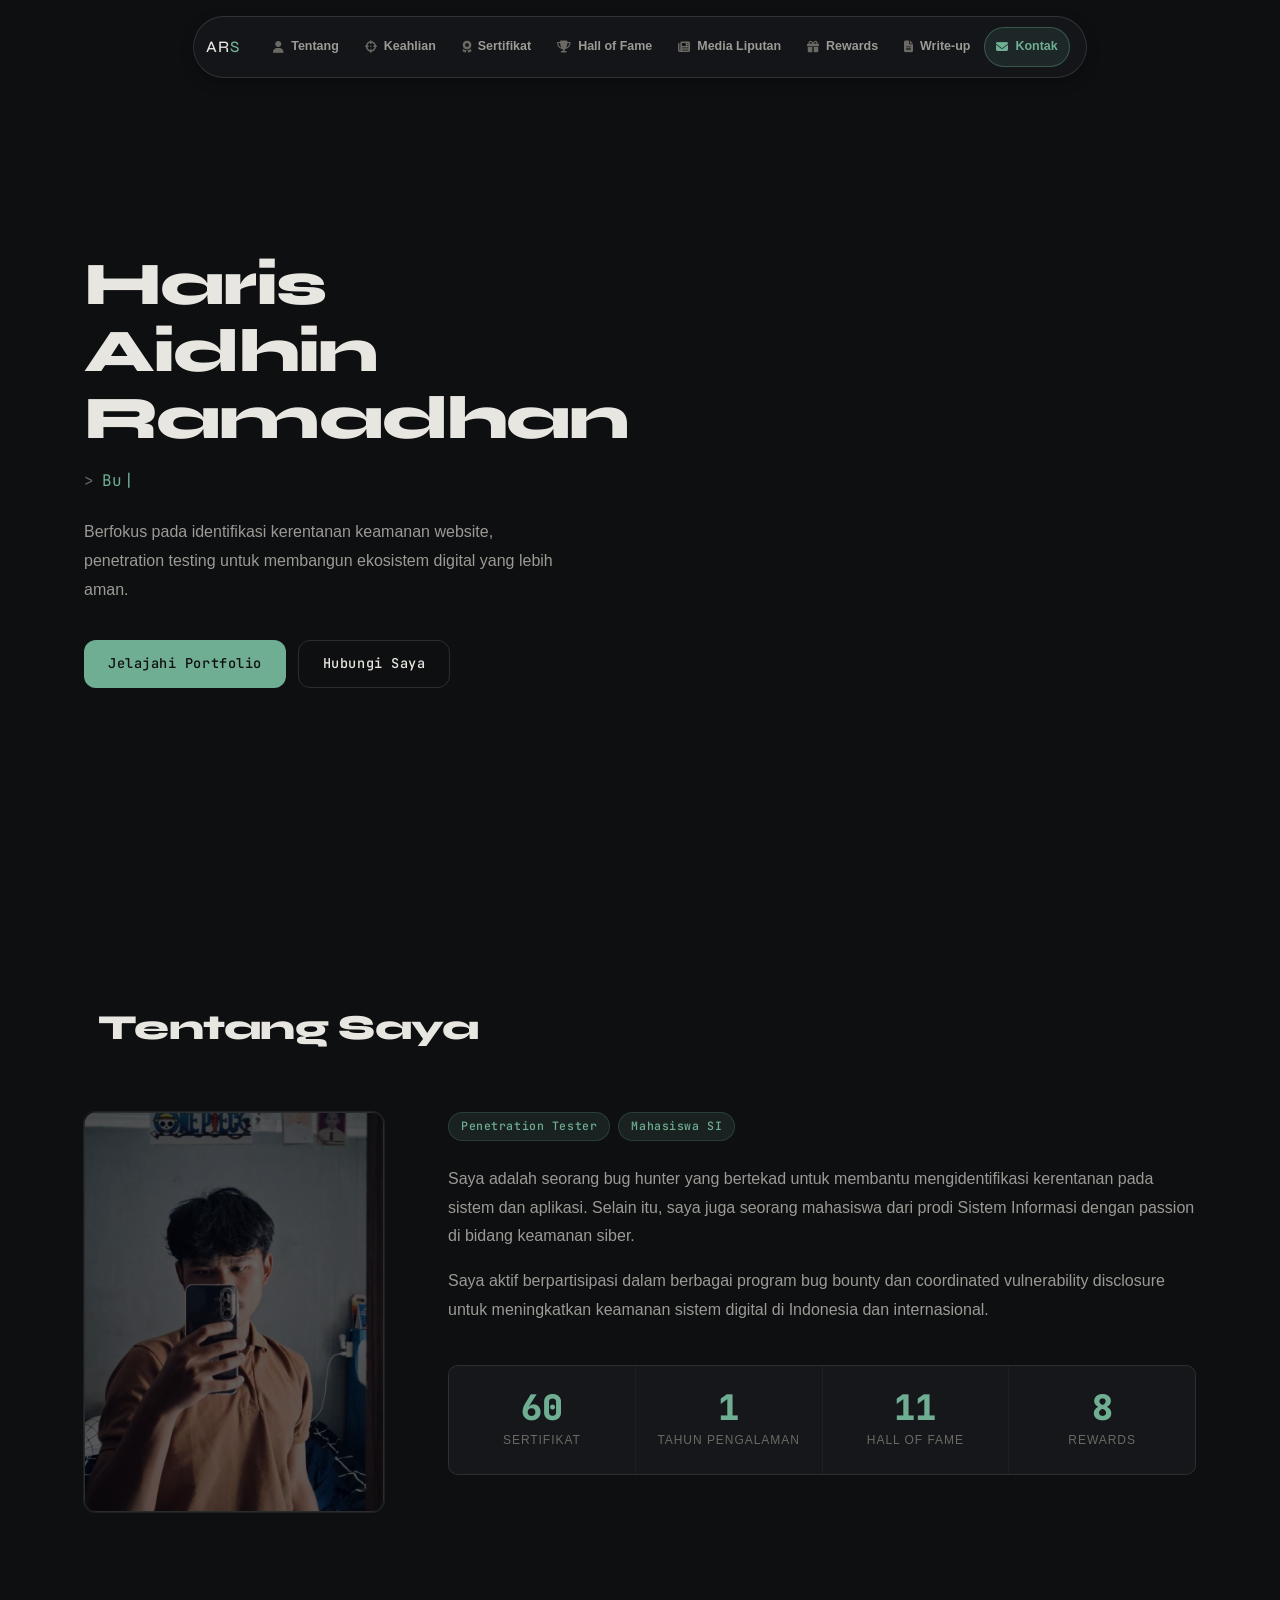
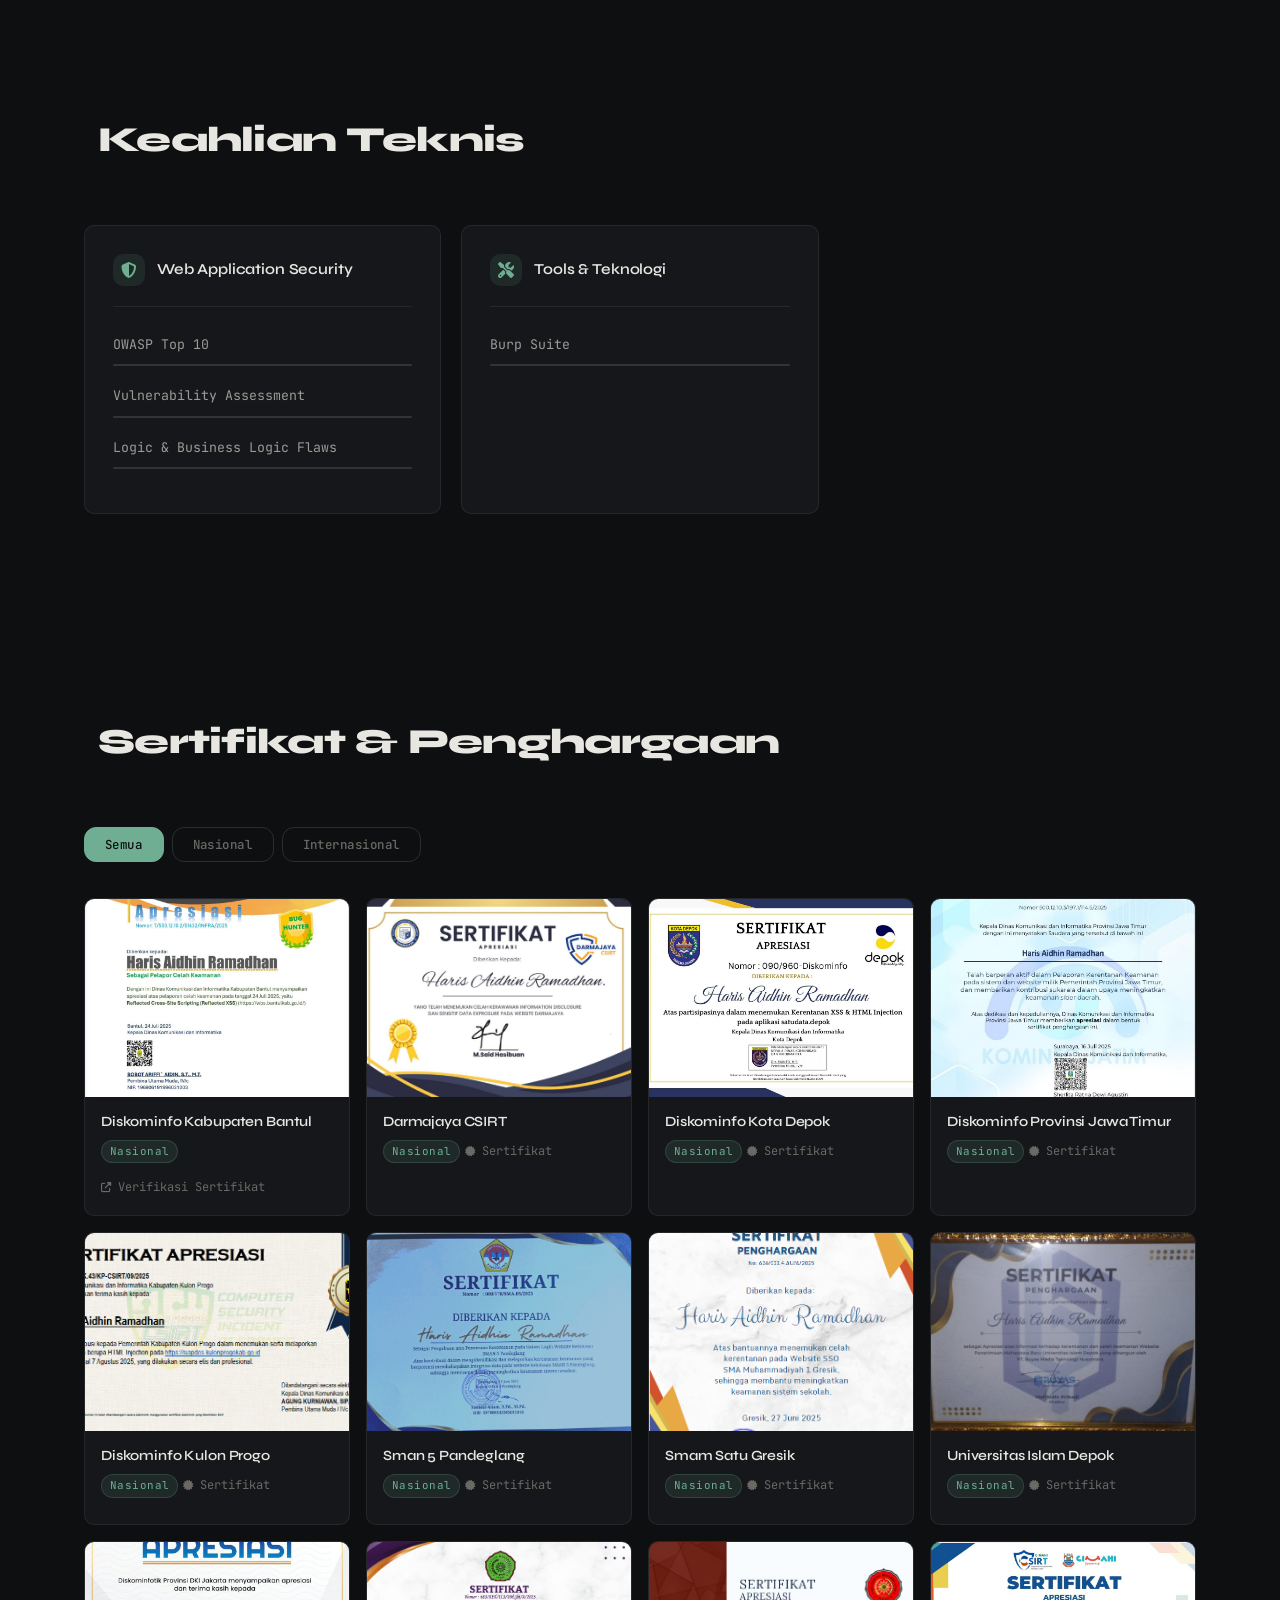
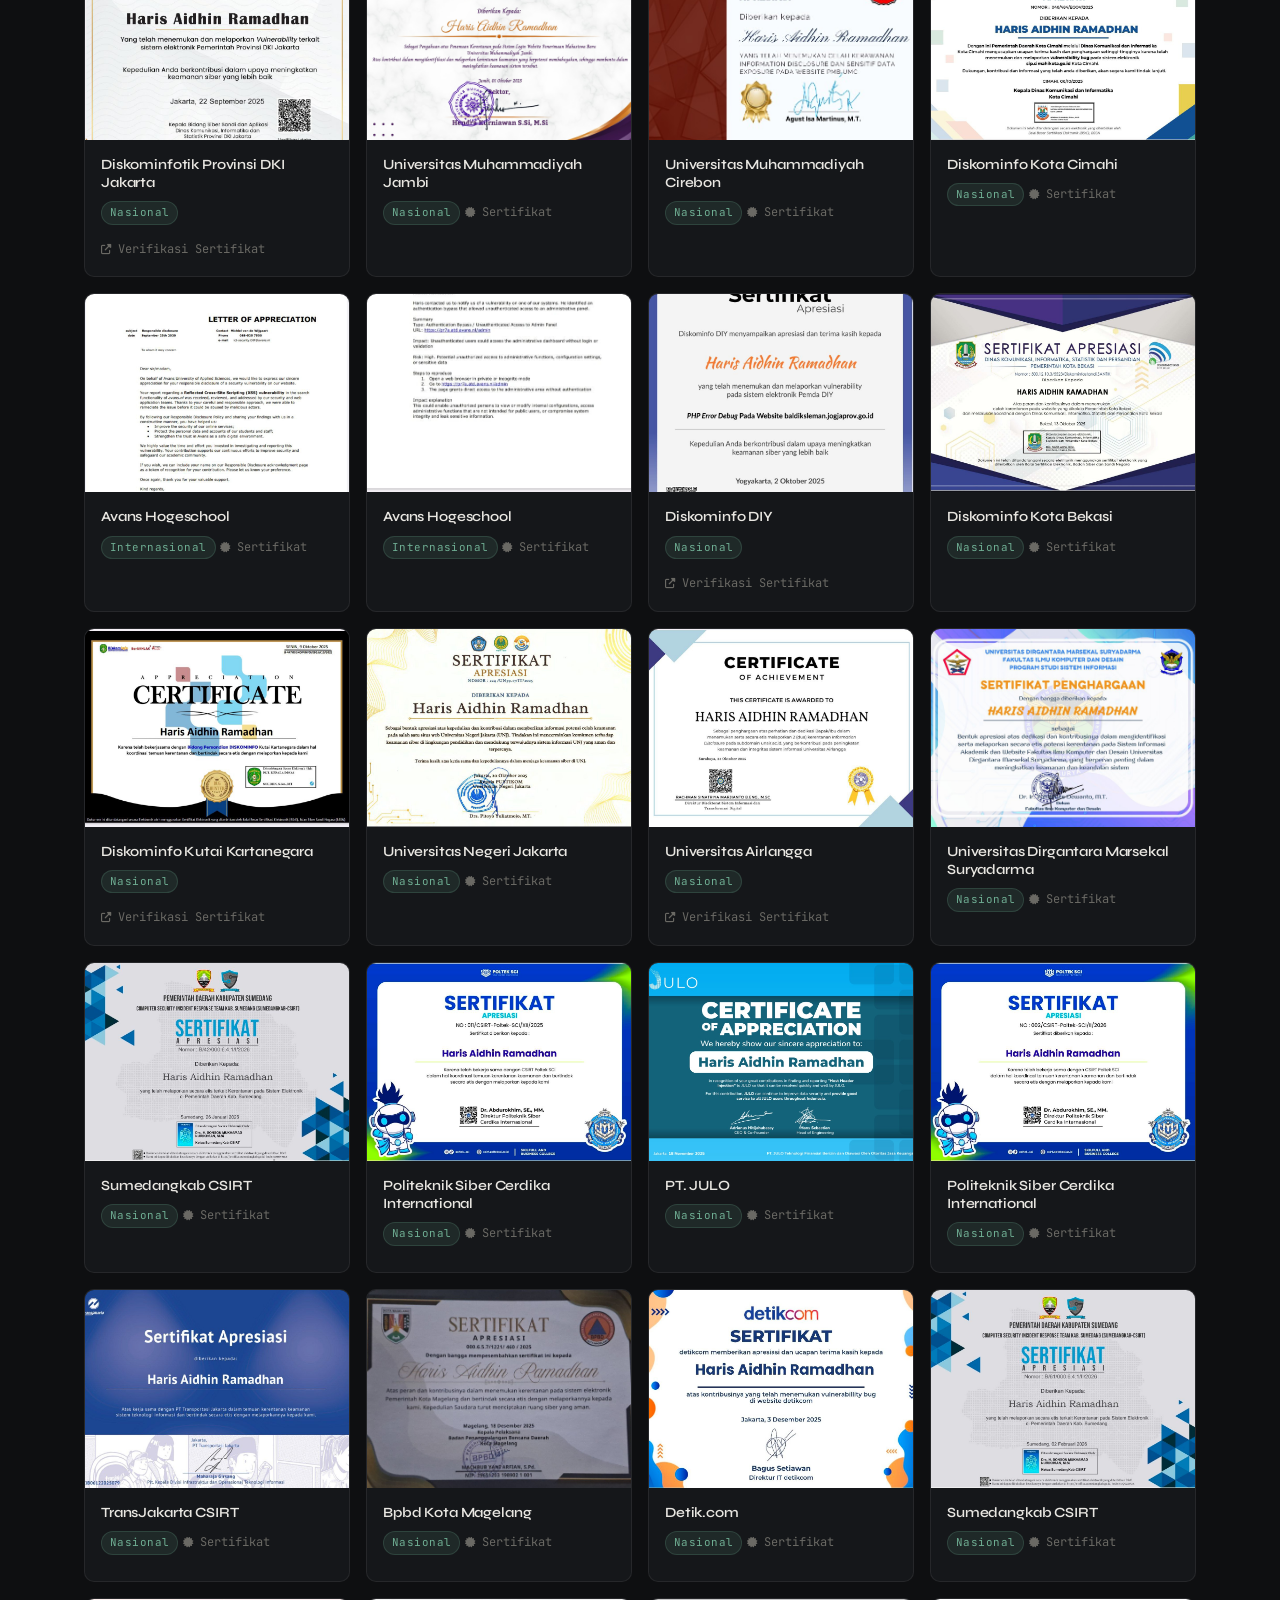
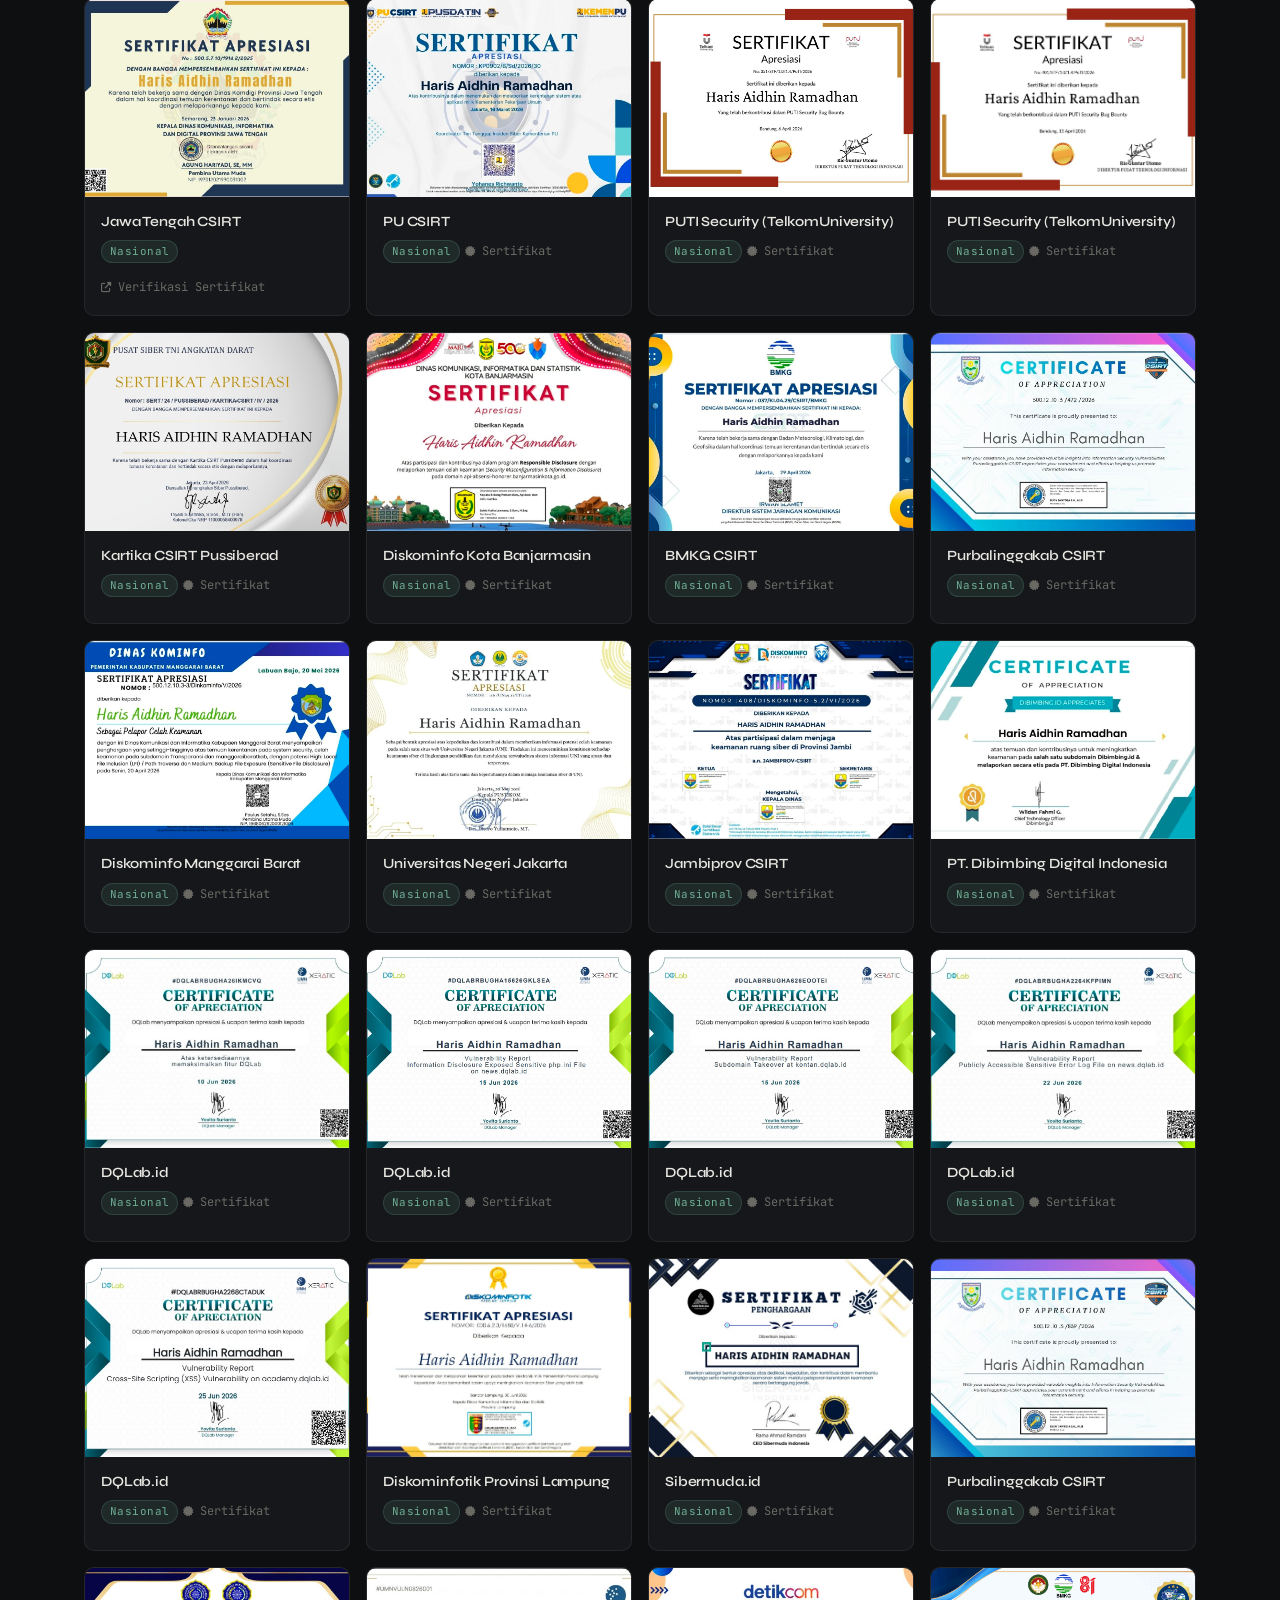
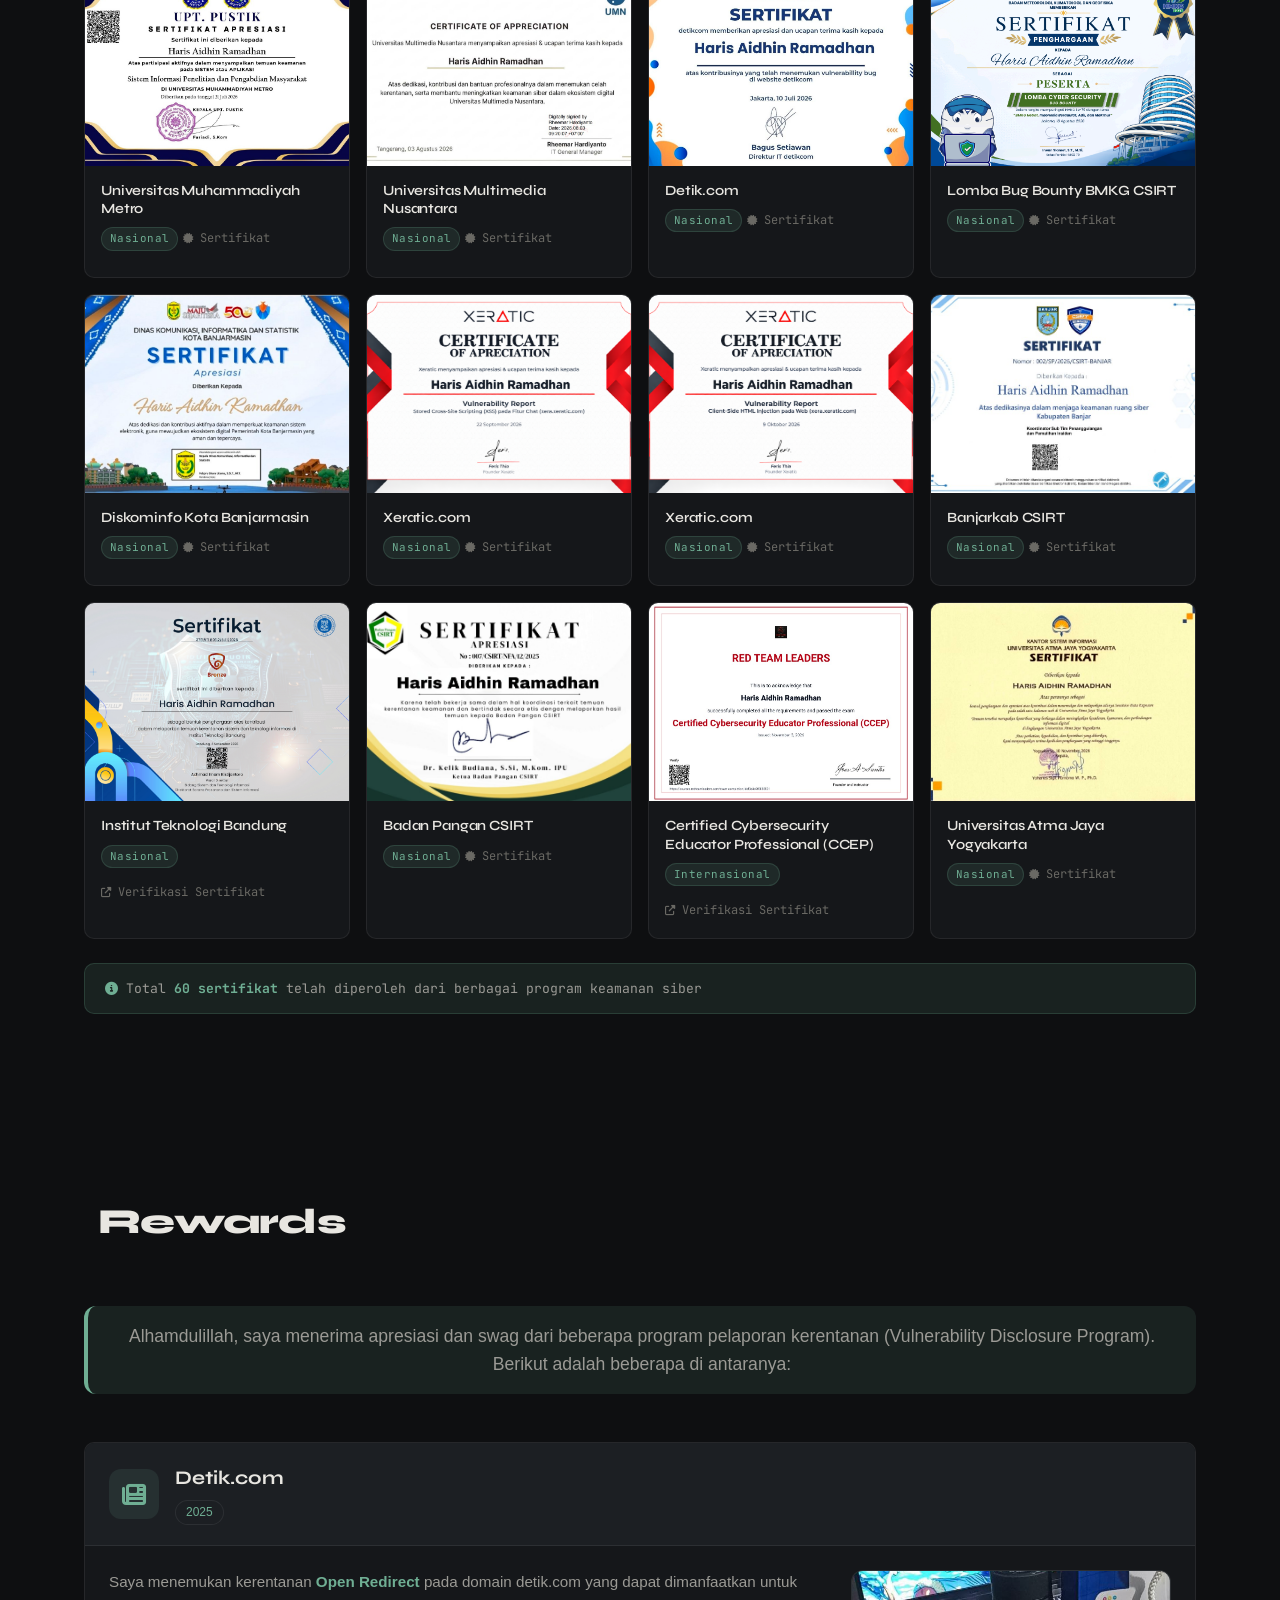
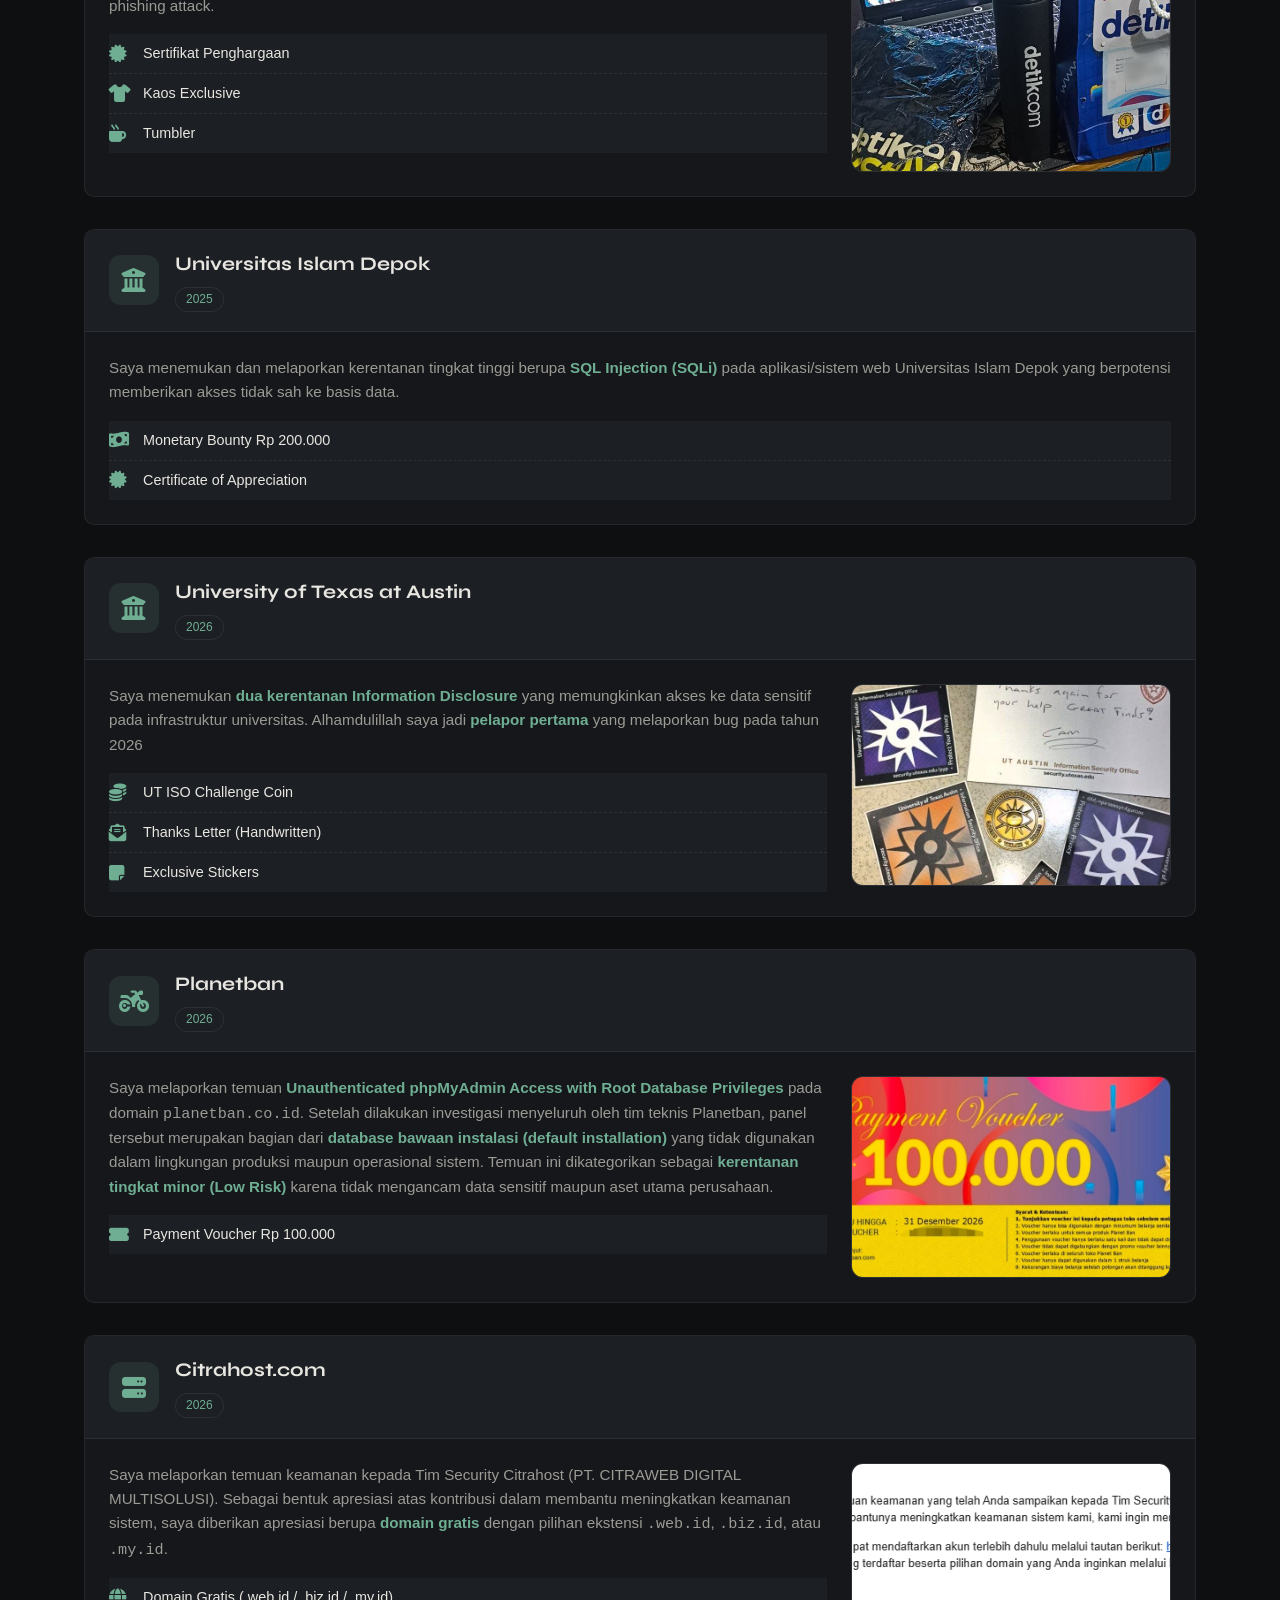
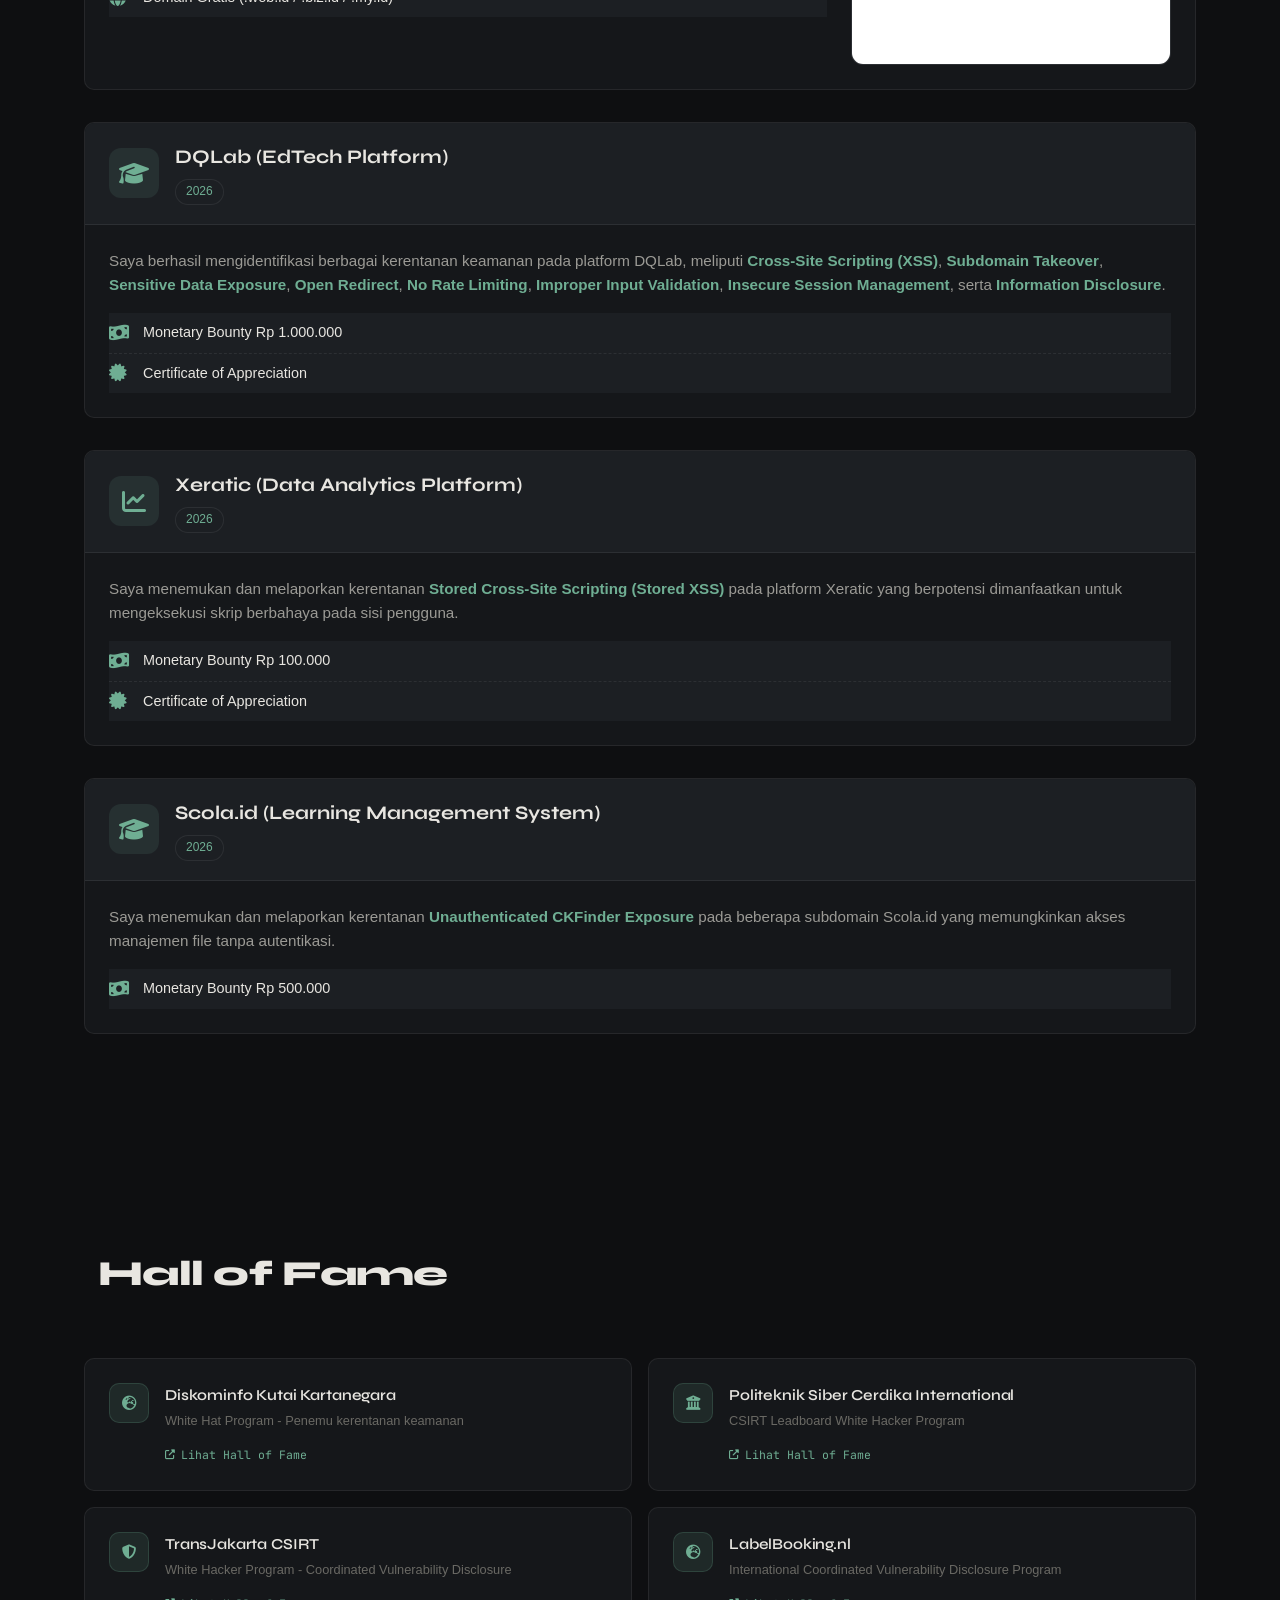
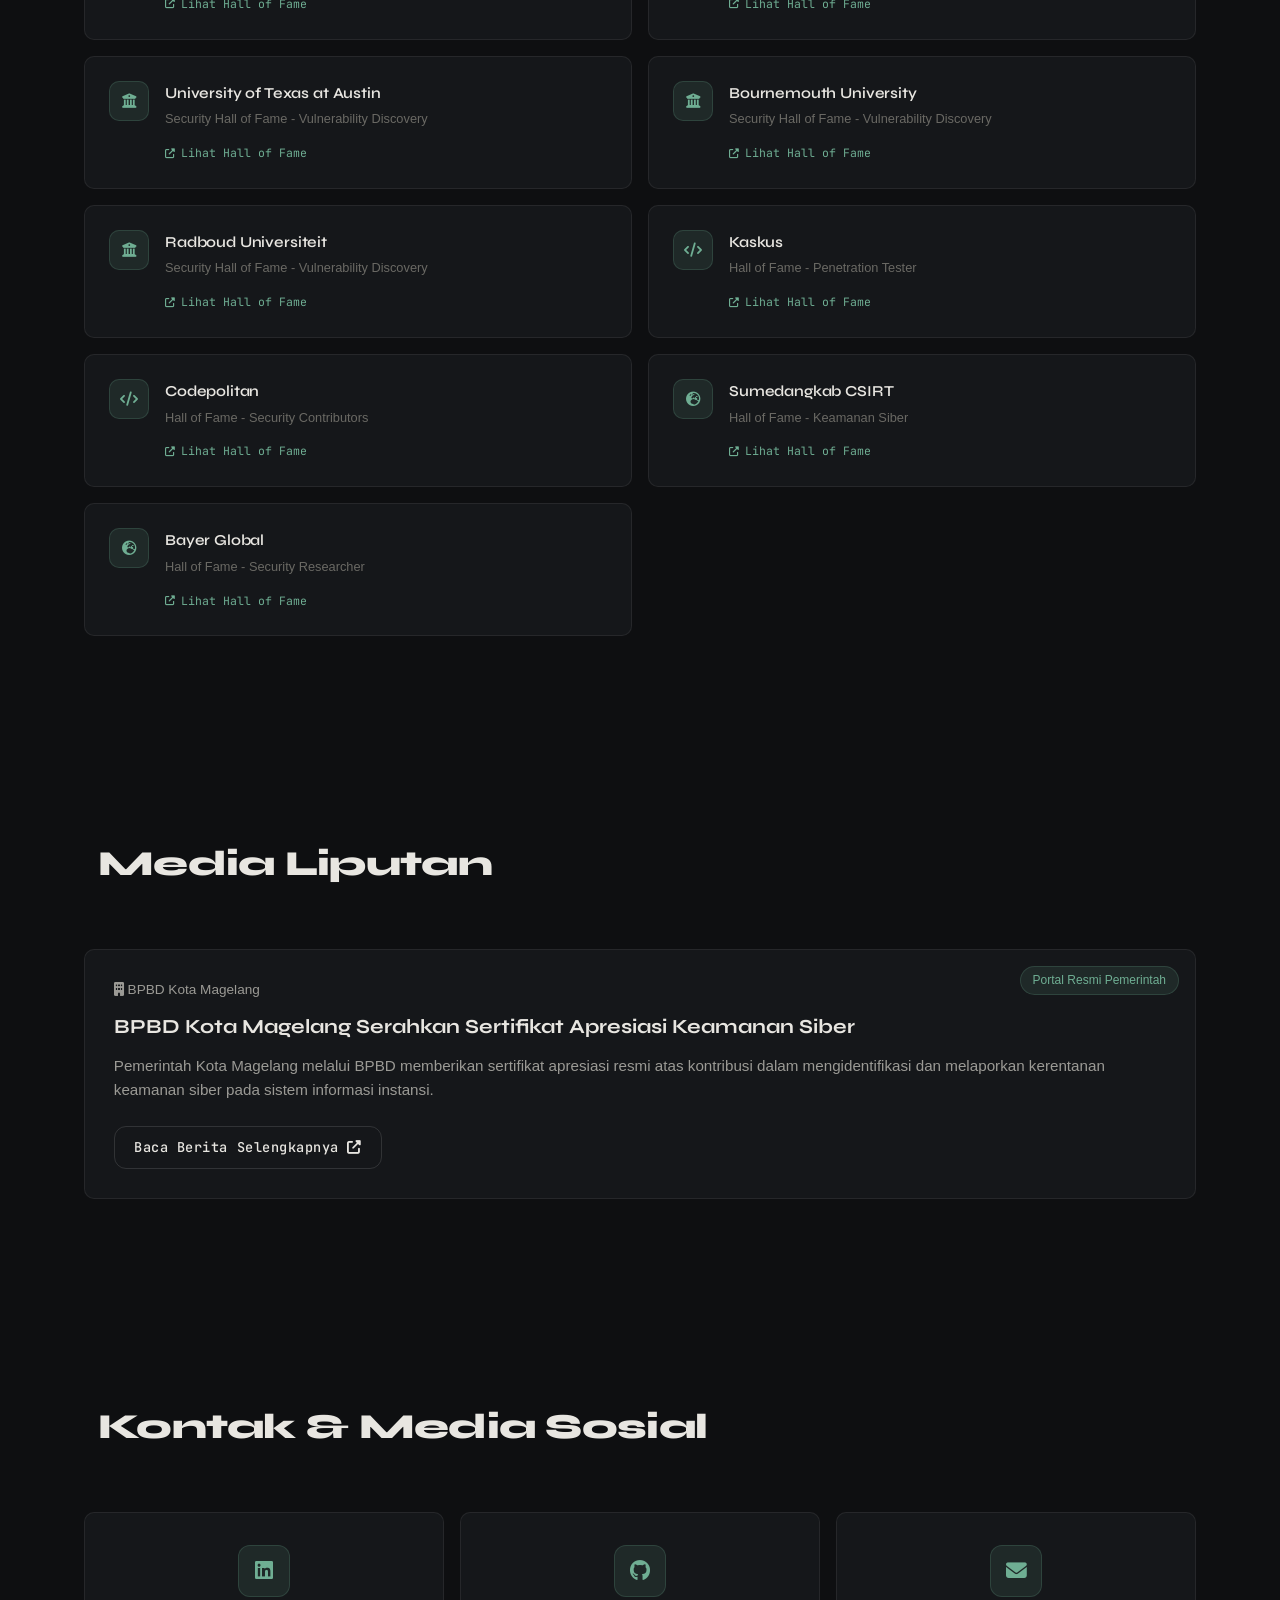
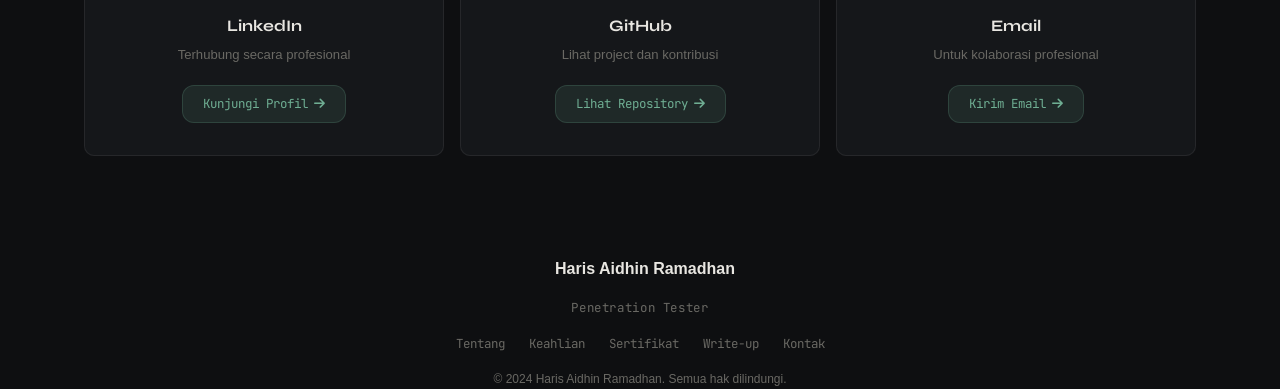
==== commit 7b854e4c: "Initial commit - update" ====
--- a/index.html
+++ b/index.html
@@ -519,10 +519,6 @@
                             <i class="fas fa-money-bill-wave checked"></i>
                             <span>Monetary Bounty Rp 500.000</span>
                         </div>
-                        <div class="checklist-item">
-                            <i class="fas fa-certificate checked"></i>
-                            <span>Certificate of Appreciation</span>
-                        </div>
                     </div>
                 </div>
             </div>
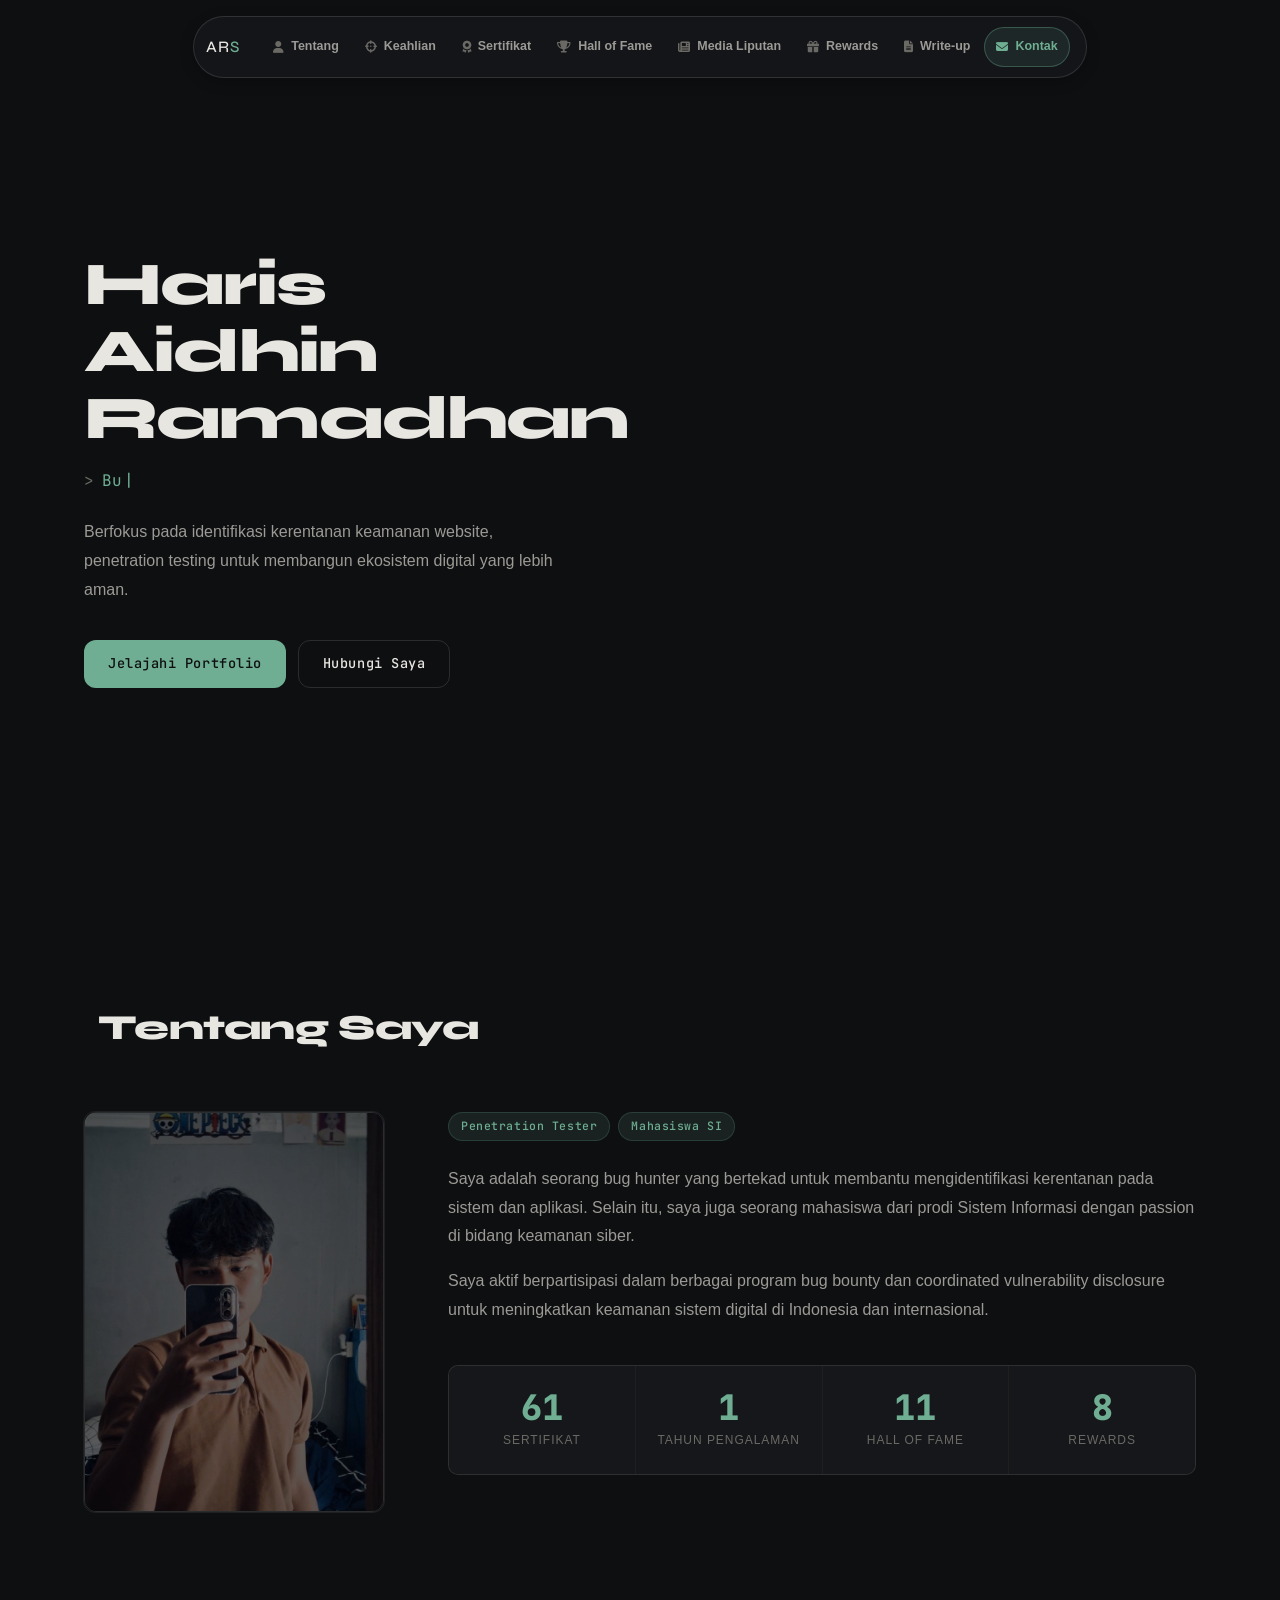
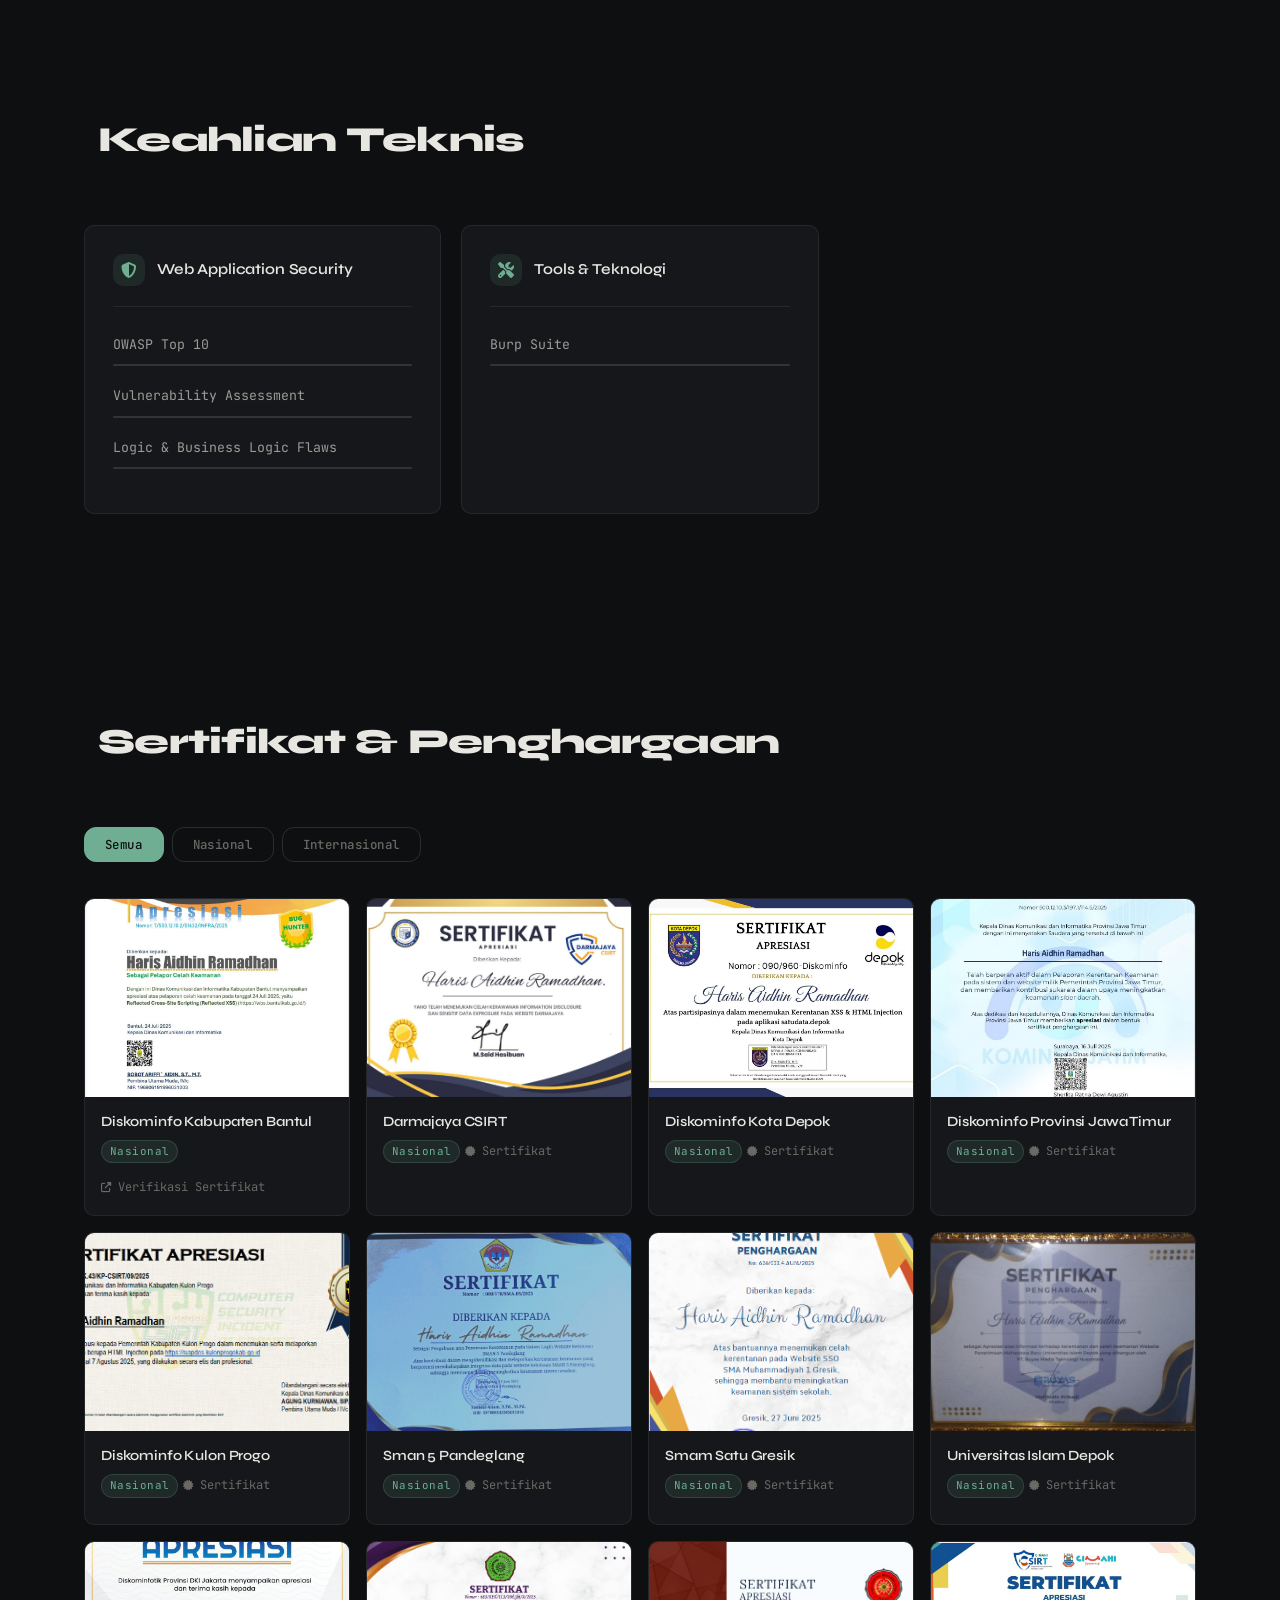
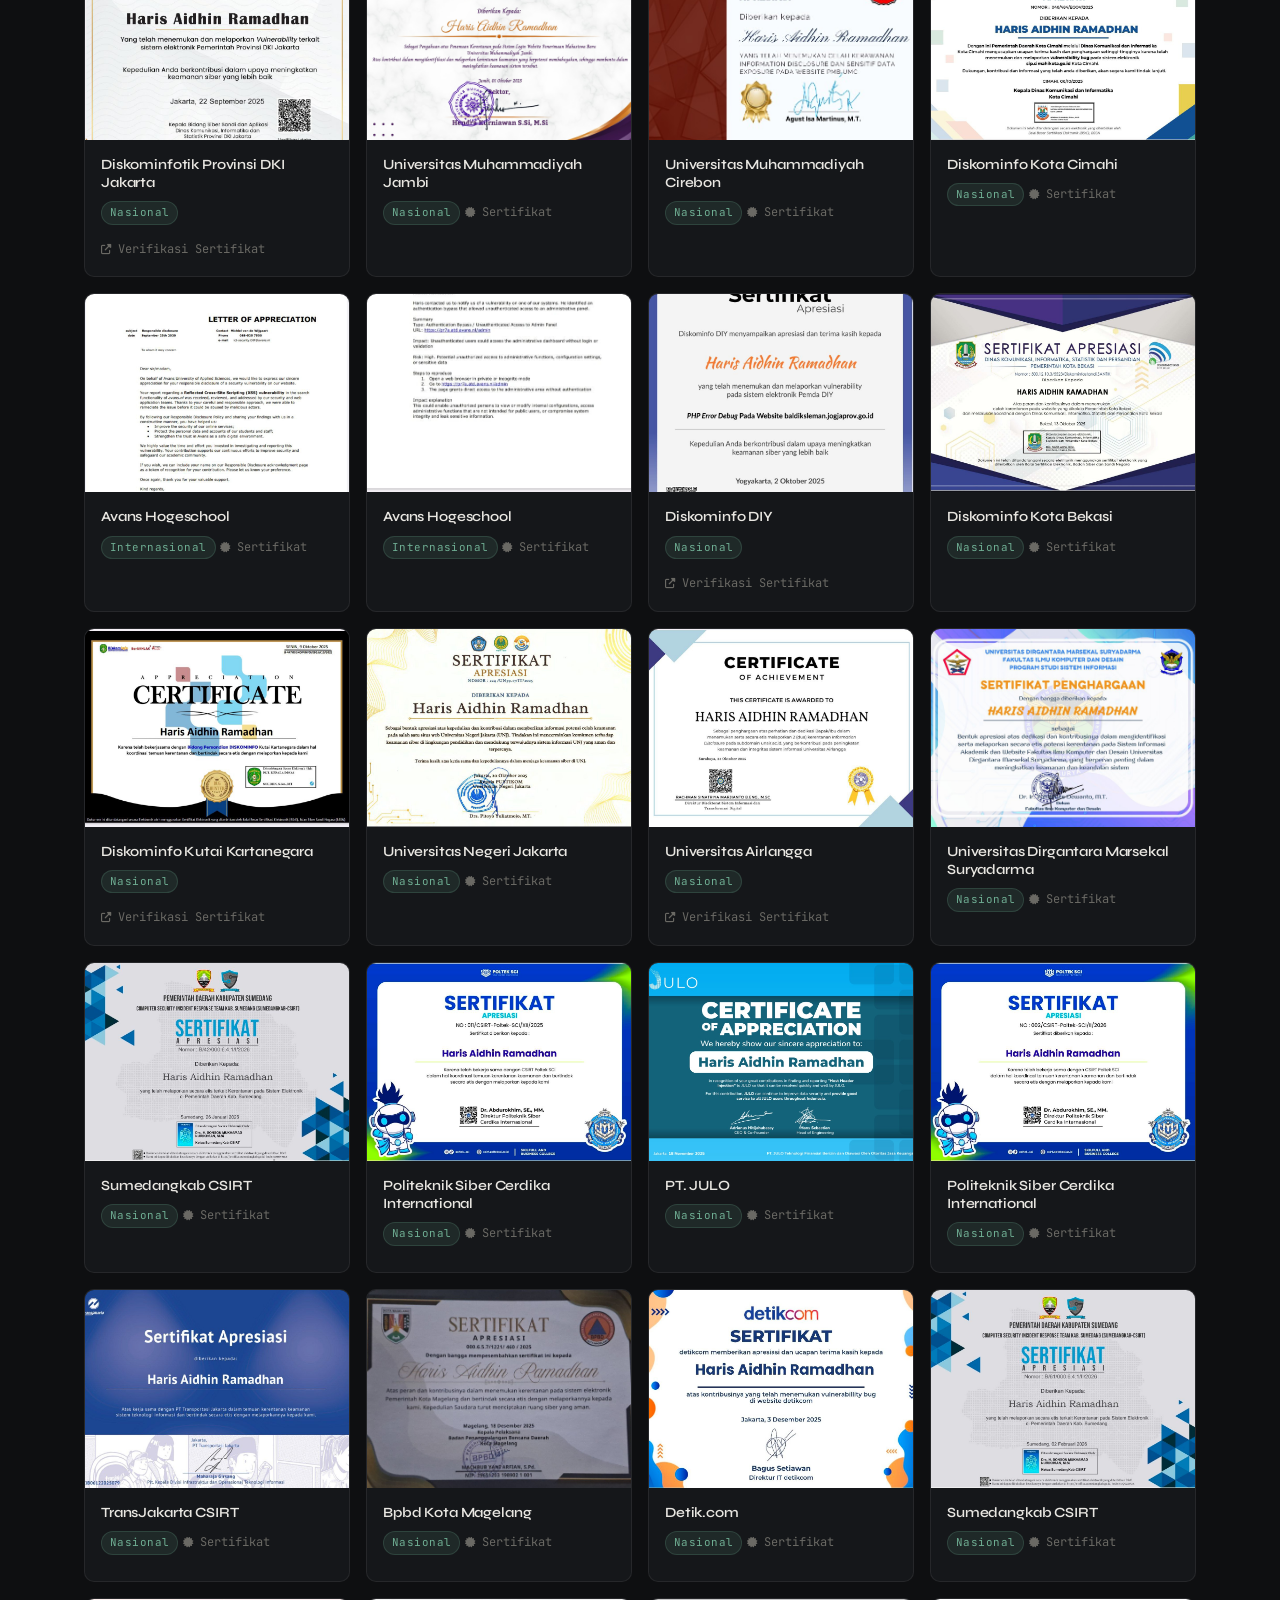
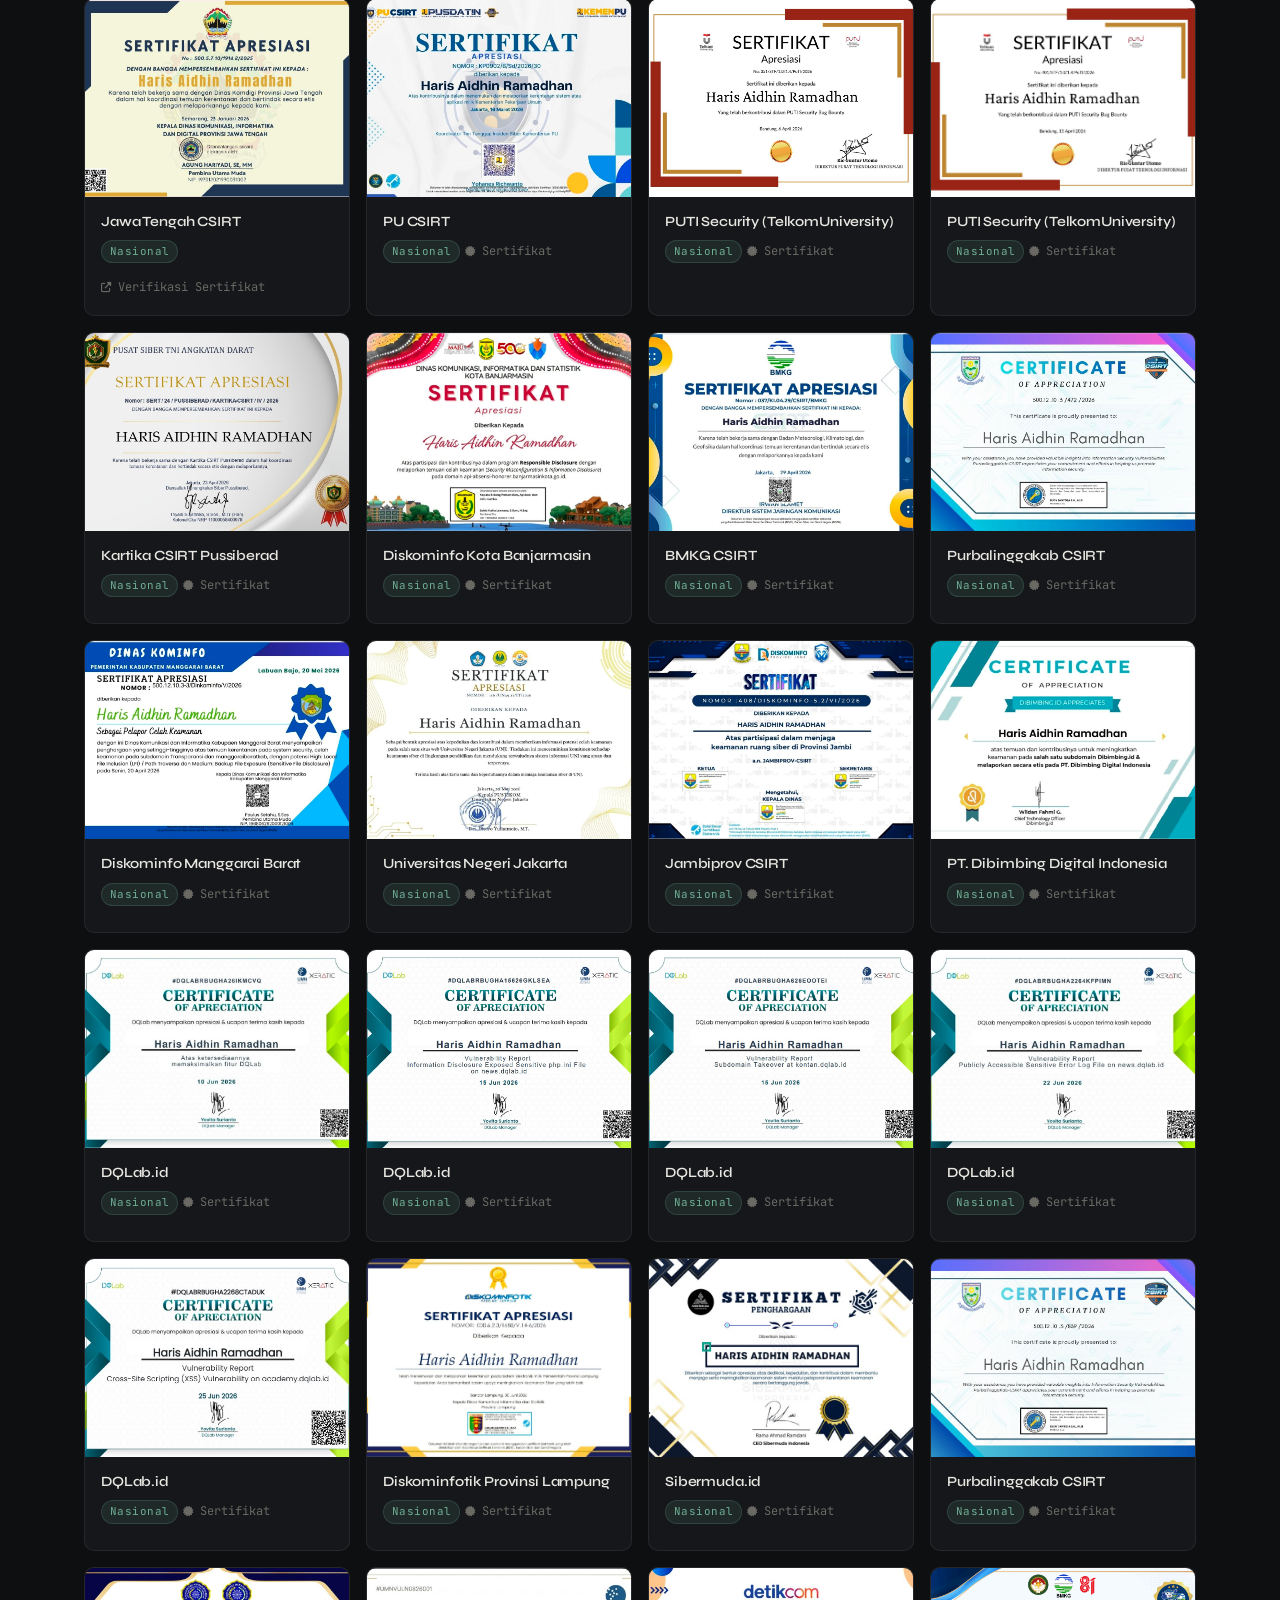
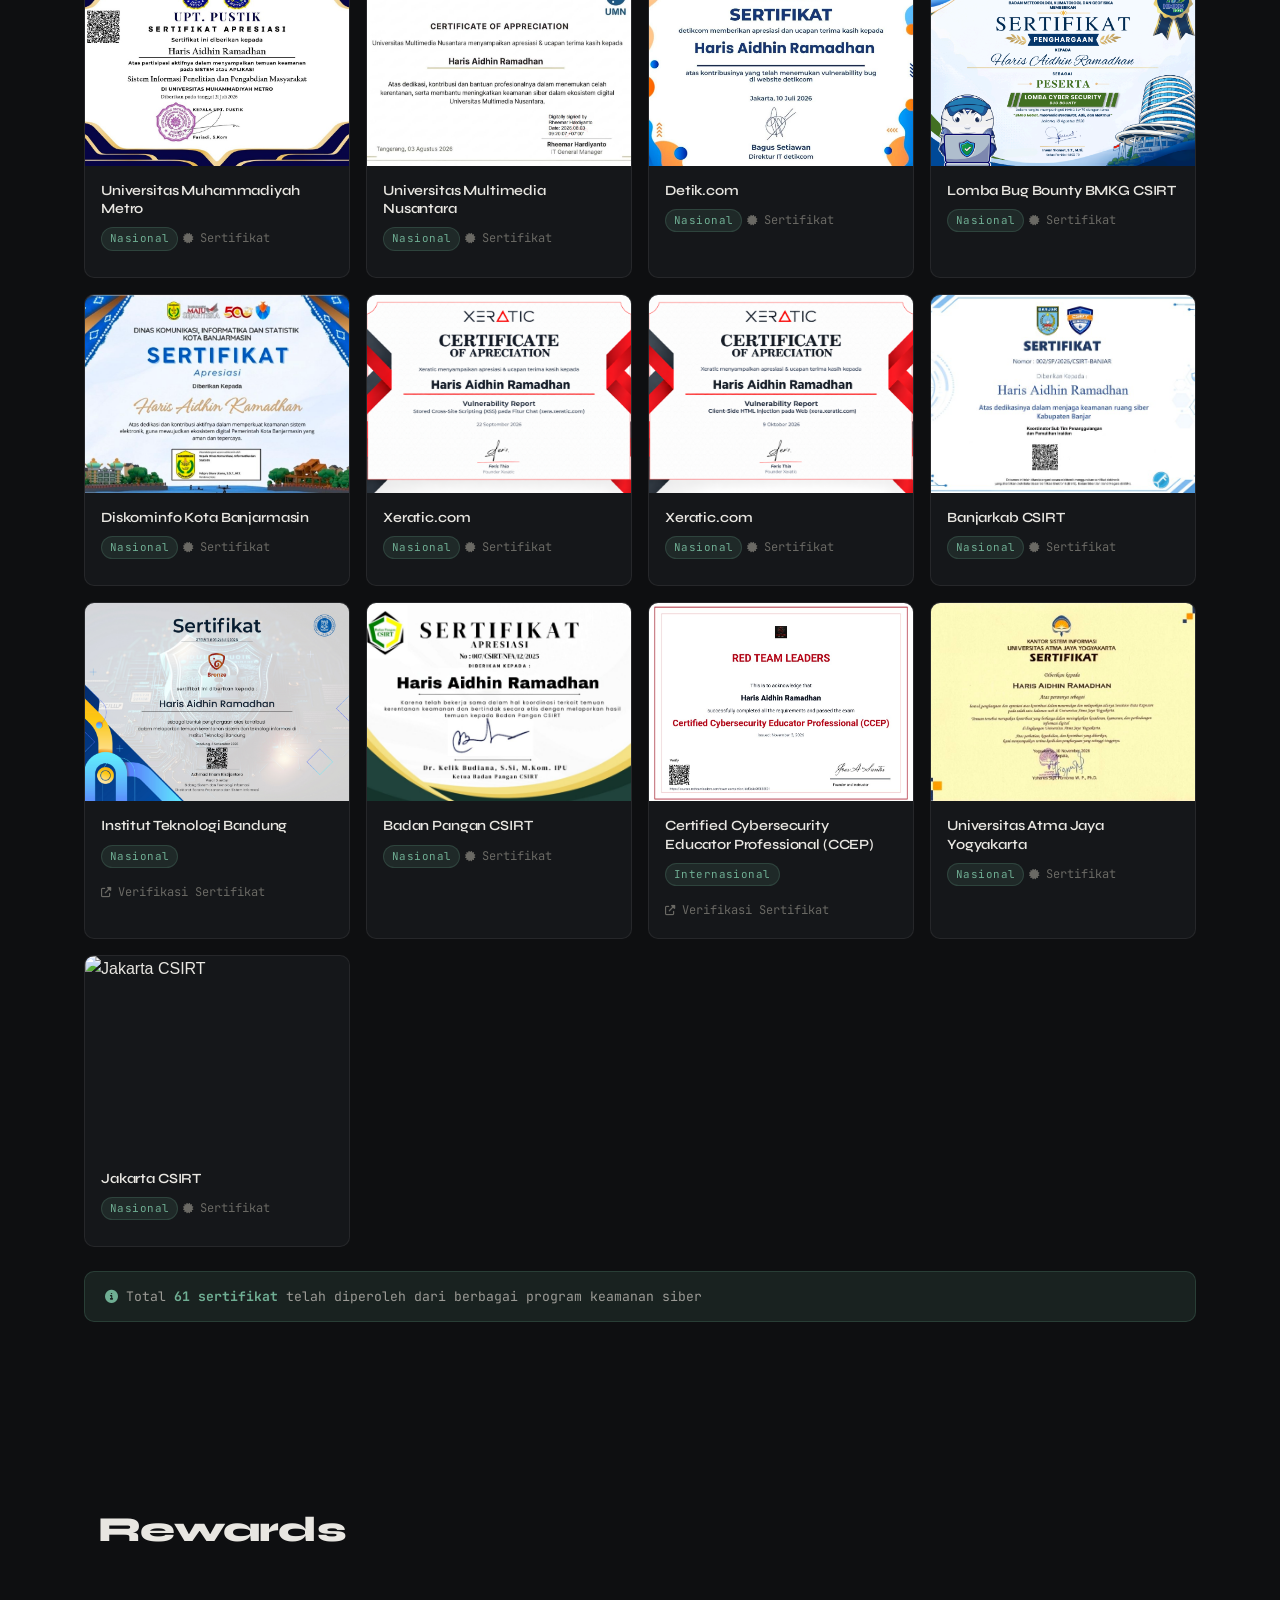
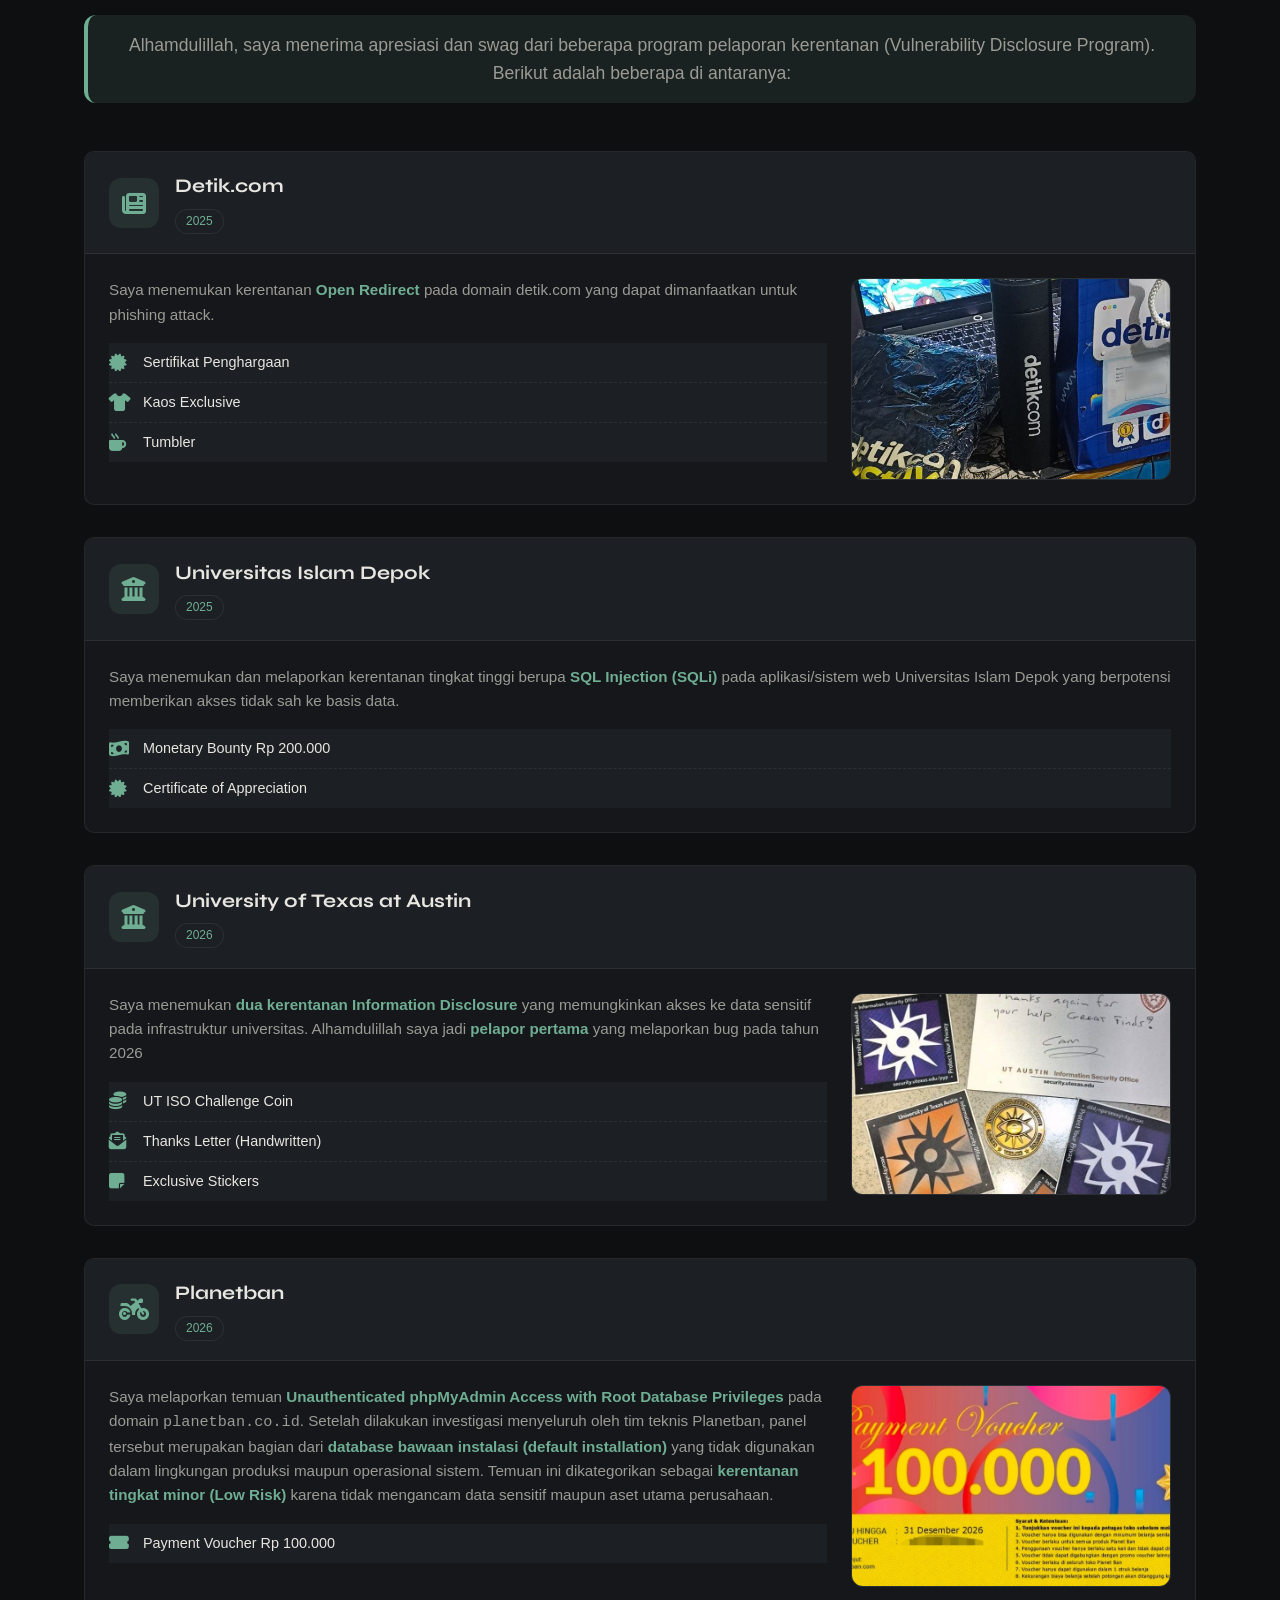
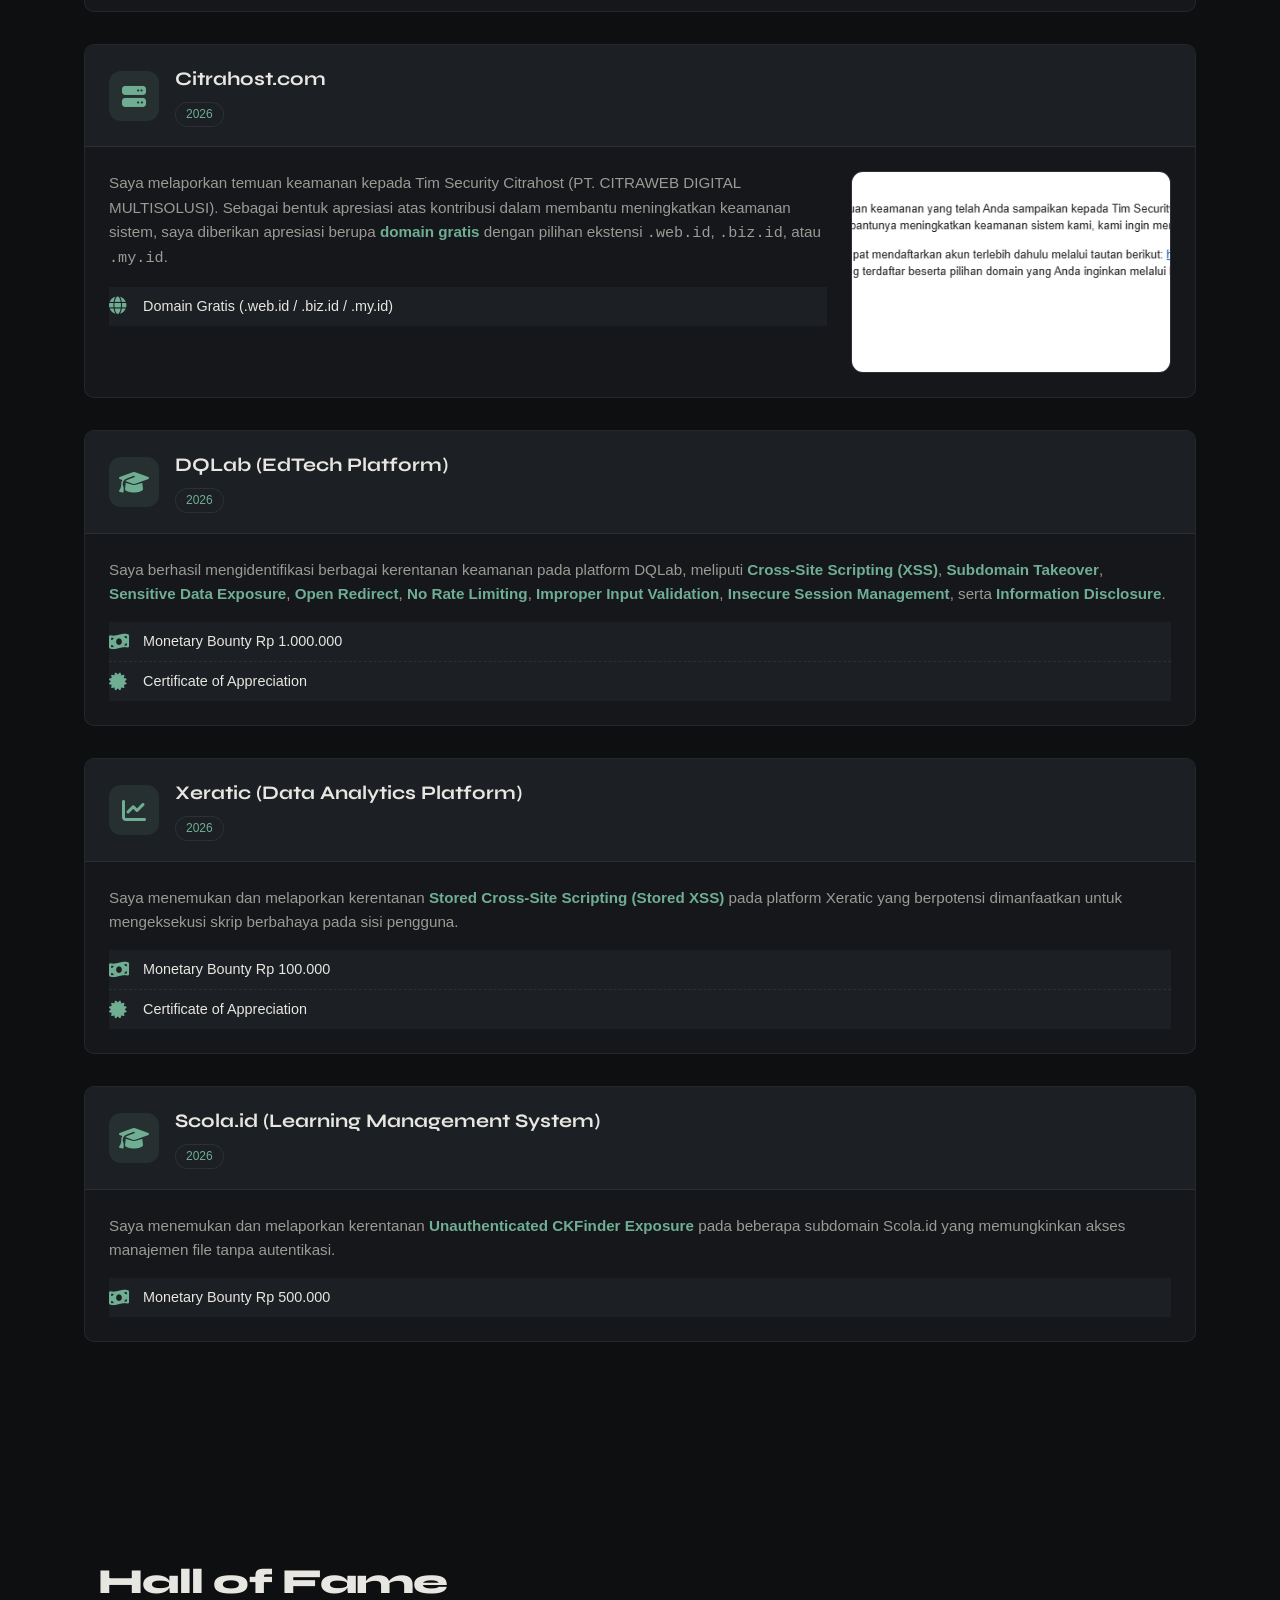
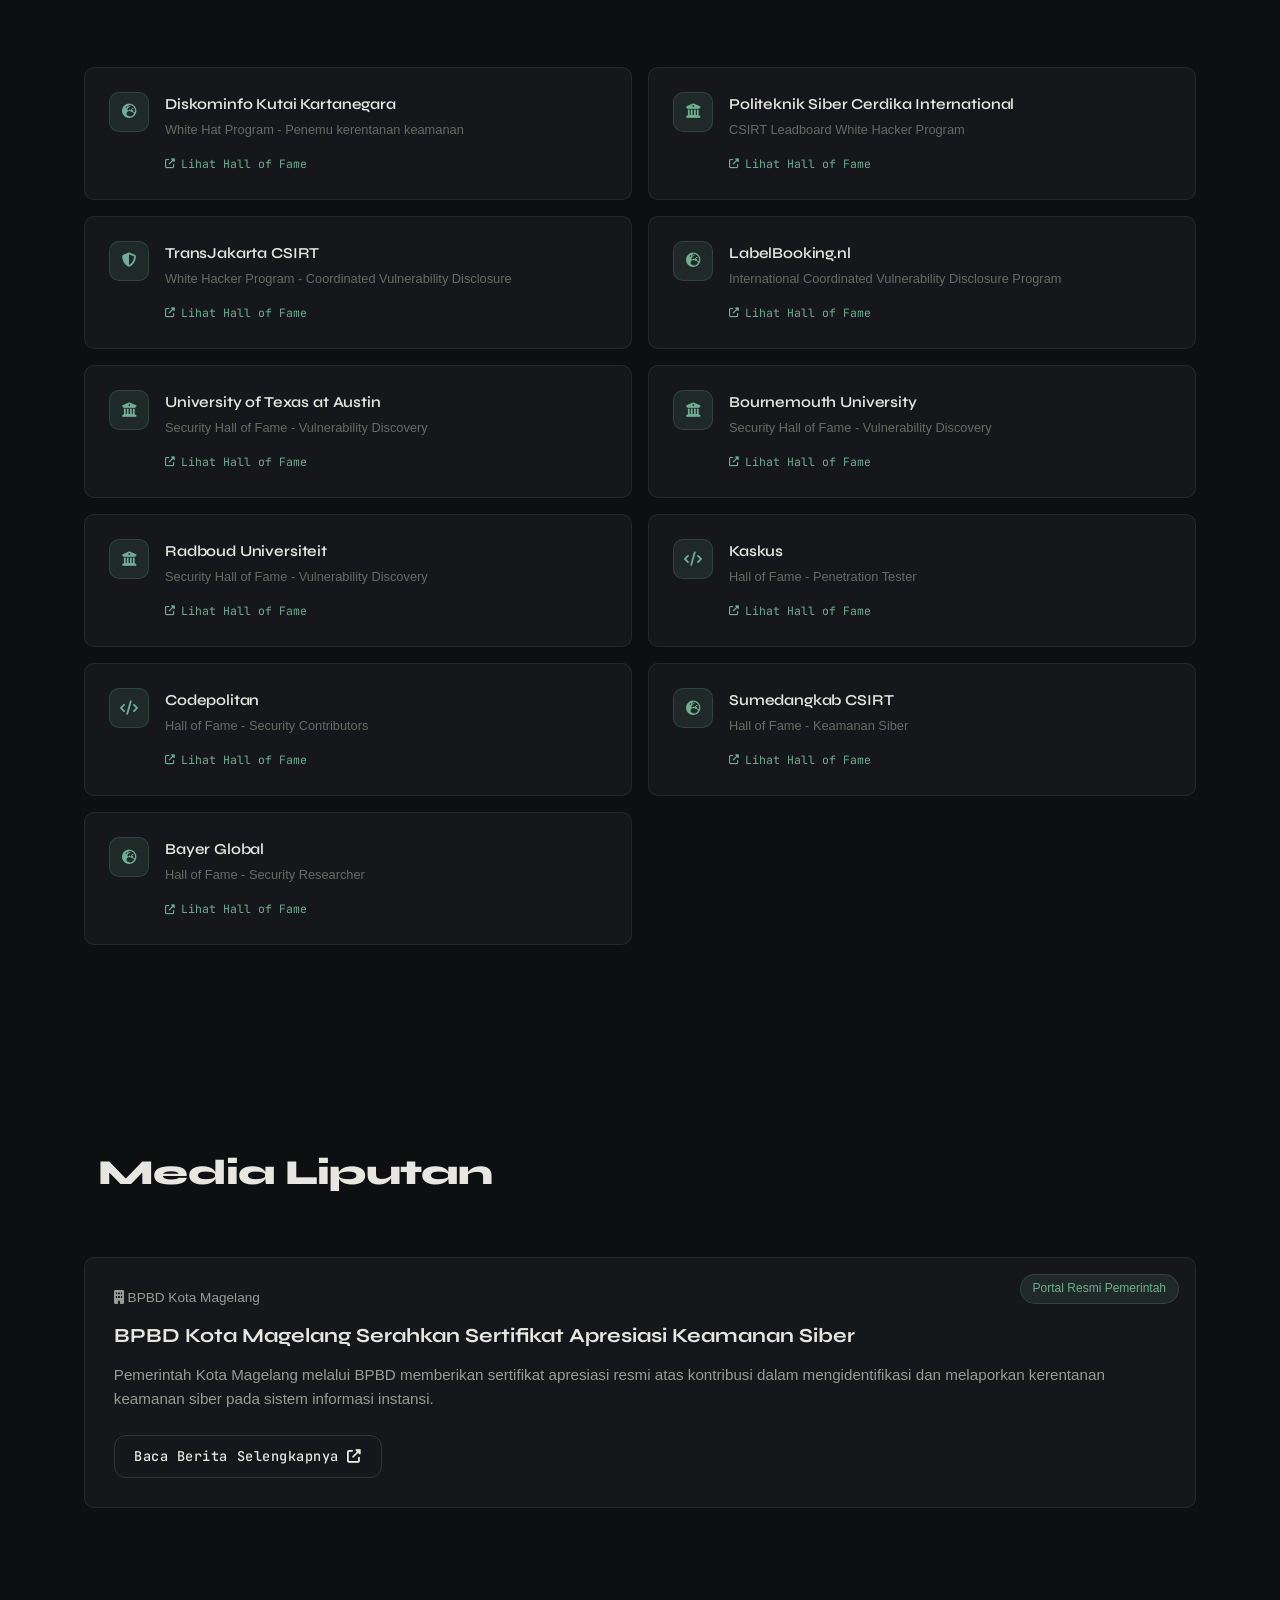
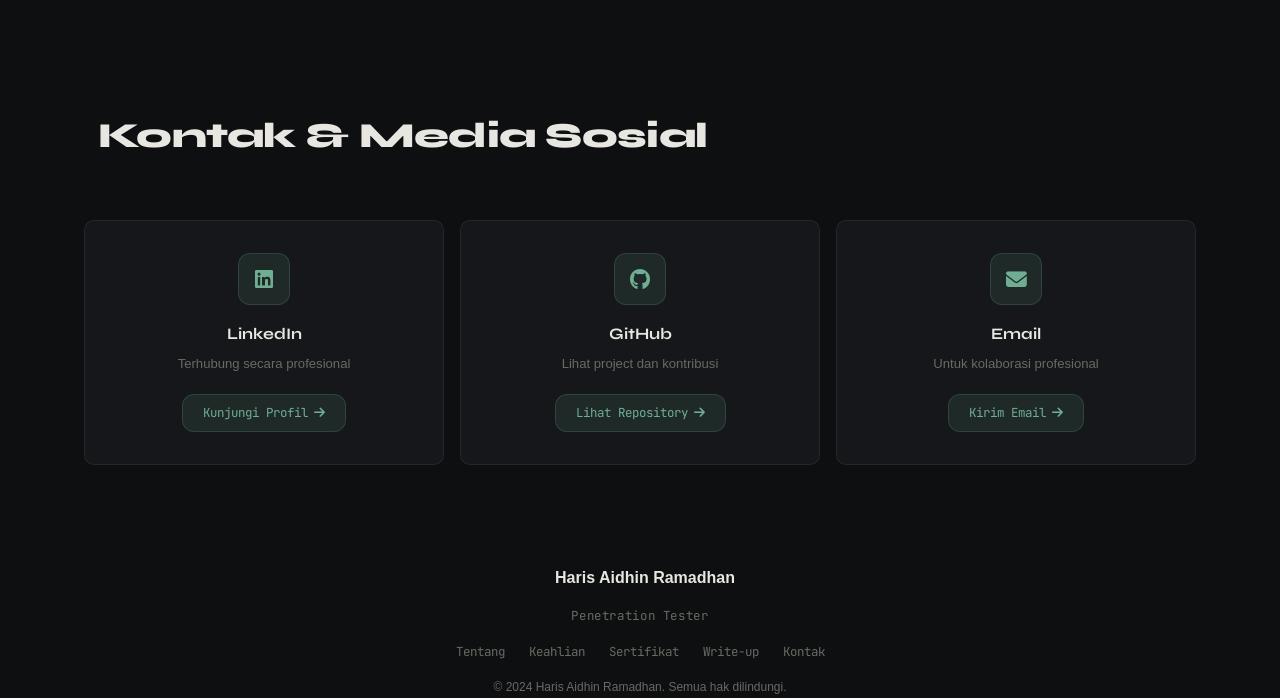
==== commit 0902817d: "Initial commit - update" ====
--- a/index.html
+++ b/index.html
@@ -92,7 +92,7 @@
                         disclosure untuk meningkatkan keamanan sistem digital di Indonesia dan internasional.</p>
                     <div class="stats">
                         <div class="stat">
-                            <span class="stat-number" data-count="60">0</span>
+                            <span class="stat-number" data-count="61">0</span>
                             <span class="stat-label">Sertifikat</span>
                         </div>
                         <div class="stat">
@@ -199,7 +199,7 @@
                     <!-- Certificate items will be populated by JavaScript -->
                 </div>
                 <div class="certificates-note">
-                    <p><i class="fas fa-info-circle"></i> Total <strong>60 sertifikat</strong> telah diperoleh dari
+                    <p><i class="fas fa-info-circle"></i> Total <strong>61 sertifikat</strong> telah diperoleh dari
                         berbagai program keamanan siber</p>
                 </div>
             </div>
